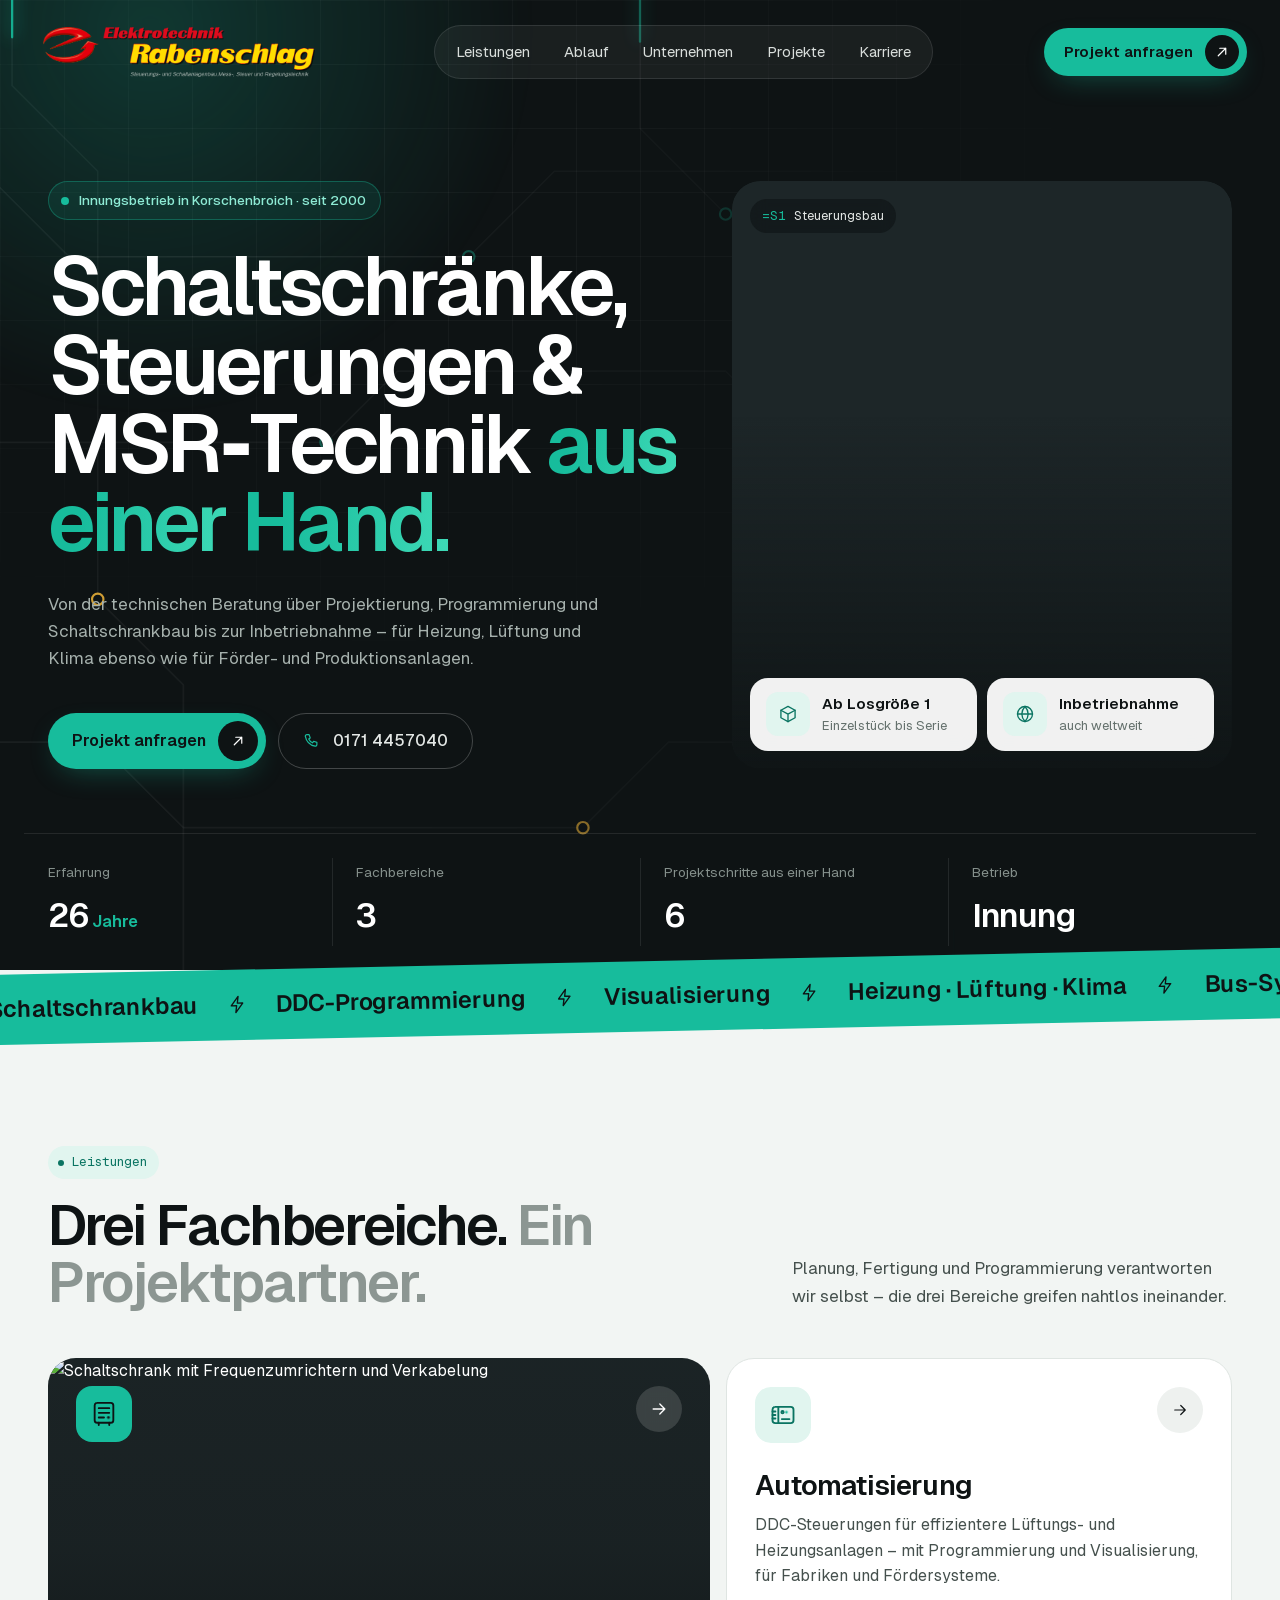
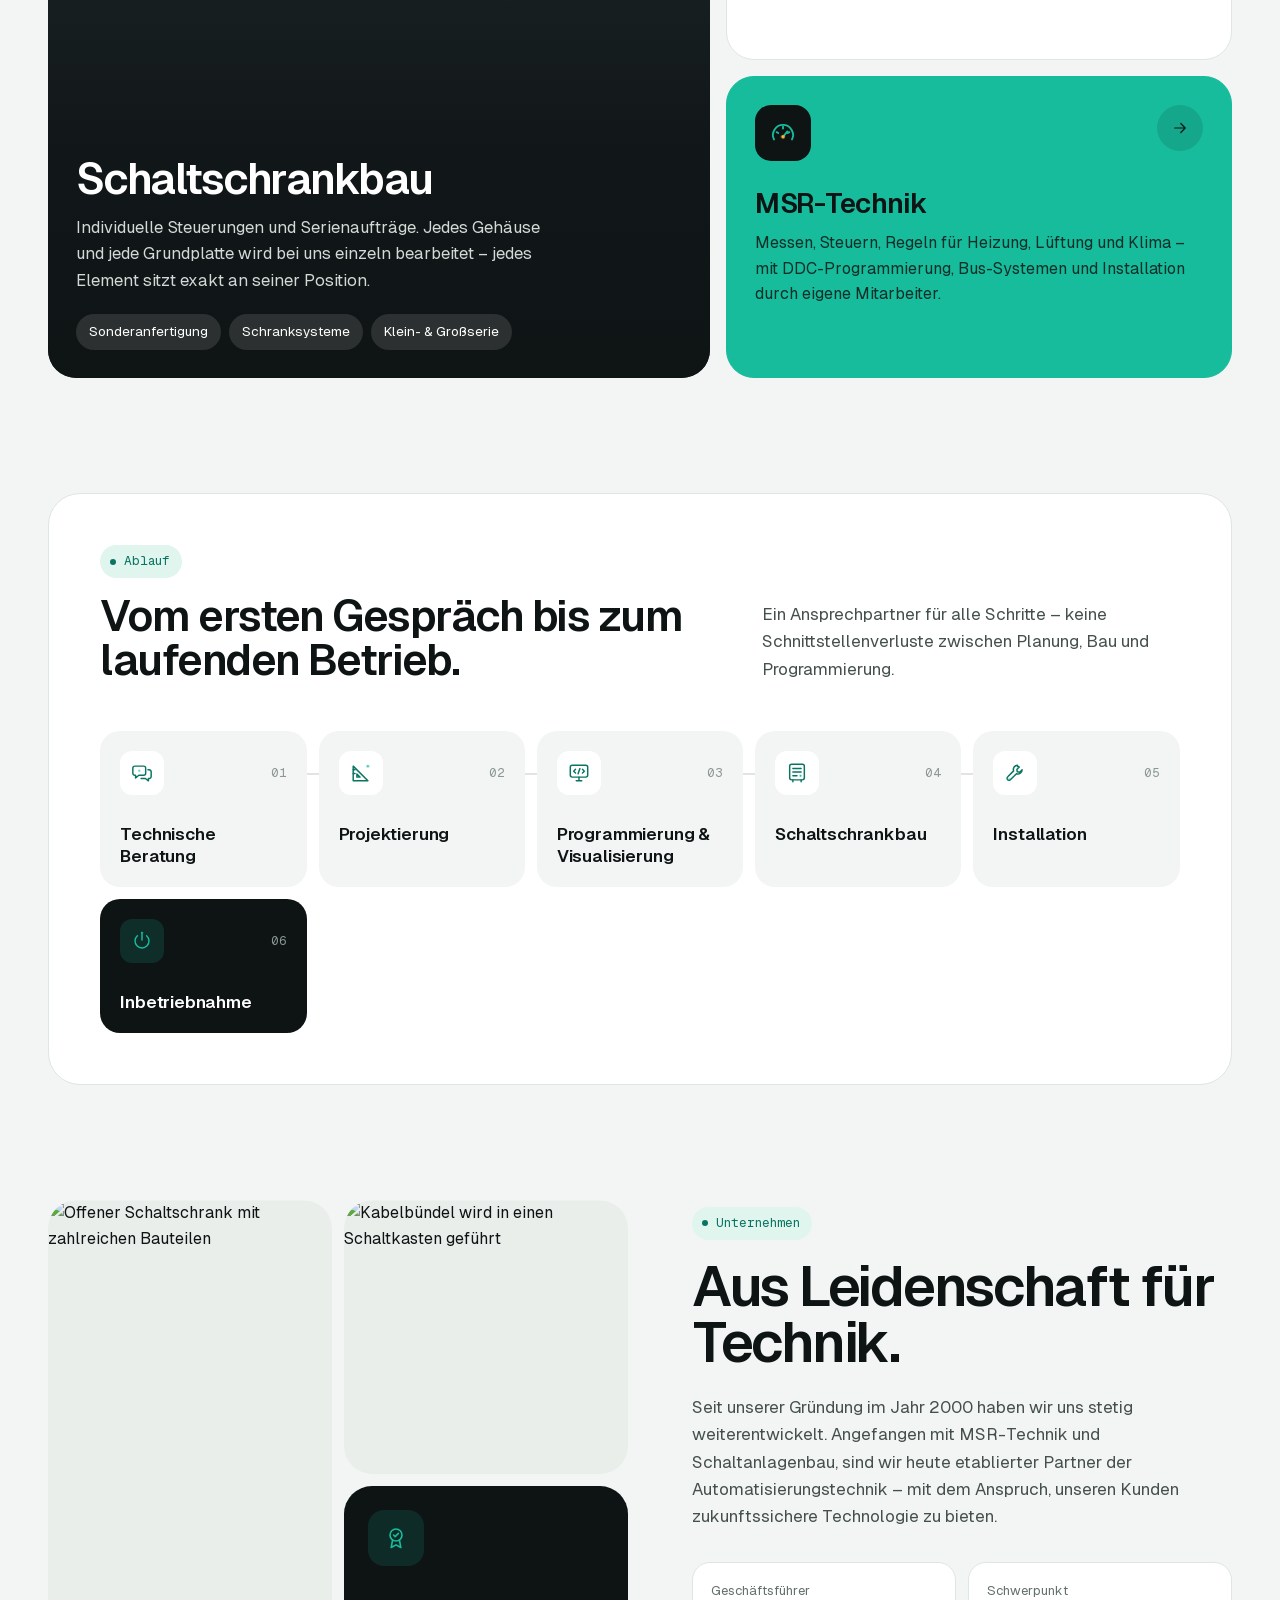
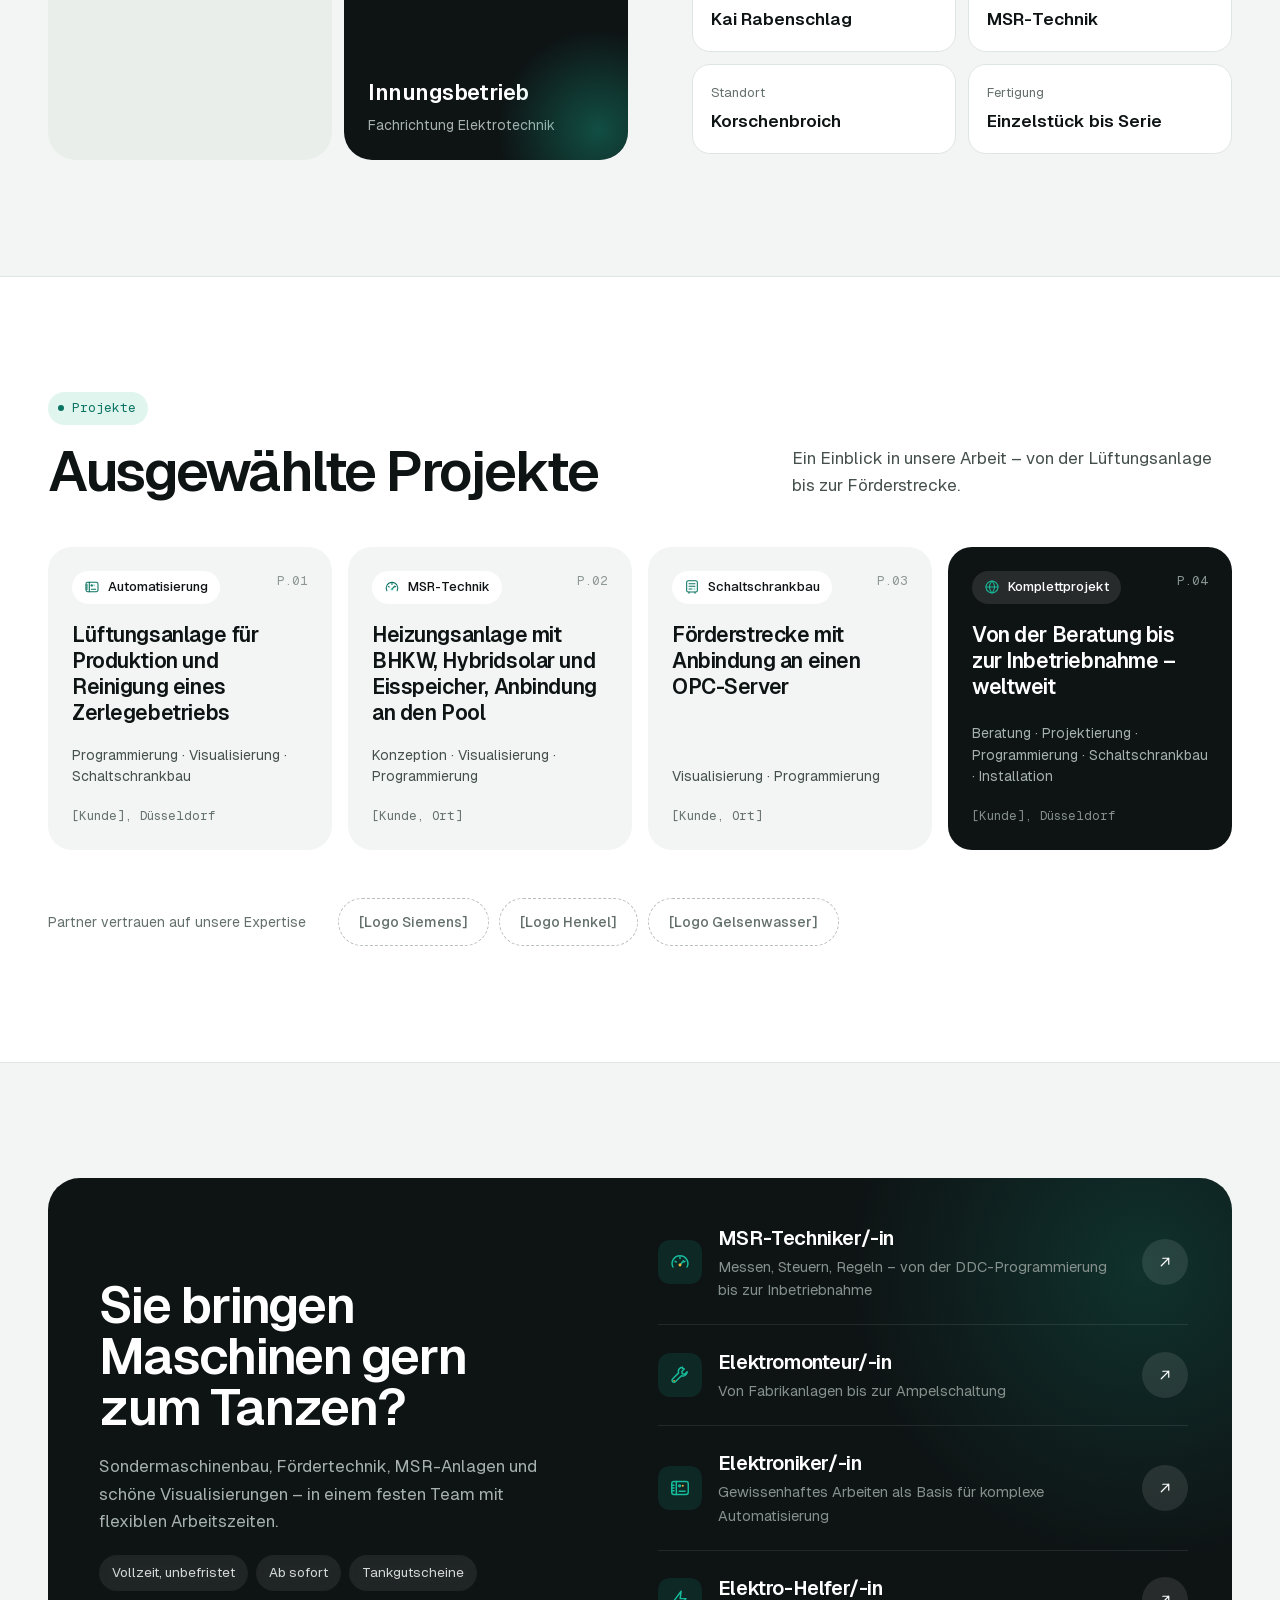
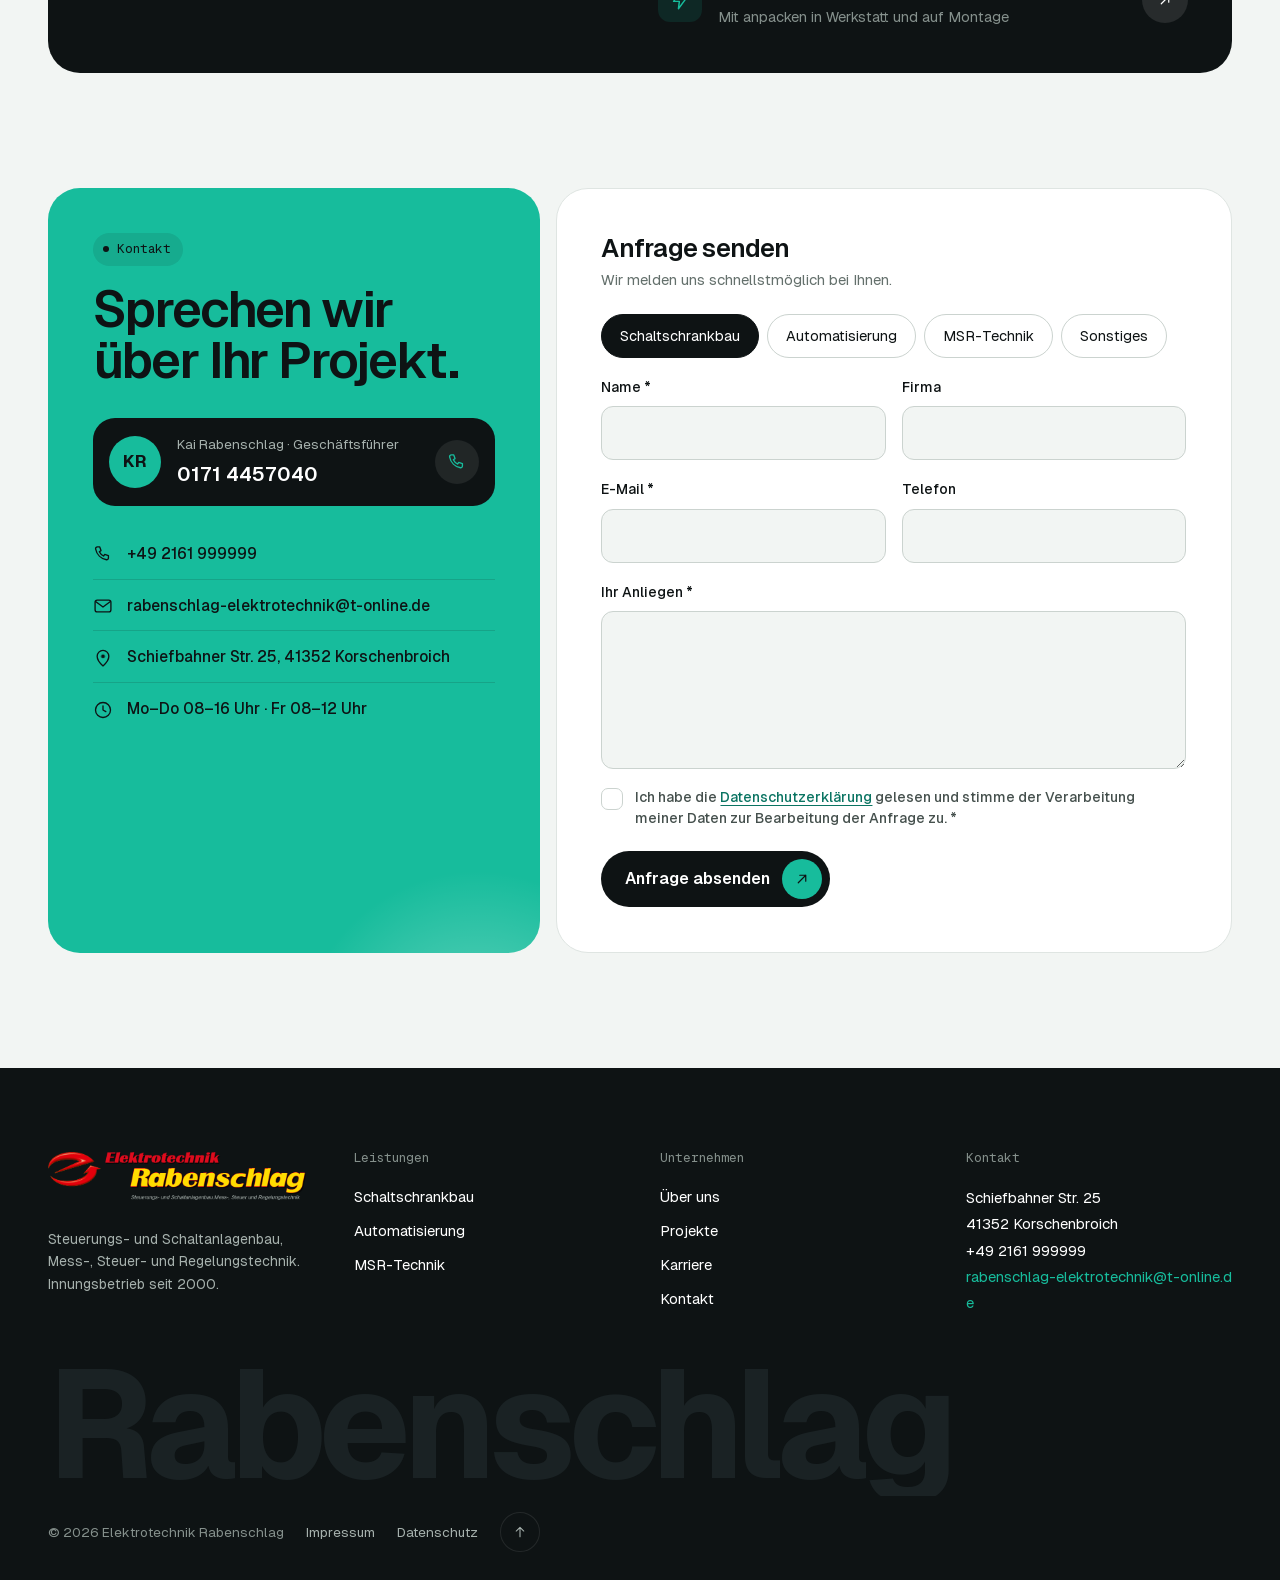
==== docs/index.html @ 2bba3bad "Relaunch 2026: neue Website mit PHP-Formularen, HTML-Mails und statischer Demo - Startseite, Leistun" ====
<!doctype html>
<html lang="de" class="no-js">
<head>
<meta charset="utf-8">
<meta name="viewport" content="width=device-width, initial-scale=1">
<title>Elektrotechnik Rabenschlag – Schaltschrankbau, Automatisierung &amp; MSR-Technik in Korschenbroich</title>
<meta name="description" content="Innungsbetrieb seit 2000: Schaltschrankbau ab Losgröße 1, Automatisierung mit DDC-Programmierung und Visualisierung sowie MSR-Technik für Heizung, Lüftung und Klima – von der Beratung bis zur Inbetriebnahme.">
<link rel="canonical" href="https://www.elektrotechnik-rabenschlag.de/">
<meta name="theme-color" content="#0E1314">
<meta property="og:type" content="website">
<meta property="og:locale" content="de_DE">
<meta property="og:site_name" content="Elektrotechnik Rabenschlag">
<meta property="og:title" content="Elektrotechnik Rabenschlag – Schaltschrankbau, Automatisierung &amp; MSR-Technik in Korschenbroich">
<meta property="og:description" content="Innungsbetrieb seit 2000: Schaltschrankbau ab Losgröße 1, Automatisierung mit DDC-Programmierung und Visualisierung sowie MSR-Technik für Heizung, Lüftung und Klima – von der Beratung bis zur Inbetriebnahme.">
<meta property="og:url" content="https://www.elektrotechnik-rabenschlag.de/">
<meta property="og:image" content="https://images.unsplash.com/photo-1652715564391-38cc4475b7f5?auto=format&amp;w=1200&amp;h=630&amp;fit=crop">
<link rel="icon" href="favicon.ico">
<link rel="preload" href="assets/fonts/Geist-Variable.woff2" as="font" type="font/woff2" crossorigin>
<link rel="preconnect" href="https://images.unsplash.com">
<link rel="stylesheet" href="assets/css/site.css?v=2">
<script>document.documentElement.classList.replace('no-js','js')</script>
<script src="assets/js/site.js?v=2" defer></script>
<script type="application/ld+json">{"@context":"https://schema.org","@type":"Electrician","name":"Elektrotechnik Rabenschlag","url":"https://www.elektrotechnik-rabenschlag.de","email":"rabenschlag-elektrotechnik@t-online.de","telephone":"+491714457040","foundingDate":"2000","founder":{"@type":"Person","name":"Kai Rabenschlag"},"address":{"@type":"PostalAddress","streetAddress":"Schiefbahner Str. 25","postalCode":"41352","addressLocality":"Korschenbroich","addressCountry":"DE"},"openingHoursSpecification":[{"@type":"OpeningHoursSpecification","dayOfWeek":["Monday","Tuesday","Wednesday","Thursday"],"opens":"08:00","closes":"16:00"},{"@type":"OpeningHoursSpecification","dayOfWeek":"Friday","opens":"08:00","closes":"12:00"}],"areaServed":"Weltweit","knowsAbout":["Schaltschrankbau","Automatisierungstechnik","MSR-Technik","DDC-Programmierung","Heizung, Lüftung, Klima"]}</script>
</head>
<body class="page-home">
<a class="skip" href="#main">Zum Inhalt springen</a>
<div class="progress" aria-hidden="true"></div>
<header class="site-header" id="top">
  <div class="site-header-inner">
    <a class="logo" href="index.html" aria-label="Elektrotechnik Rabenschlag – Startseite"><img src="assets/img/logo-light.png" width="746" height="137" alt="Elektrotechnik Rabenschlag"></a>
    <nav class="navpill" aria-label="Hauptnavigation">
      <span class="navpill-indicator" aria-hidden="true"></span>
            <a class="nl" href="index.html#leistungen">Leistungen</a>
            <a class="nl" href="index.html#ablauf">Ablauf</a>
            <a class="nl" href="index.html#unternehmen">Unternehmen</a>
            <a class="nl" href="index.html#projekte">Projekte</a>
            <a class="nl" href="karriere.html">Karriere</a>
          </nav>
    <div class="header-actions">
      <a class="btn btn-teal mag btn-sm hide-sm" href="index.html#kontakt"><span class="btn-label">Projekt anfragen</span><span class="btn-dot"><svg class="ico ico-arrow-ur" width="18" height="18" viewBox="0 0 24 24" fill="none" stroke="currentColor" stroke-width="1.6" stroke-linecap="round" stroke-linejoin="round" aria-hidden="true" focusable="false"><path pathLength="1" d="M7 17 17 7M9 7h8v8"/></svg></span></a>      <button class="burger" type="button" aria-label="Menü öffnen" aria-expanded="false" aria-controls="mnav"><span></span><span></span></button>
    </div>
  </div>
</header>

<div class="mnav" id="mnav" role="dialog" aria-modal="true" aria-label="Navigation" hidden>
  <div class="mnav-inner">
    <div class="mnav-label mono">Leistungen</div>
    <div class="mnav-tiles">
            <a class="mnav-tile" href="schaltschrankbau.html" style="--i:0"><svg class="ico ico-cabinet" width="24" height="24" viewBox="0 0 24 24" fill="none" stroke="currentColor" stroke-width="1.6" stroke-linecap="round" stroke-linejoin="round" aria-hidden="true" focusable="false"><rect pathLength="1" x="4" y="2.5" width="16" height="17" rx="2.2"/><path pathLength="1" d="M7.5 19.5v2M16.5 19.5v2"/><path pathLength="1" d="M7.5 7h9M7.5 11h9M7.5 15h4.5"/><circle pathLength="1" class="n blink" cx="15.8" cy="15" r="1.15"/></svg><span>Schaltschrankbau</span></a>
            <a class="mnav-tile" href="automatisierung.html" style="--i:1"><svg class="ico ico-plc" width="24" height="24" viewBox="0 0 24 24" fill="none" stroke="currentColor" stroke-width="1.6" stroke-linecap="round" stroke-linejoin="round" aria-hidden="true" focusable="false"><rect pathLength="1" x="3" y="5" width="18" height="14" rx="2.4"/><path pathLength="1" d="M8 5v14"/><path pathLength="1" d="M3 9h2.5M3 12h2.5M3 15h2.5"/><path pathLength="1" d="M11 15.5h6.5"/><circle pathLength="1" cx="11.6" cy="9.6" r="1"/><circle pathLength="1" class="n blink" cx="15" cy="9.6" r="1.1"/></svg><span>Automatisierung</span></a>
            <a class="mnav-tile" href="msr-technik.html" style="--i:2"><svg class="ico ico-gauge" width="24" height="24" viewBox="0 0 24 24" fill="none" stroke="currentColor" stroke-width="1.6" stroke-linecap="round" stroke-linejoin="round" aria-hidden="true" focusable="false"><path pathLength="1" d="M4.3 17.5a8.6 8.6 0 1 1 15.4 0"/><path pathLength="1" d="M6.6 11.3l1.3.7M12 6.6v1.5M17.4 11.3l-1.3.7"/><path pathLength="1" class="needle" d="M12 15.2l3.8-4.6"/><circle pathLength="1" class="n" cx="12" cy="15.2" r="1.6"/></svg><span>MSR-Technik</span></a>
          </div>
    <ul class="mnav-list">
            <li style="--i:3"><a href="index.html#ablauf"><span>Ablauf</span><svg class="ico ico-arrow-ur" width="20" height="20" viewBox="0 0 24 24" fill="none" stroke="currentColor" stroke-width="1.6" stroke-linecap="round" stroke-linejoin="round" aria-hidden="true" focusable="false"><path pathLength="1" d="M7 17 17 7M9 7h8v8"/></svg></a></li>
            <li style="--i:4"><a href="index.html#unternehmen"><span>Unternehmen</span><svg class="ico ico-arrow-ur" width="20" height="20" viewBox="0 0 24 24" fill="none" stroke="currentColor" stroke-width="1.6" stroke-linecap="round" stroke-linejoin="round" aria-hidden="true" focusable="false"><path pathLength="1" d="M7 17 17 7M9 7h8v8"/></svg></a></li>
            <li style="--i:5"><a href="index.html#projekte"><span>Projekte</span><svg class="ico ico-arrow-ur" width="20" height="20" viewBox="0 0 24 24" fill="none" stroke="currentColor" stroke-width="1.6" stroke-linecap="round" stroke-linejoin="round" aria-hidden="true" focusable="false"><path pathLength="1" d="M7 17 17 7M9 7h8v8"/></svg></a></li>
            <li style="--i:6"><a href="karriere.html"><span>Karriere <em class="badge">4 Stellen</em></span><svg class="ico ico-arrow-ur" width="20" height="20" viewBox="0 0 24 24" fill="none" stroke="currentColor" stroke-width="1.6" stroke-linecap="round" stroke-linejoin="round" aria-hidden="true" focusable="false"><path pathLength="1" d="M7 17 17 7M9 7h8v8"/></svg></a></li>
            <li style="--i:7"><a href="index.html#kontakt"><span>Kontakt</span><svg class="ico ico-arrow-ur" width="20" height="20" viewBox="0 0 24 24" fill="none" stroke="currentColor" stroke-width="1.6" stroke-linecap="round" stroke-linejoin="round" aria-hidden="true" focusable="false"><path pathLength="1" d="M7 17 17 7M9 7h8v8"/></svg></a></li>
          </ul>
    <a class="mnav-call" href="tel:+491714457040" style="--i:9">
      <span class="avatar">KR</span>
      <span class="grow"><small>Kai Rabenschlag direkt</small><strong>0171 4457040</strong></span>
      <svg class="ico ico-phone" width="22" height="22" viewBox="0 0 24 24" fill="none" stroke="currentColor" stroke-width="1.6" stroke-linecap="round" stroke-linejoin="round" aria-hidden="true" focusable="false"><path pathLength="1" d="M5.2 3.5h2.9l1.5 4.4-2 1.4a11.2 11.2 0 0 0 5.1 5.1l1.4-2 4.4 1.5v2.9a2.1 2.1 0 0 1-2.3 2.1A16.6 16.6 0 0 1 3.1 5.8a2.1 2.1 0 0 1 2.1-2.3z"/></svg>    </a>
    <div class="mnav-hours mono">Mo–Do 08–16 Uhr · Fr 08–12 Uhr</div>
  </div>
</div>
<main id="main">

<!-- ============ HERO ============ -->
<section class="hero">
  <svg class="circuit" viewBox="0 0 1280 680" preserveAspectRatio="xMidYMid slice" aria-hidden="true"><path class="trace" d="M-20 120 H180 L240 180 H520 L580 120 H900"/><path class="pulse" pathLength="1" style="--d:5s;--delay:-0s" d="M-20 120 H180 L240 180 H520 L580 120 H900"/><path class="trace" d="M-20 260 H120 L170 310 H420 L470 260 H700 L760 320 H1300"/><path class="pulse" pathLength="1" style="--d:6.3s;--delay:-1.7s" d="M-20 260 H120 L170 310 H420 L470 260 H700 L760 320 H1300"/><path class="trace" d="M200 -20 V60 L260 120 V420 L320 480 V700"/><path class="pulse" pathLength="1" style="--d:7.6s;--delay:-3.4s" d="M200 -20 V60 L260 120 V420 L320 480 V700"/><path class="trace" d="M640 -20 V90 L700 150 H980 L1040 90 H1300"/><path class="pulse" pathLength="1" style="--d:8.9s;--delay:-5.1s" d="M640 -20 V90 L700 150 H980 L1040 90 H1300"/><path class="trace" d="M860 700 V520 L920 460 V330 L980 270 H1300"/><path class="pulse" pathLength="1" style="--d:10.2s;--delay:-6.8s" d="M860 700 V520 L920 460 V330 L980 270 H1300"/><path class="trace" d="M-20 520 H260 L320 580 H600 L660 520 H820"/><path class="pulse" pathLength="1" style="--d:11.5s;--delay:-8.5s" d="M-20 520 H260 L320 580 H600 L660 520 H820"/><circle class="node node-volt" style="--delay:0s" cx="180" cy="120" r="4"/><circle class="node" style="--delay:0.45s" cx="520" cy="180" r="4"/><circle class="node" style="--delay:0.9s" cx="420" cy="310" r="4"/><circle class="node node-volt" style="--delay:1.35s" cx="260" cy="420" r="4"/><circle class="node" style="--delay:1.8s" cx="700" cy="150" r="4"/><circle class="node" style="--delay:2.25s" cx="920" cy="460" r="4"/><circle class="node node-volt" style="--delay:2.7s" cx="600" cy="580" r="4"/><circle class="node" style="--delay:3.15s" cx="980" cy="270" r="4"/></svg>  <div class="hero-inner">
    <div class="hero-grid">
      <div class="hero-copy">
        <span class="live-chip" data-reveal><span class="live-dot"></span>Innungsbetrieb in Korschenbroich · seit 2000</span>
        <h1 class="h1" data-split>Schaltschränke, Steuerungen &amp; MSR&#8209;Technik <span class="grad-text">aus einer Hand.</span></h1>
        <p class="lead" data-reveal style="--d:4">Von der technischen Beratung über Projektierung, Programmierung und Schaltschrankbau bis zur Inbetriebnahme – für Heizung, Lüftung und Klima ebenso wie für Förder- und Produktionsanlagen.</p>
        <div class="hero-ctas" data-reveal style="--d:6">
          <a class="btn btn-teal mag " href="#kontakt"><span class="btn-label">Projekt anfragen</span><span class="btn-dot"><svg class="ico ico-arrow-ur" width="18" height="18" viewBox="0 0 24 24" fill="none" stroke="currentColor" stroke-width="1.6" stroke-linecap="round" stroke-linejoin="round" aria-hidden="true" focusable="false"><path pathLength="1" d="M7 17 17 7M9 7h8v8"/></svg></span></a>          <a class="btn btn-line mag" href="tel:+491714457040"><svg class="ico ico-phone" width="18" height="18" viewBox="0 0 24 24" fill="none" stroke="currentColor" stroke-width="1.6" stroke-linecap="round" stroke-linejoin="round" aria-hidden="true" focusable="false"><path pathLength="1" d="M5.2 3.5h2.9l1.5 4.4-2 1.4a11.2 11.2 0 0 0 5.1 5.1l1.4-2 4.4 1.5v2.9a2.1 2.1 0 0 1-2.3 2.1A16.6 16.6 0 0 1 3.1 5.8a2.1 2.1 0 0 1 2.1-2.3z"/></svg><span class="btn-label">0171 4457040</span></a>
        </div>
      </div>

      <div class="hero-media" data-reveal="clip" style="--d:2">
        <img src="https://images.unsplash.com/photo-1652715564391-38cc4475b7f5?auto=format&amp;q=72&amp;w=1200" srcset="https://images.unsplash.com/photo-1652715564391-38cc4475b7f5?auto=format&amp;q=72&amp;w=480 480w, https://images.unsplash.com/photo-1652715564391-38cc4475b7f5?auto=format&amp;q=72&amp;w=800 800w, https://images.unsplash.com/photo-1652715564391-38cc4475b7f5?auto=format&amp;q=72&amp;w=1200 1200w, https://images.unsplash.com/photo-1652715564391-38cc4475b7f5?auto=format&amp;q=72&amp;w=1600 1600w, https://images.unsplash.com/photo-1652715564391-38cc4475b7f5?auto=format&amp;q=72&amp;w=2000 2000w" sizes="(max-width: 1000px) 100vw, 45vw" alt="Verdrahteter Steuerschrank mit Reihenklemmen und Steuerungsmodulen" style="object-position:center 40%" fetchpriority="high" decoding="async">        <span class="scanline" aria-hidden="true"></span>
        <div class="tag"><span class="mono">=S1</span>Steuerungsbau</div>
        <div class="hero-chips">
          <div class="float-chip"><span class="tile tile-sm"><svg class="ico ico-box" width="20" height="20" viewBox="0 0 24 24" fill="none" stroke="currentColor" stroke-width="1.6" stroke-linecap="round" stroke-linejoin="round" aria-hidden="true" focusable="false"><path pathLength="1" d="M12 2.8 20.5 7.5v9L12 21.2 3.5 16.5v-9z"/><path pathLength="1" d="M3.5 7.5 12 12.2l8.5-4.7M12 12.2v9"/></svg></span><span><strong>Ab Losgröße 1</strong><small>Einzelstück bis Serie</small></span></div>
          <div class="float-chip"><span class="tile tile-sm"><svg class="ico ico-globe" width="20" height="20" viewBox="0 0 24 24" fill="none" stroke="currentColor" stroke-width="1.6" stroke-linecap="round" stroke-linejoin="round" aria-hidden="true" focusable="false"><circle pathLength="1" cx="12" cy="12" r="9"/><path pathLength="1" d="M3 12h18"/><path pathLength="1" d="M12 3c2.5 2.7 3.8 5.7 3.8 9s-1.3 6.3-3.8 9c-2.5-2.7-3.8-5.7-3.8-9S9.5 5.7 12 3z"/></svg></span><span><strong>Inbetriebnahme</strong><small>auch weltweit</small></span></div>
        </div>
      </div>
    </div>

    <dl class="stats" data-stagger>
      <div><dt>Erfahrung</dt><dd><span data-count="26">0</span><small>Jahre</small></dd></div>
      <div><dt>Fachbereiche</dt><dd><span data-count="3">0</span></dd></div>
      <div><dt>Projektschritte aus einer Hand</dt><dd><span data-count="6">0</span></dd></div>
      <div><dt>Betrieb</dt><dd>Innung</dd></div>
    </dl>
  </div>
</section>

<div class="marquee" aria-hidden="true">
  <div class="marquee-track">
        <span>Schaltschrankbau <svg class="ico ico-bolt" width="20" height="20" viewBox="0 0 24 24" fill="none" stroke="currentColor" stroke-width="1.6" stroke-linecap="round" stroke-linejoin="round" aria-hidden="true" focusable="false"><path pathLength="1" d="M13.2 2.5 5 13.5h6.3l-1 8 8.2-11h-6.3z"/></svg> DDC-Programmierung <svg class="ico ico-bolt" width="20" height="20" viewBox="0 0 24 24" fill="none" stroke="currentColor" stroke-width="1.6" stroke-linecap="round" stroke-linejoin="round" aria-hidden="true" focusable="false"><path pathLength="1" d="M13.2 2.5 5 13.5h6.3l-1 8 8.2-11h-6.3z"/></svg> Visualisierung <svg class="ico ico-bolt" width="20" height="20" viewBox="0 0 24 24" fill="none" stroke="currentColor" stroke-width="1.6" stroke-linecap="round" stroke-linejoin="round" aria-hidden="true" focusable="false"><path pathLength="1" d="M13.2 2.5 5 13.5h6.3l-1 8 8.2-11h-6.3z"/></svg> Heizung · Lüftung · Klima <svg class="ico ico-bolt" width="20" height="20" viewBox="0 0 24 24" fill="none" stroke="currentColor" stroke-width="1.6" stroke-linecap="round" stroke-linejoin="round" aria-hidden="true" focusable="false"><path pathLength="1" d="M13.2 2.5 5 13.5h6.3l-1 8 8.2-11h-6.3z"/></svg> Bus-Systeme <svg class="ico ico-bolt" width="20" height="20" viewBox="0 0 24 24" fill="none" stroke="currentColor" stroke-width="1.6" stroke-linecap="round" stroke-linejoin="round" aria-hidden="true" focusable="false"><path pathLength="1" d="M13.2 2.5 5 13.5h6.3l-1 8 8.2-11h-6.3z"/></svg> Fördertechnik <svg class="ico ico-bolt" width="20" height="20" viewBox="0 0 24 24" fill="none" stroke="currentColor" stroke-width="1.6" stroke-linecap="round" stroke-linejoin="round" aria-hidden="true" focusable="false"><path pathLength="1" d="M13.2 2.5 5 13.5h6.3l-1 8 8.2-11h-6.3z"/></svg> Inbetriebnahme weltweit <svg class="ico ico-bolt" width="20" height="20" viewBox="0 0 24 24" fill="none" stroke="currentColor" stroke-width="1.6" stroke-linecap="round" stroke-linejoin="round" aria-hidden="true" focusable="false"><path pathLength="1" d="M13.2 2.5 5 13.5h6.3l-1 8 8.2-11h-6.3z"/></svg></span>
        <span>Schaltschrankbau <svg class="ico ico-bolt" width="20" height="20" viewBox="0 0 24 24" fill="none" stroke="currentColor" stroke-width="1.6" stroke-linecap="round" stroke-linejoin="round" aria-hidden="true" focusable="false"><path pathLength="1" d="M13.2 2.5 5 13.5h6.3l-1 8 8.2-11h-6.3z"/></svg> DDC-Programmierung <svg class="ico ico-bolt" width="20" height="20" viewBox="0 0 24 24" fill="none" stroke="currentColor" stroke-width="1.6" stroke-linecap="round" stroke-linejoin="round" aria-hidden="true" focusable="false"><path pathLength="1" d="M13.2 2.5 5 13.5h6.3l-1 8 8.2-11h-6.3z"/></svg> Visualisierung <svg class="ico ico-bolt" width="20" height="20" viewBox="0 0 24 24" fill="none" stroke="currentColor" stroke-width="1.6" stroke-linecap="round" stroke-linejoin="round" aria-hidden="true" focusable="false"><path pathLength="1" d="M13.2 2.5 5 13.5h6.3l-1 8 8.2-11h-6.3z"/></svg> Heizung · Lüftung · Klima <svg class="ico ico-bolt" width="20" height="20" viewBox="0 0 24 24" fill="none" stroke="currentColor" stroke-width="1.6" stroke-linecap="round" stroke-linejoin="round" aria-hidden="true" focusable="false"><path pathLength="1" d="M13.2 2.5 5 13.5h6.3l-1 8 8.2-11h-6.3z"/></svg> Bus-Systeme <svg class="ico ico-bolt" width="20" height="20" viewBox="0 0 24 24" fill="none" stroke="currentColor" stroke-width="1.6" stroke-linecap="round" stroke-linejoin="round" aria-hidden="true" focusable="false"><path pathLength="1" d="M13.2 2.5 5 13.5h6.3l-1 8 8.2-11h-6.3z"/></svg> Fördertechnik <svg class="ico ico-bolt" width="20" height="20" viewBox="0 0 24 24" fill="none" stroke="currentColor" stroke-width="1.6" stroke-linecap="round" stroke-linejoin="round" aria-hidden="true" focusable="false"><path pathLength="1" d="M13.2 2.5 5 13.5h6.3l-1 8 8.2-11h-6.3z"/></svg> Inbetriebnahme weltweit <svg class="ico ico-bolt" width="20" height="20" viewBox="0 0 24 24" fill="none" stroke="currentColor" stroke-width="1.6" stroke-linecap="round" stroke-linejoin="round" aria-hidden="true" focusable="false"><path pathLength="1" d="M13.2 2.5 5 13.5h6.3l-1 8 8.2-11h-6.3z"/></svg></span>
      </div>
</div>

<!-- ============ LEISTUNGEN ============ -->
<section class="section" id="leistungen">
  <div class="wrap">
    <div class="sec-head">
      <div>
        <span class="eyebrow" data-reveal><span class="eyebrow-dot"></span>Leistungen</span>        <h2 class="h2" data-split>Drei Fachbereiche. <span class="muted">Ein Projektpartner.</span></h2>
      </div>
      <p data-reveal style="--d:2">Planung, Fertigung und Programmierung verantworten wir selbst – die drei Bereiche greifen nahtlos ineinander.</p>
    </div>

    <div class="bento">
      <a class="card bento-big hov" href="schaltschrankbau.html" data-reveal="scale">
        <img src="https://images.unsplash.com/photo-1780034766295-43db0f2a0fb7?auto=format&amp;q=72&amp;w=1200" srcset="https://images.unsplash.com/photo-1780034766295-43db0f2a0fb7?auto=format&amp;q=72&amp;w=480 480w, https://images.unsplash.com/photo-1780034766295-43db0f2a0fb7?auto=format&amp;q=72&amp;w=800 800w, https://images.unsplash.com/photo-1780034766295-43db0f2a0fb7?auto=format&amp;q=72&amp;w=1200 1200w, https://images.unsplash.com/photo-1780034766295-43db0f2a0fb7?auto=format&amp;q=72&amp;w=1600 1600w, https://images.unsplash.com/photo-1780034766295-43db0f2a0fb7?auto=format&amp;q=72&amp;w=2000 2000w" sizes="(max-width: 1000px) 100vw, 55vw" alt="Schaltschrank mit Frequenzumrichtern und Verkabelung" style="object-position:center 40%" loading="lazy" decoding="async">        <div class="card-top">
          <span class="tile tile-teal"><svg class="ico ico-cabinet" width="28" height="28" viewBox="0 0 24 24" fill="none" stroke="currentColor" stroke-width="1.6" stroke-linecap="round" stroke-linejoin="round" aria-hidden="true" focusable="false"><rect pathLength="1" x="4" y="2.5" width="16" height="17" rx="2.2"/><path pathLength="1" d="M7.5 19.5v2M16.5 19.5v2"/><path pathLength="1" d="M7.5 7h9M7.5 11h9M7.5 15h4.5"/><circle pathLength="1" class="n blink" cx="15.8" cy="15" r="1.15"/></svg></span>
          <span class="go"><svg class="ico ico-arrow-r" width="20" height="20" viewBox="0 0 24 24" fill="none" stroke="currentColor" stroke-width="1.6" stroke-linecap="round" stroke-linejoin="round" aria-hidden="true" focusable="false"><path pathLength="1" d="M5 12h14M13 6l6 6-6 6"/></svg></span>
        </div>
        <div>
          <h3>Schaltschrankbau</h3>
          <p>Individuelle Steuerungen und Serienaufträge. Jedes Gehäuse und jede Grundplatte wird bei uns einzeln bearbeitet – jedes Element sitzt exakt an seiner Position.</p>
          <div class="pills"><span class="pill">Sonderanfertigung</span><span class="pill">Schranksysteme</span><span class="pill">Klein- &amp; Großserie</span></div>
        </div>
      </a>
      <div class="bento-col">
        <a class="card bento-card spot hov" href="automatisierung.html" data-reveal style="--d:1">
          <div class="card-top">
            <span class="tile"><svg class="ico ico-plc" width="28" height="28" viewBox="0 0 24 24" fill="none" stroke="currentColor" stroke-width="1.6" stroke-linecap="round" stroke-linejoin="round" aria-hidden="true" focusable="false"><rect pathLength="1" x="3" y="5" width="18" height="14" rx="2.4"/><path pathLength="1" d="M8 5v14"/><path pathLength="1" d="M3 9h2.5M3 12h2.5M3 15h2.5"/><path pathLength="1" d="M11 15.5h6.5"/><circle pathLength="1" cx="11.6" cy="9.6" r="1"/><circle pathLength="1" class="n blink" cx="15" cy="9.6" r="1.1"/></svg></span>
            <span class="go"><svg class="ico ico-arrow-r" width="18" height="18" viewBox="0 0 24 24" fill="none" stroke="currentColor" stroke-width="1.6" stroke-linecap="round" stroke-linejoin="round" aria-hidden="true" focusable="false"><path pathLength="1" d="M5 12h14M13 6l6 6-6 6"/></svg></span>
          </div>
          <h3>Automatisierung</h3>
          <p>DDC-Steuerungen für effizientere Lüftungs- und Heizungsanlagen – mit Programmierung und Visualisierung, für Fabriken und Fördersysteme.</p>
        </a>
        <a class="card bento-card bento-teal spot hov" href="msr-technik.html" data-reveal style="--d:2">
          <div class="card-top">
            <span class="tile tile-ink"><svg class="ico ico-gauge" width="28" height="28" viewBox="0 0 24 24" fill="none" stroke="currentColor" stroke-width="1.6" stroke-linecap="round" stroke-linejoin="round" aria-hidden="true" focusable="false"><path pathLength="1" d="M4.3 17.5a8.6 8.6 0 1 1 15.4 0"/><path pathLength="1" d="M6.6 11.3l1.3.7M12 6.6v1.5M17.4 11.3l-1.3.7"/><path pathLength="1" class="needle" d="M12 15.2l3.8-4.6"/><circle pathLength="1" class="n" cx="12" cy="15.2" r="1.6"/></svg></span>
            <span class="go"><svg class="ico ico-arrow-r" width="18" height="18" viewBox="0 0 24 24" fill="none" stroke="currentColor" stroke-width="1.6" stroke-linecap="round" stroke-linejoin="round" aria-hidden="true" focusable="false"><path pathLength="1" d="M5 12h14M13 6l6 6-6 6"/></svg></span>
          </div>
          <h3>MSR-Technik</h3>
          <p>Messen, Steuern, Regeln für Heizung, Lüftung und Klima – mit DDC-Programmierung, Bus-Systemen und Installation durch eigene Mitarbeiter.</p>
        </a>
      </div>
    </div>
  </div>
</section>

<!-- ============ ABLAUF ============ -->
<section class="section section-tight" id="ablauf">
  <div class="panel">
    <div class="sec-head">
      <div>
        <span class="eyebrow" data-reveal><span class="eyebrow-dot"></span>Ablauf</span>        <h2 class="h2-sm" style="margin-top:16px" data-split>Vom ersten Gespräch bis zum laufenden Betrieb.</h2>
      </div>
      <p data-reveal style="--d:2">Ein Ansprechpartner für alle Schritte – keine Schnittstellenverluste zwischen Planung, Bau und Programmierung.</p>
    </div>
    <div class="steps-wrap" data-steps>
    <span class="steps-line" aria-hidden="true"></span>
    <ol class="steps">
            <li class="step" data-reveal style="--d:0">
        <div class="step-top"><span class="tile tile-sm tile-white"><svg class="ico ico-chat" width="22" height="22" viewBox="0 0 24 24" fill="none" stroke="currentColor" stroke-width="1.6" stroke-linecap="round" stroke-linejoin="round" aria-hidden="true" focusable="false"><path pathLength="1" d="M4.2 4.5h9.6a2.2 2.2 0 0 1 2.2 2.2v5.6a2.2 2.2 0 0 1-2.2 2.2H8.6L5 17.4v-2.9h-.8A2.2 2.2 0 0 1 2 12.3V6.7a2.2 2.2 0 0 1 2.2-2.2z"/><path pathLength="1" d="M18.5 8.5h1.3A2.2 2.2 0 0 1 22 10.7v5.1a2.2 2.2 0 0 1-2.2 2.2H19v2.6l-3.3-2.6H11"/><circle pathLength="1" class="n" cx="9" cy="9.5" r="1"/></svg></span><span class="step-num">01</span></div>
        <span class="step-title">Technische Beratung</span>
      </li>
            <li class="step" data-reveal style="--d:1">
        <div class="step-top"><span class="tile tile-sm tile-white"><svg class="ico ico-plan" width="22" height="22" viewBox="0 0 24 24" fill="none" stroke="currentColor" stroke-width="1.6" stroke-linecap="round" stroke-linejoin="round" aria-hidden="true" focusable="false"><path pathLength="1" d="M3.5 20.5V4.5l16 16z"/><path pathLength="1" d="M7.5 16.5v-3.4l3.4 3.4z"/><path pathLength="1" d="M3.5 8.5h2M3.5 12.5h2"/><circle pathLength="1" class="n" cx="19.5" cy="4.5" r="1.3"/></svg></span><span class="step-num">02</span></div>
        <span class="step-title">Projektierung</span>
      </li>
            <li class="step" data-reveal style="--d:2">
        <div class="step-top"><span class="tile tile-sm tile-white"><svg class="ico ico-code" width="22" height="22" viewBox="0 0 24 24" fill="none" stroke="currentColor" stroke-width="1.6" stroke-linecap="round" stroke-linejoin="round" aria-hidden="true" focusable="false"><rect pathLength="1" x="2.5" y="3.5" width="19" height="13" rx="2.2"/><path pathLength="1" d="M9 20.5h6M12 16.5v4"/><path pathLength="1" d="M8.2 8l-2 2 2 2M15.8 8l2 2-2 2"/><path pathLength="1" d="M13 7.2l-2 5.6"/></svg></span><span class="step-num">03</span></div>
        <span class="step-title">Programmierung &amp; Visualisierung</span>
      </li>
            <li class="step" data-reveal style="--d:3">
        <div class="step-top"><span class="tile tile-sm tile-white"><svg class="ico ico-cabinet" width="22" height="22" viewBox="0 0 24 24" fill="none" stroke="currentColor" stroke-width="1.6" stroke-linecap="round" stroke-linejoin="round" aria-hidden="true" focusable="false"><rect pathLength="1" x="4" y="2.5" width="16" height="17" rx="2.2"/><path pathLength="1" d="M7.5 19.5v2M16.5 19.5v2"/><path pathLength="1" d="M7.5 7h9M7.5 11h9M7.5 15h4.5"/><circle pathLength="1" class="n blink" cx="15.8" cy="15" r="1.15"/></svg></span><span class="step-num">04</span></div>
        <span class="step-title">Schaltschrankbau</span>
      </li>
            <li class="step" data-reveal style="--d:4">
        <div class="step-top"><span class="tile tile-sm tile-white"><svg class="ico ico-wrench" width="22" height="22" viewBox="0 0 24 24" fill="none" stroke="currentColor" stroke-width="1.6" stroke-linecap="round" stroke-linejoin="round" aria-hidden="true" focusable="false"><path pathLength="1" d="M14.8 3.5a4.6 4.6 0 0 0-4.3 6.2l-6.4 6.4a2.2 2.2 0 1 0 3.1 3.1l6.4-6.4a4.6 4.6 0 0 0 6.2-4.3l-2.7 2.7-2.6-.5-.5-2.6 2.7-2.7a4.6 4.6 0 0 0-1.9-.4z"/><circle pathLength="1" class="n" cx="5.6" cy="18.4" r=".9"/></svg></span><span class="step-num">05</span></div>
        <span class="step-title">Installation</span>
      </li>
            <li class="step" data-reveal style="--d:5">
        <div class="step-top"><span class="tile tile-sm tile-white"><svg class="ico ico-power" width="22" height="22" viewBox="0 0 24 24" fill="none" stroke="currentColor" stroke-width="1.6" stroke-linecap="round" stroke-linejoin="round" aria-hidden="true" focusable="false"><path pathLength="1" d="M12 3v8"/><path pathLength="1" d="M7 6.2a7.6 7.6 0 1 0 10 0"/><circle pathLength="1" class="n" cx="12" cy="3" r="1.1"/></svg></span><span class="step-num">06</span></div>
        <span class="step-title">Inbetriebnahme</span>
      </li>
          </ol>
    </div>
  </div>
</section>

<!-- ============ UNTERNEHMEN ============ -->
<section class="section section-tight" id="unternehmen">
  <div class="wrap about">
    <div class="about-media">
      <div class="media media-tall" data-reveal="clip"><img src="https://images.unsplash.com/photo-1780034766462-e8af5f2c9e22?auto=format&amp;q=72&amp;w=1200" srcset="https://images.unsplash.com/photo-1780034766462-e8af5f2c9e22?auto=format&amp;q=72&amp;w=480 480w, https://images.unsplash.com/photo-1780034766462-e8af5f2c9e22?auto=format&amp;q=72&amp;w=800 800w, https://images.unsplash.com/photo-1780034766462-e8af5f2c9e22?auto=format&amp;q=72&amp;w=1200 1200w, https://images.unsplash.com/photo-1780034766462-e8af5f2c9e22?auto=format&amp;q=72&amp;w=1600 1600w, https://images.unsplash.com/photo-1780034766462-e8af5f2c9e22?auto=format&amp;q=72&amp;w=2000 2000w" sizes="(max-width: 1000px) 50vw, 25vw" alt="Offener Schaltschrank mit zahlreichen Bauteilen" style="object-position:center" loading="lazy" decoding="async"></div>
      <div class="media media-sq" data-reveal="clip" style="--d:1"><img src="https://images.unsplash.com/photo-1635335874521-7987db781153?auto=format&amp;q=72&amp;w=1200" srcset="https://images.unsplash.com/photo-1635335874521-7987db781153?auto=format&amp;q=72&amp;w=480 480w, https://images.unsplash.com/photo-1635335874521-7987db781153?auto=format&amp;q=72&amp;w=800 800w, https://images.unsplash.com/photo-1635335874521-7987db781153?auto=format&amp;q=72&amp;w=1200 1200w, https://images.unsplash.com/photo-1635335874521-7987db781153?auto=format&amp;q=72&amp;w=1600 1600w, https://images.unsplash.com/photo-1635335874521-7987db781153?auto=format&amp;q=72&amp;w=2000 2000w" sizes="(max-width: 1000px) 50vw, 25vw" alt="Kabelbündel wird in einen Schaltkasten geführt" style="object-position:center" loading="lazy" decoding="async"></div>
      <div class="innung" data-reveal style="--d:2">
        <span class="tile tile-glass"><svg class="ico ico-award" width="24" height="24" viewBox="0 0 24 24" fill="none" stroke="currentColor" stroke-width="1.6" stroke-linecap="round" stroke-linejoin="round" aria-hidden="true" focusable="false"><circle pathLength="1" cx="12" cy="9" r="6"/><path pathLength="1" d="M8.6 13.9 7.2 21.5l4.8-2.6 4.8 2.6-1.4-7.6"/><path pathLength="1" d="m9.6 9 1.6 1.6 3.2-3.2"/></svg></span>
        <span><strong>Innungsbetrieb</strong><small>Fachrichtung Elektrotechnik</small></span>
      </div>
    </div>
    <div class="about-copy">
      <span class="eyebrow" data-reveal><span class="eyebrow-dot"></span>Unternehmen</span>      <h2 class="h2" data-split>Aus Leidenschaft für Technik.</h2>
      <p class="lead" data-reveal style="--d:2">Seit unserer Gründung im Jahr 2000 haben wir uns stetig weiterentwickelt. Angefangen mit MSR-Technik und Schaltanlagenbau, sind wir heute etablierter Partner der Automatisierungstechnik – mit dem Anspruch, unseren Kunden zukunftssichere Technologie zu bieten.</p>
      <div class="facts" data-stagger>
        <div class="fact"><small>Geschäftsführer</small><strong>Kai Rabenschlag</strong></div>
        <div class="fact"><small>Schwerpunkt</small><strong>MSR-Technik</strong></div>
        <div class="fact"><small>Standort</small><strong>Korschenbroich</strong></div>
        <div class="fact"><small>Fertigung</small><strong>Einzelstück bis Serie</strong></div>
      </div>
    </div>
  </div>
</section>

<!-- ============ PROJEKTE ============ -->
<section class="section band" id="projekte">
  <div class="wrap">
    <div class="sec-head">
      <div>
        <span class="eyebrow" data-reveal><span class="eyebrow-dot"></span>Projekte</span>        <h2 class="h2" data-split>Ausgewählte Projekte</h2>
      </div>
      <p data-reveal style="--d:2">Ein Einblick in unsere Arbeit – von der Lüftungsanlage bis zur Förderstrecke.</p>
    </div>
    <div class="projects">
            <article class="card project spot" data-reveal style="--d:0">
        <div class="card-top"><span class="cat"><svg class="ico ico-plc" width="16" height="16" viewBox="0 0 24 24" fill="none" stroke="currentColor" stroke-width="1.6" stroke-linecap="round" stroke-linejoin="round" aria-hidden="true" focusable="false"><rect pathLength="1" x="3" y="5" width="18" height="14" rx="2.4"/><path pathLength="1" d="M8 5v14"/><path pathLength="1" d="M3 9h2.5M3 12h2.5M3 15h2.5"/><path pathLength="1" d="M11 15.5h6.5"/><circle pathLength="1" cx="11.6" cy="9.6" r="1"/><circle pathLength="1" class="n blink" cx="15" cy="9.6" r="1.1"/></svg>Automatisierung</span><span class="pnum">P.01</span></div>
        <h3>Lüftungsanlage für Produktion und Reinigung eines Zerlegebetriebs</h3>
        <p>Programmierung · Visualisierung · Schaltschrankbau</p>
        <span class="client">[Kunde], Düsseldorf</span>
      </article>
            <article class="card project spot" data-reveal style="--d:1">
        <div class="card-top"><span class="cat"><svg class="ico ico-gauge" width="16" height="16" viewBox="0 0 24 24" fill="none" stroke="currentColor" stroke-width="1.6" stroke-linecap="round" stroke-linejoin="round" aria-hidden="true" focusable="false"><path pathLength="1" d="M4.3 17.5a8.6 8.6 0 1 1 15.4 0"/><path pathLength="1" d="M6.6 11.3l1.3.7M12 6.6v1.5M17.4 11.3l-1.3.7"/><path pathLength="1" class="needle" d="M12 15.2l3.8-4.6"/><circle pathLength="1" class="n" cx="12" cy="15.2" r="1.6"/></svg>MSR-Technik</span><span class="pnum">P.02</span></div>
        <h3>Heizungsanlage mit BHKW, Hybridsolar und Eisspeicher, Anbindung an den Pool</h3>
        <p>Konzeption · Visualisierung · Programmierung</p>
        <span class="client">[Kunde, Ort]</span>
      </article>
            <article class="card project spot" data-reveal style="--d:2">
        <div class="card-top"><span class="cat"><svg class="ico ico-cabinet" width="16" height="16" viewBox="0 0 24 24" fill="none" stroke="currentColor" stroke-width="1.6" stroke-linecap="round" stroke-linejoin="round" aria-hidden="true" focusable="false"><rect pathLength="1" x="4" y="2.5" width="16" height="17" rx="2.2"/><path pathLength="1" d="M7.5 19.5v2M16.5 19.5v2"/><path pathLength="1" d="M7.5 7h9M7.5 11h9M7.5 15h4.5"/><circle pathLength="1" class="n blink" cx="15.8" cy="15" r="1.15"/></svg>Schaltschrankbau</span><span class="pnum">P.03</span></div>
        <h3>Förderstrecke mit Anbindung an einen OPC-Server</h3>
        <p>Visualisierung · Programmierung</p>
        <span class="client">[Kunde, Ort]</span>
      </article>
            <article class="card project spot project-dark" data-reveal style="--d:3">
        <div class="card-top"><span class="cat"><svg class="ico ico-globe" width="16" height="16" viewBox="0 0 24 24" fill="none" stroke="currentColor" stroke-width="1.6" stroke-linecap="round" stroke-linejoin="round" aria-hidden="true" focusable="false"><circle pathLength="1" cx="12" cy="12" r="9"/><path pathLength="1" d="M3 12h18"/><path pathLength="1" d="M12 3c2.5 2.7 3.8 5.7 3.8 9s-1.3 6.3-3.8 9c-2.5-2.7-3.8-5.7-3.8-9S9.5 5.7 12 3z"/></svg>Komplettprojekt</span><span class="pnum">P.04</span></div>
        <h3>Von der Beratung bis zur Inbetriebnahme – weltweit</h3>
        <p>Beratung · Projektierung · Programmierung · Schaltschrankbau · Installation</p>
        <span class="client">[Kunde], Düsseldorf</span>
      </article>
          </div>
    <div class="partners" data-reveal>
      <span>Partner vertrauen auf unsere Expertise</span>
      <div><span class="ph-chip">[Logo Siemens]</span><span class="ph-chip">[Logo Henkel]</span><span class="ph-chip">[Logo Gelsenwasser]</span></div>
    </div>
  </div>
</section>

<!-- ============ KARRIERE ============ -->
<section class="section" style="padding-bottom:0">
  <div class="career" data-reveal="scale">
    <div class="career-copy">
      <span class="eyebrow eyebrow-dark" data-reveal><span class="eyebrow-dot"></span>Karriere</span>      <h2 class="h2" data-split>Sie bringen Maschinen gern zum Tanzen?</h2>
      <p data-reveal style="--d:2">Sondermaschinenbau, Fördertechnik, MSR-Anlagen und schöne Visualisierungen – in einem festen Team mit flexiblen Arbeitszeiten.</p>
      <div class="pills" data-reveal style="--d:3"><span class="pill pill-light">Vollzeit, unbefristet</span><span class="pill pill-light">Ab sofort</span><span class="pill pill-light">Tankgutscheine</span></div>
    </div>
    <div class="career-jobs" data-stagger="left">
            <a class="job hov" href="karriere.html?stelle=msr-techniker#bewerbung">
        <span class="job-main"><span class="tile tile-sm"><svg class="ico ico-gauge" width="22" height="22" viewBox="0 0 24 24" fill="none" stroke="currentColor" stroke-width="1.6" stroke-linecap="round" stroke-linejoin="round" aria-hidden="true" focusable="false"><path pathLength="1" d="M4.3 17.5a8.6 8.6 0 1 1 15.4 0"/><path pathLength="1" d="M6.6 11.3l1.3.7M12 6.6v1.5M17.4 11.3l-1.3.7"/><path pathLength="1" class="needle" d="M12 15.2l3.8-4.6"/><circle pathLength="1" class="n" cx="12" cy="15.2" r="1.6"/></svg></span><span><strong>MSR-Techniker/-in</strong><small>Messen, Steuern, Regeln – von der DDC-Programmierung bis zur Inbetriebnahme</small></span></span>
        <span class="go"><svg class="ico ico-arrow-ur" width="18" height="18" viewBox="0 0 24 24" fill="none" stroke="currentColor" stroke-width="1.6" stroke-linecap="round" stroke-linejoin="round" aria-hidden="true" focusable="false"><path pathLength="1" d="M7 17 17 7M9 7h8v8"/></svg></span>
      </a>
            <a class="job hov" href="karriere.html?stelle=elektromonteur#bewerbung">
        <span class="job-main"><span class="tile tile-sm"><svg class="ico ico-wrench" width="22" height="22" viewBox="0 0 24 24" fill="none" stroke="currentColor" stroke-width="1.6" stroke-linecap="round" stroke-linejoin="round" aria-hidden="true" focusable="false"><path pathLength="1" d="M14.8 3.5a4.6 4.6 0 0 0-4.3 6.2l-6.4 6.4a2.2 2.2 0 1 0 3.1 3.1l6.4-6.4a4.6 4.6 0 0 0 6.2-4.3l-2.7 2.7-2.6-.5-.5-2.6 2.7-2.7a4.6 4.6 0 0 0-1.9-.4z"/><circle pathLength="1" class="n" cx="5.6" cy="18.4" r=".9"/></svg></span><span><strong>Elektromonteur/-in</strong><small>Von Fabrikanlagen bis zur Ampelschaltung</small></span></span>
        <span class="go"><svg class="ico ico-arrow-ur" width="18" height="18" viewBox="0 0 24 24" fill="none" stroke="currentColor" stroke-width="1.6" stroke-linecap="round" stroke-linejoin="round" aria-hidden="true" focusable="false"><path pathLength="1" d="M7 17 17 7M9 7h8v8"/></svg></span>
      </a>
            <a class="job hov" href="karriere.html?stelle=elektroniker#bewerbung">
        <span class="job-main"><span class="tile tile-sm"><svg class="ico ico-plc" width="22" height="22" viewBox="0 0 24 24" fill="none" stroke="currentColor" stroke-width="1.6" stroke-linecap="round" stroke-linejoin="round" aria-hidden="true" focusable="false"><rect pathLength="1" x="3" y="5" width="18" height="14" rx="2.4"/><path pathLength="1" d="M8 5v14"/><path pathLength="1" d="M3 9h2.5M3 12h2.5M3 15h2.5"/><path pathLength="1" d="M11 15.5h6.5"/><circle pathLength="1" cx="11.6" cy="9.6" r="1"/><circle pathLength="1" class="n blink" cx="15" cy="9.6" r="1.1"/></svg></span><span><strong>Elektroniker/-in</strong><small>Gewissenhaftes Arbeiten als Basis für komplexe Automatisierung</small></span></span>
        <span class="go"><svg class="ico ico-arrow-ur" width="18" height="18" viewBox="0 0 24 24" fill="none" stroke="currentColor" stroke-width="1.6" stroke-linecap="round" stroke-linejoin="round" aria-hidden="true" focusable="false"><path pathLength="1" d="M7 17 17 7M9 7h8v8"/></svg></span>
      </a>
            <a class="job hov" href="karriere.html?stelle=elektro-helfer#bewerbung">
        <span class="job-main"><span class="tile tile-sm"><svg class="ico ico-bolt" width="22" height="22" viewBox="0 0 24 24" fill="none" stroke="currentColor" stroke-width="1.6" stroke-linecap="round" stroke-linejoin="round" aria-hidden="true" focusable="false"><path pathLength="1" d="M13.2 2.5 5 13.5h6.3l-1 8 8.2-11h-6.3z"/></svg></span><span><strong>Elektro-Helfer/-in</strong><small>Mit anpacken in Werkstatt und auf Montage</small></span></span>
        <span class="go"><svg class="ico ico-arrow-ur" width="18" height="18" viewBox="0 0 24 24" fill="none" stroke="currentColor" stroke-width="1.6" stroke-linecap="round" stroke-linejoin="round" aria-hidden="true" focusable="false"><path pathLength="1" d="M7 17 17 7M9 7h8v8"/></svg></span>
      </a>
          </div>
  </div>
</section>

<section class="section" id="kontakt">
  <div class="wrap contact">
    <div class="contact-card" data-reveal>
      <span class="eyebrow eyebrow-ink"><span class="eyebrow-dot"></span>Kontakt</span>
      <h2 class="h2">Sprechen wir über Ihr Projekt.</h2>
      <a class="person" href="tel:+491714457040">
        <span class="avatar">KR</span>
        <span><small>Kai Rabenschlag · Geschäftsführer</small><strong>0171 4457040</strong></span>
        <span class="person-go"><svg class="ico ico-phone" width="20" height="20" viewBox="0 0 24 24" fill="none" stroke="currentColor" stroke-width="1.6" stroke-linecap="round" stroke-linejoin="round" aria-hidden="true" focusable="false"><path pathLength="1" d="M5.2 3.5h2.9l1.5 4.4-2 1.4a11.2 11.2 0 0 0 5.1 5.1l1.4-2 4.4 1.5v2.9a2.1 2.1 0 0 1-2.3 2.1A16.6 16.6 0 0 1 3.1 5.8a2.1 2.1 0 0 1 2.1-2.3z"/></svg></span>
      </a>
      <ul class="contact-list">
        <li><svg class="ico ico-phone" width="20" height="20" viewBox="0 0 24 24" fill="none" stroke="currentColor" stroke-width="1.6" stroke-linecap="round" stroke-linejoin="round" aria-hidden="true" focusable="false"><path pathLength="1" d="M5.2 3.5h2.9l1.5 4.4-2 1.4a11.2 11.2 0 0 0 5.1 5.1l1.4-2 4.4 1.5v2.9a2.1 2.1 0 0 1-2.3 2.1A16.6 16.6 0 0 1 3.1 5.8a2.1 2.1 0 0 1 2.1-2.3z"/></svg><a href="tel:+492161999999">+49 2161 999999</a></li>
        <li><svg class="ico ico-mail" width="20" height="20" viewBox="0 0 24 24" fill="none" stroke="currentColor" stroke-width="1.6" stroke-linecap="round" stroke-linejoin="round" aria-hidden="true" focusable="false"><rect pathLength="1" x="2.5" y="5" width="19" height="14" rx="2.6"/><path pathLength="1" d="m3.5 6.8 8.5 6.4 8.5-6.4"/></svg><a href="mailto:rabenschlag-elektrotechnik@t-online.de">rabenschlag-elektrotechnik@t-online.de</a></li>
        <li><svg class="ico ico-pin" width="20" height="20" viewBox="0 0 24 24" fill="none" stroke="currentColor" stroke-width="1.6" stroke-linecap="round" stroke-linejoin="round" aria-hidden="true" focusable="false"><path pathLength="1" d="M12 21.5s-7-6.1-7-11.6a7 7 0 0 1 14 0c0 5.5-7 11.6-7 11.6z"/><circle pathLength="1" class="n" cx="12" cy="9.9" r="2.3"/></svg><span>Schiefbahner Str. 25, 41352 Korschenbroich</span></li>
        <li><svg class="ico ico-clock" width="20" height="20" viewBox="0 0 24 24" fill="none" stroke="currentColor" stroke-width="1.6" stroke-linecap="round" stroke-linejoin="round" aria-hidden="true" focusable="false"><circle pathLength="1" cx="12" cy="12" r="9"/><path pathLength="1" class="hand" d="M12 7v5l3.4 2"/></svg><span>Mo–Do 08–16 Uhr · Fr 08–12 Uhr</span></li>
      </ul>
    </div>

    <form class="form card-form" action="api/anfrage.php" method="post" novalidate data-form="anfrage" data-demo data-reveal style="--d:1">
      <div class="form-head">
        <h3 class="h3">Anfrage senden</h3>
        <p>Wir melden uns schnellstmöglich bei Ihnen.</p>
      </div>
      <input type="hidden" name="_t" value="1791982564.adadcfd7ce4e04778a0f7b17fb54baaefb4930328675affe26aec5833ebb0f51"><div class="hp" aria-hidden="true"><label>Website<input type="text" name="website" tabindex="-1" autocomplete="off"></label></div>      <fieldset class="chips span-2">
        <legend class="sr-only">Fachbereich</legend>
                <label class="chip"><input type="radio" name="bereich" value="schaltschrankbau" checked><span>Schaltschrankbau</span></label>
                <label class="chip"><input type="radio" name="bereich" value="automatisierung"><span>Automatisierung</span></label>
                <label class="chip"><input type="radio" name="bereich" value="msr-technik"><span>MSR-Technik</span></label>
                <label class="chip"><input type="radio" name="bereich" value="sonstiges"><span>Sonstiges</span></label>
              </fieldset>
      <div class="field"><label for="a-name">Name *</label><input class="fld" id="a-name" name="name" type="text" autocomplete="name" required maxlength="120"><span class="err" aria-live="polite"></span></div>
      <div class="field"><label for="a-firma">Firma</label><input class="fld" id="a-firma" name="firma" type="text" autocomplete="organization" maxlength="160"><span class="err"></span></div>
      <div class="field"><label for="a-email">E-Mail *</label><input class="fld" id="a-email" name="email" type="email" autocomplete="email" required maxlength="200"><span class="err" aria-live="polite"></span></div>
      <div class="field"><label for="a-tel">Telefon</label><input class="fld" id="a-tel" name="telefon" type="tel" autocomplete="tel" maxlength="60"><span class="err"></span></div>
      <div class="field span-2"><label for="a-msg">Ihr Anliegen *</label><textarea class="fld" id="a-msg" name="nachricht" rows="5" required minlength="10" maxlength="5000"></textarea><span class="err" aria-live="polite"></span></div>
      <div class="field span-2">
        <label class="check"><input type="checkbox" name="datenschutz" value="1" required><span class="check-box"><svg class="ico ico-check nd" width="14" height="14" viewBox="0 0 24 24" fill="none" stroke="currentColor" stroke-width="1.6" stroke-linecap="round" stroke-linejoin="round" aria-hidden="true" focusable="false"><path pathLength="1" d="M5 12.5l4.5 4.5L19 7.5"/></svg></span><span>Ich habe die <a href="datenschutz.html" target="_blank">Datenschutzerklärung</a> gelesen und stimme der Verarbeitung meiner Daten zur Bearbeitung der Anfrage zu. *</span></label>
        <span class="err" aria-live="polite"></span>
      </div>
      <div class="span-2 form-foot">
        <button class="btn btn-dark mag" type="submit"><span class="btn-label">Anfrage absenden</span><span class="btn-dot"><svg class="ico ico-arrow-ur" width="18" height="18" viewBox="0 0 24 24" fill="none" stroke="currentColor" stroke-width="1.6" stroke-linecap="round" stroke-linejoin="round" aria-hidden="true" focusable="false"><path pathLength="1" d="M7 17 17 7M9 7h8v8"/></svg></span></button>
        <p class="form-status" role="status" aria-live="polite"></p>
      </div>
      <div class="form-success" hidden>
        <div class="success-mark"><svg viewBox="0 0 52 52" aria-hidden="true"><circle cx="26" cy="26" r="24"/><path d="M15 27l7 7 15-16"/></svg></div>
        <h3 class="h3">Vielen Dank!</h3>
        <p>Ihre Anfrage ist bei uns eingegangen. Eine Bestätigung haben wir an Ihre E-Mail-Adresse gesendet.</p>
      </div>
    </form>
  </div>
</section>

</main>
<footer class="site-footer">
  <div class="wrap footer-grid">
    <div data-reveal>
      <span class="logo logo-footer"><img src="assets/img/logo-light.png" width="746" height="137" alt="Elektrotechnik Rabenschlag" loading="lazy"></span>
      <p class="footer-claim">Steuerungs- und Schaltanlagenbau, Mess-, Steuer- und Regelungstechnik. Innungsbetrieb seit 2000.</p>
    </div>
    <nav aria-label="Leistungen" data-reveal style="--d:1">
      <div class="footer-h">Leistungen</div>
      <ul>
        <li><a href="schaltschrankbau.html">Schaltschrankbau</a></li><li><a href="automatisierung.html">Automatisierung</a></li><li><a href="msr-technik.html">MSR-Technik</a></li>      </ul>
    </nav>
    <nav aria-label="Unternehmen" data-reveal style="--d:2">
      <div class="footer-h">Unternehmen</div>
      <ul>
        <li><a href="index.html#unternehmen">Über uns</a></li>
        <li><a href="index.html#projekte">Projekte</a></li>
        <li><a href="karriere.html">Karriere</a></li>
        <li><a href="index.html#kontakt">Kontakt</a></li>
      </ul>
    </nav>
    <div data-reveal style="--d:3">
      <div class="footer-h">Kontakt</div>
      <address>
        Schiefbahner Str. 25<br>41352 Korschenbroich<br>
        <a href="tel:+492161999999">+49 2161 999999</a><br>
        <a class="footer-mail" href="mailto:rabenschlag-elektrotechnik@t-online.de">rabenschlag-elektrotechnik@t-online.de</a>
      </address>
    </div>
  </div>
  <div class="wrap footer-bottom">
    <span class="footer-word" aria-hidden="true" data-reveal><span style="--i:0">R</span><span style="--i:1">a</span><span style="--i:2">b</span><span style="--i:3">e</span><span style="--i:4">n</span><span style="--i:5">s</span><span style="--i:6">c</span><span style="--i:7">h</span><span style="--i:8">l</span><span style="--i:9">a</span><span style="--i:10">g</span></span>
    <div class="footer-legal">
      <span>© 2026 Elektrotechnik Rabenschlag</span>
      <a href="impressum.html">Impressum</a>
      <a href="datenschutz.html">Datenschutz</a>
      <a href="#top" class="totop" aria-label="Nach oben"><svg class="ico ico-arrow-ur" width="16" height="16" viewBox="0 0 24 24" fill="none" stroke="currentColor" stroke-width="1.6" stroke-linecap="round" stroke-linejoin="round" aria-hidden="true" focusable="false"><path pathLength="1" d="M7 17 17 7M9 7h8v8"/></svg></a>
    </div>
  </div>
</footer>

<div class="dock" aria-label="Schnellkontakt">
  <a class="dock-call" href="tel:+491714457040"><svg class="ico ico-phone" width="20" height="20" viewBox="0 0 24 24" fill="none" stroke="currentColor" stroke-width="1.6" stroke-linecap="round" stroke-linejoin="round" aria-hidden="true" focusable="false"><path pathLength="1" d="M5.2 3.5h2.9l1.5 4.4-2 1.4a11.2 11.2 0 0 0 5.1 5.1l1.4-2 4.4 1.5v2.9a2.1 2.1 0 0 1-2.3 2.1A16.6 16.6 0 0 1 3.1 5.8a2.1 2.1 0 0 1 2.1-2.3z"/></svg>Anrufen</a>
  <a class="dock-mail" href="mailto:rabenschlag-elektrotechnik@t-online.de"><svg class="ico ico-mail" width="20" height="20" viewBox="0 0 24 24" fill="none" stroke="currentColor" stroke-width="1.6" stroke-linecap="round" stroke-linejoin="round" aria-hidden="true" focusable="false"><rect pathLength="1" x="2.5" y="5" width="19" height="14" rx="2.6"/><path pathLength="1" d="m3.5 6.8 8.5 6.4 8.5-6.4"/></svg>E-Mail</a>
</div>
</body>
</html>
---- docs/assets/css/site.css ----
/* ==========================================================================
   Elektrotechnik Rabenschlag – Relaunch 2026
   Tokens · Basis · Komponenten · Seiten · Animationen
   ========================================================================== */

@font-face { font-family: "Geist"; src: url("../fonts/Geist-Variable.woff2") format("woff2"); font-weight: 100 900; font-display: swap; }
@font-face { font-family: "Geist Mono"; src: url("../fonts/GeistMono-Variable.woff2") format("woff2"); font-weight: 100 900; font-display: swap; }

:root {
  /* Marke: Teal (Bestand #17BC9C) – überarbeitet in eine abgestufte Skala */
  --teal: #17BC9C;
  --teal-hi: #3DD9B6;
  --teal-glow: rgba(23, 188, 156, .45);
  --teal-deep: #0A7462;      /* Text/Links auf Hell (Kontrast 5.4:1) */
  --teal-deeper: #075A4C;
  --teal-tint: #E1F5EF;
  --teal-on-dark: #8EEBD5;

  /* Akzent aus dem Logo (Gelb) – nur für „Strom“-Details */
  --volt: #F4B83A;

  /* Graphit, leicht ins Grün-Blaue gezogen */
  --ink: #0E1314;
  --ink-2: #151C1E;
  --ink-3: #1D2628;
  --ink-line: rgba(255, 255, 255, .09);

  --paper: #F2F5F3;
  --paper-2: #E9EEEB;
  --card: #FFFFFF;
  --line: #DFE5E2;
  --field: #CBD3CF;

  --text: #0E1314;
  --text-2: #45504D;
  --text-3: #64706C;
  --on-dark: #A6B1AD;
  --on-dark-2: #85908C;

  --font: "Geist", system-ui, -apple-system, "Segoe UI", sans-serif;
  --mono: "Geist Mono", ui-monospace, SFMono-Regular, Menlo, monospace;

  --r-sm: 12px; --r-md: 20px; --r-lg: 28px; --r-xl: 32px;
  --gutter: clamp(16px, 4vw, 48px);
  --max: 1280px;
  --ease: cubic-bezier(.22, 1, .36, 1);
  --ease-io: cubic-bezier(.65, 0, .35, 1);
  --shadow: 0 24px 60px -28px rgba(14, 19, 20, .35);
}

/* ---------- Basis ---------- */
*, *::before, *::after { box-sizing: border-box; }
html { scroll-behavior: smooth; scroll-padding-top: 96px; -webkit-text-size-adjust: 100%; }
body { margin: 0; background: var(--paper); color: var(--text); font-family: var(--font); font-size: 16px; line-height: 1.6; -webkit-font-smoothing: antialiased; text-rendering: optimizeLegibility; overflow-x: hidden; }
img { display: block; max-width: 100%; }
a { color: var(--teal-deep); text-underline-offset: 3px; }
a:hover { color: var(--teal-deeper); }
h1, h2, h3, p { margin: 0; }
input, select, textarea, button { font: inherit; color: inherit; }
button { cursor: pointer; }
:focus-visible { outline: 2px solid var(--teal); outline-offset: 3px; border-radius: 6px; }
::selection { background: var(--teal); color: var(--ink); }
.mono { font-family: var(--mono); }
.sr-only { position: absolute; width: 1px; height: 1px; padding: 0; margin: -1px; overflow: hidden; clip: rect(0 0 0 0); white-space: nowrap; border: 0; }
.skip { position: fixed; left: 16px; top: -80px; z-index: 100; background: var(--teal); color: var(--ink); padding: 12px 18px; border-radius: 999px; font-weight: 600; text-decoration: none; transition: top .2s; }
.skip:focus { top: 16px; }
.wrap { max-width: var(--max); margin: 0 auto; }
.section { padding: clamp(72px, 9vw, 128px) var(--gutter); }
.section-tight { padding-top: 0; }

/* Scroll-Fortschritt */
.progress { position: fixed; inset: 0 0 auto 0; height: 2px; z-index: 60; transform-origin: 0 50%; transform: scaleX(var(--sp, 0)); background: linear-gradient(90deg, var(--teal), var(--teal-hi) 80%, var(--volt)); pointer-events: none; }

/* ---------- Typo ---------- */
.h1 { font-size: clamp(44px, 6.4vw, 96px); line-height: .96; font-weight: 600; letter-spacing: -.048em; }
.h2 { font-size: clamp(36px, 4.4vw, 62px); line-height: 1; font-weight: 600; letter-spacing: -.04em; }
.h2-sm { font-size: clamp(30px, 3.4vw, 46px); line-height: 1.02; font-weight: 600; letter-spacing: -.035em; }
.h3 { font-size: clamp(22px, 2vw, 28px); line-height: 1.1; font-weight: 600; letter-spacing: -.03em; }
.lead { font-size: clamp(17px, 1.3vw, 19px); line-height: 1.6; color: var(--text-2); }
.muted { color: #8C9692; }
.accent { color: var(--teal); }
.grad-text { background: linear-gradient(100deg, var(--teal) 10%, var(--teal-hi) 50%, var(--teal) 90%); background-size: 200% 100%; -webkit-background-clip: text; background-clip: text; color: transparent; animation: shimmer 6s linear infinite; }

.eyebrow { display: inline-flex; align-items: center; gap: 8px; font-family: var(--mono); font-size: 13px; color: var(--teal-deep); padding: 6px 12px 6px 10px; border-radius: 999px; background: var(--teal-tint); }
.eyebrow-dot { width: 6px; height: 6px; border-radius: 99px; background: currentColor; box-shadow: 0 0 0 0 currentColor; animation: ping 2.4s var(--ease) infinite; }
.eyebrow-dark { color: var(--teal-on-dark); background: rgba(23, 188, 156, .12); }
.eyebrow-ink { color: var(--ink); background: rgba(14, 19, 20, .1); }

.sec-head { display: flex; flex-wrap: wrap; gap: 24px 64px; align-items: end; justify-content: space-between; margin-bottom: clamp(32px, 4vw, 48px); }
.sec-head > div { flex: 1 1 520px; min-width: 0; }
.sec-head .h2 { margin-top: 18px; }
.sec-head > p { flex: 1 1 340px; max-width: 440px; font-size: 17px; color: var(--text-2); }

/* ---------- Buttons ---------- */
.btn { --bh: 56px; position: relative; display: inline-flex; align-items: center; gap: 12px; height: var(--bh); padding: 0 8px 0 24px; border-radius: 999px; border: 0; font-weight: 600; font-size: 16px; text-decoration: none; white-space: nowrap; isolation: isolate; overflow: hidden; transition: color .3s var(--ease), background-color .3s, transform .35s var(--ease), box-shadow .3s; }
.btn::before { content: ""; position: absolute; inset: 0; z-index: -1; border-radius: inherit; transform: translateY(101%); transition: transform .45s var(--ease); }
.btn:hover::before { transform: translateY(0); }
.btn-dot { width: 40px; height: 40px; flex-shrink: 0; border-radius: 999px; display: inline-flex; align-items: center; justify-content: center; transition: transform .45s var(--ease), background-color .3s, color .3s; }
.btn:hover .btn-dot { transform: rotate(45deg); }
.btn-teal { background: var(--teal); color: var(--ink); box-shadow: 0 10px 30px -12px var(--teal-glow); }
.btn-teal::before { background: var(--teal-hi); }
.btn-teal:hover { color: var(--ink); box-shadow: 0 16px 40px -12px var(--teal-glow); }
.btn-teal .btn-dot { background: var(--ink); color: #fff; }
.btn-dark { background: var(--ink); color: #fff; }
.btn-dark::before { background: #000; }
.btn-dark:hover { color: #fff; }
.btn-dark .btn-dot { background: var(--teal); color: var(--ink); }
.btn-line { padding: 0 24px; border: 1px solid rgba(255,255,255,.22); color: #E4E8E6; background: transparent; font-weight: 500; }
.btn-line::before { background: rgba(255,255,255,.08); }
.btn-line:hover { color: #fff; border-color: rgba(255,255,255,.5); }
.btn-line .ico { color: var(--teal); }
.btn-outline-ink { padding: 0 24px; border: 1.5px solid var(--ink); color: var(--ink); background: transparent; }
.btn-outline-ink::before { background: var(--ink); }
.btn-outline-ink:hover { color: #fff; }
.btn-sm { --bh: 48px; font-size: 15px; padding-left: 20px; }
.btn-sm .btn-dot { width: 34px; height: 34px; }
.btn.is-loading { pointer-events: none; }
.btn.is-loading .btn-dot .ico { opacity: 0; }
.btn.is-loading .btn-dot::after { content: ""; position: absolute; width: 18px; height: 18px; border-radius: 99px; border: 2px solid currentColor; border-right-color: transparent; animation: spin .7s linear infinite; }
.btn-dot { position: relative; }

/* ---------- Icons ---------- */
.ico { flex-shrink: 0; overflow: visible; }
.ico .n { fill: var(--node, currentColor); stroke: none; }
.ico .n-stroke { stroke: var(--node, currentColor); }
.ico .needle { transform-origin: 12px 15.2px; transition: transform .8s var(--ease); }
.ico .spin { transform-origin: 12px 12px; }
.ico .hand { transform-origin: 12px 12px; }
.ico .blink { animation: blink 2.6s steps(1) infinite; }
.tile { width: 56px; height: 56px; border-radius: 16px; display: inline-flex; align-items: center; justify-content: center; flex-shrink: 0; background: var(--teal-tint); color: var(--teal-deep); --node: var(--teal); transition: transform .5s var(--ease); }
.tile-sm { width: 44px; height: 44px; border-radius: 12px; }
.tile-teal { background: var(--teal); color: var(--ink); --node: var(--ink); }
.tile-ink { background: var(--ink); color: var(--teal); --node: var(--volt); }
.tile-white { background: #fff; color: var(--teal-deep); }
.tile-glass { background: rgba(23,188,156,.14); color: var(--teal); --node: var(--volt); }

/* Hover-Mikroanimationen der Icons */
.hov:hover .ico .spin, .tile:hover .ico .spin { animation: spin 3s linear infinite; }
.hov:hover .ico .needle { transform: rotate(-70deg); }
.hov:hover .tile { transform: rotate(-6deg) scale(1.06); }

/* Zeichen-Animation (pathLength=1) – wird beim Einblenden ausgelöst */
.js [data-reveal] .ico:not(.nd) path, .js [data-reveal] .ico:not(.nd) circle:not(.n), .js [data-reveal] .ico:not(.nd) rect { stroke-dasharray: 1; stroke-dashoffset: 1; }
.js [data-reveal].in .ico:not(.nd) path, .js [data-reveal].in .ico:not(.nd) circle:not(.n), .js [data-reveal].in .ico:not(.nd) rect { animation: draw 1.4s var(--ease) forwards; animation-delay: calc(var(--d, 0) * 90ms + 150ms); }
.js [data-reveal] .ico:not(.nd) .n { transform-box: fill-box; transform-origin: center; transform: scale(0); }
.js [data-reveal].in .ico:not(.nd) .n { animation: pop .6s var(--ease) forwards; animation-delay: calc(var(--d, 0) * 90ms + 700ms); }
.js [data-reveal].in .ico .n.blink { animation: pop .6s var(--ease) forwards, blink 2.6s steps(1) 1.6s infinite; animation-delay: calc(var(--d, 0) * 90ms + 700ms), 1.6s; }

/* ---------- Header ---------- */
.site-header { position: fixed; inset: 0 0 auto 0; z-index: 50; padding: 14px clamp(12px, 2vw, 24px); transition: padding .4s var(--ease); }
.site-header-inner { max-width: 1360px; margin: 0 auto; display: flex; align-items: center; justify-content: space-between; gap: 16px; padding: 8px; border-radius: 999px; border: 1px solid transparent; transition: background-color .4s, border-color .4s, box-shadow .4s, backdrop-filter .4s; }
.is-scrolled .site-header { padding-top: 10px; }
.is-scrolled .site-header-inner { background: rgba(14, 19, 20, .72); border-color: rgba(255,255,255,.08); backdrop-filter: blur(16px) saturate(1.4); -webkit-backdrop-filter: blur(16px) saturate(1.4); box-shadow: 0 20px 50px -24px rgba(0,0,0,.6); }
.is-hidden-header .site-header { transform: translateY(-120%); }
.site-header { transition: transform .45s var(--ease), padding .4s var(--ease); }
.logo { display: inline-flex; align-items: center; padding: 4px 8px 4px 10px; flex-shrink: 0; transition: transform .5s var(--ease), filter .5s; }
.logo:hover { transform: translateY(-1px) scale(1.03); filter: drop-shadow(0 0 14px rgba(244,184,58,.35)); }
.logo img { height: 50px; width: auto; }
.navpill { position: relative; display: flex; align-items: center; gap: 2px; padding: 5px; border-radius: 999px; background: rgba(255,255,255,.05); border: 1px solid rgba(255,255,255,.1); font-size: 15px; }
.navpill-indicator { position: absolute; top: 5px; left: 0; height: calc(100% - 10px); width: 0; border-radius: 999px; background: rgba(255,255,255,.1); opacity: 0; transition: transform .45s var(--ease), width .45s var(--ease), opacity .3s; pointer-events: none; }
.nl { position: relative; z-index: 1; color: #D9DEDB; text-decoration: none; padding: 9px 16px; border-radius: 999px; transition: color .2s, background-color .3s; }
.nl:hover { color: #fff; }
.nl.on { background: #fff; color: var(--ink); }
.header-actions { display: flex; align-items: center; gap: 10px; }
.burger { display: none; width: 48px; height: 48px; border-radius: 999px; border: 0; background: rgba(255,255,255,.08); position: relative; z-index: 70; transition: background-color .3s; }
.burger span { position: absolute; left: 14px; height: 1.75px; border-radius: 2px; background: #fff; transition: transform .5s var(--ease), width .4s var(--ease), top .4s var(--ease), background-color .3s; }
.burger span:nth-child(1) { top: 19px; width: 20px; }
.burger span:nth-child(2) { top: 27px; width: 13px; }
.burger[aria-expanded="true"] { background: #fff; }
.burger[aria-expanded="true"] span { background: var(--ink); top: 23px; width: 20px; }
.burger[aria-expanded="true"] span:nth-child(1) { transform: rotate(45deg); }
.burger[aria-expanded="true"] span:nth-child(2) { transform: rotate(-45deg); }

/* ---------- Mobilmenü ---------- */
.mnav { position: fixed; inset: 0; z-index: 45; background: var(--ink); color: #fff; padding: 92px 16px 16px; overflow-y: auto; clip-path: circle(0 at calc(100% - 44px) 44px); transition: clip-path .7s var(--ease-io), visibility 0s .7s; visibility: hidden; }
.mnav[hidden] { display: block; }
.mnav.open { clip-path: circle(150% at calc(100% - 44px) 44px); visibility: visible; transition: clip-path .8s var(--ease-io); }
.mnav-inner { max-width: 560px; margin: 0 auto; min-height: 100%; display: flex; flex-direction: column; }
.mnav-label { font-size: 12px; color: var(--on-dark-2); margin-bottom: 10px; }
.mnav-tiles { display: grid; grid-template-columns: repeat(3, minmax(0, 1fr)); gap: 8px; }
.mnav-tile { border-radius: 18px; background: rgba(255,255,255,.06); padding: 14px 12px; color: #fff; text-decoration: none; display: flex; flex-direction: column; gap: 18px; min-height: 104px; font-size: 13.5px; font-weight: 600; line-height: 1.2; hyphens: auto; }
.mnav-tile .ico { color: var(--teal); --node: var(--volt); }
.mnav-tile.on, .mnav-tile:hover { background: var(--teal); color: var(--ink); }
.mnav-tile.on .ico, .mnav-tile:hover .ico { color: var(--ink); --node: var(--ink); }
.mnav-list { list-style: none; margin: 24px 0 0; padding: 0; }
.mnav-list a { display: flex; align-items: center; justify-content: space-between; padding: 16px 4px; border-bottom: 1px solid var(--ink-line); color: #fff; text-decoration: none; font-size: 28px; font-weight: 600; letter-spacing: -.03em; }
.mnav-list a .ico { color: var(--on-dark-2); transition: transform .4s var(--ease), color .3s; }
.mnav-list a:hover .ico { transform: rotate(45deg); color: var(--teal); }
.badge { font-style: normal; font-size: 12px; font-weight: 600; letter-spacing: 0; padding: 4px 9px; border-radius: 999px; background: rgba(23,188,156,.16); color: var(--teal-on-dark); vertical-align: middle; }
.mnav-call { margin-top: auto; display: flex; align-items: center; gap: 14px; padding: 12px; border-radius: 22px; background: var(--teal); color: var(--ink); text-decoration: none; }
.mnav-call .grow { flex: 1; }
.mnav-call small { display: block; font-size: 12.5px; font-weight: 500; }
.mnav-call strong { display: block; font-size: 19px; letter-spacing: -.01em; }
.mnav-hours { padding: 12px 6px 4px; font-size: 11.5px; color: var(--on-dark-2); text-align: center; }
.mnav-tile, .mnav-list li, .mnav-call { opacity: 0; transform: translateY(24px); }
.mnav.open .mnav-tile, .mnav.open .mnav-list li, .mnav.open .mnav-call { opacity: 1; transform: none; transition: opacity .5s, transform .7s var(--ease); transition-delay: calc(var(--i) * 55ms + 250ms); }
.menu-open { overflow: hidden; }
.avatar { width: 48px; height: 48px; flex-shrink: 0; border-radius: 999px; background: var(--ink); color: var(--teal); display: inline-flex; align-items: center; justify-content: center; font-weight: 700; }

/* ---------- Hero ---------- */
.hero { position: relative; background: var(--ink); color: #fff; padding: 104px clamp(12px, 2vw, 24px) 0; overflow: hidden; isolation: isolate; }
.hero-inner { max-width: 1360px; margin: 0 auto; position: relative; }
.hero::before { content: ""; position: absolute; inset: 0; z-index: -2; background-image: linear-gradient(rgba(255,255,255,.035) 1px, transparent 1px), linear-gradient(90deg, rgba(255,255,255,.035) 1px, transparent 1px); background-size: 64px 64px; mask-image: radial-gradient(ellipse 80% 70% at 30% 20%, #000 20%, transparent 75%); -webkit-mask-image: radial-gradient(ellipse 80% 70% at 30% 20%, #000 20%, transparent 75%); }
.hero::after { content: ""; position: absolute; z-index: -1; width: 900px; height: 900px; left: -300px; top: -420px; border-radius: 50%; background: radial-gradient(circle, rgba(23,188,156,.22), transparent 60%); filter: blur(10px); animation: drift 18s ease-in-out infinite alternate; pointer-events: none; }
.circuit { position: absolute; inset: 0; width: 100%; height: 100%; z-index: -1; opacity: .9; mask-image: linear-gradient(90deg, #000 0%, rgba(0,0,0,.6) 45%, transparent 75%); -webkit-mask-image: linear-gradient(90deg, #000 0%, rgba(0,0,0,.6) 45%, transparent 75%); }
.circuit .trace { fill: none; stroke: rgba(255,255,255,.06); stroke-width: 1.2; }
.circuit .pulse { fill: none; stroke: var(--teal); stroke-width: 1.6; stroke-linecap: round; stroke-dasharray: .06 .94; stroke-dashoffset: 1; filter: drop-shadow(0 0 6px var(--teal)); animation: current var(--d) linear infinite; animation-delay: var(--delay); }
.circuit .node { fill: var(--ink); stroke: rgba(23,188,156,.6); stroke-width: 1.5; transform-box: fill-box; transform-origin: center; animation: nodepulse 3.2s ease-in-out infinite; animation-delay: var(--delay); }
.circuit .node-volt { stroke: var(--volt); }

.hero-grid { display: flex; flex-wrap: wrap; gap: clamp(32px, 4vw, 64px); align-items: stretch; padding: clamp(40px, 6vw, 88px) clamp(4px, 2vw, 24px) clamp(40px, 5vw, 64px); }
.hero-copy { flex: 1.15 1 540px; min-width: 0; display: flex; flex-direction: column; justify-content: center; }
.hero-copy .h1 { margin-top: 28px; }
.hero-copy .lead { margin-top: 28px; max-width: 560px; color: var(--on-dark); }
.hero-ctas { margin-top: 40px; display: flex; flex-wrap: wrap; gap: 12px; }
.live-chip { align-self: flex-start; display: inline-flex; align-items: center; gap: 10px; padding: 8px 14px 8px 12px; border-radius: 999px; background: rgba(23,188,156,.1); border: 1px solid rgba(23,188,156,.35); color: var(--teal-on-dark); font-size: 13.5px; font-weight: 500; }
.live-dot { width: 8px; height: 8px; border-radius: 99px; background: var(--teal); animation: livepulse 2.4s infinite; }

.hero-media { flex: 1 1 420px; min-width: 0; position: relative; min-height: 580px; border-radius: var(--r-lg); overflow: hidden; background: var(--ink-3); }
.hero-media img { position: absolute; inset: -8% 0; width: 100%; height: 116%; object-fit: cover; will-change: transform; }
.hero-media::after { content: ""; position: absolute; inset: auto 0 0 0; height: 60%; background: linear-gradient(to top, rgba(14,19,20,.9), transparent); pointer-events: none; }
.tag { position: absolute; z-index: 2; top: 18px; left: 18px; display: inline-flex; align-items: center; gap: 8px; padding: 7px 12px; border-radius: 999px; background: rgba(14,19,20,.6); backdrop-filter: blur(8px); -webkit-backdrop-filter: blur(8px); font-size: 12.5px; color: #E4E8E6; }
.tag .mono { color: var(--teal); }
.scanline { position: absolute; z-index: 1; left: 0; right: 0; height: 120px; top: -120px; background: linear-gradient(to bottom, transparent, rgba(23,188,156,.18), transparent); animation: scan 6s var(--ease-io) infinite; pointer-events: none; mix-blend-mode: screen; }
.hero-chips { position: absolute; z-index: 2; left: 18px; right: 18px; bottom: 18px; display: flex; flex-wrap: wrap; gap: 10px; }
.float-chip { flex: 1 1 180px; display: flex; align-items: center; gap: 12px; padding: 14px 16px; border-radius: 18px; background: rgba(255,255,255,.94); backdrop-filter: blur(10px); color: var(--text); animation: bob 6s ease-in-out infinite; }
.float-chip:nth-child(2) { animation-delay: -3s; }
.float-chip strong { display: block; font-size: 15px; font-weight: 600; }
.float-chip small { display: block; font-size: 13px; color: var(--text-3); }

.stats { margin: 0; display: grid; grid-template-columns: repeat(auto-fit, minmax(200px, 1fr)); border-top: 1px solid var(--ink-line); }
.stats > div { padding: 28px clamp(4px, 2vw, 24px); position: relative; }
.stats > div + div::before { content: ""; position: absolute; left: 0; top: 24px; bottom: 24px; width: 1px; background: var(--ink-line); }
.stats dt { font-size: 13.5px; color: var(--on-dark-2); }
.stats dd { margin: 6px 0 0; font-size: clamp(28px, 2.6vw, 38px); font-weight: 600; letter-spacing: -.03em; font-variant-numeric: tabular-nums; }
.stats dd small { font-size: .5em; color: var(--teal); margin-left: 4px; letter-spacing: 0; }

/* Lauftext-Band */
.marquee { background: var(--teal); color: var(--ink); overflow: hidden; padding: 16px 0; transform: rotate(-1.2deg) scale(1.02); margin: -8px 0 0; position: relative; z-index: 2; }
.marquee-track { display: flex; width: max-content; animation: marquee 38s linear infinite; }
.marquee:hover .marquee-track { animation-play-state: paused; }
.marquee span { display: inline-flex; align-items: center; gap: 28px; padding-right: 28px; font-size: clamp(18px, 1.8vw, 24px); font-weight: 600; letter-spacing: -.02em; white-space: nowrap; }
.marquee .ico { color: var(--ink); --node: var(--ink); }

/* ---------- Karten / Bento ---------- */
.card { position: relative; transition: transform .5s var(--ease), box-shadow .5s var(--ease); }
.card:hover { transform: translateY(-4px); box-shadow: var(--shadow); }
.spot { --mx: 50%; --my: 50%; }
.spot::after { content: ""; position: absolute; inset: 0; border-radius: inherit; pointer-events: none; opacity: 0; background: radial-gradient(420px circle at var(--mx) var(--my), rgba(23,188,156,.16), transparent 45%); transition: opacity .4s; z-index: 0; }
.spot:hover::after { opacity: 1; }
.go { width: 46px; height: 46px; border-radius: 999px; display: inline-flex; align-items: center; justify-content: center; flex-shrink: 0; background: #EEF1EF; color: var(--ink); transition: transform .5s var(--ease), background-color .3s, color .3s; }
.card:hover .go, .hov:hover .go { transform: rotate(-45deg); background: var(--teal); color: var(--ink); }

.bento { display: flex; flex-wrap: wrap; gap: 16px; }
.bento-big { flex: 1.35 1 520px; min-width: 0; min-height: 620px; overflow: hidden; border-radius: var(--r-lg); background: var(--ink-3); color: #fff; text-decoration: none; display: flex; flex-direction: column; justify-content: space-between; padding: 28px; }
.bento-big:hover { color: #fff; }
.bento-big img { position: absolute; inset: 0; width: 100%; height: 100%; object-fit: cover; transition: transform 1.2s var(--ease); }
.bento-big:hover img { transform: scale(1.05); }
.bento-big::before { content: ""; position: absolute; inset: 0; z-index: 0; background: linear-gradient(to top, rgba(14,19,20,.96) 0%, rgba(14,19,20,.78) 38%, rgba(14,19,20,.25) 70%, rgba(14,19,20,.15) 100%); }
.bento-big > *:not(img) { position: relative; z-index: 1; }
.bento-big .go { background: rgba(255,255,255,.14); color: #fff; backdrop-filter: blur(6px); }
.bento-big h3 { font-size: clamp(32px, 3.4vw, 48px); line-height: 1; font-weight: 600; letter-spacing: -.035em; }
.bento-big p { margin-top: 14px; max-width: 480px; font-size: 16.5px; color: #D3D9D6; }
.bento-col { flex: 1 1 400px; min-width: 0; display: flex; flex-direction: column; gap: 16px; }
.bento-card { flex: 1; overflow: hidden; border-radius: var(--r-lg); background: var(--card); border: 1px solid var(--line); color: var(--text); text-decoration: none; padding: 28px; display: flex; flex-direction: column; }
.bento-card:hover { color: var(--text); }
.bento-card > * { position: relative; z-index: 1; }
.bento-card h3 { margin-top: 28px; font-size: 28px; line-height: 1.05; font-weight: 600; letter-spacing: -.03em; }
.bento-card p { margin-top: 12px; color: var(--text-2); }
.bento-teal { background: var(--teal); border-color: var(--teal); color: var(--ink); }
.bento-teal:hover { color: var(--ink); }
.bento-teal p { color: #0F2E28; }
.bento-teal .go { background: rgba(14,19,20,.12); }
.bento-teal.spot::after { background: radial-gradient(420px circle at var(--mx) var(--my), rgba(255,255,255,.3), transparent 45%); }
.card-top { display: flex; justify-content: space-between; align-items: flex-start; }
.pills { margin-top: 20px; display: flex; flex-wrap: wrap; gap: 8px; }
.pill { padding: 7px 13px; border-radius: 999px; background: rgba(255,255,255,.12); font-size: 13.5px; backdrop-filter: blur(6px); }
.pill-light { background: rgba(255,255,255,.08); color: #D3D9D6; }

/* ---------- Ablauf ---------- */
.panel { max-width: var(--max); margin: 0 auto; border-radius: var(--r-xl); background: var(--card); border: 1px solid var(--line); padding: clamp(28px, 4vw, 56px); position: relative; overflow: hidden; }
.steps { list-style: none; margin: 0; padding: 0; display: grid; grid-template-columns: repeat(auto-fit, minmax(170px, 1fr)); gap: 12px; position: relative; }
.steps-wrap { position: relative; }
.steps-line { position: absolute; left: 42px; right: 42px; top: 42px; height: 2px; background: var(--line); border-radius: 2px; z-index: 0; overflow: hidden; }
.steps-line::after { content: ""; position: absolute; inset: 0; background: linear-gradient(90deg, var(--teal), var(--teal-hi)); transform-origin: 0 50%; transform: scaleX(var(--p, 0)); transition: transform .2s linear; }
.step { position: relative; z-index: 1; border-radius: var(--r-md); background: var(--paper); padding: 20px; display: flex; flex-direction: column; gap: 28px; transition: background-color .5s, color .5s, transform .5s var(--ease); }
.step-top { display: flex; justify-content: space-between; align-items: center; }
.step-num { font-family: var(--mono); font-size: 12.5px; color: #8C9692; }
.step-title { font-size: 17px; font-weight: 600; letter-spacing: -.01em; line-height: 1.3; }
.step .tile { transition: background-color .5s, color .5s, box-shadow .5s, transform .5s var(--ease); }
.step.on .tile { background: var(--teal); color: var(--ink); --node: var(--ink); box-shadow: 0 0 0 6px rgba(23,188,156,.15); }
.step:last-child { background: var(--ink); color: #fff; }
.step:last-child .tile { background: rgba(23,188,156,.16); color: var(--teal); }
.step:last-child.on .tile { background: var(--teal); color: var(--ink); box-shadow: 0 0 0 6px rgba(23,188,156,.25), 0 0 30px var(--teal-glow); }
.step:hover { transform: translateY(-3px); }
@media (max-width: 1180px) { .steps-line { display: none; } }

/* ---------- Unternehmen ---------- */
.about { display: flex; flex-wrap: wrap; gap: clamp(32px, 5vw, 72px); align-items: center; }
.about-media { flex: 1 1 480px; min-width: 0; display: grid; grid-template-columns: repeat(2, minmax(0, 1fr)); gap: 12px; }
.about-copy { flex: 1 1 440px; min-width: 0; }
.about-copy .h2 { margin-top: 18px; }
.about-copy .lead { margin-top: 24px; }
.media { position: relative; overflow: hidden; border-radius: var(--r-lg); background: var(--paper-2); }
.media img { position: absolute; inset: 0; width: 100%; height: 100%; object-fit: cover; }
.media-tall { grid-row: span 2; min-height: 560px; }
.media-sq { height: 274px; }
.innung { height: 274px; border-radius: var(--r-lg); background: var(--ink); color: #fff; padding: 24px; display: flex; flex-direction: column; justify-content: space-between; position: relative; overflow: hidden; }
.innung::after { content: ""; position: absolute; width: 220px; height: 220px; right: -80px; bottom: -80px; border-radius: 50%; background: radial-gradient(circle, rgba(23,188,156,.35), transparent 65%); animation: breathe 5s ease-in-out infinite; }
.innung strong { display: block; font-size: 22px; font-weight: 600; letter-spacing: -.02em; }
.innung small { display: block; margin-top: 4px; font-size: 14px; color: var(--on-dark); }
.facts { margin-top: 32px; display: grid; grid-template-columns: repeat(2, minmax(0, 1fr)); gap: 12px; }
.fact { border-radius: 18px; background: var(--card); border: 1px solid var(--line); padding: 18px; transition: border-color .3s, transform .4s var(--ease); }
.fact:hover { border-color: var(--teal); transform: translateY(-2px); }
.fact small { display: block; font-size: 13px; color: var(--text-3); }
.fact strong { display: block; margin-top: 4px; font-size: 17px; font-weight: 600; }

/* ---------- Projekte ---------- */
.band { background: var(--card); border-block: 1px solid var(--line); }
.projects { display: grid; grid-template-columns: repeat(auto-fit, minmax(270px, 1fr)); gap: 16px; }
.project { border-radius: 24px; background: var(--paper); padding: 24px; display: flex; flex-direction: column; gap: 18px; min-height: 290px; overflow: hidden; }
.project > * { position: relative; z-index: 1; }
.project h3 { font-size: 21px; line-height: 1.25; font-weight: 600; letter-spacing: -.02em; }
.project p { margin-top: auto; font-size: 14px; line-height: 1.55; color: var(--text-2); }
.project .client { font-family: var(--mono); font-size: 12.5px; color: var(--text-3); }
.project .cat { padding: 6px 12px; border-radius: 999px; background: #fff; font-size: 13px; font-weight: 500; display: inline-flex; align-items: center; gap: 8px; }
.project .cat .ico { color: var(--teal-deep); --node: var(--teal); }
.project .pnum { font-family: var(--mono); font-size: 12.5px; color: #8C9692; }
.project-dark { background: var(--ink); color: #fff; }
.project-dark p { color: var(--on-dark); }
.project-dark .client { color: var(--on-dark-2); }
.project-dark .cat { background: rgba(255,255,255,.1); }
.project-dark .cat .ico { color: var(--teal); }
.partners { margin-top: 48px; display: flex; flex-wrap: wrap; align-items: center; gap: 16px 32px; }
.partners > span { font-size: 14px; color: var(--text-3); }
.partners div { display: flex; flex-wrap: wrap; gap: 10px; }
.ph-chip { padding: 12px 20px; border-radius: 999px; border: 1px dashed #B9C0BC; font-size: 14px; font-weight: 500; color: var(--text-3); }

/* ---------- Karriere-Teaser ---------- */
.career { max-width: var(--max); margin: 0 auto; border-radius: var(--r-xl); background: var(--ink); color: #fff; overflow: hidden; display: flex; flex-wrap: wrap; position: relative; isolation: isolate; }
.career::before { content: ""; position: absolute; z-index: -1; width: 700px; height: 700px; right: -260px; top: -260px; border-radius: 50%; background: radial-gradient(circle, rgba(23,188,156,.18), transparent 60%); animation: drift 16s ease-in-out infinite alternate-reverse; }
.career-copy { flex: 1 1 440px; min-width: 0; padding: clamp(28px, 4vw, 56px); }
.career-copy .h2 { margin-top: 18px; font-size: clamp(34px, 4vw, 56px); }
.career-copy p { margin-top: 20px; max-width: 460px; font-size: 17px; color: var(--on-dark); }
.career-jobs { flex: 1.1 1 480px; min-width: 0; padding: clamp(16px, 2vw, 24px); display: flex; flex-direction: column; gap: 4px; justify-content: center; }
.job { display: flex; justify-content: space-between; align-items: center; gap: 16px; padding: 20px; border-radius: 20px; color: #fff; text-decoration: none; position: relative; transition: background-color .3s, padding .4s var(--ease); }
.job + .job::before { content: ""; position: absolute; left: 20px; right: 20px; top: -2px; height: 1px; background: var(--ink-line); }
.job:hover { background: rgba(255,255,255,.06); color: #fff; padding-left: 28px; }
.job .tile { background: rgba(23,188,156,.12); color: var(--teal); --node: var(--volt); }
.job-main { display: flex; align-items: center; gap: 16px; }
.job strong { display: block; font-size: 20px; font-weight: 600; letter-spacing: -.02em; }
.job small { display: block; margin-top: 2px; font-size: 14.5px; color: var(--on-dark-2); }
.job .go { background: rgba(255,255,255,.1); color: #fff; }
.job:hover .go { transform: rotate(-45deg); background: var(--teal); color: var(--ink); }

/* ---------- Kontakt ---------- */
.contact { display: flex; flex-wrap: wrap; gap: 16px; }
.contact-card { flex: 1 1 380px; min-width: 0; border-radius: var(--r-xl); background: var(--teal); color: var(--ink); padding: clamp(28px, 3.5vw, 48px); display: flex; flex-direction: column; position: relative; overflow: hidden; isolation: isolate; }
.contact-card::after { content: ""; position: absolute; z-index: -1; inset: auto -30% -40% auto; width: 420px; height: 420px; border-radius: 50%; background: radial-gradient(circle, rgba(255,255,255,.35), transparent 60%); animation: breathe 6s ease-in-out infinite; }
.contact-card .eyebrow { align-self: flex-start; }
.contact-card .h2 { margin-top: 18px; font-size: clamp(34px, 4vw, 56px); }
.person { margin-top: 32px; display: flex; align-items: center; gap: 16px; padding: 16px; border-radius: 22px; background: var(--ink); color: #fff; text-decoration: none; transition: transform .4s var(--ease); }
.person:hover { color: #fff; transform: scale(1.015); }
.person .avatar { width: 52px; height: 52px; background: var(--teal); color: var(--ink); font-size: 17px; }
.person small { display: block; font-size: 13.5px; color: var(--on-dark); }
.person strong { display: block; margin-top: 2px; font-size: 20px; font-weight: 600; }
.person-go { margin-left: auto; width: 44px; height: 44px; border-radius: 999px; background: rgba(255,255,255,.08); color: var(--teal); display: inline-flex; align-items: center; justify-content: center; }
.person:hover .person-go { animation: ring .9s ease-in-out; }
.contact-list { list-style: none; margin: 24px 0 0; padding: 0; display: grid; gap: 2px; font-size: 15.5px; font-weight: 500; }
.contact-list li { display: flex; gap: 14px; align-items: center; padding: 12px 0; border-bottom: 1px solid rgba(14,19,20,.14); }
.contact-list li:last-child { border: 0; }
.contact-list a { color: var(--ink); text-decoration: none; word-break: break-all; background: linear-gradient(currentColor, currentColor) 0 100% / 0 1.5px no-repeat; transition: background-size .4s var(--ease); }
.contact-list a:hover { background-size: 100% 1.5px; }

/* ---------- Formulare ---------- */
.card-form { flex: 1.4 1 520px; min-width: 0; border-radius: var(--r-xl); background: var(--card); border: 1px solid var(--line); padding: clamp(28px, 3.5vw, 48px); position: relative; }
.form { display: grid; grid-template-columns: repeat(2, minmax(0, 1fr)); gap: 18px 16px; align-content: start; }
.form > * { min-width: 0; }
.span-2, .form-head, .form-success { grid-column: 1 / -1; }
.form-head { margin-bottom: 4px; }
.form-head p { margin-top: 6px; font-size: 15px; color: var(--text-3); }
.field { display: flex; flex-direction: column; gap: 8px; }
.field > label { font-size: 14px; font-weight: 500; }
.fld { width: 100%; height: 54px; padding: 0 16px; border: 1px solid var(--field); border-radius: var(--r-sm); background: var(--paper); color: var(--text); transition: border-color .2s, background-color .2s, box-shadow .3s; }
.fld:hover { border-color: #A9B4AF; }
.fld:focus { outline: none; border-color: var(--teal); background: #fff; box-shadow: 0 0 0 4px rgba(23,188,156,.16); }
textarea.fld { height: auto; padding: 14px 16px; resize: vertical; min-height: 140px; }
select.fld { appearance: none; -webkit-appearance: none; padding-right: 44px; background-image: url("data:image/svg+xml,%3Csvg xmlns='http://www.w3.org/2000/svg' width='18' height='18' fill='none' stroke='%230A7462' stroke-width='1.8' stroke-linecap='round' stroke-linejoin='round' viewBox='0 0 24 24'%3E%3Cpath d='m6 9 6 6 6-6'/%3E%3C/svg%3E"); background-repeat: no-repeat; background-position: right 16px center; }
.field.invalid .fld, .field.invalid .drop { border-color: #C2410C; background-color: #FFF7F3; }
.err { font-size: 13px; color: #B3370A; min-height: 0; }
.err:empty { display: none; }
.hp { position: absolute !important; left: -9999px; width: 1px; height: 1px; overflow: hidden; }

.chips { border: 0; margin: 0; padding: 0; display: flex; flex-wrap: wrap; gap: 8px; }
.chip input { position: absolute; opacity: 0; pointer-events: none; }
.chip span { display: inline-flex; align-items: center; height: 44px; padding: 0 18px; border-radius: 999px; border: 1px solid var(--field); background: #fff; font-size: 14.5px; cursor: pointer; transition: background-color .3s, color .3s, border-color .3s, transform .3s var(--ease); }
.chip span:hover { border-color: var(--ink); }
.chip input:checked + span { background: var(--ink); border-color: var(--ink); color: #fff; animation: chipin .4s var(--ease); }
.chip input:focus-visible + span { outline: 2px solid var(--teal); outline-offset: 3px; }

.check { display: flex; gap: 12px; align-items: flex-start; font-size: 14px; line-height: 1.5; color: var(--text-2); cursor: pointer; }
.check input { position: absolute; opacity: 0; }
.check-box { width: 22px; height: 22px; flex-shrink: 0; margin-top: 1px; border-radius: 7px; border: 1.5px solid var(--field); background: #fff; display: inline-flex; align-items: center; justify-content: center; color: var(--ink); transition: background-color .25s, border-color .25s; }
.check-box .ico { stroke-width: 3; stroke-dasharray: 1; stroke-dashoffset: 1; transition: stroke-dashoffset .35s var(--ease); }
.check-box .ico path { stroke-dasharray: 1; stroke-dashoffset: inherit; }
.check input:checked + .check-box { background: var(--teal); border-color: var(--teal); }
.check input:checked + .check-box .ico { stroke-dashoffset: 0; }
.check input:focus-visible + .check-box { outline: 2px solid var(--teal); outline-offset: 3px; }
.field.invalid .check-box { border-color: #C2410C; }

.form-foot { display: flex; flex-wrap: wrap; align-items: center; gap: 16px; margin-top: 4px; }
.form-status { font-size: 14px; color: #B3370A; }
.form-status.ok { color: var(--teal-deep); }

.drop { position: relative; display: flex; align-items: center; gap: 14px; padding: 18px; border-radius: 16px; border: 1.5px dashed #BAC3BF; background: var(--paper); cursor: pointer; font-size: 14px; transition: border-color .25s, background-color .25s, transform .3s var(--ease); }
.drop:hover, .drop.drag { border-color: var(--teal); background: #EEFAF6; }
.drop.drag { transform: scale(1.015); }
.drop.drag .tile { animation: bounce .8s var(--ease) infinite; }
.drop input { position: absolute; inset: 0; opacity: 0; cursor: pointer; }
.drop strong { display: block; font-weight: 600; }
.drop small { display: block; margin-top: 2px; font-size: 12.5px; color: var(--text-3); }
.files { list-style: none; margin: 8px 0 0; padding: 0; display: grid; gap: 6px; }
.files li { display: flex; align-items: center; gap: 10px; padding: 8px 10px 8px 12px; border-radius: 12px; background: var(--teal-tint); font-size: 13.5px; animation: slidein .4s var(--ease); }
.files li .ico { color: var(--teal-deep); }
.files li span { flex: 1; min-width: 0; overflow: hidden; text-overflow: ellipsis; white-space: nowrap; font-weight: 500; }
.files li small { color: var(--text-3); font-family: var(--mono); font-size: 12px; }
.files button { border: 0; background: transparent; width: 30px; height: 30px; border-radius: 99px; display: inline-flex; align-items: center; justify-content: center; color: var(--text-2); }
.files button:hover { background: rgba(14,19,20,.08); }

.form-success { text-align: center; padding: 40px 12px; }
.form-success[hidden] { display: none; }
.form.sent > *:not(.form-success) { display: none; }
.form.sent .form-success { animation: fadeup .7s var(--ease); }
.success-mark { width: 88px; height: 88px; margin: 0 auto 24px; }
.success-mark svg { width: 100%; height: 100%; fill: none; stroke-width: 3; stroke-linecap: round; stroke-linejoin: round; }
.success-mark circle { stroke: var(--teal); stroke-dasharray: 160; stroke-dashoffset: 160; animation: stroke .8s var(--ease) forwards; fill: var(--teal-tint); }
.success-mark path { stroke: var(--teal-deep); stroke-dasharray: 40; stroke-dashoffset: 40; animation: stroke .5s var(--ease) .6s forwards; }
.form-success p { margin: 10px auto 0; max-width: 420px; color: var(--text-2); }

/* ---------- Footer ---------- */
.site-footer { background: var(--ink); color: #D3D9D6; padding: 0 clamp(12px, 2vw, 24px); position: relative; overflow: hidden; }
.footer-grid { padding: 80px clamp(4px, 2vw, 24px) 0; display: grid; grid-template-columns: repeat(auto-fit, minmax(200px, 1fr)); gap: 40px; }
.logo-footer { padding-left: 0; }
.logo-footer img { height: 48px; }
.footer-claim { margin-top: 20px; font-size: 14px; line-height: 1.6; color: var(--on-dark); max-width: 300px; }
.footer-h { font-size: 13px; color: var(--on-dark-2); margin-bottom: 16px; font-family: var(--mono); }
.site-footer ul { list-style: none; margin: 0; padding: 0; display: grid; gap: 10px; font-size: 15px; }
.site-footer nav a, .site-footer address a { color: #fff; text-decoration: none; background: linear-gradient(var(--teal), var(--teal)) 0 100% / 0 1px no-repeat; transition: background-size .4s var(--ease), color .3s; }
.site-footer nav a:hover, .site-footer address a:hover { background-size: 100% 1px; color: var(--teal-on-dark); }
.site-footer address { font-style: normal; font-size: 15px; line-height: 1.75; color: #fff; }
.site-footer .footer-mail { color: var(--teal); word-break: break-all; }
.footer-bottom { padding: 48px clamp(4px, 2vw, 24px) 28px; display: flex; flex-wrap: wrap; justify-content: space-between; align-items: end; gap: 16px; }
.footer-word { display: flex; font-size: clamp(56px, 12vw, 176px); line-height: .8; font-weight: 700; letter-spacing: -.06em; color: #1A2224; overflow: hidden; padding-bottom: .06em; }
.footer-word span { display: inline-block; transition: color .3s; }
.footer-word span:hover { color: var(--teal); transition: color 0s; }
.js .footer-word span { transform: translateY(105%); }
.js .footer-word.in span { transform: none; transition: transform 1s var(--ease), color .6s; transition-delay: calc(var(--i) * 45ms), 0s; }
.footer-legal { display: flex; align-items: center; gap: 22px; font-size: 13.5px; color: var(--on-dark-2); }
.footer-legal a { color: var(--on-dark); text-decoration: none; }
.footer-legal a:hover { color: #fff; }
.totop { width: 40px; height: 40px; border-radius: 99px; border: 1px solid var(--ink-line); display: inline-flex; align-items: center; justify-content: center; transform: rotate(-45deg); transition: background-color .3s, color .3s, transform .4s var(--ease); }
.totop:hover { background: var(--teal); color: var(--ink) !important; transform: rotate(-45deg) translate(2px, -2px); }

/* Mobile Kontakt-Dock */
.dock { display: none; position: fixed; z-index: 40; left: 12px; right: 12px; bottom: max(12px, env(safe-area-inset-bottom)); gap: 8px; padding: 6px; border-radius: 999px; background: rgba(14,19,20,.86); backdrop-filter: blur(14px); -webkit-backdrop-filter: blur(14px); box-shadow: 0 18px 40px -16px rgba(0,0,0,.5); transform: translateY(140%); transition: transform .6s var(--ease); }
.dock.show { transform: none; }
.dock a { flex: 1; display: inline-flex; align-items: center; justify-content: center; gap: 8px; height: 50px; border-radius: 999px; font-weight: 600; text-decoration: none; font-size: 15px; }
.dock-call { background: var(--teal); color: var(--ink); }
.dock-mail { color: #fff; background: rgba(255,255,255,.08); }
.dock-call:hover { color: var(--ink); }
.dock-mail:hover { color: #fff; }

/* ---------- Unterseiten ---------- */
.crumbs { list-style: none; margin: 0; padding: 0; display: flex; flex-wrap: wrap; gap: 8px; font-size: 14px; color: #8C9692; }
.crumbs a { color: var(--on-dark); text-decoration: none; }
.crumbs a:hover { color: #fff; }
.crumbs li:last-child { color: #fff; }
.hero-sub .hero-copy .tile { margin-top: 36px; width: 68px; height: 68px; border-radius: 20px; }
.hero-sub .h1 { margin-top: 24px; font-size: clamp(42px, 5.4vw, 84px); hyphens: auto; overflow-wrap: break-word; line-height: .94; letter-spacing: -.05em; }
.hero-sub .claim { margin-top: 16px; font-size: clamp(22px, 2.2vw, 30px); line-height: 1.2; font-weight: 500; letter-spacing: -.02em; color: var(--teal); }
.hero-sub .lead { margin-top: 24px; }
.hero-sub .hero-media { min-height: 540px; }
.hero-sub .hero-grid { padding-bottom: clamp(48px, 6vw, 88px); }

.offer { display: grid; grid-template-columns: repeat(auto-fit, minmax(280px, 1fr)); gap: 16px; }
.offer-card { border-radius: var(--r-lg); background: var(--card); border: 1px solid var(--line); padding: 32px; overflow: hidden; }
.offer-card > * { position: relative; z-index: 1; }
.offer-card h3 { margin-top: 28px; font-size: 26px; font-weight: 600; letter-spacing: -.03em; line-height: 1.1; }
.offer-card p { margin-top: 12px; font-size: 16.5px; color: var(--text-2); }
.offer-card.dark { background: var(--ink); border-color: var(--ink); color: #fff; }
.offer-card.dark p { color: var(--on-dark); }
.areas { list-style: none; margin: 0; padding: 0; display: grid; grid-template-columns: repeat(auto-fit, minmax(170px, 1fr)); gap: 12px; }
.area { border-radius: var(--r-md); background: var(--paper); padding: 20px; display: flex; flex-direction: column; gap: 24px; font-size: 17px; font-weight: 600; transition: background-color .4s, transform .4s var(--ease); }
.area:hover { background: var(--teal-tint); transform: translateY(-3px); }
.area:hover .tile { background: var(--teal); color: var(--ink); --node: var(--ink); }
.gallery { display: grid; grid-template-columns: repeat(auto-fit, minmax(230px, 1fr)); gap: 12px; }
.gallery figure { margin: 0; height: 440px; }
.gallery figure img { transition: transform 1.2s var(--ease); }
.gallery figure:hover img { transform: scale(1.06); }
.gallery figcaption { position: absolute; left: 12px; bottom: 12px; z-index: 1; padding: 6px 12px; border-radius: 999px; background: rgba(14,19,20,.6); backdrop-filter: blur(8px); color: #fff; font-size: 12.5px; opacity: 0; transform: translateY(8px); transition: opacity .4s, transform .5s var(--ease); }
.gallery figure:hover figcaption { opacity: 1; transform: none; }
.cta { max-width: var(--max); margin: 0 auto; border-radius: var(--r-xl); background: var(--teal); color: var(--ink); padding: clamp(32px, 5vw, 64px); display: flex; flex-wrap: wrap; justify-content: space-between; align-items: center; gap: 32px; position: relative; overflow: hidden; isolation: isolate; }
.cta::before { content: ""; position: absolute; z-index: -1; inset: 0; background-image: radial-gradient(rgba(14,19,20,.12) 1.2px, transparent 1.2px); background-size: 22px 22px; mask-image: linear-gradient(90deg, transparent, #000 70%); -webkit-mask-image: linear-gradient(90deg, transparent, #000 70%); }
.cta > div:first-child { flex: 1 1 520px; min-width: 0; }
.cta p { margin-top: 16px; font-size: 18px; max-width: 540px; color: #0F2E28; }
.cta .btns { display: flex; flex-wrap: wrap; gap: 12px; }

/* Karriere */
.positions { display: grid; gap: 10px; }
.position { display: flex; align-items: center; justify-content: space-between; gap: 16px; padding: 20px 20px 20px 22px; border-radius: 20px; background: var(--card); border: 1px solid var(--line); color: var(--text); text-decoration: none; transition: border-color .3s, transform .4s var(--ease), box-shadow .4s; }
.position:hover { color: var(--text); border-color: var(--teal); transform: translateX(6px); box-shadow: var(--shadow); }
.position strong { display: block; font-size: 20px; font-weight: 600; letter-spacing: -.02em; }
.position small { display: block; margin-top: 2px; font-size: 14px; color: var(--text-3); }
.position .job-main { gap: 18px; }
.split { display: flex; flex-wrap: wrap; gap: 16px; }
.split > :first-child { flex: 1.3 1 540px; min-width: 0; }
.split > :last-child { flex: 1 1 380px; min-width: 0; }
.photo-slot { min-height: 520px; }
.photo-slot .tag { top: auto; bottom: 18px; }
.lists { display: grid; grid-template-columns: repeat(auto-fit, minmax(300px, 1fr)); gap: 16px; }
.list-card { border-radius: var(--r-lg); background: var(--card); border: 1px solid var(--line); padding: 32px; }
.list-card h3 { margin: 10px 0 22px; font-size: 26px; font-weight: 600; letter-spacing: -.03em; }
.list-card ul { list-style: none; margin: 0; padding: 0; display: grid; gap: 14px; color: var(--text-2); }
.list-card li { display: flex; gap: 12px; align-items: flex-start; }
.list-card .tick { width: 24px; height: 24px; border-radius: 99px; background: var(--teal-tint); color: var(--teal-deep); display: inline-flex; align-items: center; justify-content: center; flex-shrink: 0; }
.list-card.dark { background: var(--ink); border-color: var(--ink); color: #fff; }
.list-card.dark ul { color: #D3D9D6; }
.list-card.dark li > .ico { color: var(--teal); --node: var(--volt); }

/* Rechtstexte */
.legal { max-width: 860px; margin: 0 auto; }
.legal-body { border-radius: var(--r-xl); background: var(--card); border: 1px solid var(--line); padding: clamp(28px, 5vw, 64px); }
.legal-body h2 { margin: 48px 0 14px; font-size: clamp(24px, 2.4vw, 32px); font-weight: 600; letter-spacing: -.03em; line-height: 1.15; }
.legal-body h2:first-child { margin-top: 0; }
.legal-body h3 { margin: 32px 0 10px; font-size: 20px; font-weight: 600; letter-spacing: -.02em; }
.legal-body h4 { margin: 24px 0 8px; font-size: 17px; font-weight: 600; }
.legal-body p, .legal-body li { color: var(--text-2); font-size: 16px; }
.legal-body p + p { margin-top: 12px; }
.legal-body ul { padding-left: 20px; }
.legal-body .toc { display: flex; flex-wrap: wrap; gap: 8px; margin-bottom: 32px; }
.legal-body .toc a { font-size: 13.5px; padding: 7px 13px; border-radius: 999px; background: var(--paper); text-decoration: none; color: var(--text); }
.legal-body .toc a:hover { background: var(--teal-tint); color: var(--teal-deep); }
.credits { font-size: 14px; }
.hero-legal .hero-grid { padding-bottom: clamp(40px, 5vw, 64px); }

/* Status-Seiten */
.status { min-height: 100vh; display: grid; place-items: center; text-align: center; padding: 120px 16px 80px; }
.status .h1 { font-size: clamp(40px, 6vw, 80px); margin-top: 28px; }
.status .lead { margin: 20px auto 0; max-width: 560px; color: var(--on-dark); }
.status .hero-ctas { justify-content: center; }
.status .success-mark { width: 112px; height: 112px; }
.status .success-mark circle { fill: rgba(23,188,156,.12); }
.status .success-mark path { stroke: var(--teal); }

/* ---------- Reveal-Animationen ---------- */
.js [data-reveal] { opacity: 0; transform: translateY(28px); transition: opacity .9s var(--ease), transform 1s var(--ease); transition-delay: calc(var(--d, 0) * 90ms); }
.js [data-reveal].in { opacity: 1; transform: none; }
.js [data-reveal="scale"] { transform: scale(.94); }
.js [data-reveal="left"] { transform: translateX(-36px); }
.js [data-reveal="clip"] { opacity: 1; transform: none; clip-path: inset(100% 0 0 0 round var(--r-lg)); transition: clip-path 1.3s var(--ease-io); transition-delay: calc(var(--d, 0) * 120ms); }
.js [data-reveal="clip"].in { clip-path: inset(0 0 0 0 round var(--r-lg)); }
.js [data-reveal="clip"] img { transform: scale(1.18); transition: transform 1.8s var(--ease); }
.js [data-reveal="clip"].in img { transform: scale(1); }
.js .footer-word[data-reveal] { opacity: 1; transform: none; }

/* Wort-für-Wort-Einblendung der Headlines */
.split-words .w { display: inline-block; overflow: hidden; vertical-align: top; padding-bottom: .08em; margin-bottom: -.08em; }
.split-words .w > span { display: inline-block; transform: translateY(105%) rotate(4deg); transform-origin: 0 100%; transition: transform 1.1s var(--ease); transition-delay: calc(var(--i) * 60ms + 120ms); }
.split-words.in .w > span { transform: none; }

/* Magnet-Buttons */
.mag { transform: translate(var(--tx, 0), var(--ty, 0)); }

/* ---------- Keyframes ---------- */
@keyframes draw { to { stroke-dashoffset: 0; } }
@keyframes pop { 0% { transform: scale(0); } 70% { transform: scale(1.5); } 100% { transform: scale(1); } }
@keyframes blink { 0%, 100% { opacity: 1; } 50% { opacity: .25; } }
@keyframes spin { to { transform: rotate(360deg); } }
@keyframes ping { 0% { box-shadow: 0 0 0 0 currentColor; } 80%, 100% { box-shadow: 0 0 0 6px transparent; } }
@keyframes livepulse { 0% { box-shadow: 0 0 0 0 rgba(23,188,156,.55); } 70% { box-shadow: 0 0 0 9px rgba(23,188,156,0); } 100% { box-shadow: 0 0 0 0 rgba(23,188,156,0); } }
@keyframes current { to { stroke-dashoffset: 0; } }
@keyframes nodepulse { 0%, 100% { transform: scale(1); fill: var(--ink); } 50% { transform: scale(1.35); fill: rgba(23,188,156,.5); } }
@keyframes drift { from { transform: translate(0, 0); } to { transform: translate(140px, 90px); } }
@keyframes breathe { 0%, 100% { transform: scale(1); opacity: .8; } 50% { transform: scale(1.15); opacity: 1; } }
@keyframes bob { 0%, 100% { transform: translateY(0); } 50% { transform: translateY(-6px); } }
@keyframes scan { 0% { top: -120px; } 60%, 100% { top: 110%; } }
@keyframes marquee { to { transform: translateX(-50%); } }
@keyframes shimmer { to { background-position: -200% 0; } }
@keyframes ring { 0%, 100% { transform: rotate(0); } 20% { transform: rotate(-14deg); } 40% { transform: rotate(12deg); } 60% { transform: rotate(-8deg); } 80% { transform: rotate(5deg); } }
@keyframes chipin { 0% { transform: scale(.94); } 100% { transform: scale(1); } }
@keyframes bounce { 0%, 100% { transform: translateY(0); } 50% { transform: translateY(-5px); } }
@keyframes slidein { from { opacity: 0; transform: translateY(-6px); } }
@keyframes fadeup { from { opacity: 0; transform: translateY(16px); } }
@keyframes stroke { to { stroke-dashoffset: 0; } }

/* ---------- Responsive ---------- */
@media (max-width: 1000px) {
  .navpill, .hide-sm { display: none !important; }
  .burger { display: inline-flex; }
  .dock { display: flex; }
  body { padding-bottom: 84px; }
  .hero-media { min-height: 460px; }
  .bento-big { min-height: 520px; }
}
@media (max-width: 640px) {
  .logo { padding: 4px 4px 4px 6px; }
  .logo img { height: 34px; }
  .form { grid-template-columns: 1fr; }
  .facts { grid-template-columns: 1fr 1fr; }
  .stats { grid-template-columns: 1fr 1fr; }
  .stats > div:nth-child(3)::before { display: none; }
  .stats > div:nth-child(n+3) { border-top: 1px solid var(--ink-line); }
  .media-tall { min-height: 420px; }
  .media-sq, .innung { height: 204px; }
  .gallery figure { height: 360px; }
  .job strong, .position strong { font-size: 17px; }
  .job .tile, .position .tile { display: none; }
  .hero-media { min-height: 420px; }
  .footer-legal { flex-wrap: wrap; gap: 14px 18px; }
  .mnav-list a { font-size: 24px; }
}

/* Reduzierte Bewegung respektieren */
@media (prefers-reduced-motion: reduce) {
  *, *::before, *::after { animation-duration: .001ms !important; animation-iteration-count: 1 !important; transition-duration: .001ms !important; transition-delay: 0s !important; scroll-behavior: auto !important; }
  .circuit .pulse, .scanline, .marquee-track { animation: none !important; }
  .marquee-track { transform: none; }
  .js [data-reveal], .js [data-reveal="clip"], .split-words .w > span, .js .footer-word span { opacity: 1 !important; transform: none !important; clip-path: none !important; }
  .js [data-reveal] .ico:not(.nd) * { stroke-dashoffset: 0 !important; transform: none !important; }
}

/* Verlaufstext innerhalb animierter Headlines: Verlauf pro Wort setzen */
.split-words .grad-text { background: none; color: var(--teal); animation: none; -webkit-background-clip: border-box; background-clip: border-box; }
.split-words .grad-text .w > span { background: linear-gradient(100deg, var(--teal) 10%, var(--teal-hi) 50%, var(--teal) 90%); background-size: 200% 100%; -webkit-background-clip: text; background-clip: text; color: transparent; animation: shimmer 6s linear infinite; }
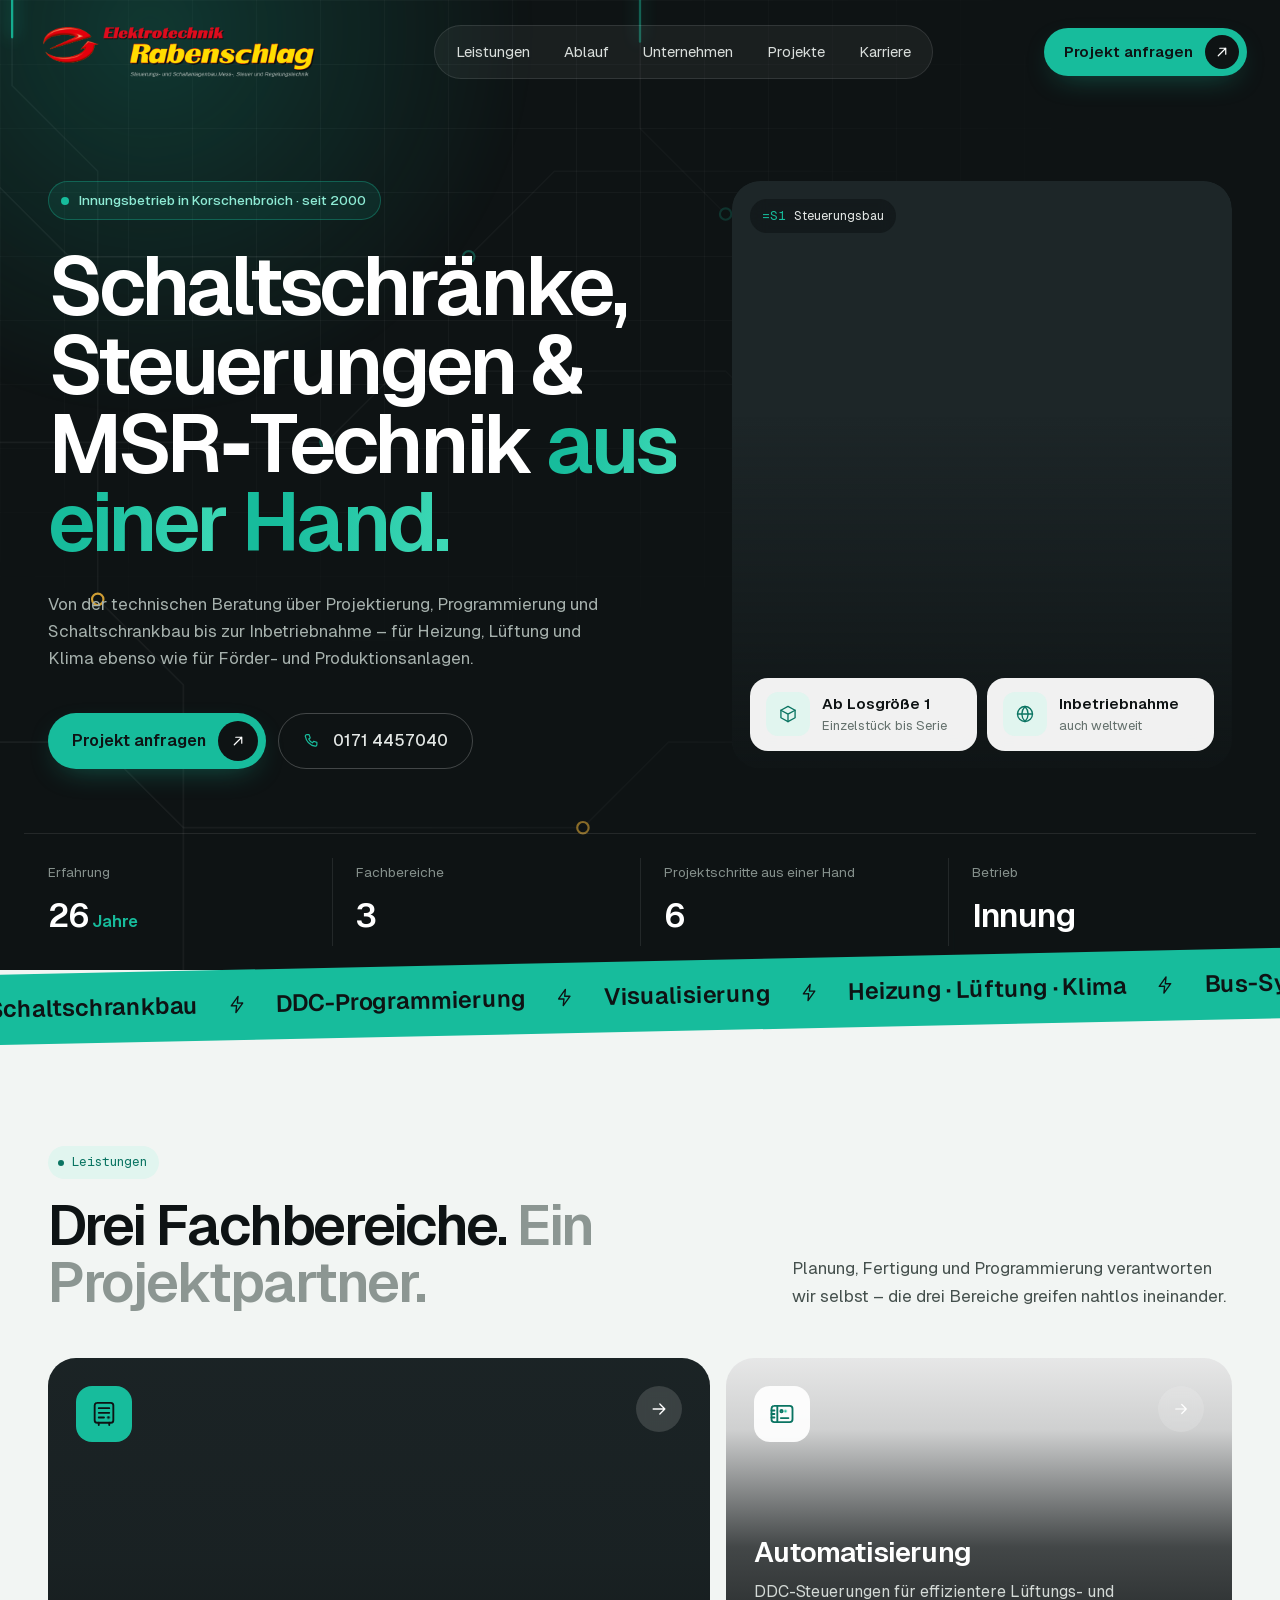
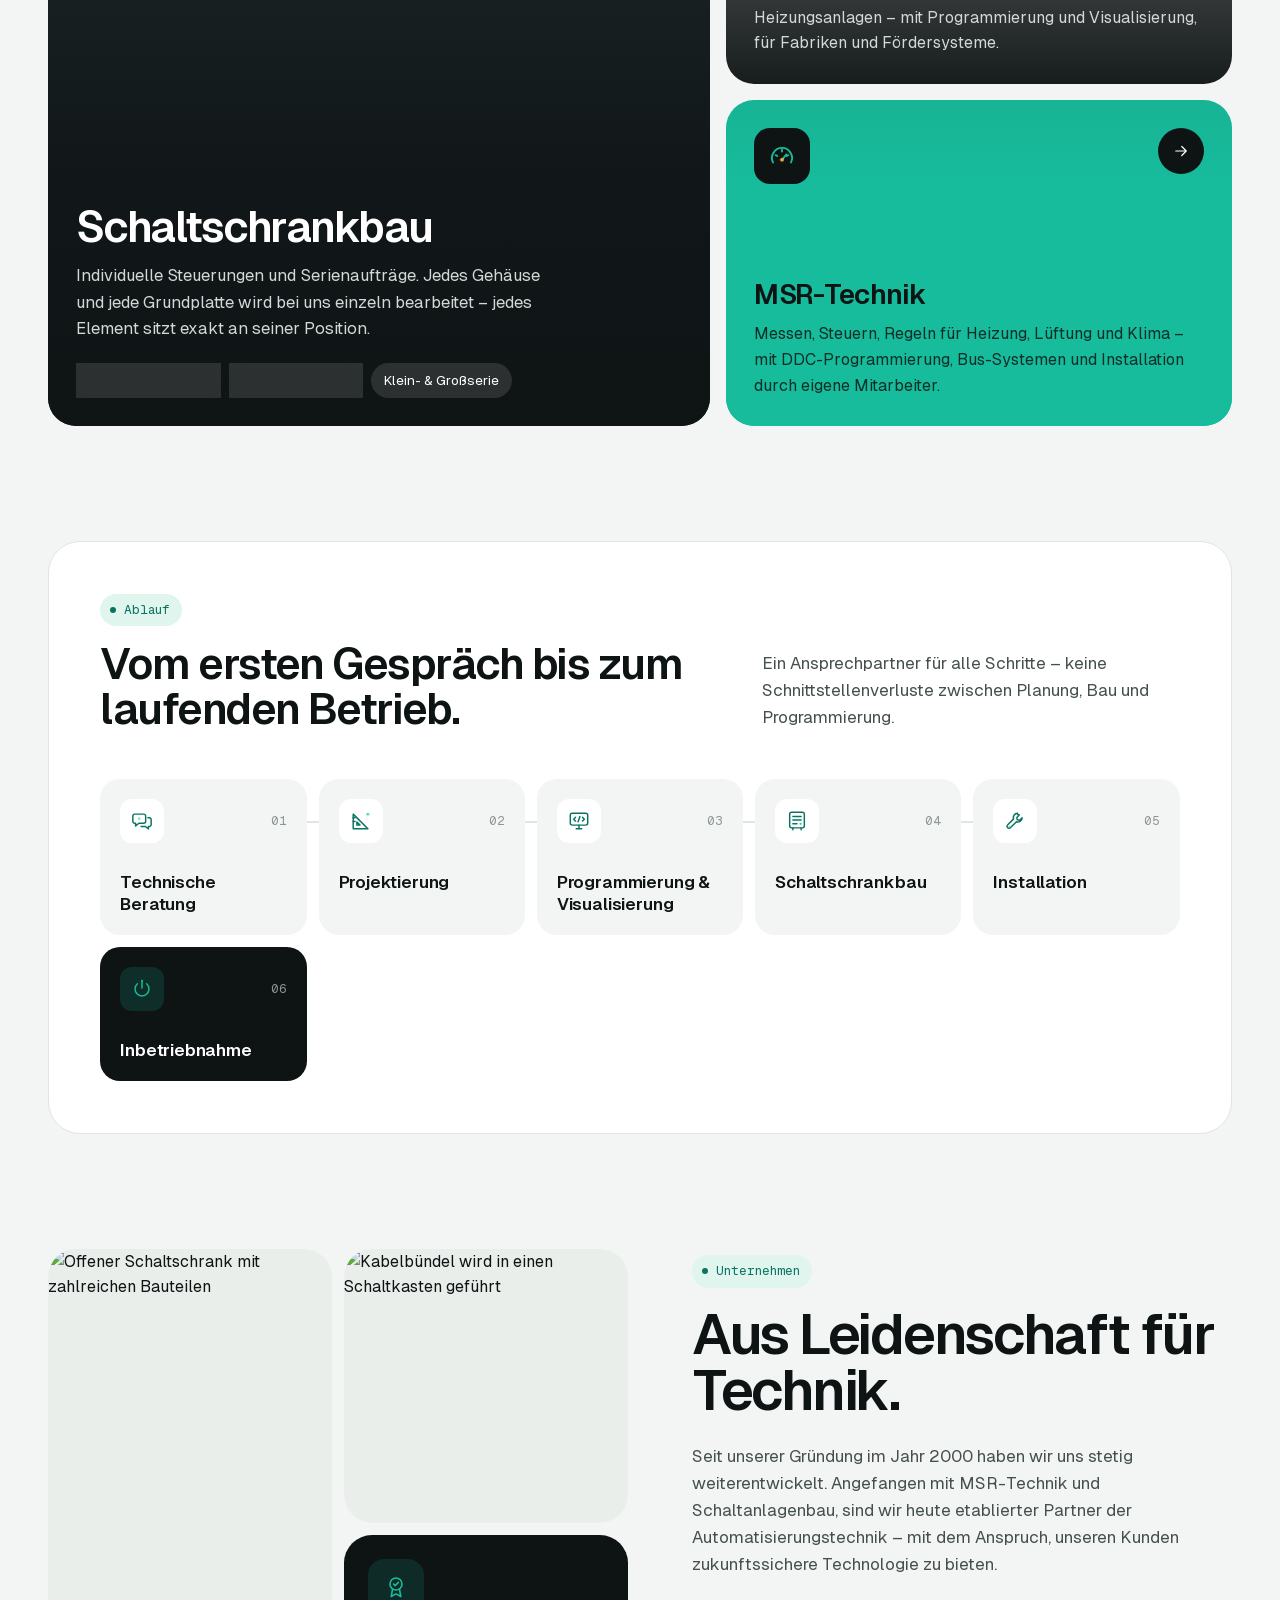
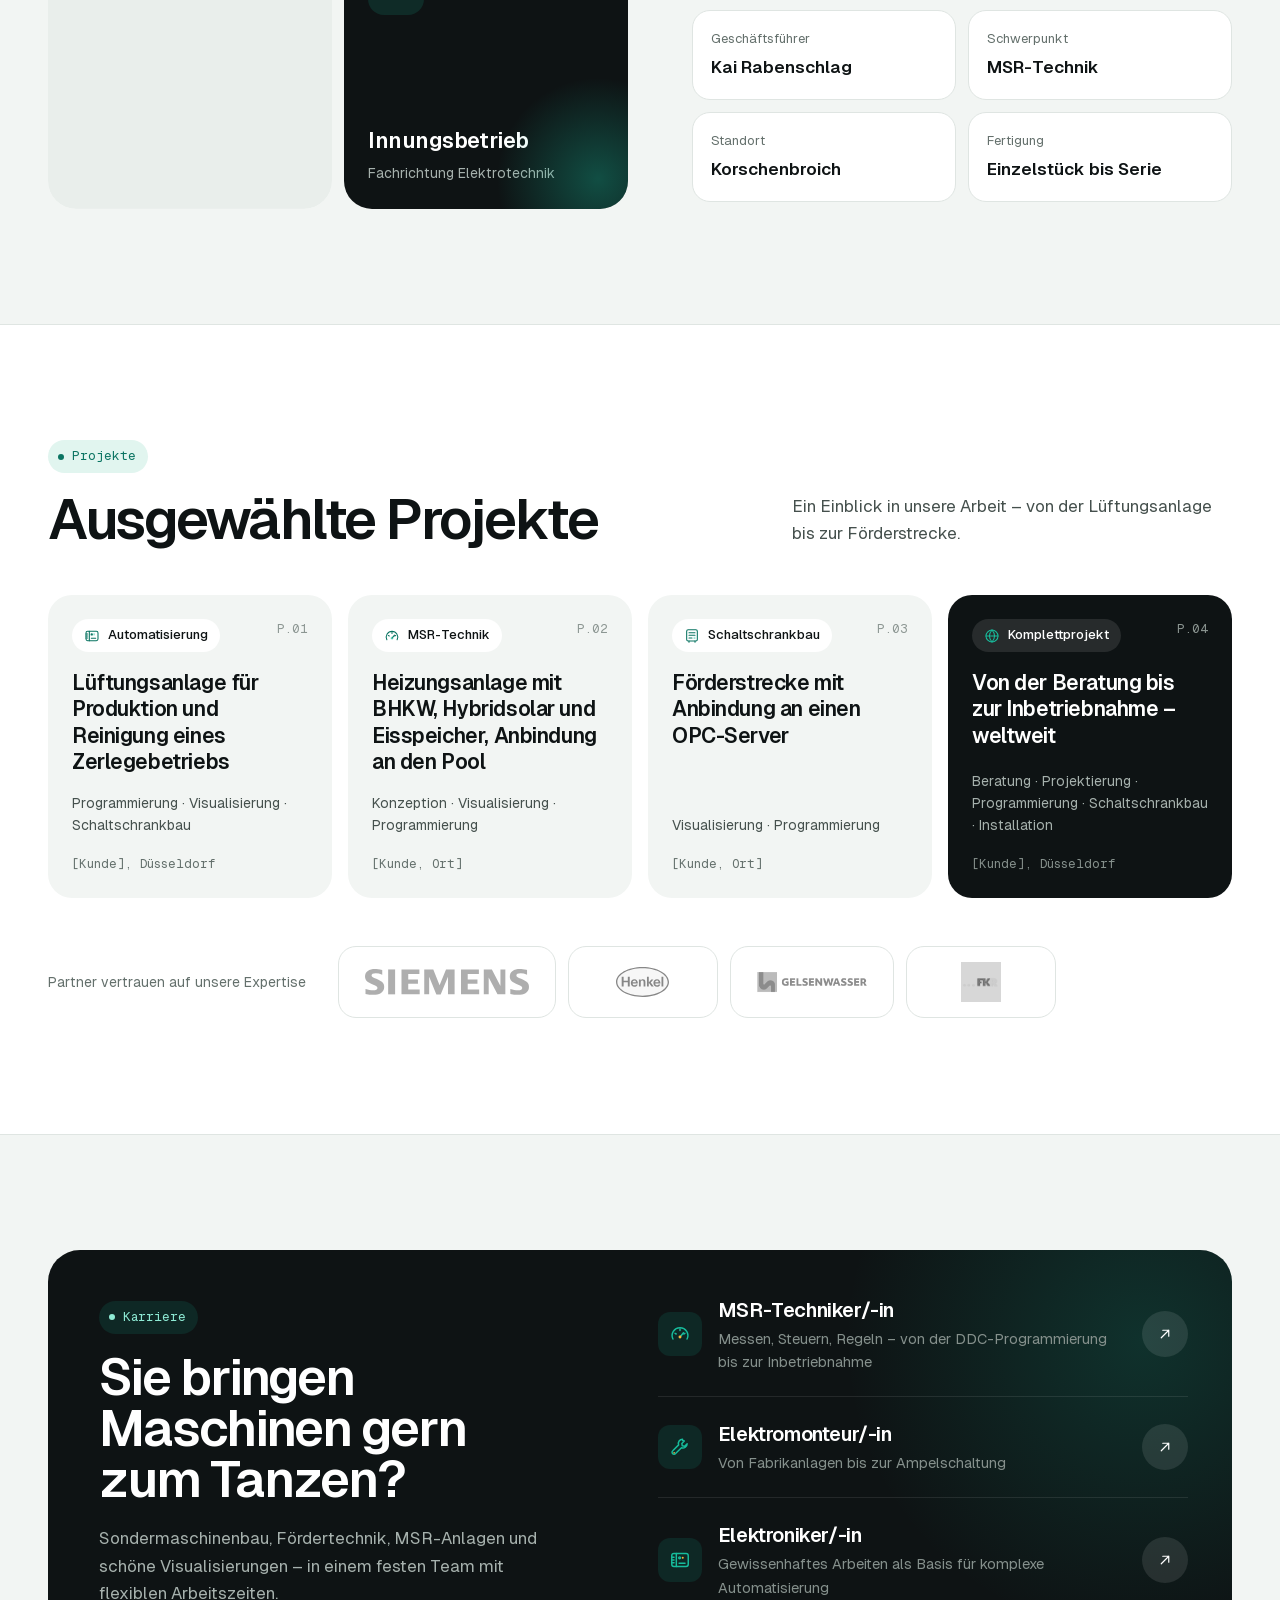
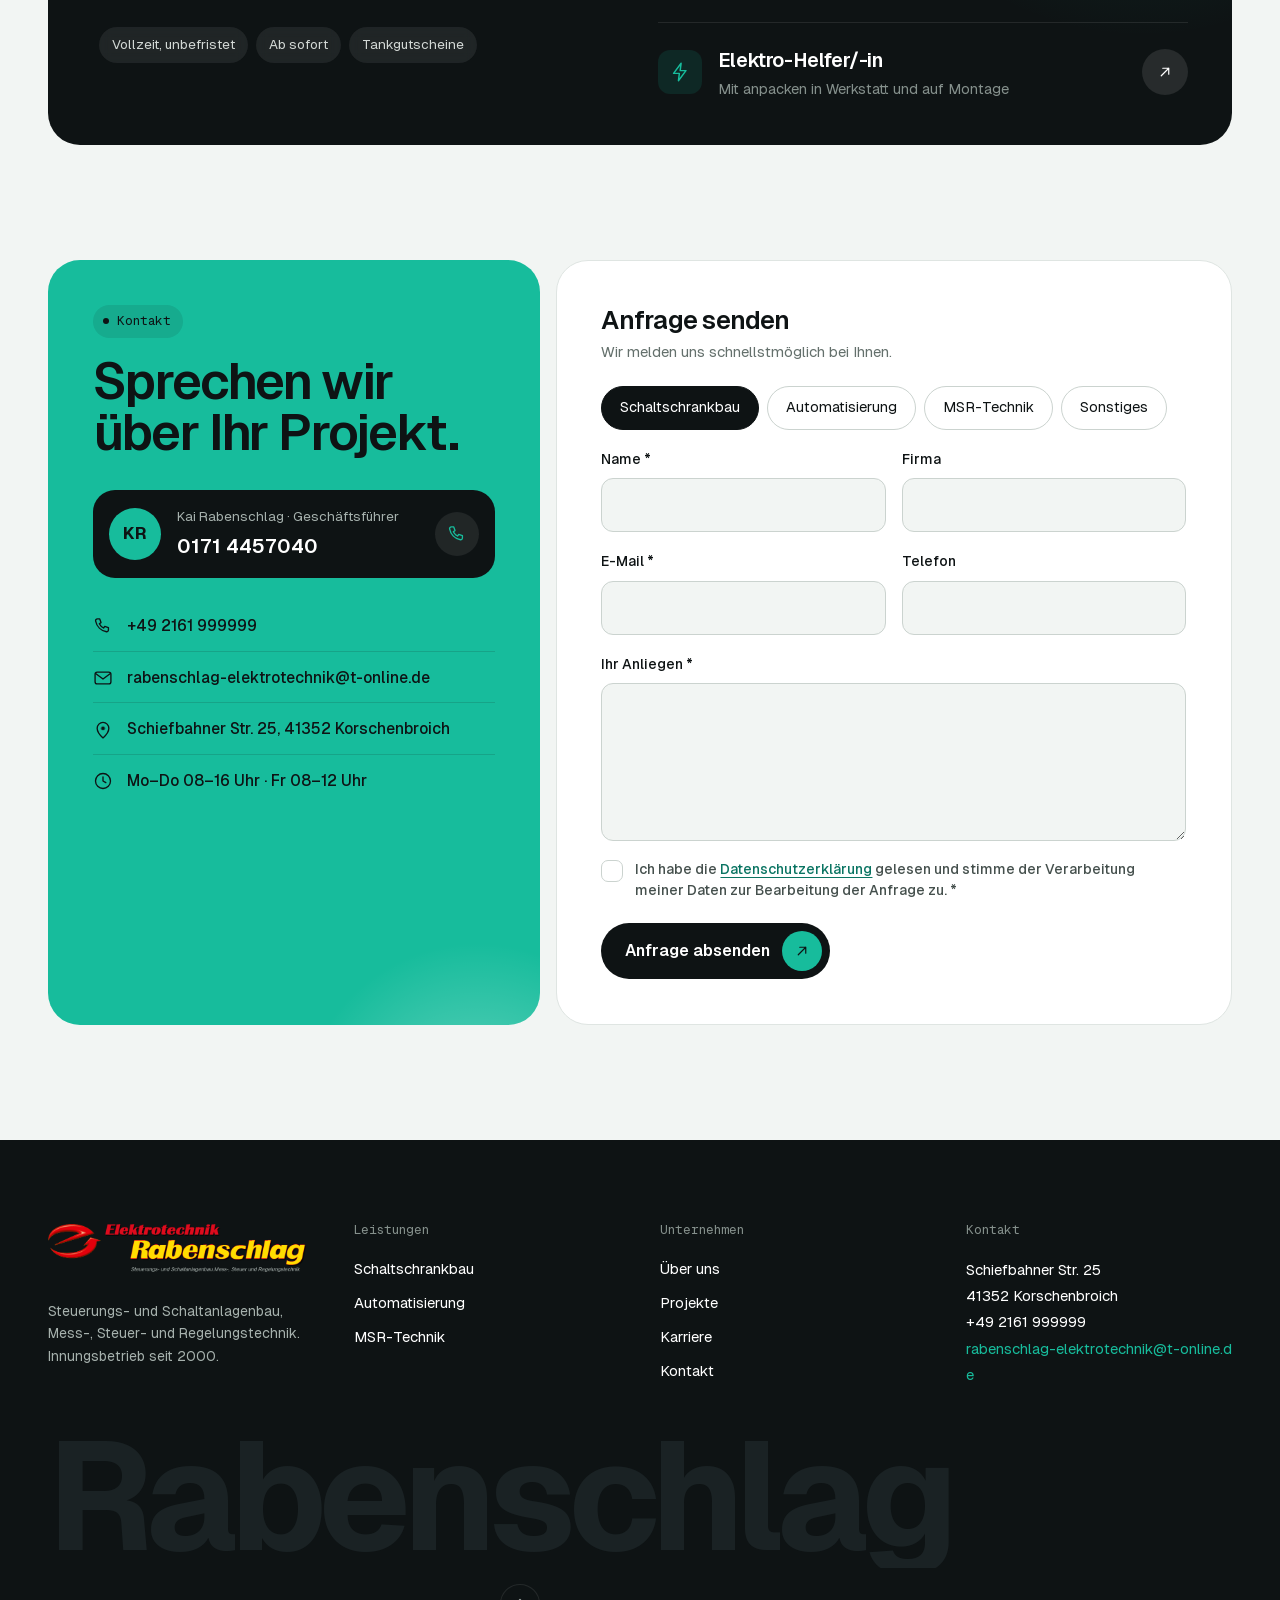
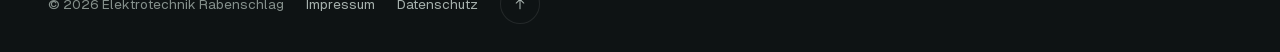
==== commit e7563d00: "Partnerlogos einbinden, Fotos für Automatisierung und MSR-Technik - Logo-Leiste mit Siemens, Henkel," ====
--- a/docs/index.html
+++ b/docs/index.html
@@ -17,7 +17,7 @@
 <link rel="icon" href="favicon.ico">
 <link rel="preload" href="assets/fonts/Geist-Variable.woff2" as="font" type="font/woff2" crossorigin>
 <link rel="preconnect" href="https://images.unsplash.com">
-<link rel="stylesheet" href="assets/css/site.css?v=2">
+<link rel="stylesheet" href="assets/css/site.css?v=3">
 <script>document.documentElement.classList.replace('no-js','js')</script>
 <script src="assets/js/site.js?v=2" defer></script>
 <script type="application/ld+json">{"@context":"https://schema.org","@type":"Electrician","name":"Elektrotechnik Rabenschlag","url":"https://www.elektrotechnik-rabenschlag.de","email":"rabenschlag-elektrotechnik@t-online.de","telephone":"+491714457040","foundingDate":"2000","founder":{"@type":"Person","name":"Kai Rabenschlag"},"address":{"@type":"PostalAddress","streetAddress":"Schiefbahner Str. 25","postalCode":"41352","addressLocality":"Korschenbroich","addressCountry":"DE"},"openingHoursSpecification":[{"@type":"OpeningHoursSpecification","dayOfWeek":["Monday","Tuesday","Wednesday","Thursday"],"opens":"08:00","closes":"16:00"},{"@type":"OpeningHoursSpecification","dayOfWeek":"Friday","opens":"08:00","closes":"12:00"}],"areaServed":"Weltweit","knowsAbout":["Schaltschrankbau","Automatisierungstechnik","MSR-Technik","DDC-Programmierung","Heizung, Lüftung, Klima"]}</script>
@@ -128,16 +128,16 @@
         </div>
       </a>
       <div class="bento-col">
-        <a class="card bento-card spot hov" href="automatisierung.html" data-reveal style="--d:1">
-          <div class="card-top">
+        <a class="card bento-card bento-photo spot hov" href="automatisierung.html" data-reveal style="--d:1">
+          <img src="https://images.unsplash.com/photo-1716191299980-a6e8827ba10b?auto=format&amp;q=72&amp;w=1200" srcset="https://images.unsplash.com/photo-1716191299980-a6e8827ba10b?auto=format&amp;q=72&amp;w=480 480w, https://images.unsplash.com/photo-1716191299980-a6e8827ba10b?auto=format&amp;q=72&amp;w=800 800w, https://images.unsplash.com/photo-1716191299980-a6e8827ba10b?auto=format&amp;q=72&amp;w=1200 1200w, https://images.unsplash.com/photo-1716191299980-a6e8827ba10b?auto=format&amp;q=72&amp;w=1600 1600w, https://images.unsplash.com/photo-1716191299980-a6e8827ba10b?auto=format&amp;q=72&amp;w=2000 2000w" sizes="(max-width: 1000px) 100vw, 40vw" alt="Industrieroboter in einer automatisierten Fertigung" style="object-position:center" loading="lazy" decoding="async">          <div class="card-top">
             <span class="tile"><svg class="ico ico-plc" width="28" height="28" viewBox="0 0 24 24" fill="none" stroke="currentColor" stroke-width="1.6" stroke-linecap="round" stroke-linejoin="round" aria-hidden="true" focusable="false"><rect pathLength="1" x="3" y="5" width="18" height="14" rx="2.4"/><path pathLength="1" d="M8 5v14"/><path pathLength="1" d="M3 9h2.5M3 12h2.5M3 15h2.5"/><path pathLength="1" d="M11 15.5h6.5"/><circle pathLength="1" cx="11.6" cy="9.6" r="1"/><circle pathLength="1" class="n blink" cx="15" cy="9.6" r="1.1"/></svg></span>
             <span class="go"><svg class="ico ico-arrow-r" width="18" height="18" viewBox="0 0 24 24" fill="none" stroke="currentColor" stroke-width="1.6" stroke-linecap="round" stroke-linejoin="round" aria-hidden="true" focusable="false"><path pathLength="1" d="M5 12h14M13 6l6 6-6 6"/></svg></span>
           </div>
           <h3>Automatisierung</h3>
           <p>DDC-Steuerungen für effizientere Lüftungs- und Heizungsanlagen – mit Programmierung und Visualisierung, für Fabriken und Fördersysteme.</p>
         </a>
-        <a class="card bento-card bento-teal spot hov" href="msr-technik.html" data-reveal style="--d:2">
-          <div class="card-top">
+        <a class="card bento-card bento-teal bento-photo spot hov" href="msr-technik.html" data-reveal style="--d:2">
+          <img src="https://images.unsplash.com/photo-1698479603408-1a66a6d9e80f?auto=format&amp;q=72&amp;w=1200" srcset="https://images.unsplash.com/photo-1698479603408-1a66a6d9e80f?auto=format&amp;q=72&amp;w=480 480w, https://images.unsplash.com/photo-1698479603408-1a66a6d9e80f?auto=format&amp;q=72&amp;w=800 800w, https://images.unsplash.com/photo-1698479603408-1a66a6d9e80f?auto=format&amp;q=72&amp;w=1200 1200w, https://images.unsplash.com/photo-1698479603408-1a66a6d9e80f?auto=format&amp;q=72&amp;w=1600 1600w, https://images.unsplash.com/photo-1698479603408-1a66a6d9e80f?auto=format&amp;q=72&amp;w=2000 2000w" sizes="(max-width: 1000px) 100vw, 40vw" alt="Klima- und Lüftungsgeräte einer Gebäudetechnik-Anlage" style="object-position:center" loading="lazy" decoding="async">          <div class="card-top">
             <span class="tile tile-ink"><svg class="ico ico-gauge" width="28" height="28" viewBox="0 0 24 24" fill="none" stroke="currentColor" stroke-width="1.6" stroke-linecap="round" stroke-linejoin="round" aria-hidden="true" focusable="false"><path pathLength="1" d="M4.3 17.5a8.6 8.6 0 1 1 15.4 0"/><path pathLength="1" d="M6.6 11.3l1.3.7M12 6.6v1.5M17.4 11.3l-1.3.7"/><path pathLength="1" class="needle" d="M12 15.2l3.8-4.6"/><circle pathLength="1" class="n" cx="12" cy="15.2" r="1.6"/></svg></span>
             <span class="go"><svg class="ico ico-arrow-r" width="18" height="18" viewBox="0 0 24 24" fill="none" stroke="currentColor" stroke-width="1.6" stroke-linecap="round" stroke-linejoin="round" aria-hidden="true" focusable="false"><path pathLength="1" d="M5 12h14M13 6l6 6-6 6"/></svg></span>
           </div>
@@ -249,9 +249,14 @@
         <span class="client">[Kunde], Düsseldorf</span>
       </article>
           </div>
-    <div class="partners" data-reveal>
-      <span>Partner vertrauen auf unsere Expertise</span>
-      <div><span class="ph-chip">[Logo Siemens]</span><span class="ph-chip">[Logo Henkel]</span><span class="ph-chip">[Logo Gelsenwasser]</span></div>
+    <div class="partners">
+      <span data-reveal>Partner vertrauen auf unsere Expertise</span>
+      <ul class="logos" data-stagger>
+        <li><img src="assets/img/partner/siemens.svg" alt="Siemens" width="160" height="25" loading="lazy"></li>
+        <li><img src="assets/img/partner/henkel.svg" alt="Henkel" width="58" height="43" loading="lazy" class="logo-h"></li>
+        <li><img src="assets/img/partner/gelsenwasser.png" alt="Gelsenwasser" width="170" height="40" loading="lazy"></li>
+        <li><img src="assets/img/partner/fkr.png" alt="FKR Krefeld" width="40" height="40" loading="lazy" class="logo-h"></li>
+      </ul>
     </div>
   </div>
 </section>
@@ -308,7 +313,7 @@
         <h3 class="h3">Anfrage senden</h3>
         <p>Wir melden uns schnellstmöglich bei Ihnen.</p>
       </div>
-      <input type="hidden" name="_t" value="1791982564.adadcfd7ce4e04778a0f7b17fb54baaefb4930328675affe26aec5833ebb0f51"><div class="hp" aria-hidden="true"><label>Website<input type="text" name="website" tabindex="-1" autocomplete="off"></label></div>      <fieldset class="chips span-2">
+      <input type="hidden" name="_t" value="1791983247.3ad475e23629bb4e918998778731653815999a2992d0719f55707c671e95a266"><div class="hp" aria-hidden="true"><label>Website<input type="text" name="website" tabindex="-1" autocomplete="off"></label></div>      <fieldset class="chips span-2">
         <legend class="sr-only">Fachbereich</legend>
                 <label class="chip"><input type="radio" name="bereich" value="schaltschrankbau" checked><span>Schaltschrankbau</span></label>
                 <label class="chip"><input type="radio" name="bereich" value="automatisierung"><span>Automatisierung</span></label>
--- a/docs/assets/css/site.css
+++ b/docs/assets/css/site.css
@@ -254,9 +254,10 @@
 .bento { display: flex; flex-wrap: wrap; gap: 16px; }
 .bento-big { flex: 1.35 1 520px; min-width: 0; min-height: 620px; overflow: hidden; border-radius: var(--r-lg); background: var(--ink-3); color: #fff; text-decoration: none; display: flex; flex-direction: column; justify-content: space-between; padding: 28px; }
 .bento-big:hover { color: #fff; }
-.bento-big img { position: absolute; inset: 0; width: 100%; height: 100%; object-fit: cover; transition: transform 1.2s var(--ease); }
+.bento-big { isolation: isolate; }
+.bento-big img { position: absolute; inset: 0; width: 100%; height: 100%; object-fit: cover; z-index: -2; transition: transform 1.2s var(--ease); }
 .bento-big:hover img { transform: scale(1.05); }
-.bento-big::before { content: ""; position: absolute; inset: 0; z-index: 0; background: linear-gradient(to top, rgba(14,19,20,.96) 0%, rgba(14,19,20,.78) 38%, rgba(14,19,20,.25) 70%, rgba(14,19,20,.15) 100%); }
+.bento-big::before { content: ""; position: absolute; inset: 0; z-index: -1; background: linear-gradient(to top, rgba(14,19,20,.96) 0%, rgba(14,19,20,.78) 38%, rgba(14,19,20,.25) 70%, rgba(14,19,20,.15) 100%); }
 .bento-big > *:not(img) { position: relative; z-index: 1; }
 .bento-big .go { background: rgba(255,255,255,.14); color: #fff; backdrop-filter: blur(6px); }
 .bento-big h3 { font-size: clamp(32px, 3.4vw, 48px); line-height: 1; font-weight: 600; letter-spacing: -.035em; }
@@ -632,3 +633,28 @@
 /* Verlaufstext innerhalb animierter Headlines: Verlauf pro Wort setzen */
 .split-words .grad-text { background: none; color: var(--teal); animation: none; -webkit-background-clip: border-box; background-clip: border-box; }
 .split-words .grad-text .w > span { background: linear-gradient(100deg, var(--teal) 10%, var(--teal-hi) 50%, var(--teal) 90%); background-size: 200% 100%; -webkit-background-clip: text; background-clip: text; color: transparent; animation: shimmer 6s linear infinite; }
+
+/* Bento-Karten mit Foto (Automatisierung, MSR-Technik) */
+.bento-photo { min-height: 300px; border: 0; color: #fff; isolation: isolate; }
+.bento-photo:hover { color: #fff; }
+.bento-photo img { position: absolute; inset: 0; width: 100%; height: 100%; object-fit: cover; z-index: -2; transition: transform 1.2s var(--ease); }
+.bento-photo:hover img { transform: scale(1.06); }
+.bento-photo::before { content: ""; position: absolute; inset: 0; z-index: -1; background: linear-gradient(to top, rgba(14,19,20,.96) 0%, rgba(14,19,20,.78) 42%, rgba(14,19,20,.2) 78%, rgba(14,19,20,.1) 100%); transition: opacity .5s; }
+.bento-photo h3 { margin-top: auto; padding-top: 96px; }
+.bento-photo p { color: #D3D9D6; }
+.bento-photo .go { background: rgba(255,255,255,.14); color: #fff; backdrop-filter: blur(6px); -webkit-backdrop-filter: blur(6px); }
+.bento-photo .tile:not(.tile-ink) { background: rgba(255,255,255,.92); }
+.bento-teal.bento-photo, .bento-teal.bento-photo:hover { color: var(--ink); }
+.bento-teal.bento-photo::before { background: linear-gradient(to top, var(--teal) 0%, rgba(23,188,156,.94) 44%, rgba(23,188,156,.35) 74%, rgba(14,19,20,.05) 100%); }
+.bento-teal.bento-photo p { color: #0F2E28; }
+.bento-teal.bento-photo .go { background: var(--ink); color: #fff; }
+
+/* Partnerlogos */
+.logos { list-style: none; margin: 0; padding: 0; display: flex; flex-wrap: wrap; gap: 12px; }
+.logos li { height: 72px; min-width: 150px; padding: 0 26px; border-radius: 18px; border: 1px solid var(--line); background: #fff; display: flex; align-items: center; justify-content: center; transition: border-color .3s, transform .4s var(--ease), box-shadow .4s; }
+.logos img { height: 26px; width: auto; filter: grayscale(1) contrast(.9); opacity: .6; transition: filter .4s, opacity .4s, transform .4s var(--ease); }
+.logos img.logo-h { height: 40px; }
+.logos li:hover { border-color: var(--teal); transform: translateY(-3px); box-shadow: var(--shadow); }
+.logos li:hover img { filter: none; opacity: 1; transform: scale(1.05); }
+@media (hover: none) { .logos img { filter: none; opacity: 1; } }
+@media (max-width: 640px) { .logos li { flex: 1 1 calc(50% - 6px); min-width: 0; padding: 0 14px; } }
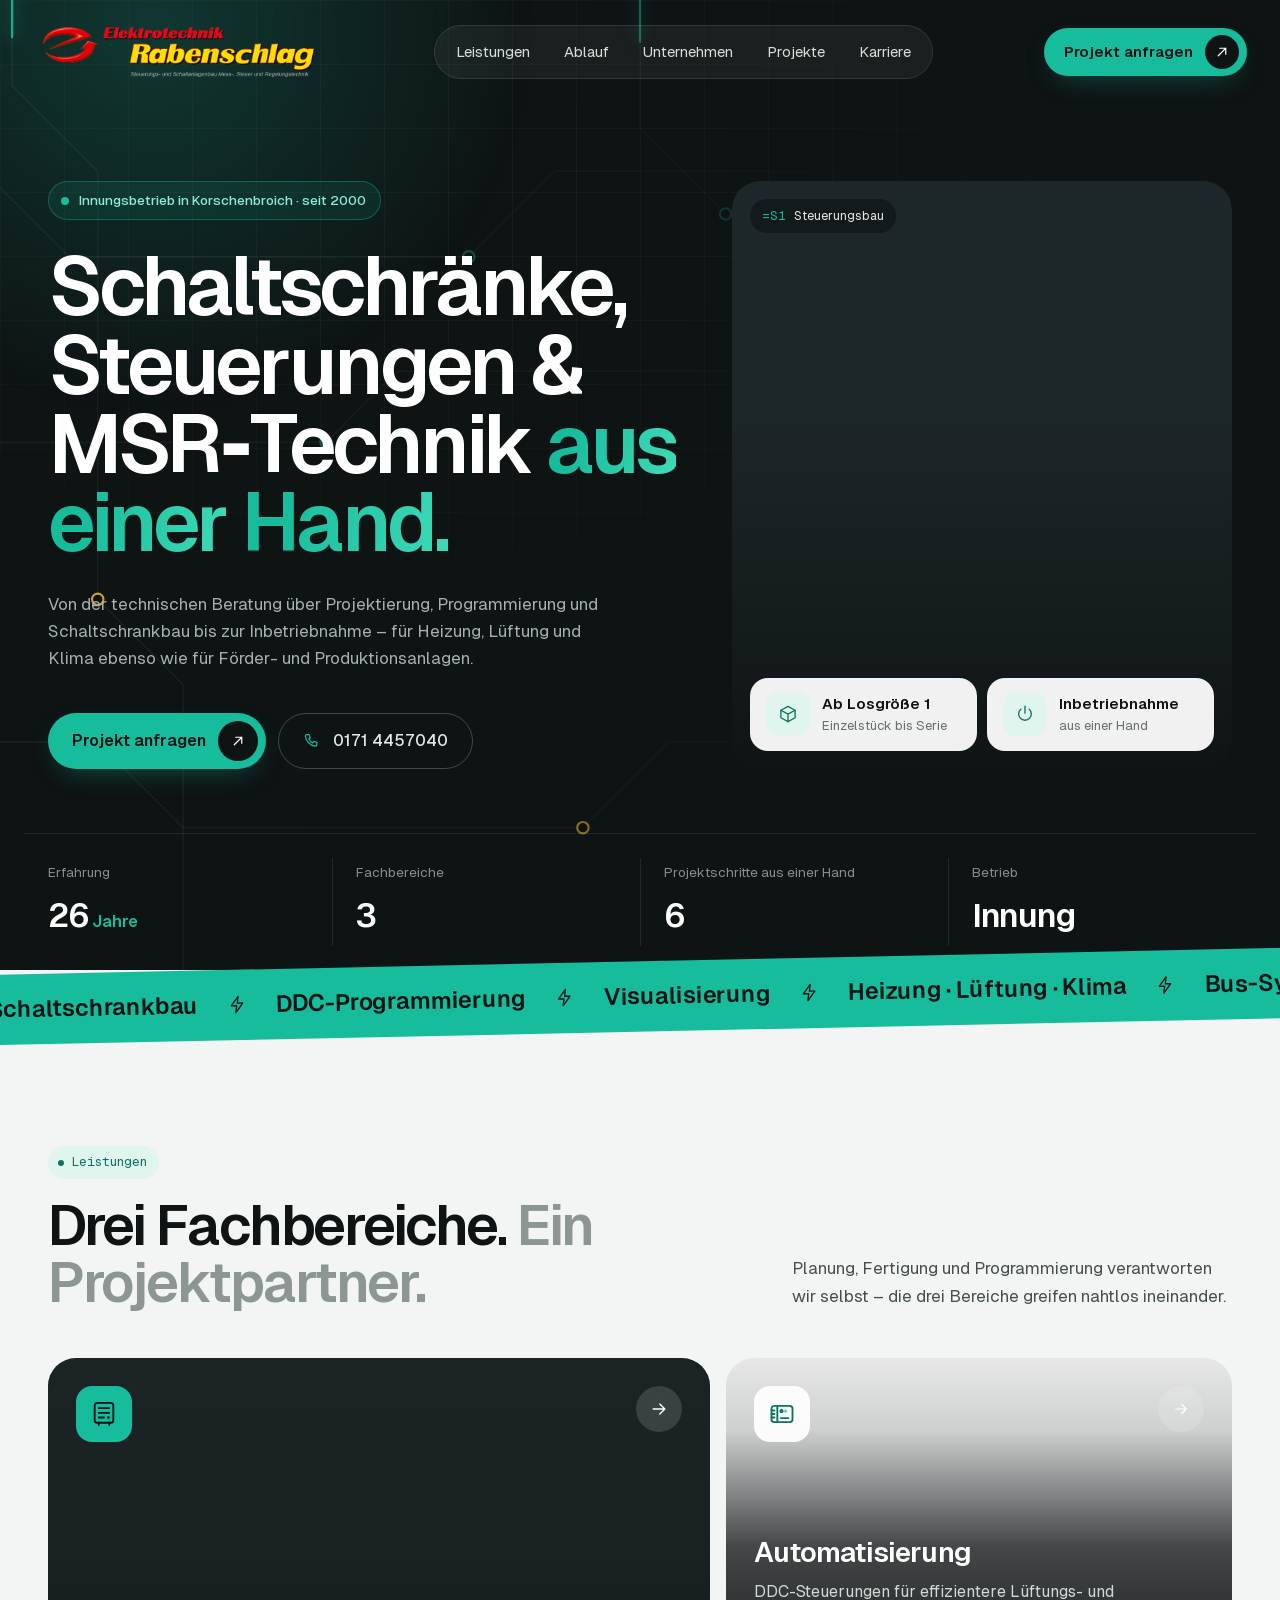
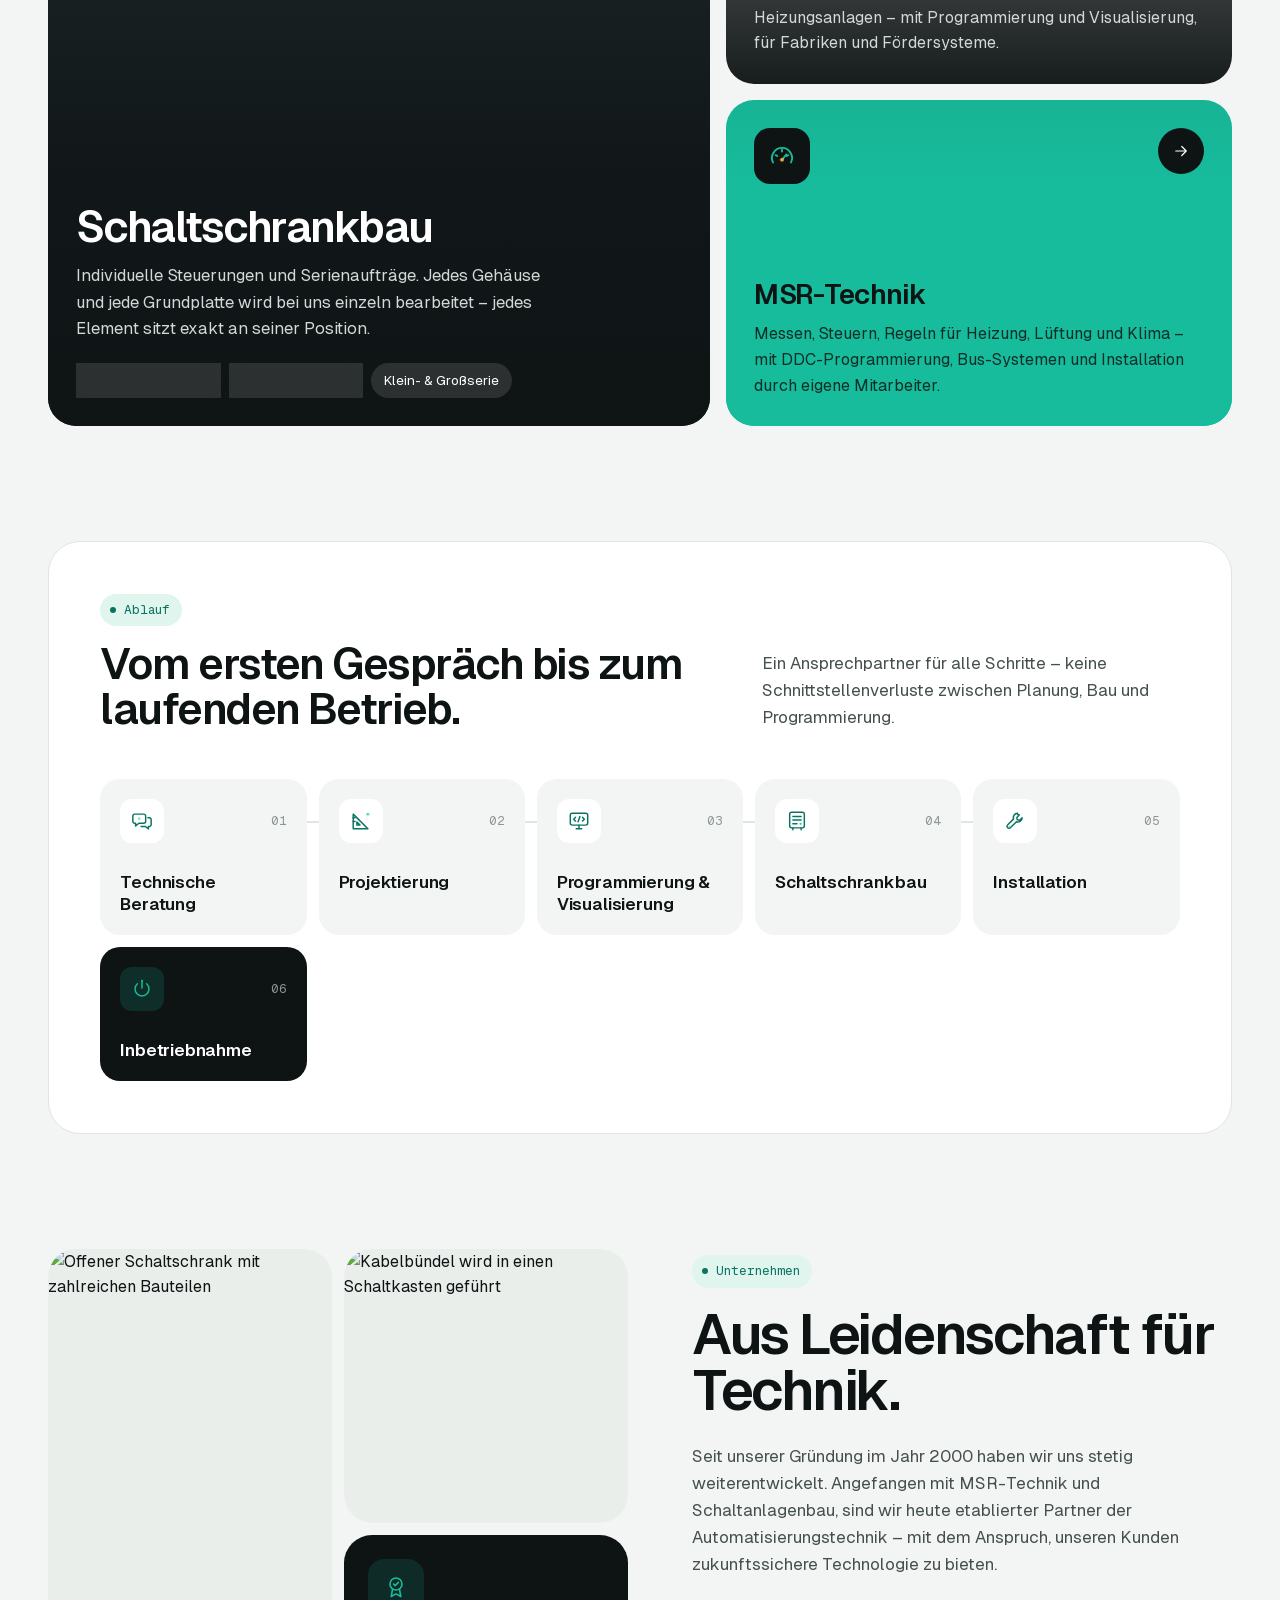
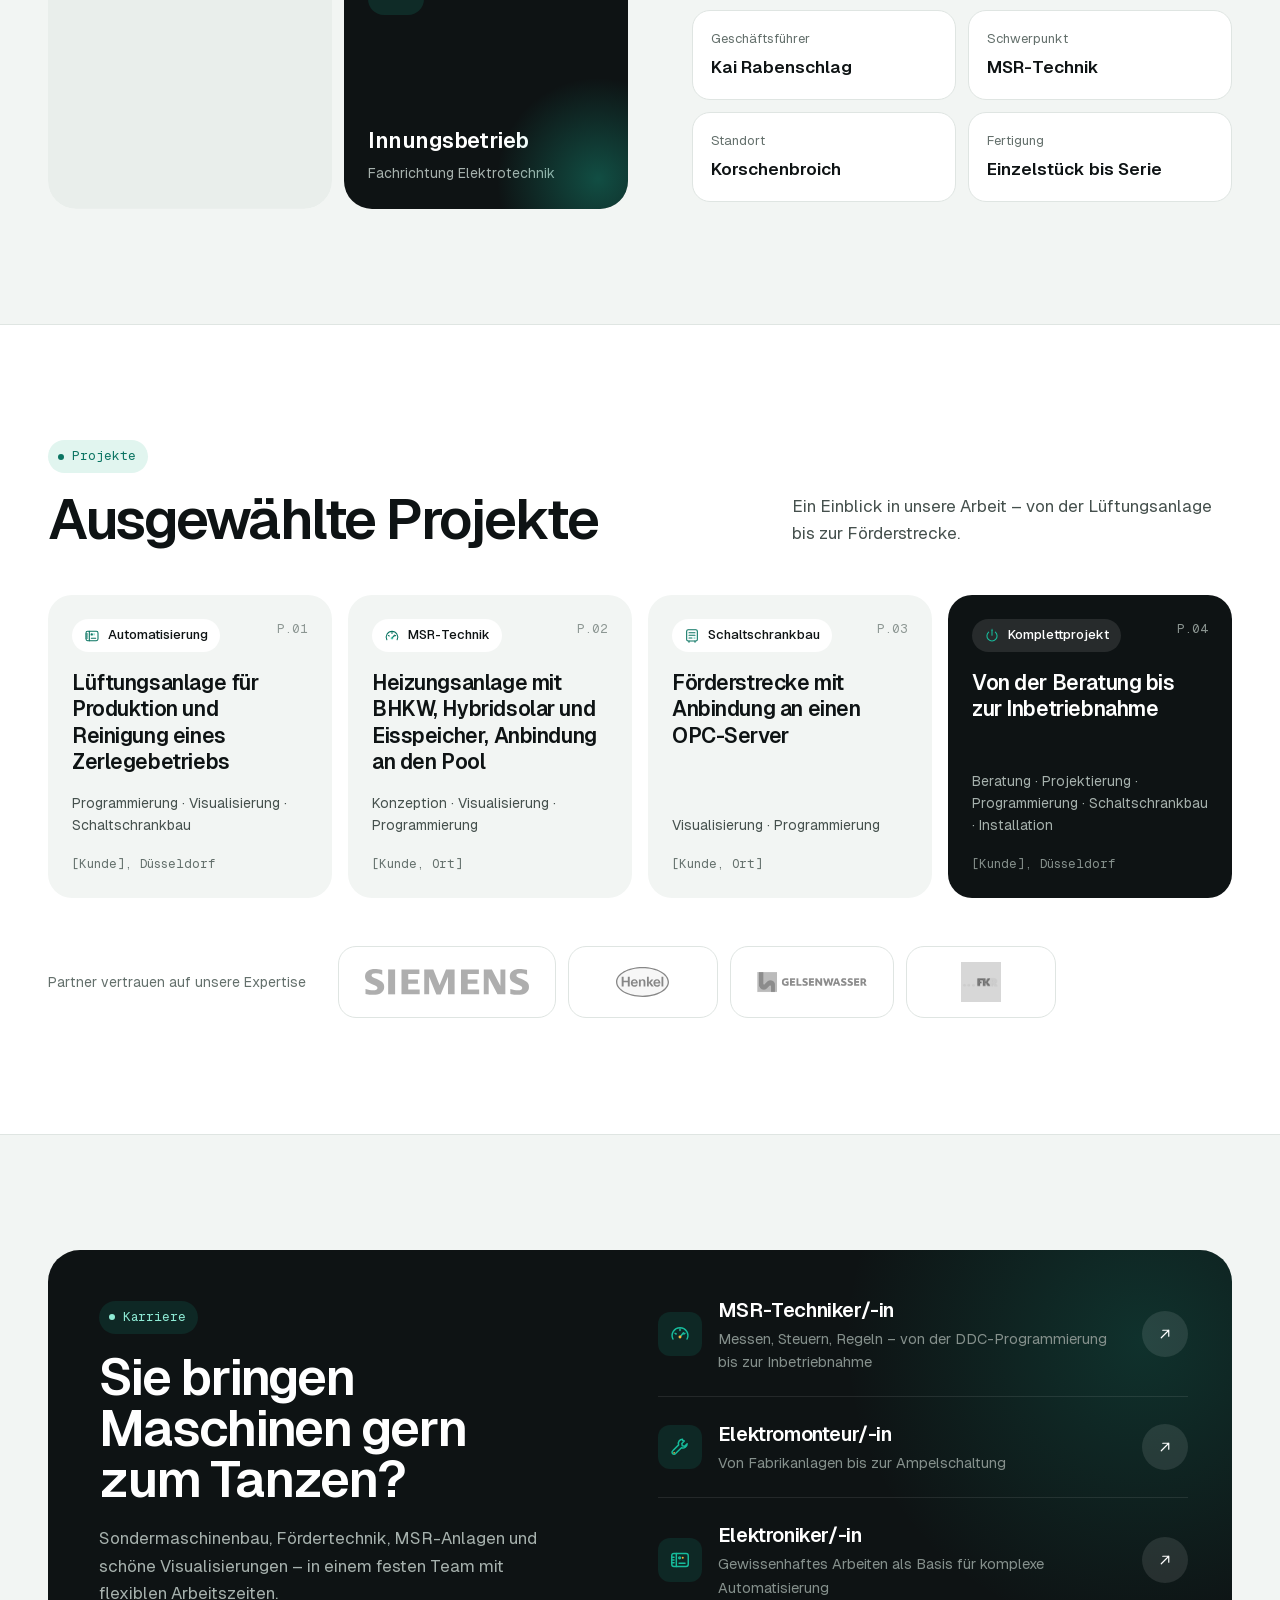
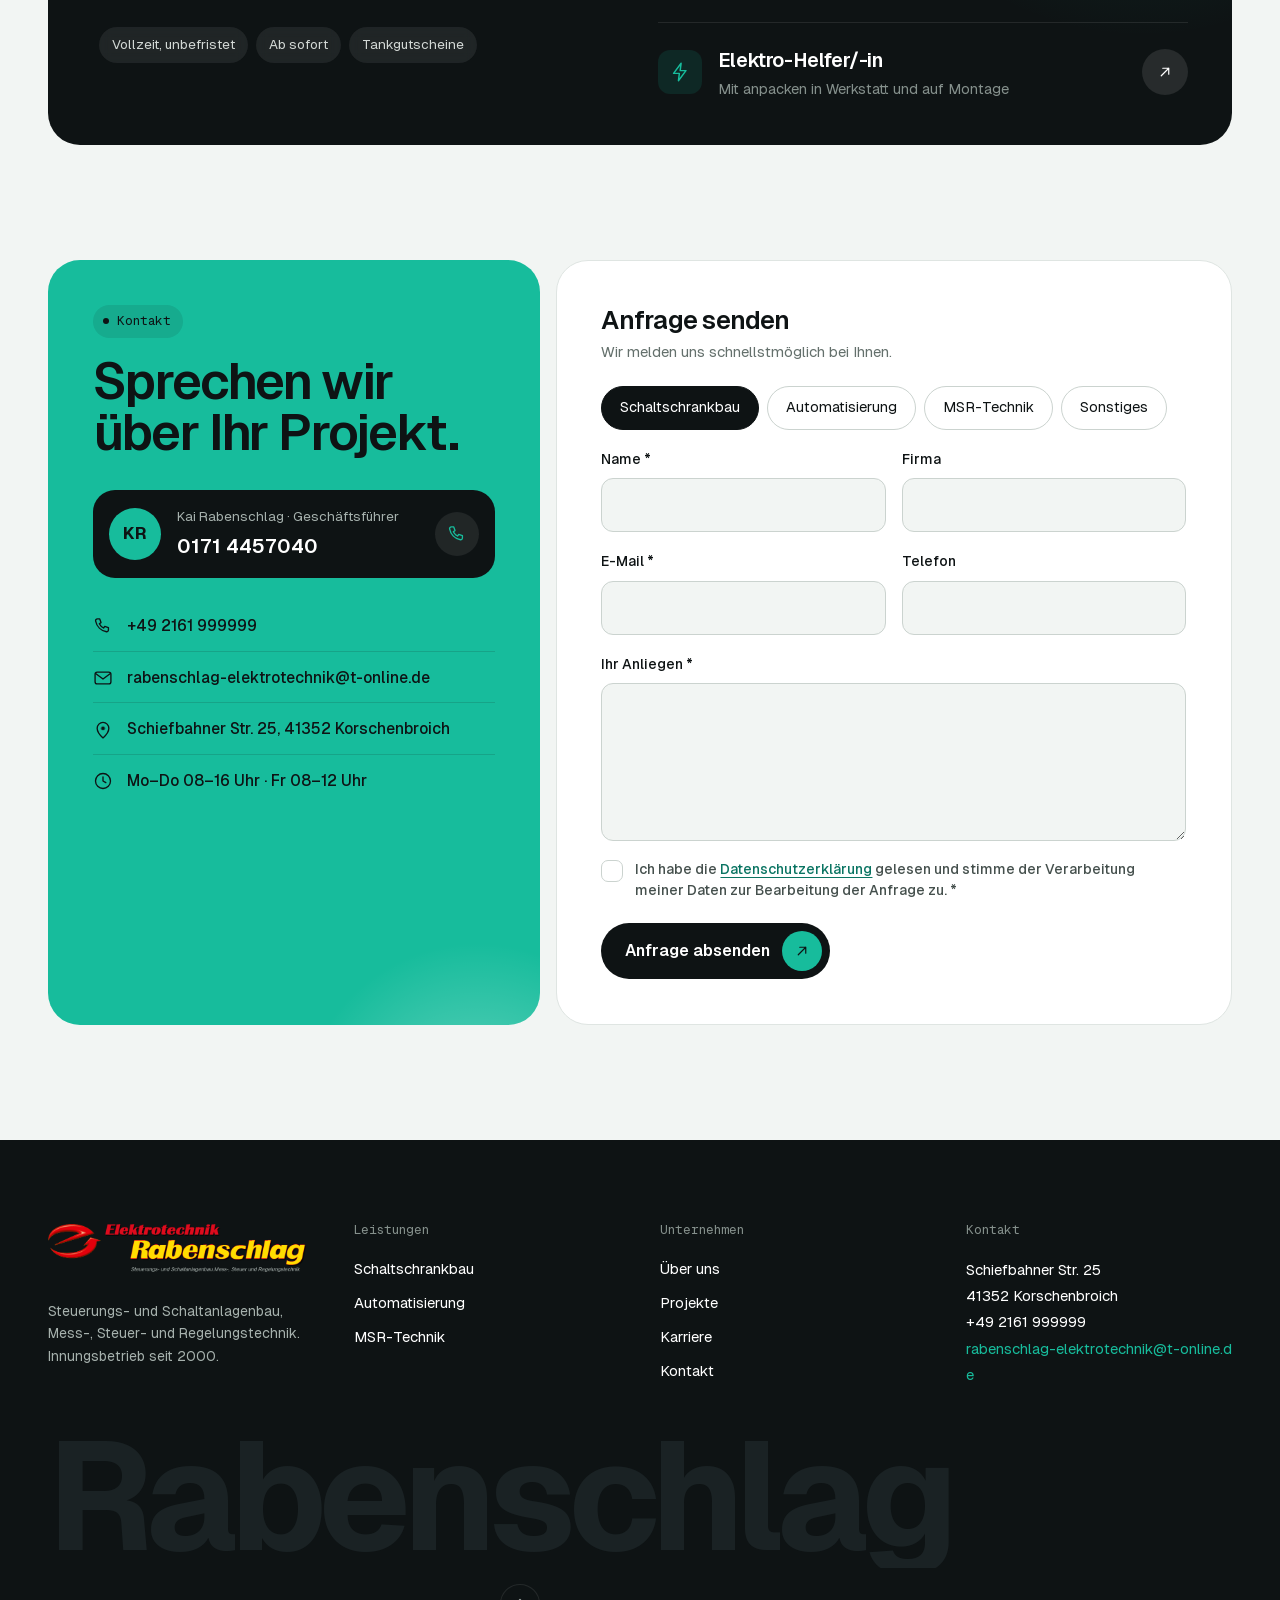
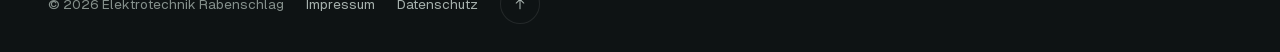
==== commit a94f7bf6: "„Inbetriebnahme weltweit“ entfernt Hero-Chip, Laufband, Projektkarten und Schema.org-Angabe angepass" ====
--- a/docs/index.html
+++ b/docs/index.html
@@ -20,7 +20,7 @@
 <link rel="stylesheet" href="assets/css/site.css?v=3">
 <script>document.documentElement.classList.replace('no-js','js')</script>
 <script src="assets/js/site.js?v=2" defer></script>
-<script type="application/ld+json">{"@context":"https://schema.org","@type":"Electrician","name":"Elektrotechnik Rabenschlag","url":"https://www.elektrotechnik-rabenschlag.de","email":"rabenschlag-elektrotechnik@t-online.de","telephone":"+491714457040","foundingDate":"2000","founder":{"@type":"Person","name":"Kai Rabenschlag"},"address":{"@type":"PostalAddress","streetAddress":"Schiefbahner Str. 25","postalCode":"41352","addressLocality":"Korschenbroich","addressCountry":"DE"},"openingHoursSpecification":[{"@type":"OpeningHoursSpecification","dayOfWeek":["Monday","Tuesday","Wednesday","Thursday"],"opens":"08:00","closes":"16:00"},{"@type":"OpeningHoursSpecification","dayOfWeek":"Friday","opens":"08:00","closes":"12:00"}],"areaServed":"Weltweit","knowsAbout":["Schaltschrankbau","Automatisierungstechnik","MSR-Technik","DDC-Programmierung","Heizung, Lüftung, Klima"]}</script>
+<script type="application/ld+json">{"@context":"https://schema.org","@type":"Electrician","name":"Elektrotechnik Rabenschlag","url":"https://www.elektrotechnik-rabenschlag.de","email":"rabenschlag-elektrotechnik@t-online.de","telephone":"+491714457040","foundingDate":"2000","founder":{"@type":"Person","name":"Kai Rabenschlag"},"address":{"@type":"PostalAddress","streetAddress":"Schiefbahner Str. 25","postalCode":"41352","addressLocality":"Korschenbroich","addressCountry":"DE"},"openingHoursSpecification":[{"@type":"OpeningHoursSpecification","dayOfWeek":["Monday","Tuesday","Wednesday","Thursday"],"opens":"08:00","closes":"16:00"},{"@type":"OpeningHoursSpecification","dayOfWeek":"Friday","opens":"08:00","closes":"12:00"}],"knowsAbout":["Schaltschrankbau","Automatisierungstechnik","MSR-Technik","DDC-Programmierung","Heizung, Lüftung, Klima"]}</script>
 </head>
 <body class="page-home">
 <a class="skip" href="#main">Zum Inhalt springen</a>
@@ -84,7 +84,7 @@
         <div class="tag"><span class="mono">=S1</span>Steuerungsbau</div>
         <div class="hero-chips">
           <div class="float-chip"><span class="tile tile-sm"><svg class="ico ico-box" width="20" height="20" viewBox="0 0 24 24" fill="none" stroke="currentColor" stroke-width="1.6" stroke-linecap="round" stroke-linejoin="round" aria-hidden="true" focusable="false"><path pathLength="1" d="M12 2.8 20.5 7.5v9L12 21.2 3.5 16.5v-9z"/><path pathLength="1" d="M3.5 7.5 12 12.2l8.5-4.7M12 12.2v9"/></svg></span><span><strong>Ab Losgröße 1</strong><small>Einzelstück bis Serie</small></span></div>
-          <div class="float-chip"><span class="tile tile-sm"><svg class="ico ico-globe" width="20" height="20" viewBox="0 0 24 24" fill="none" stroke="currentColor" stroke-width="1.6" stroke-linecap="round" stroke-linejoin="round" aria-hidden="true" focusable="false"><circle pathLength="1" cx="12" cy="12" r="9"/><path pathLength="1" d="M3 12h18"/><path pathLength="1" d="M12 3c2.5 2.7 3.8 5.7 3.8 9s-1.3 6.3-3.8 9c-2.5-2.7-3.8-5.7-3.8-9S9.5 5.7 12 3z"/></svg></span><span><strong>Inbetriebnahme</strong><small>auch weltweit</small></span></div>
+          <div class="float-chip"><span class="tile tile-sm"><svg class="ico ico-power" width="20" height="20" viewBox="0 0 24 24" fill="none" stroke="currentColor" stroke-width="1.6" stroke-linecap="round" stroke-linejoin="round" aria-hidden="true" focusable="false"><path pathLength="1" d="M12 3v8"/><path pathLength="1" d="M7 6.2a7.6 7.6 0 1 0 10 0"/><circle pathLength="1" class="n" cx="12" cy="3" r="1.1"/></svg></span><span><strong>Inbetriebnahme</strong><small>aus einer Hand</small></span></div>
         </div>
       </div>
     </div>
@@ -100,8 +100,8 @@
 
 <div class="marquee" aria-hidden="true">
   <div class="marquee-track">
-        <span>Schaltschrankbau <svg class="ico ico-bolt" width="20" height="20" viewBox="0 0 24 24" fill="none" stroke="currentColor" stroke-width="1.6" stroke-linecap="round" stroke-linejoin="round" aria-hidden="true" focusable="false"><path pathLength="1" d="M13.2 2.5 5 13.5h6.3l-1 8 8.2-11h-6.3z"/></svg> DDC-Programmierung <svg class="ico ico-bolt" width="20" height="20" viewBox="0 0 24 24" fill="none" stroke="currentColor" stroke-width="1.6" stroke-linecap="round" stroke-linejoin="round" aria-hidden="true" focusable="false"><path pathLength="1" d="M13.2 2.5 5 13.5h6.3l-1 8 8.2-11h-6.3z"/></svg> Visualisierung <svg class="ico ico-bolt" width="20" height="20" viewBox="0 0 24 24" fill="none" stroke="currentColor" stroke-width="1.6" stroke-linecap="round" stroke-linejoin="round" aria-hidden="true" focusable="false"><path pathLength="1" d="M13.2 2.5 5 13.5h6.3l-1 8 8.2-11h-6.3z"/></svg> Heizung · Lüftung · Klima <svg class="ico ico-bolt" width="20" height="20" viewBox="0 0 24 24" fill="none" stroke="currentColor" stroke-width="1.6" stroke-linecap="round" stroke-linejoin="round" aria-hidden="true" focusable="false"><path pathLength="1" d="M13.2 2.5 5 13.5h6.3l-1 8 8.2-11h-6.3z"/></svg> Bus-Systeme <svg class="ico ico-bolt" width="20" height="20" viewBox="0 0 24 24" fill="none" stroke="currentColor" stroke-width="1.6" stroke-linecap="round" stroke-linejoin="round" aria-hidden="true" focusable="false"><path pathLength="1" d="M13.2 2.5 5 13.5h6.3l-1 8 8.2-11h-6.3z"/></svg> Fördertechnik <svg class="ico ico-bolt" width="20" height="20" viewBox="0 0 24 24" fill="none" stroke="currentColor" stroke-width="1.6" stroke-linecap="round" stroke-linejoin="round" aria-hidden="true" focusable="false"><path pathLength="1" d="M13.2 2.5 5 13.5h6.3l-1 8 8.2-11h-6.3z"/></svg> Inbetriebnahme weltweit <svg class="ico ico-bolt" width="20" height="20" viewBox="0 0 24 24" fill="none" stroke="currentColor" stroke-width="1.6" stroke-linecap="round" stroke-linejoin="round" aria-hidden="true" focusable="false"><path pathLength="1" d="M13.2 2.5 5 13.5h6.3l-1 8 8.2-11h-6.3z"/></svg></span>
-        <span>Schaltschrankbau <svg class="ico ico-bolt" width="20" height="20" viewBox="0 0 24 24" fill="none" stroke="currentColor" stroke-width="1.6" stroke-linecap="round" stroke-linejoin="round" aria-hidden="true" focusable="false"><path pathLength="1" d="M13.2 2.5 5 13.5h6.3l-1 8 8.2-11h-6.3z"/></svg> DDC-Programmierung <svg class="ico ico-bolt" width="20" height="20" viewBox="0 0 24 24" fill="none" stroke="currentColor" stroke-width="1.6" stroke-linecap="round" stroke-linejoin="round" aria-hidden="true" focusable="false"><path pathLength="1" d="M13.2 2.5 5 13.5h6.3l-1 8 8.2-11h-6.3z"/></svg> Visualisierung <svg class="ico ico-bolt" width="20" height="20" viewBox="0 0 24 24" fill="none" stroke="currentColor" stroke-width="1.6" stroke-linecap="round" stroke-linejoin="round" aria-hidden="true" focusable="false"><path pathLength="1" d="M13.2 2.5 5 13.5h6.3l-1 8 8.2-11h-6.3z"/></svg> Heizung · Lüftung · Klima <svg class="ico ico-bolt" width="20" height="20" viewBox="0 0 24 24" fill="none" stroke="currentColor" stroke-width="1.6" stroke-linecap="round" stroke-linejoin="round" aria-hidden="true" focusable="false"><path pathLength="1" d="M13.2 2.5 5 13.5h6.3l-1 8 8.2-11h-6.3z"/></svg> Bus-Systeme <svg class="ico ico-bolt" width="20" height="20" viewBox="0 0 24 24" fill="none" stroke="currentColor" stroke-width="1.6" stroke-linecap="round" stroke-linejoin="round" aria-hidden="true" focusable="false"><path pathLength="1" d="M13.2 2.5 5 13.5h6.3l-1 8 8.2-11h-6.3z"/></svg> Fördertechnik <svg class="ico ico-bolt" width="20" height="20" viewBox="0 0 24 24" fill="none" stroke="currentColor" stroke-width="1.6" stroke-linecap="round" stroke-linejoin="round" aria-hidden="true" focusable="false"><path pathLength="1" d="M13.2 2.5 5 13.5h6.3l-1 8 8.2-11h-6.3z"/></svg> Inbetriebnahme weltweit <svg class="ico ico-bolt" width="20" height="20" viewBox="0 0 24 24" fill="none" stroke="currentColor" stroke-width="1.6" stroke-linecap="round" stroke-linejoin="round" aria-hidden="true" focusable="false"><path pathLength="1" d="M13.2 2.5 5 13.5h6.3l-1 8 8.2-11h-6.3z"/></svg></span>
+        <span>Schaltschrankbau <svg class="ico ico-bolt" width="20" height="20" viewBox="0 0 24 24" fill="none" stroke="currentColor" stroke-width="1.6" stroke-linecap="round" stroke-linejoin="round" aria-hidden="true" focusable="false"><path pathLength="1" d="M13.2 2.5 5 13.5h6.3l-1 8 8.2-11h-6.3z"/></svg> DDC-Programmierung <svg class="ico ico-bolt" width="20" height="20" viewBox="0 0 24 24" fill="none" stroke="currentColor" stroke-width="1.6" stroke-linecap="round" stroke-linejoin="round" aria-hidden="true" focusable="false"><path pathLength="1" d="M13.2 2.5 5 13.5h6.3l-1 8 8.2-11h-6.3z"/></svg> Visualisierung <svg class="ico ico-bolt" width="20" height="20" viewBox="0 0 24 24" fill="none" stroke="currentColor" stroke-width="1.6" stroke-linecap="round" stroke-linejoin="round" aria-hidden="true" focusable="false"><path pathLength="1" d="M13.2 2.5 5 13.5h6.3l-1 8 8.2-11h-6.3z"/></svg> Heizung · Lüftung · Klima <svg class="ico ico-bolt" width="20" height="20" viewBox="0 0 24 24" fill="none" stroke="currentColor" stroke-width="1.6" stroke-linecap="round" stroke-linejoin="round" aria-hidden="true" focusable="false"><path pathLength="1" d="M13.2 2.5 5 13.5h6.3l-1 8 8.2-11h-6.3z"/></svg> Bus-Systeme <svg class="ico ico-bolt" width="20" height="20" viewBox="0 0 24 24" fill="none" stroke="currentColor" stroke-width="1.6" stroke-linecap="round" stroke-linejoin="round" aria-hidden="true" focusable="false"><path pathLength="1" d="M13.2 2.5 5 13.5h6.3l-1 8 8.2-11h-6.3z"/></svg> Fördertechnik <svg class="ico ico-bolt" width="20" height="20" viewBox="0 0 24 24" fill="none" stroke="currentColor" stroke-width="1.6" stroke-linecap="round" stroke-linejoin="round" aria-hidden="true" focusable="false"><path pathLength="1" d="M13.2 2.5 5 13.5h6.3l-1 8 8.2-11h-6.3z"/></svg> Inbetriebnahme <svg class="ico ico-bolt" width="20" height="20" viewBox="0 0 24 24" fill="none" stroke="currentColor" stroke-width="1.6" stroke-linecap="round" stroke-linejoin="round" aria-hidden="true" focusable="false"><path pathLength="1" d="M13.2 2.5 5 13.5h6.3l-1 8 8.2-11h-6.3z"/></svg></span>
+        <span>Schaltschrankbau <svg class="ico ico-bolt" width="20" height="20" viewBox="0 0 24 24" fill="none" stroke="currentColor" stroke-width="1.6" stroke-linecap="round" stroke-linejoin="round" aria-hidden="true" focusable="false"><path pathLength="1" d="M13.2 2.5 5 13.5h6.3l-1 8 8.2-11h-6.3z"/></svg> DDC-Programmierung <svg class="ico ico-bolt" width="20" height="20" viewBox="0 0 24 24" fill="none" stroke="currentColor" stroke-width="1.6" stroke-linecap="round" stroke-linejoin="round" aria-hidden="true" focusable="false"><path pathLength="1" d="M13.2 2.5 5 13.5h6.3l-1 8 8.2-11h-6.3z"/></svg> Visualisierung <svg class="ico ico-bolt" width="20" height="20" viewBox="0 0 24 24" fill="none" stroke="currentColor" stroke-width="1.6" stroke-linecap="round" stroke-linejoin="round" aria-hidden="true" focusable="false"><path pathLength="1" d="M13.2 2.5 5 13.5h6.3l-1 8 8.2-11h-6.3z"/></svg> Heizung · Lüftung · Klima <svg class="ico ico-bolt" width="20" height="20" viewBox="0 0 24 24" fill="none" stroke="currentColor" stroke-width="1.6" stroke-linecap="round" stroke-linejoin="round" aria-hidden="true" focusable="false"><path pathLength="1" d="M13.2 2.5 5 13.5h6.3l-1 8 8.2-11h-6.3z"/></svg> Bus-Systeme <svg class="ico ico-bolt" width="20" height="20" viewBox="0 0 24 24" fill="none" stroke="currentColor" stroke-width="1.6" stroke-linecap="round" stroke-linejoin="round" aria-hidden="true" focusable="false"><path pathLength="1" d="M13.2 2.5 5 13.5h6.3l-1 8 8.2-11h-6.3z"/></svg> Fördertechnik <svg class="ico ico-bolt" width="20" height="20" viewBox="0 0 24 24" fill="none" stroke="currentColor" stroke-width="1.6" stroke-linecap="round" stroke-linejoin="round" aria-hidden="true" focusable="false"><path pathLength="1" d="M13.2 2.5 5 13.5h6.3l-1 8 8.2-11h-6.3z"/></svg> Inbetriebnahme <svg class="ico ico-bolt" width="20" height="20" viewBox="0 0 24 24" fill="none" stroke="currentColor" stroke-width="1.6" stroke-linecap="round" stroke-linejoin="round" aria-hidden="true" focusable="false"><path pathLength="1" d="M13.2 2.5 5 13.5h6.3l-1 8 8.2-11h-6.3z"/></svg></span>
       </div>
 </div>
 
@@ -243,8 +243,8 @@
         <span class="client">[Kunde, Ort]</span>
       </article>
             <article class="card project spot project-dark" data-reveal style="--d:3">
-        <div class="card-top"><span class="cat"><svg class="ico ico-globe" width="16" height="16" viewBox="0 0 24 24" fill="none" stroke="currentColor" stroke-width="1.6" stroke-linecap="round" stroke-linejoin="round" aria-hidden="true" focusable="false"><circle pathLength="1" cx="12" cy="12" r="9"/><path pathLength="1" d="M3 12h18"/><path pathLength="1" d="M12 3c2.5 2.7 3.8 5.7 3.8 9s-1.3 6.3-3.8 9c-2.5-2.7-3.8-5.7-3.8-9S9.5 5.7 12 3z"/></svg>Komplettprojekt</span><span class="pnum">P.04</span></div>
-        <h3>Von der Beratung bis zur Inbetriebnahme – weltweit</h3>
+        <div class="card-top"><span class="cat"><svg class="ico ico-power" width="16" height="16" viewBox="0 0 24 24" fill="none" stroke="currentColor" stroke-width="1.6" stroke-linecap="round" stroke-linejoin="round" aria-hidden="true" focusable="false"><path pathLength="1" d="M12 3v8"/><path pathLength="1" d="M7 6.2a7.6 7.6 0 1 0 10 0"/><circle pathLength="1" class="n" cx="12" cy="3" r="1.1"/></svg>Komplettprojekt</span><span class="pnum">P.04</span></div>
+        <h3>Von der Beratung bis zur Inbetriebnahme</h3>
         <p>Beratung · Projektierung · Programmierung · Schaltschrankbau · Installation</p>
         <span class="client">[Kunde], Düsseldorf</span>
       </article>
@@ -313,7 +313,7 @@
         <h3 class="h3">Anfrage senden</h3>
         <p>Wir melden uns schnellstmöglich bei Ihnen.</p>
       </div>
-      <input type="hidden" name="_t" value="1791983247.3ad475e23629bb4e918998778731653815999a2992d0719f55707c671e95a266"><div class="hp" aria-hidden="true"><label>Website<input type="text" name="website" tabindex="-1" autocomplete="off"></label></div>      <fieldset class="chips span-2">
+      <input type="hidden" name="_t" value="1791983396.888d18b7d37b304d11dd3fbd9f3846da841adc63f5df5fbe12c7a70d1f870b7a"><div class="hp" aria-hidden="true"><label>Website<input type="text" name="website" tabindex="-1" autocomplete="off"></label></div>      <fieldset class="chips span-2">
         <legend class="sr-only">Fachbereich</legend>
                 <label class="chip"><input type="radio" name="bereich" value="schaltschrankbau" checked><span>Schaltschrankbau</span></label>
                 <label class="chip"><input type="radio" name="bereich" value="automatisierung"><span>Automatisierung</span></label>
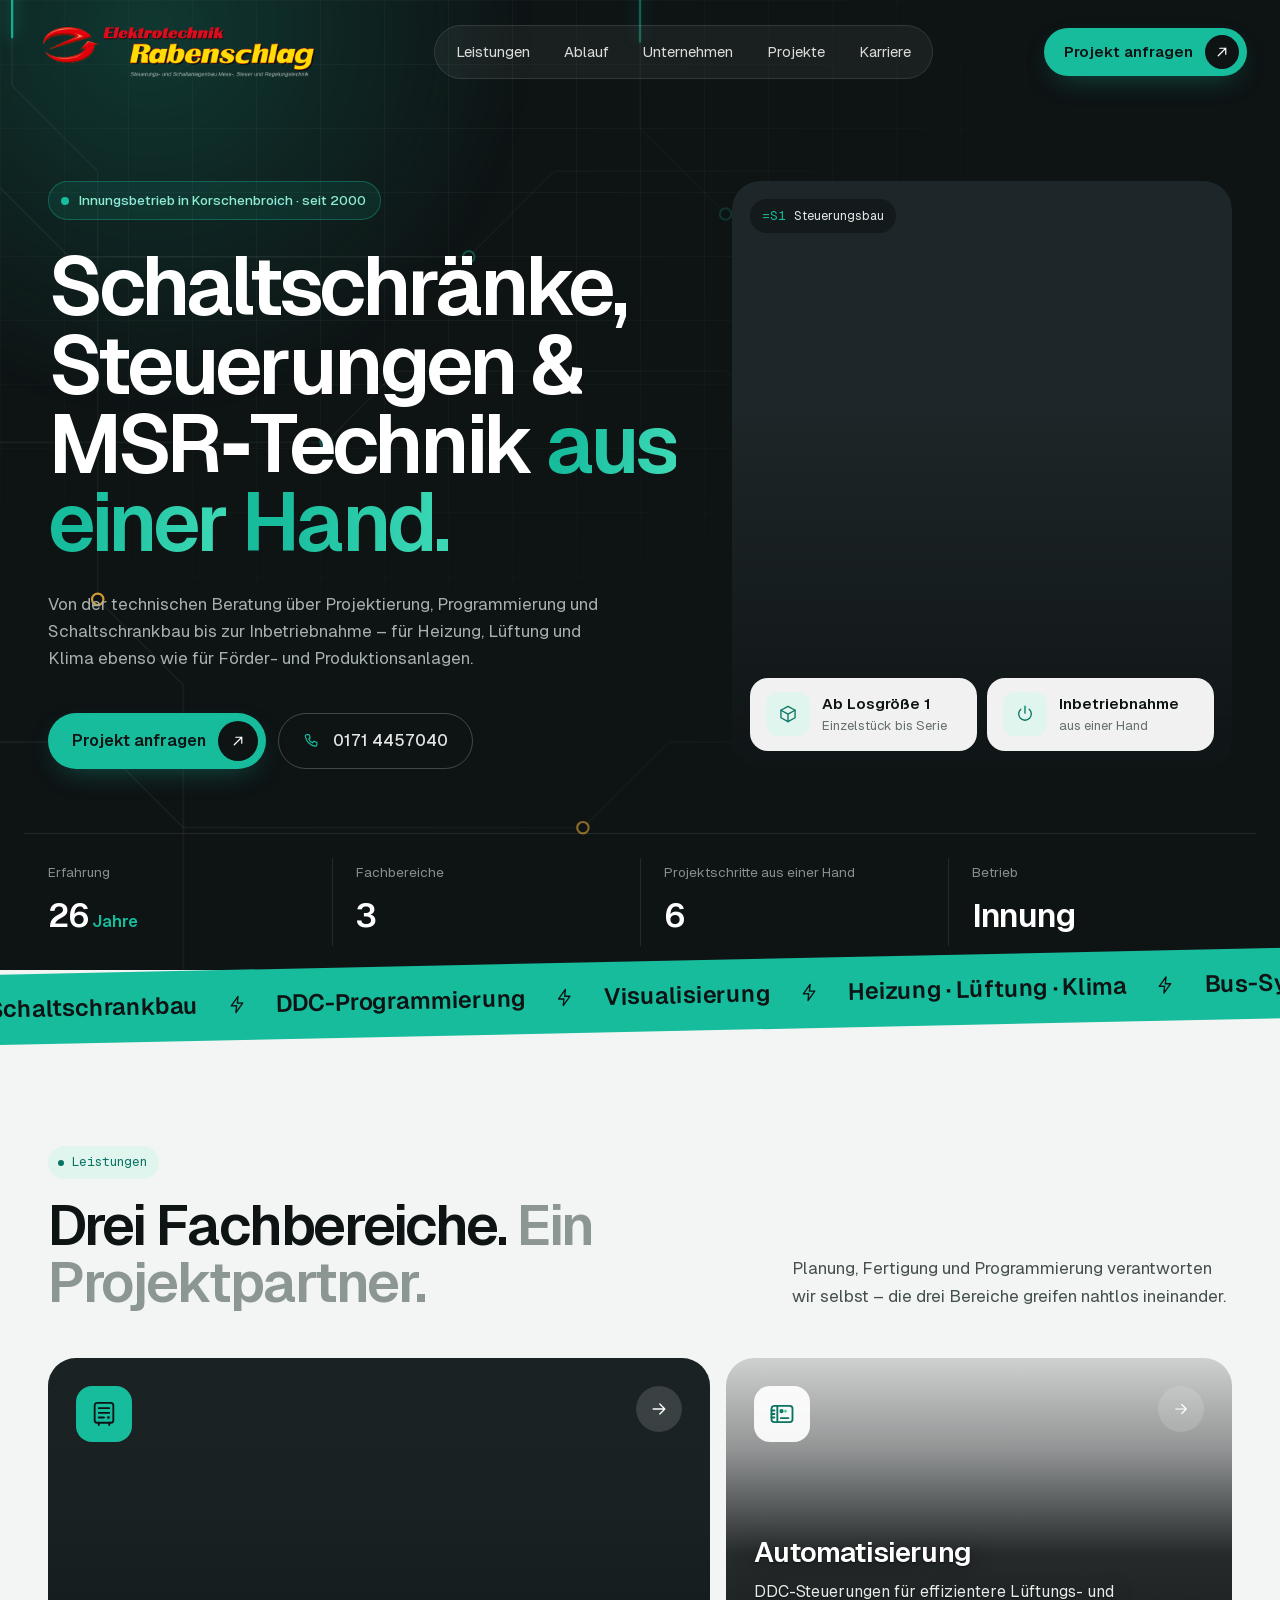
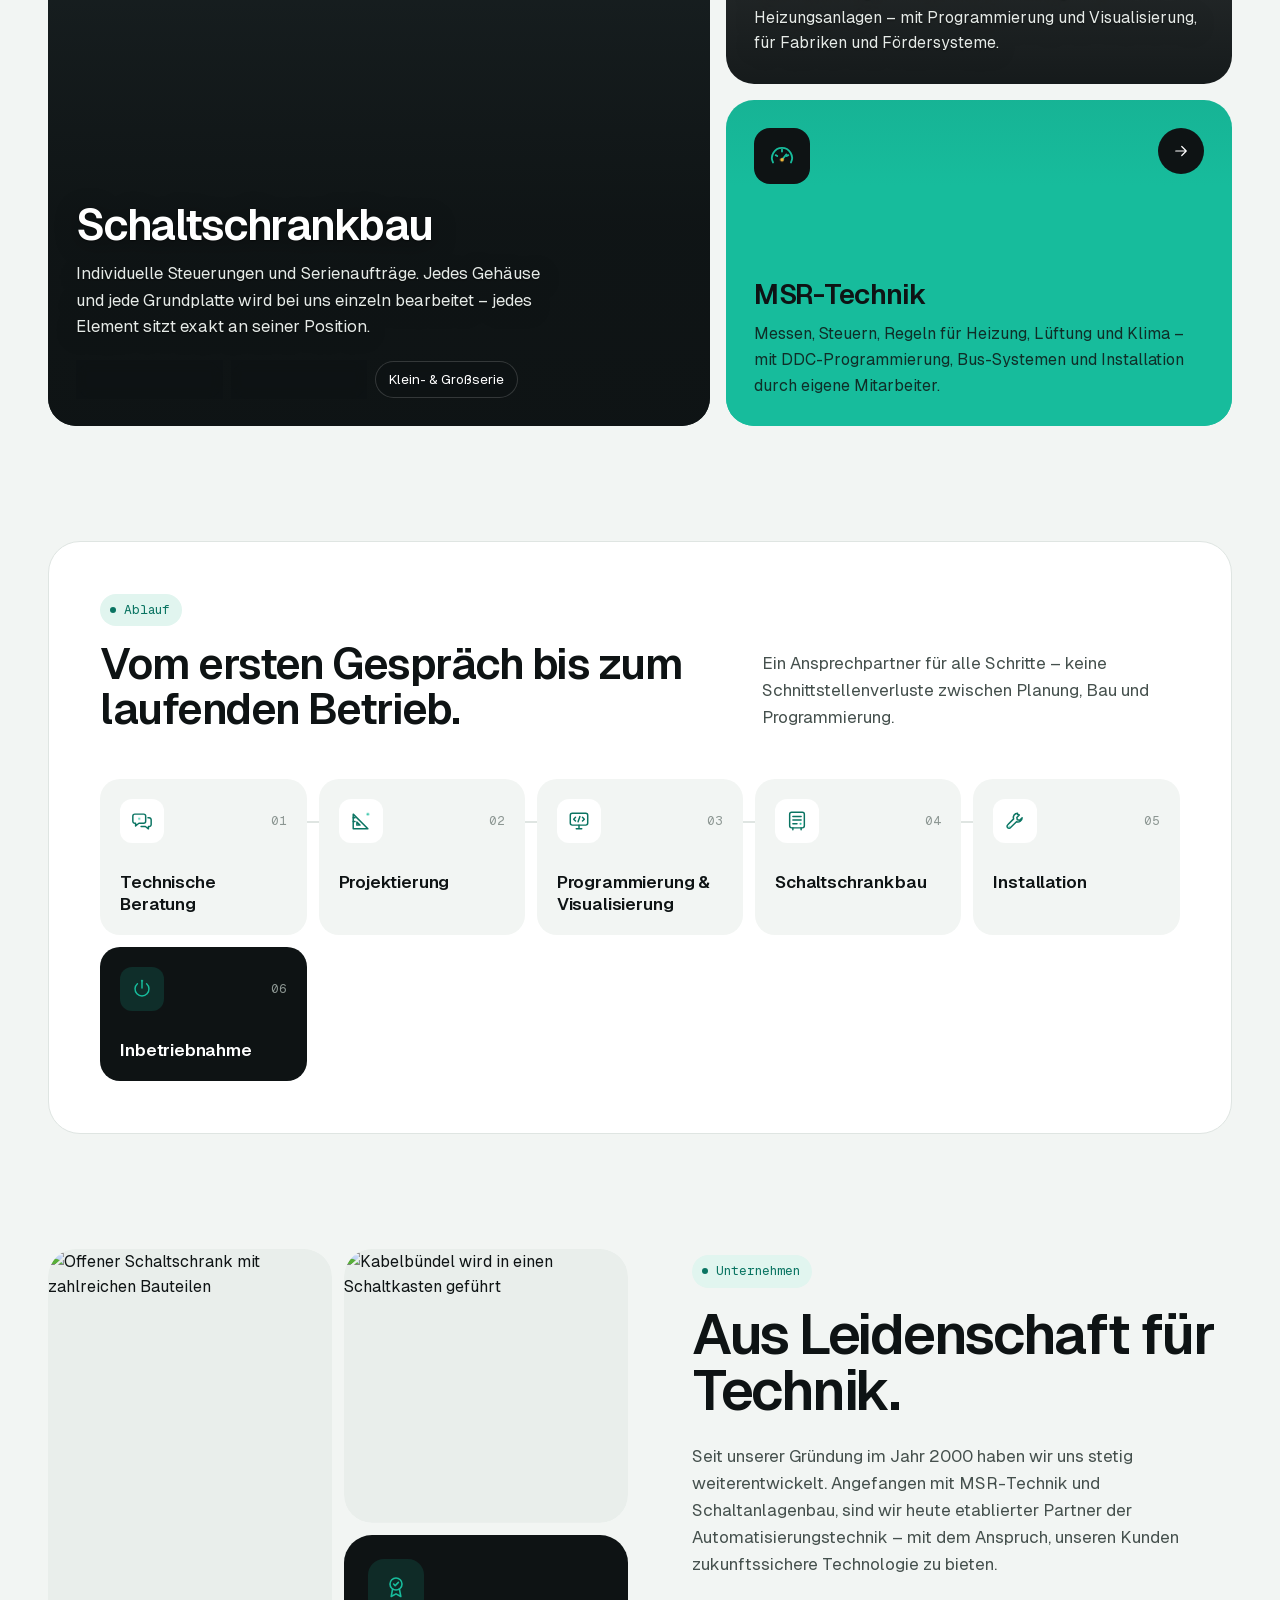
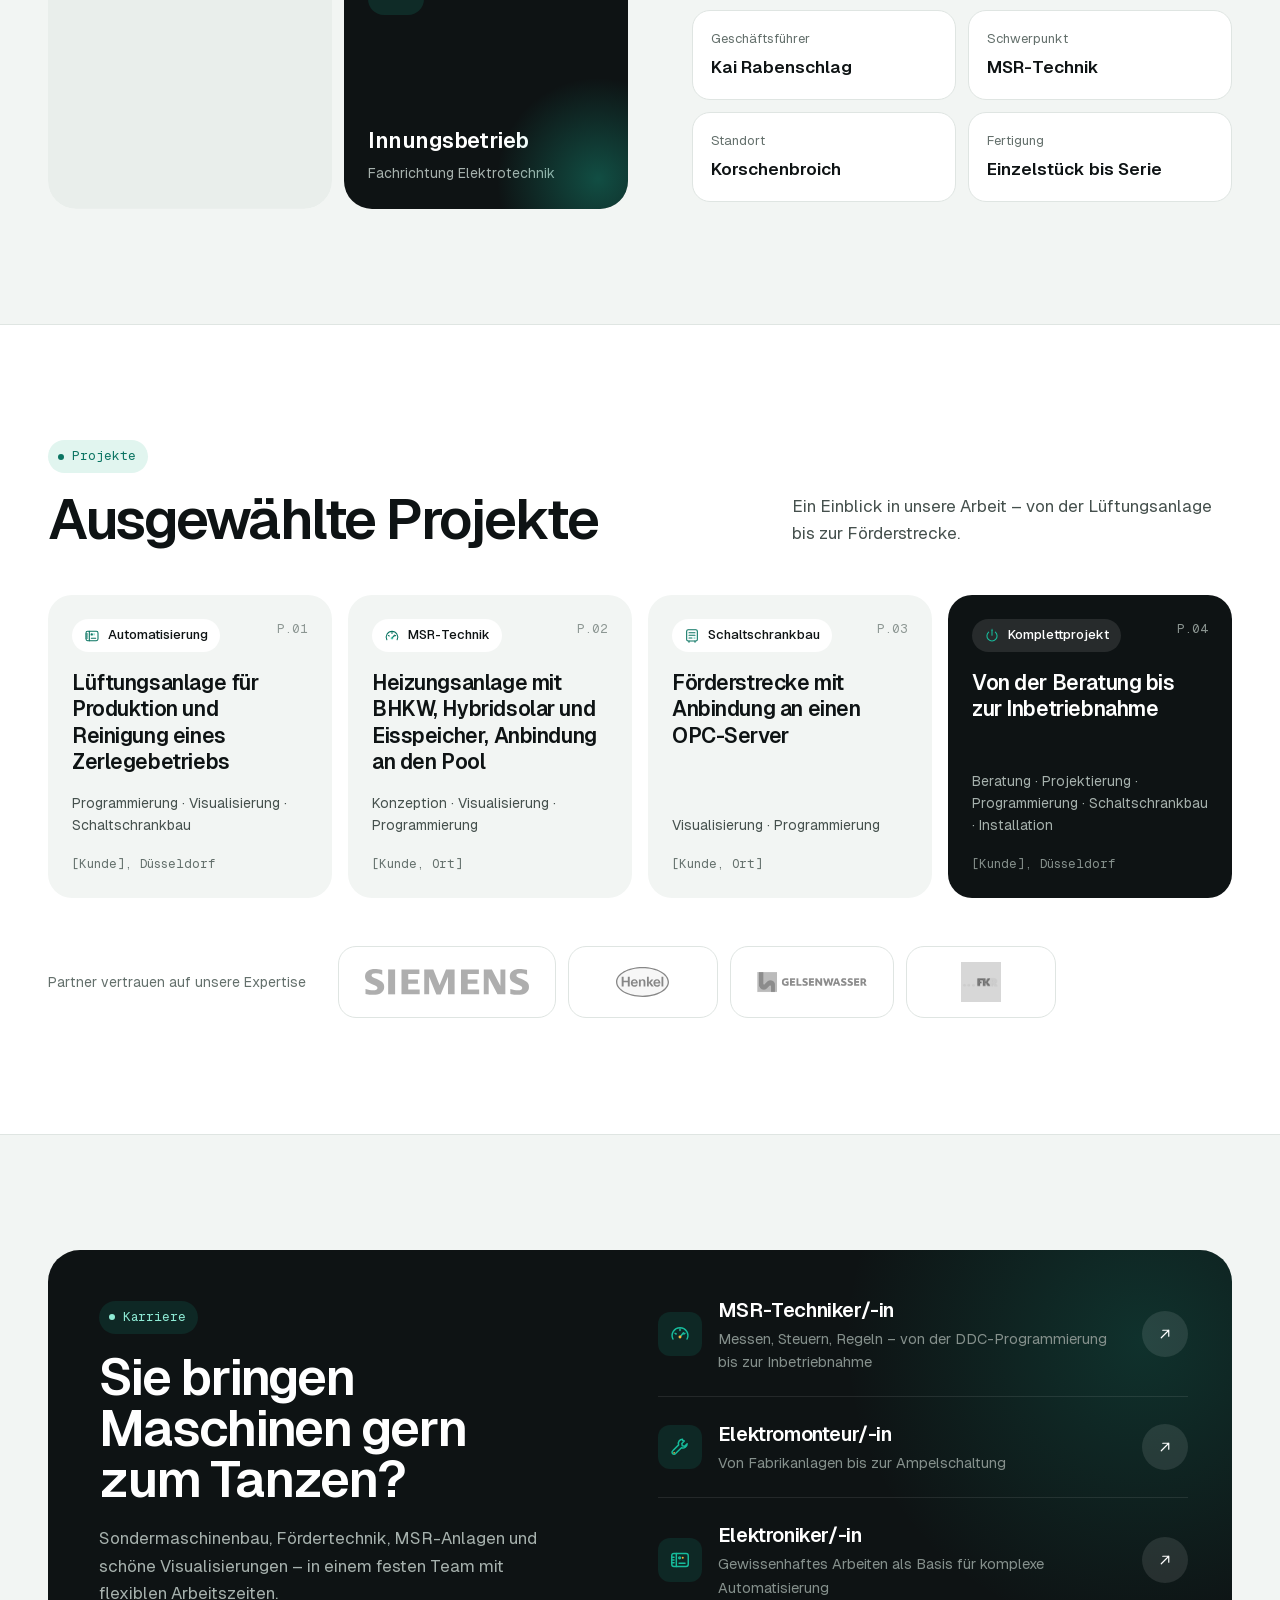
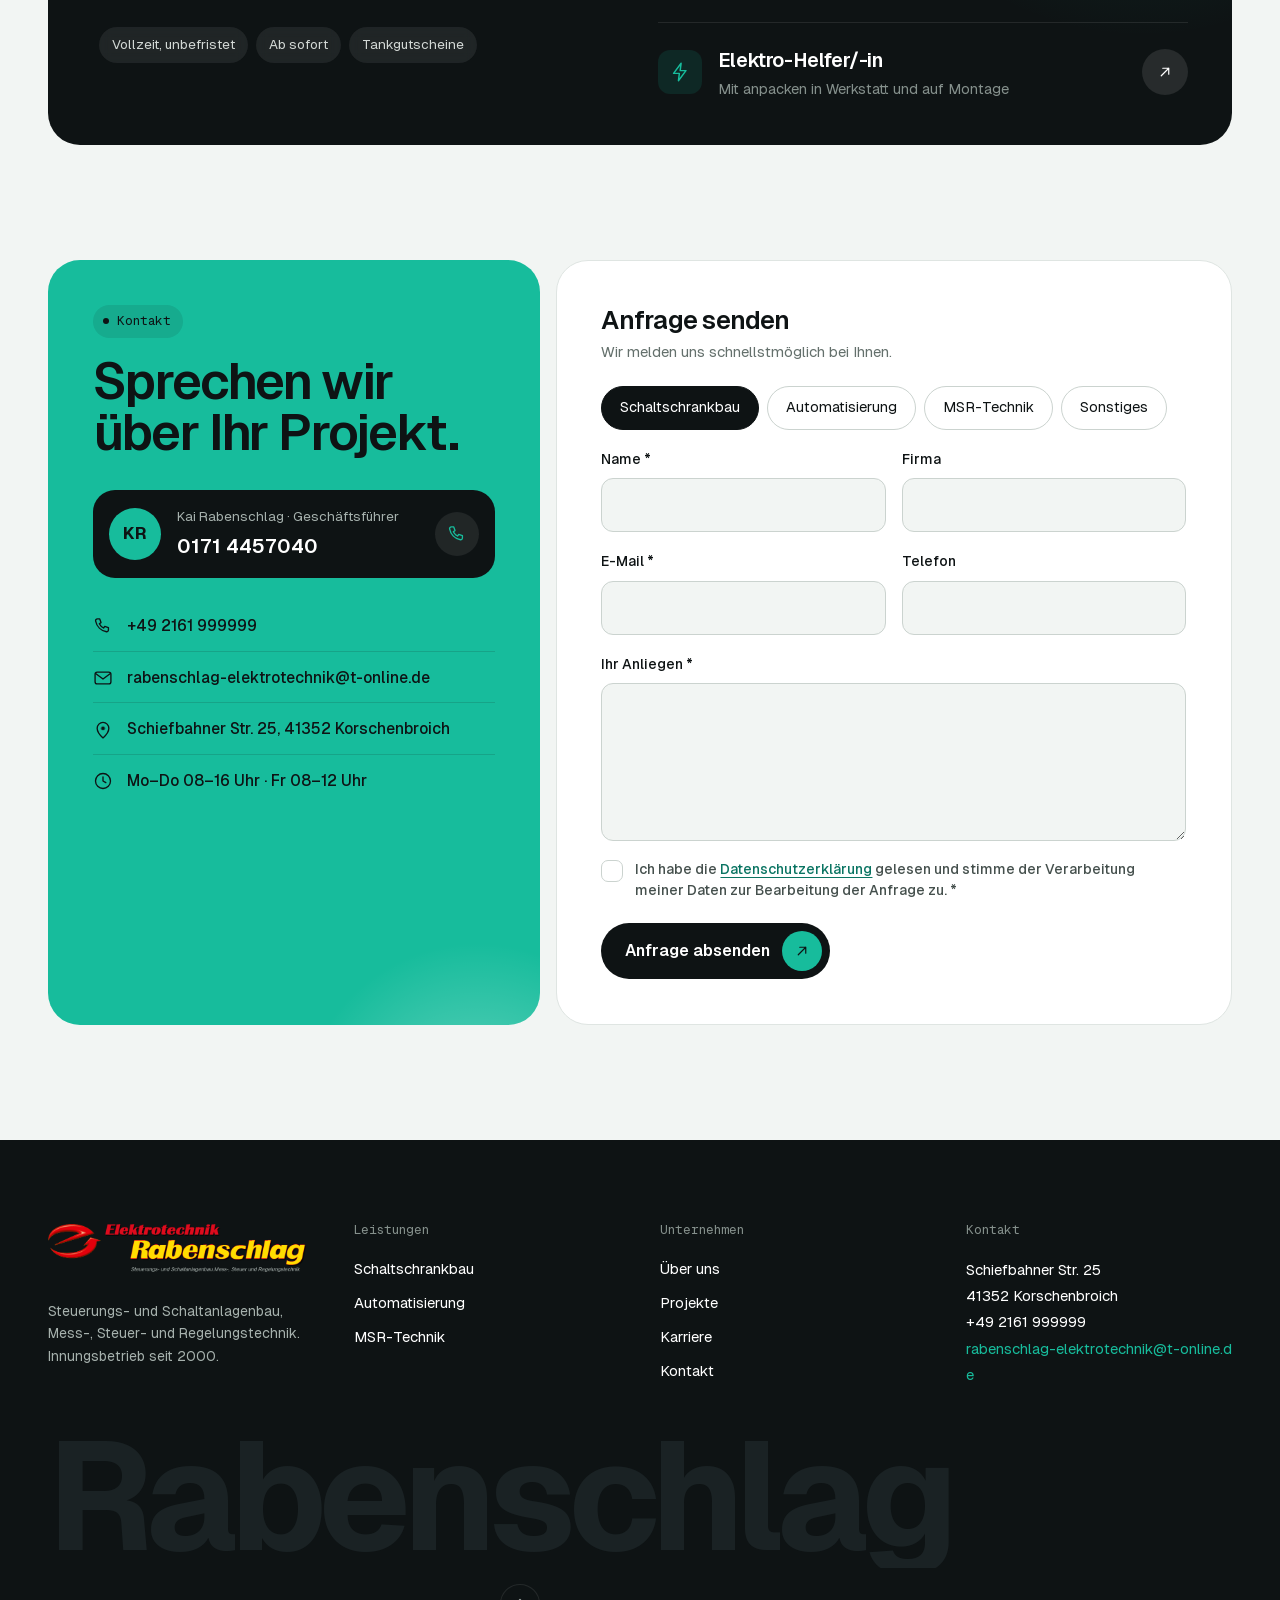
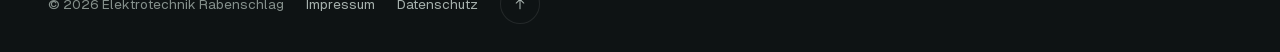
==== commit 253dc2d5: "Leistungskarten: bessere Lesbarkeit der Schrift auf Fotos Kräftigerer Verlauf, Textschatten und dunk" ====
--- a/docs/index.html
+++ b/docs/index.html
@@ -17,7 +17,7 @@
 <link rel="icon" href="favicon.ico">
 <link rel="preload" href="assets/fonts/Geist-Variable.woff2" as="font" type="font/woff2" crossorigin>
 <link rel="preconnect" href="https://images.unsplash.com">
-<link rel="stylesheet" href="assets/css/site.css?v=3">
+<link rel="stylesheet" href="assets/css/site.css?v=4">
 <script>document.documentElement.classList.replace('no-js','js')</script>
 <script src="assets/js/site.js?v=2" defer></script>
 <script type="application/ld+json">{"@context":"https://schema.org","@type":"Electrician","name":"Elektrotechnik Rabenschlag","url":"https://www.elektrotechnik-rabenschlag.de","email":"rabenschlag-elektrotechnik@t-online.de","telephone":"+491714457040","foundingDate":"2000","founder":{"@type":"Person","name":"Kai Rabenschlag"},"address":{"@type":"PostalAddress","streetAddress":"Schiefbahner Str. 25","postalCode":"41352","addressLocality":"Korschenbroich","addressCountry":"DE"},"openingHoursSpecification":[{"@type":"OpeningHoursSpecification","dayOfWeek":["Monday","Tuesday","Wednesday","Thursday"],"opens":"08:00","closes":"16:00"},{"@type":"OpeningHoursSpecification","dayOfWeek":"Friday","opens":"08:00","closes":"12:00"}],"knowsAbout":["Schaltschrankbau","Automatisierungstechnik","MSR-Technik","DDC-Programmierung","Heizung, Lüftung, Klima"]}</script>
@@ -313,7 +313,7 @@
         <h3 class="h3">Anfrage senden</h3>
         <p>Wir melden uns schnellstmöglich bei Ihnen.</p>
       </div>
-      <input type="hidden" name="_t" value="1791983396.888d18b7d37b304d11dd3fbd9f3846da841adc63f5df5fbe12c7a70d1f870b7a"><div class="hp" aria-hidden="true"><label>Website<input type="text" name="website" tabindex="-1" autocomplete="off"></label></div>      <fieldset class="chips span-2">
+      <input type="hidden" name="_t" value="1791983485.d523da1d9d2326c4a844668ad6fb516a5bcaa9533502c12e64019c190633da07"><div class="hp" aria-hidden="true"><label>Website<input type="text" name="website" tabindex="-1" autocomplete="off"></label></div>      <fieldset class="chips span-2">
         <legend class="sr-only">Fachbereich</legend>
                 <label class="chip"><input type="radio" name="bereich" value="schaltschrankbau" checked><span>Schaltschrankbau</span></label>
                 <label class="chip"><input type="radio" name="bereich" value="automatisierung"><span>Automatisierung</span></label>
--- a/docs/assets/css/site.css
+++ b/docs/assets/css/site.css
@@ -658,3 +658,10 @@
 .logos li:hover img { filter: none; opacity: 1; transform: scale(1.05); }
 @media (hover: none) { .logos img { filter: none; opacity: 1; } }
 @media (max-width: 640px) { .logos li { flex: 1 1 calc(50% - 6px); min-width: 0; padding: 0 14px; } }
+
+/* Lesbarkeit der Bild-Karten (Leistungen) – kräftiger Verlauf, Textschatten, dunkle Pills */
+.bento-big::before { background: linear-gradient(to top, rgba(14,19,20,.97) 0%, rgba(14,19,20,.92) 30%, rgba(14,19,20,.6) 55%, rgba(14,19,20,.25) 78%, rgba(14,19,20,.2) 100%); }
+.bento-big h3, .bento-big p, .bento-photo:not(.bento-teal) h3, .bento-photo:not(.bento-teal) p { text-shadow: 0 1px 2px rgba(0,0,0,.55), 0 4px 24px rgba(0,0,0,.45); }
+.bento-big p, .bento-photo:not(.bento-teal) p { color: #E6EBE8; }
+.bento-big .pill { background: rgba(14,19,20,.62); border: 1px solid rgba(255,255,255,.16); color: #fff; }
+.bento-photo:not(.bento-teal)::before { background: linear-gradient(to top, rgba(14,19,20,.97) 0%, rgba(14,19,20,.9) 40%, rgba(14,19,20,.45) 72%, rgba(14,19,20,.2) 100%); }
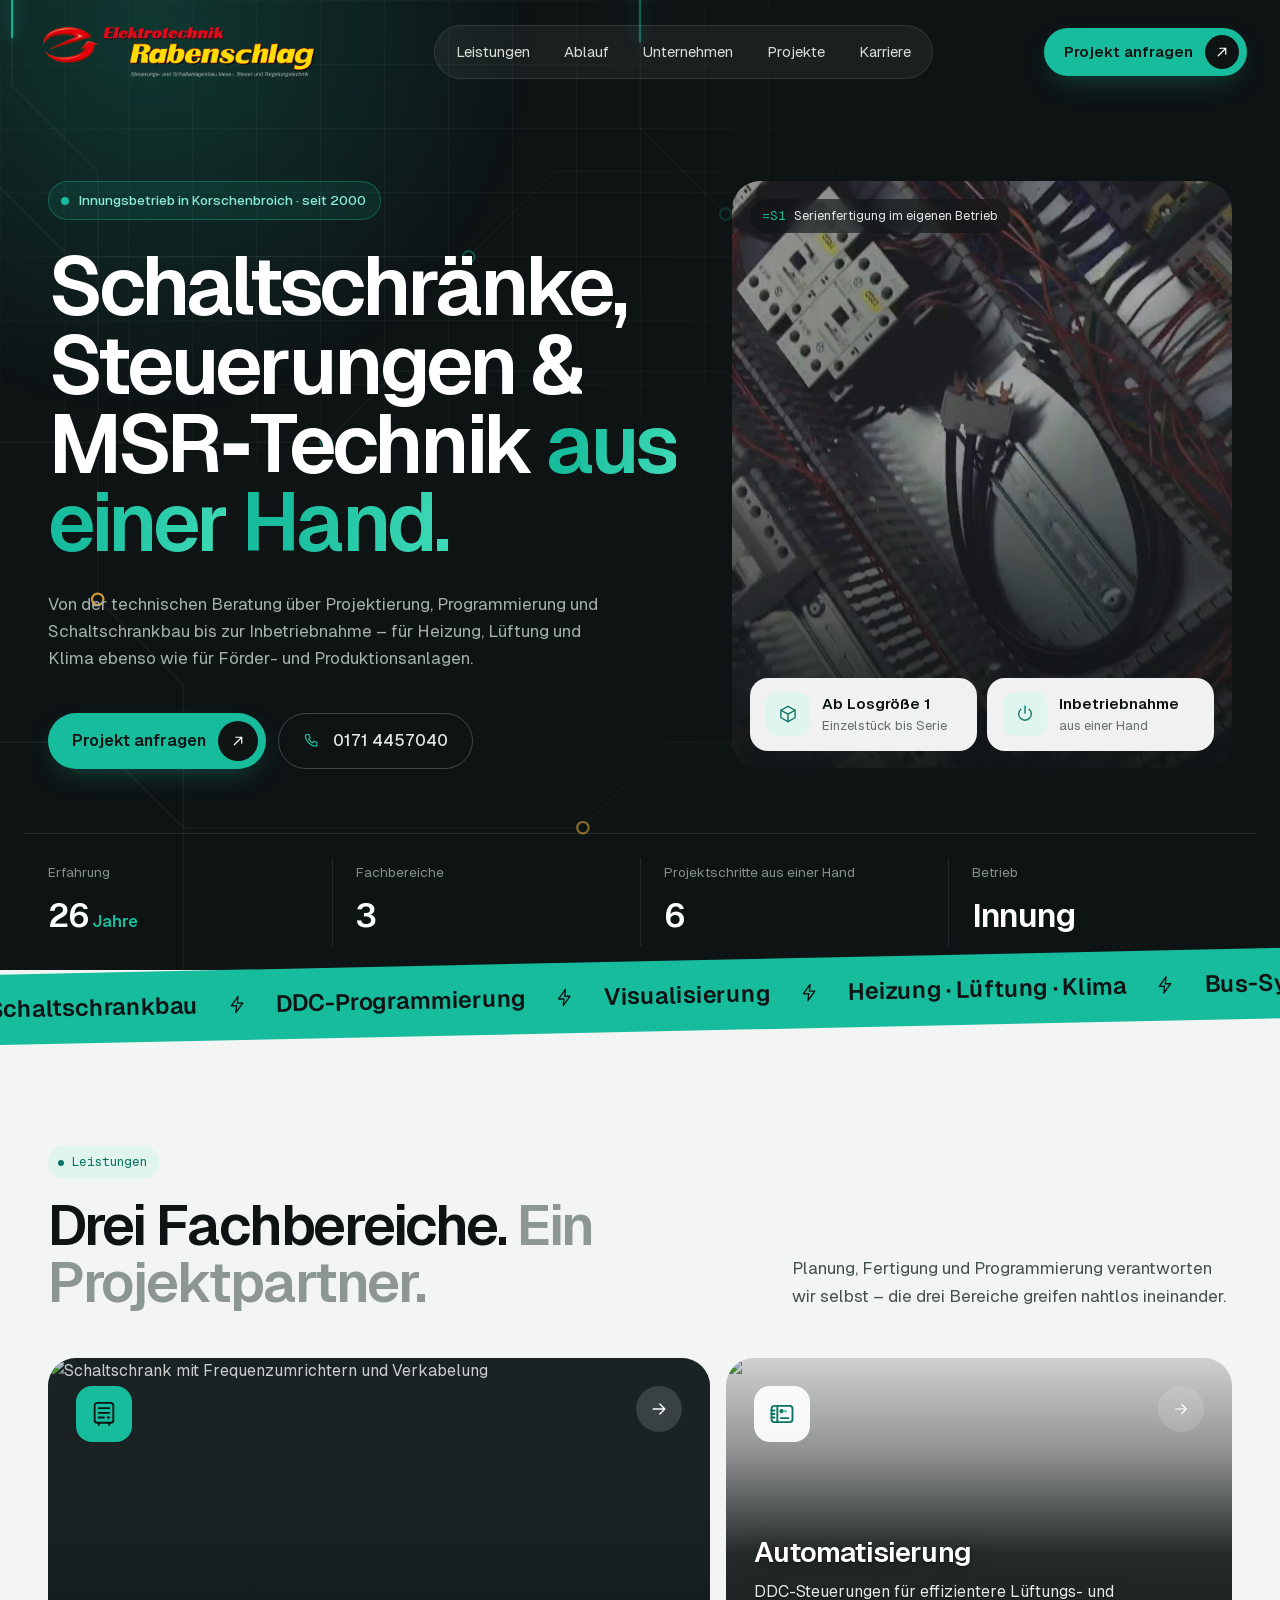
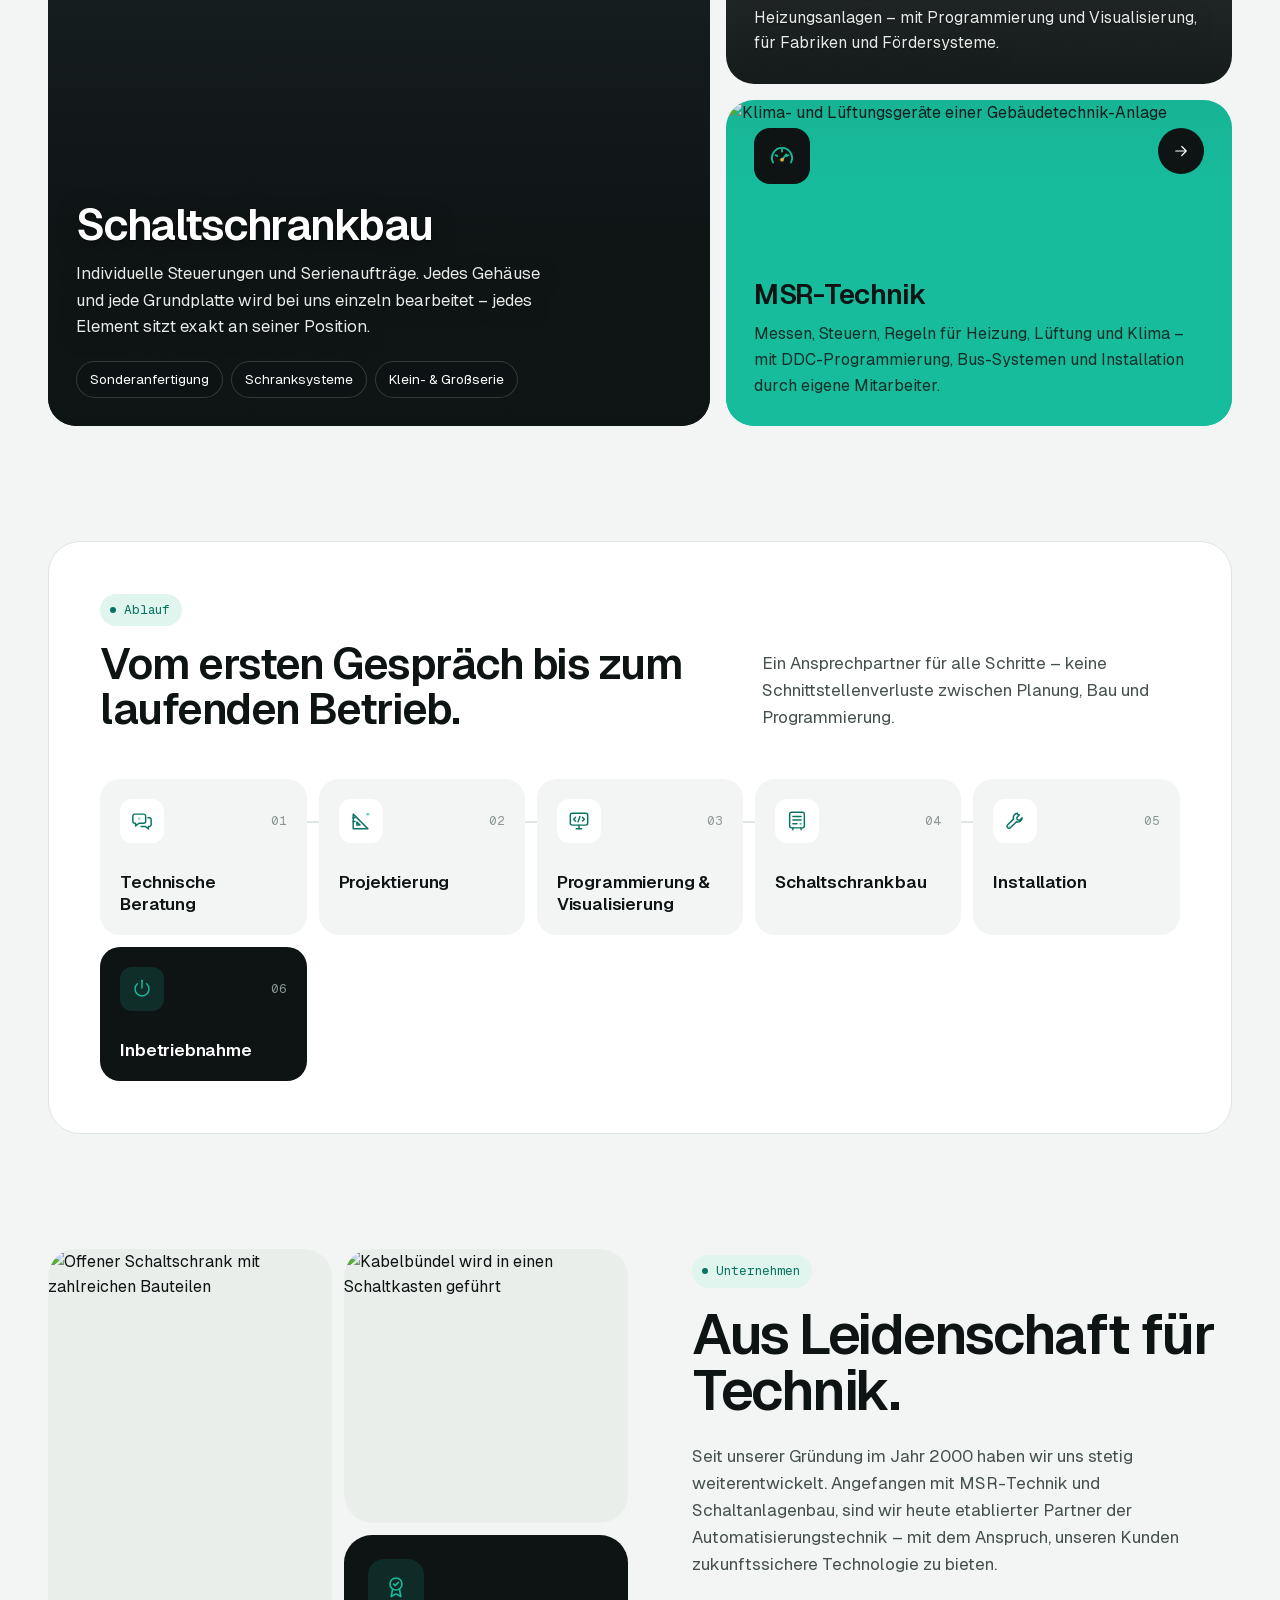
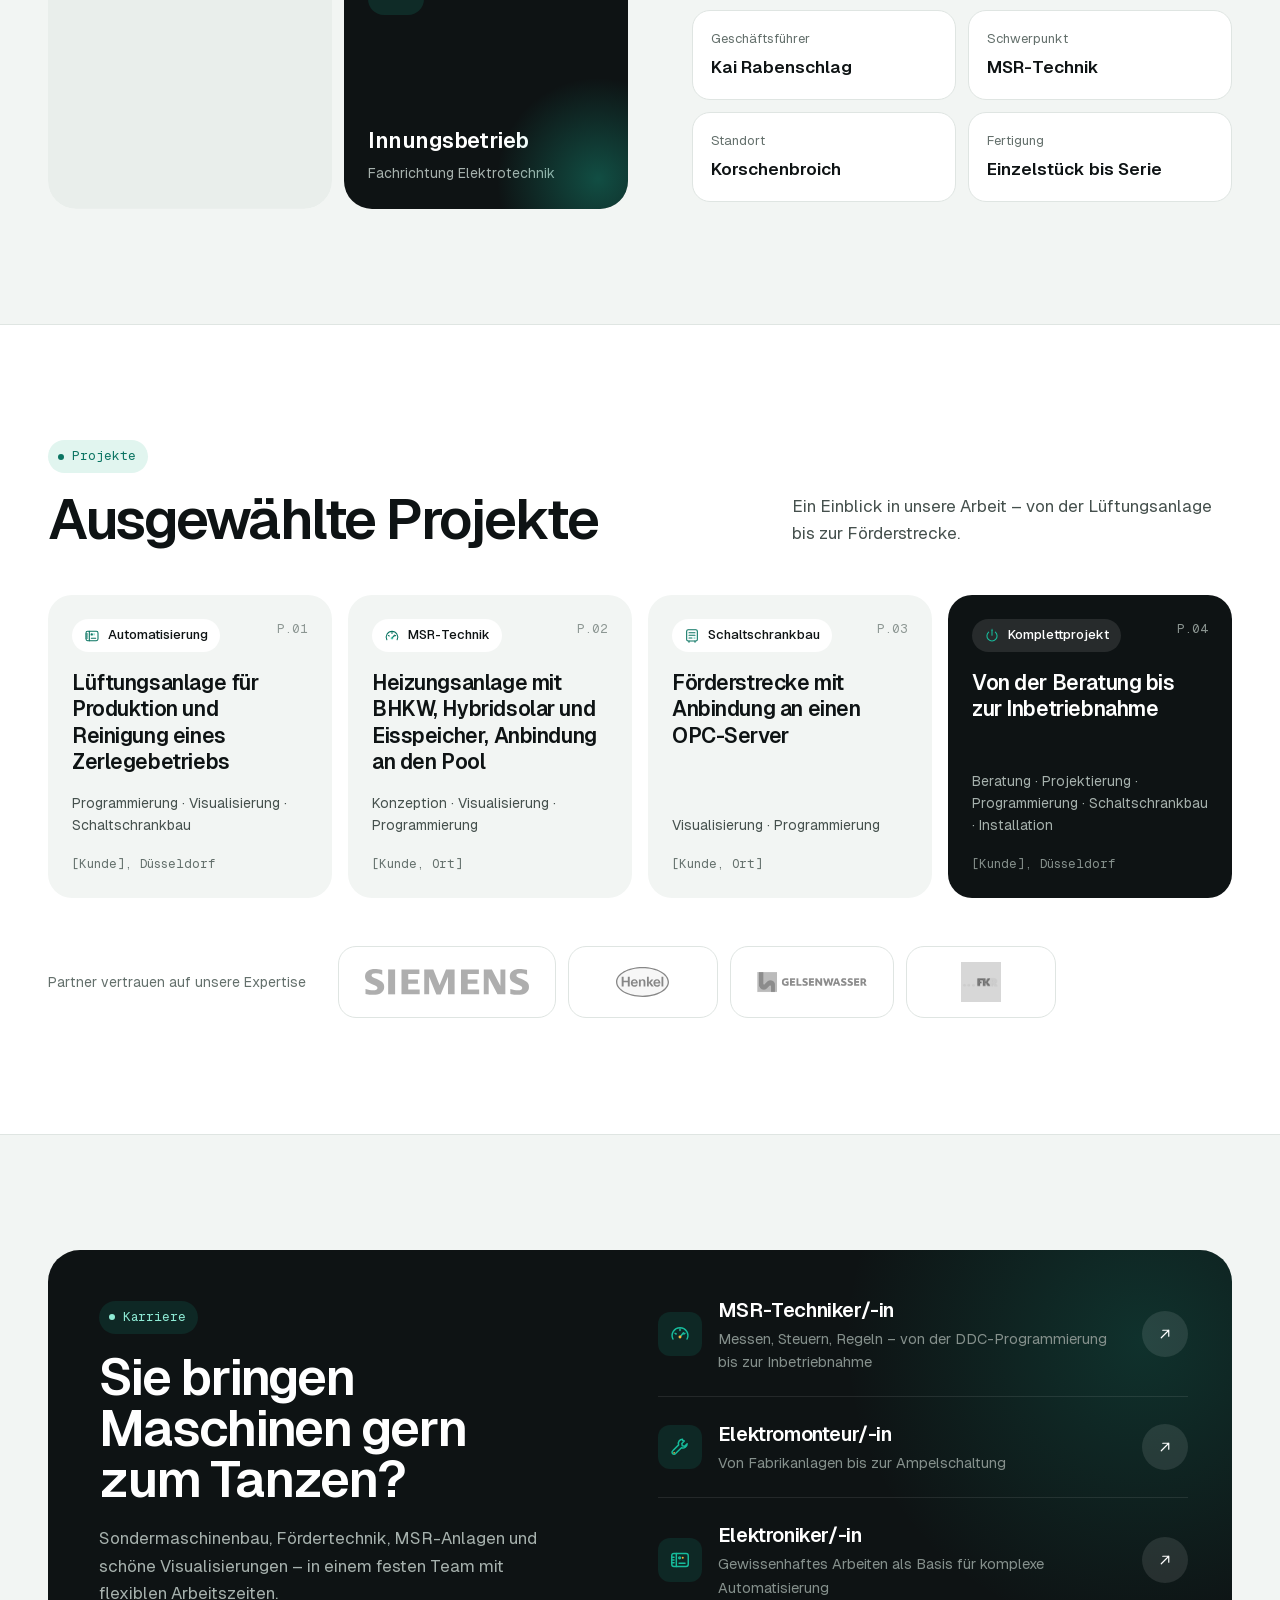
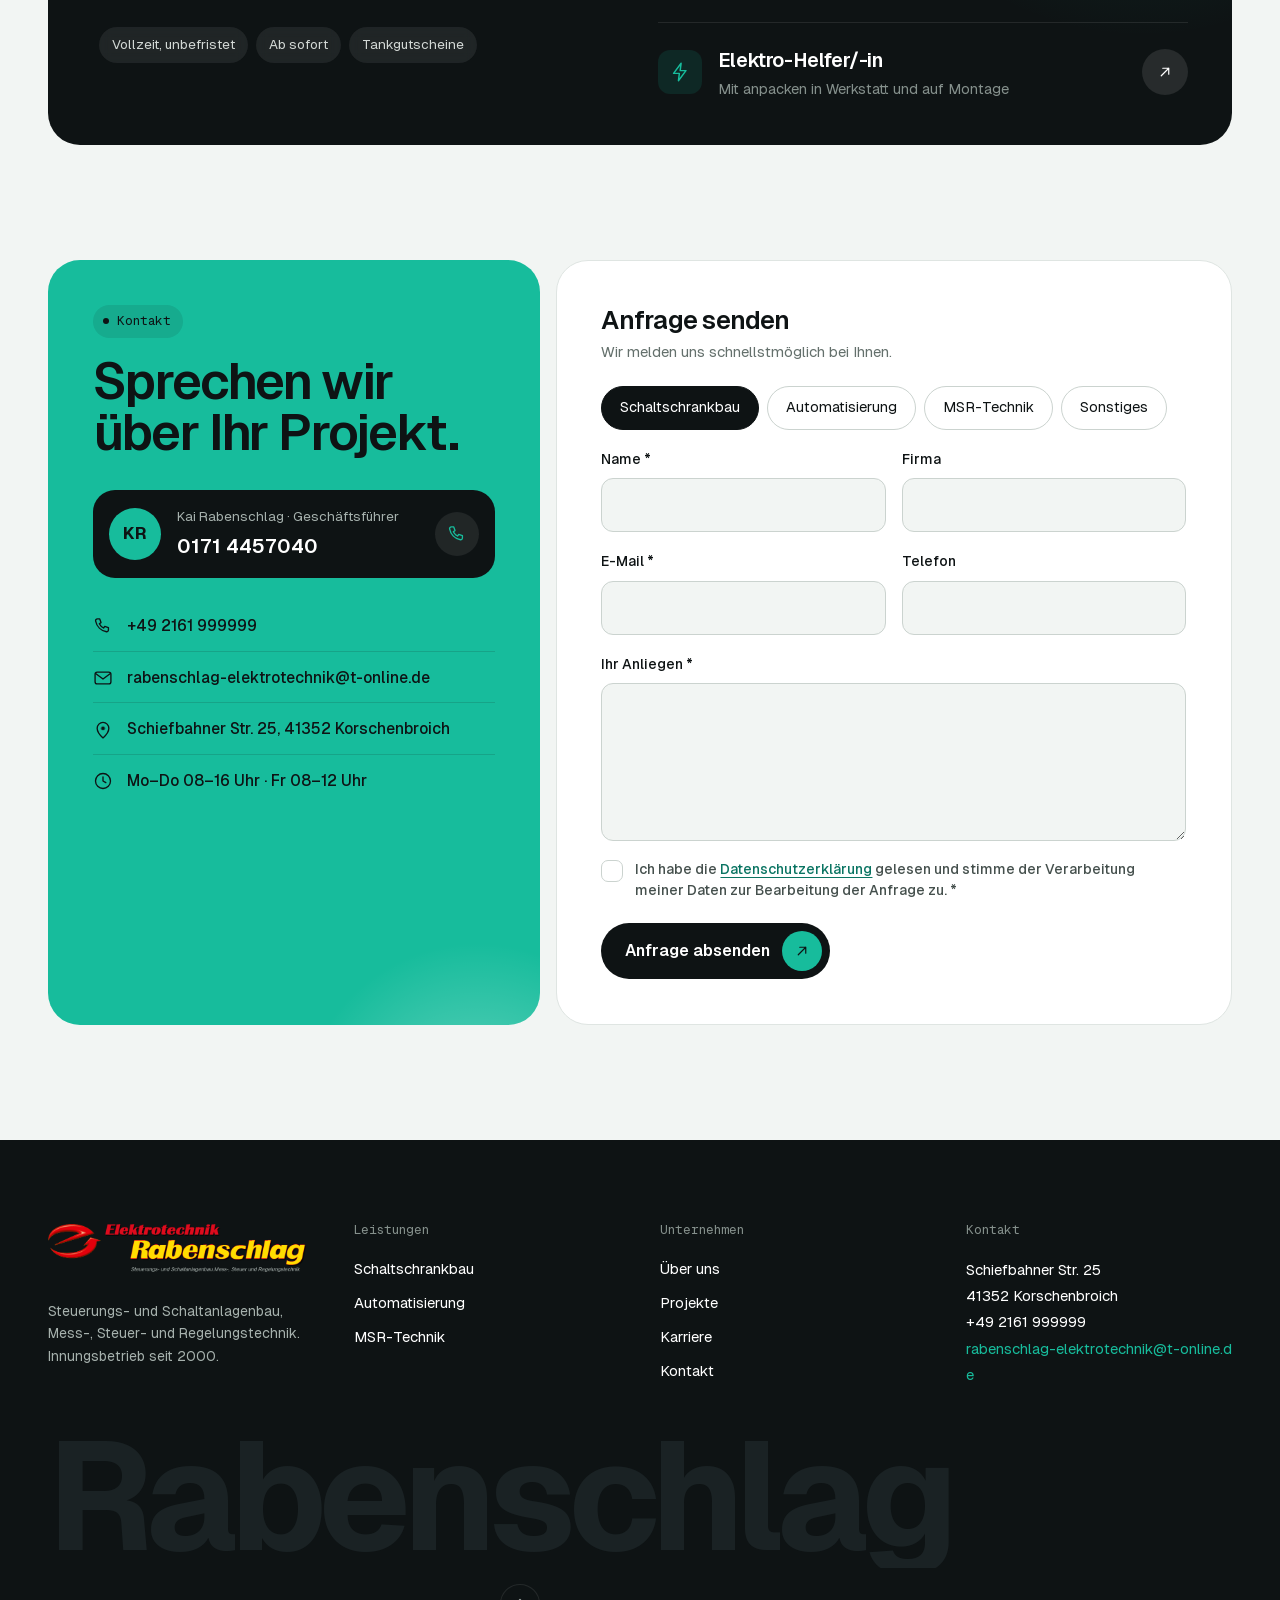
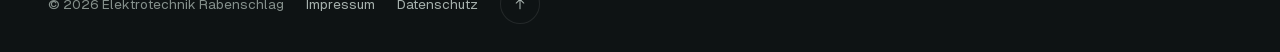
==== commit 8fa36918: "Hero: Video „Serienfertigung“ aus der Werkstatt statt Foto Stummes Loop-Video von der bisherigen Web" ====
--- a/docs/index.html
+++ b/docs/index.html
@@ -17,9 +17,9 @@
 <link rel="icon" href="favicon.ico">
 <link rel="preload" href="assets/fonts/Geist-Variable.woff2" as="font" type="font/woff2" crossorigin>
 <link rel="preconnect" href="https://images.unsplash.com">
-<link rel="stylesheet" href="assets/css/site.css?v=4">
+<link rel="stylesheet" href="assets/css/site.css?v=5">
 <script>document.documentElement.classList.replace('no-js','js')</script>
-<script src="assets/js/site.js?v=2" defer></script>
+<script src="assets/js/site.js?v=3" defer></script>
 <script type="application/ld+json">{"@context":"https://schema.org","@type":"Electrician","name":"Elektrotechnik Rabenschlag","url":"https://www.elektrotechnik-rabenschlag.de","email":"rabenschlag-elektrotechnik@t-online.de","telephone":"+491714457040","foundingDate":"2000","founder":{"@type":"Person","name":"Kai Rabenschlag"},"address":{"@type":"PostalAddress","streetAddress":"Schiefbahner Str. 25","postalCode":"41352","addressLocality":"Korschenbroich","addressCountry":"DE"},"openingHoursSpecification":[{"@type":"OpeningHoursSpecification","dayOfWeek":["Monday","Tuesday","Wednesday","Thursday"],"opens":"08:00","closes":"16:00"},{"@type":"OpeningHoursSpecification","dayOfWeek":"Friday","opens":"08:00","closes":"12:00"}],"knowsAbout":["Schaltschrankbau","Automatisierungstechnik","MSR-Technik","DDC-Programmierung","Heizung, Lüftung, Klima"]}</script>
 </head>
 <body class="page-home">
@@ -80,8 +80,11 @@
       </div>
 
       <div class="hero-media" data-reveal="clip" style="--d:2">
-        <img src="https://images.unsplash.com/photo-1652715564391-38cc4475b7f5?auto=format&amp;q=72&amp;w=1200" srcset="https://images.unsplash.com/photo-1652715564391-38cc4475b7f5?auto=format&amp;q=72&amp;w=480 480w, https://images.unsplash.com/photo-1652715564391-38cc4475b7f5?auto=format&amp;q=72&amp;w=800 800w, https://images.unsplash.com/photo-1652715564391-38cc4475b7f5?auto=format&amp;q=72&amp;w=1200 1200w, https://images.unsplash.com/photo-1652715564391-38cc4475b7f5?auto=format&amp;q=72&amp;w=1600 1600w, https://images.unsplash.com/photo-1652715564391-38cc4475b7f5?auto=format&amp;q=72&amp;w=2000 2000w" sizes="(max-width: 1000px) 100vw, 45vw" alt="Verdrahteter Steuerschrank mit Reihenklemmen und Steuerungsmodulen" style="object-position:center 40%" fetchpriority="high" decoding="async">        <span class="scanline" aria-hidden="true"></span>
-        <div class="tag"><span class="mono">=S1</span>Steuerungsbau</div>
+        <video class="hero-video" autoplay muted loop playsinline preload="auto" poster="assets/video/serienfertigung-poster.jpg" aria-label="Video: Verdrahtung eines Schaltschranks in unserer Fertigung">
+          <source src="assets/video/serienfertigung.mp4" type="video/mp4">
+        </video>
+        <span class="scanline" aria-hidden="true"></span>
+        <div class="tag"><span class="mono">=S1</span>Serienfertigung im eigenen Betrieb</div>
         <div class="hero-chips">
           <div class="float-chip"><span class="tile tile-sm"><svg class="ico ico-box" width="20" height="20" viewBox="0 0 24 24" fill="none" stroke="currentColor" stroke-width="1.6" stroke-linecap="round" stroke-linejoin="round" aria-hidden="true" focusable="false"><path pathLength="1" d="M12 2.8 20.5 7.5v9L12 21.2 3.5 16.5v-9z"/><path pathLength="1" d="M3.5 7.5 12 12.2l8.5-4.7M12 12.2v9"/></svg></span><span><strong>Ab Losgröße 1</strong><small>Einzelstück bis Serie</small></span></div>
           <div class="float-chip"><span class="tile tile-sm"><svg class="ico ico-power" width="20" height="20" viewBox="0 0 24 24" fill="none" stroke="currentColor" stroke-width="1.6" stroke-linecap="round" stroke-linejoin="round" aria-hidden="true" focusable="false"><path pathLength="1" d="M12 3v8"/><path pathLength="1" d="M7 6.2a7.6 7.6 0 1 0 10 0"/><circle pathLength="1" class="n" cx="12" cy="3" r="1.1"/></svg></span><span><strong>Inbetriebnahme</strong><small>aus einer Hand</small></span></div>
@@ -313,7 +316,7 @@
         <h3 class="h3">Anfrage senden</h3>
         <p>Wir melden uns schnellstmöglich bei Ihnen.</p>
       </div>
-      <input type="hidden" name="_t" value="1791983485.d523da1d9d2326c4a844668ad6fb516a5bcaa9533502c12e64019c190633da07"><div class="hp" aria-hidden="true"><label>Website<input type="text" name="website" tabindex="-1" autocomplete="off"></label></div>      <fieldset class="chips span-2">
+      <input type="hidden" name="_t" value="1791984542.a4d7a3d80b267a8713053847f26d6172dbd3589cbf892c4446cd9214a7281487"><div class="hp" aria-hidden="true"><label>Website<input type="text" name="website" tabindex="-1" autocomplete="off"></label></div>      <fieldset class="chips span-2">
         <legend class="sr-only">Fachbereich</legend>
                 <label class="chip"><input type="radio" name="bereich" value="schaltschrankbau" checked><span>Schaltschrankbau</span></label>
                 <label class="chip"><input type="radio" name="bereich" value="automatisierung"><span>Automatisierung</span></label>
--- a/docs/assets/css/site.css
+++ b/docs/assets/css/site.css
@@ -665,3 +665,6 @@
 .bento-big p, .bento-photo:not(.bento-teal) p { color: #E6EBE8; }
 .bento-big .pill { background: rgba(14,19,20,.62); border: 1px solid rgba(255,255,255,.16); color: #fff; }
 .bento-photo:not(.bento-teal)::before { background: linear-gradient(to top, rgba(14,19,20,.97) 0%, rgba(14,19,20,.9) 40%, rgba(14,19,20,.45) 72%, rgba(14,19,20,.2) 100%); }
+
+/* Hero-Video (Serienfertigung aus der eigenen Werkstatt) */
+.hero-video { position: absolute; inset: 0; width: 100%; height: 100%; object-fit: cover; }
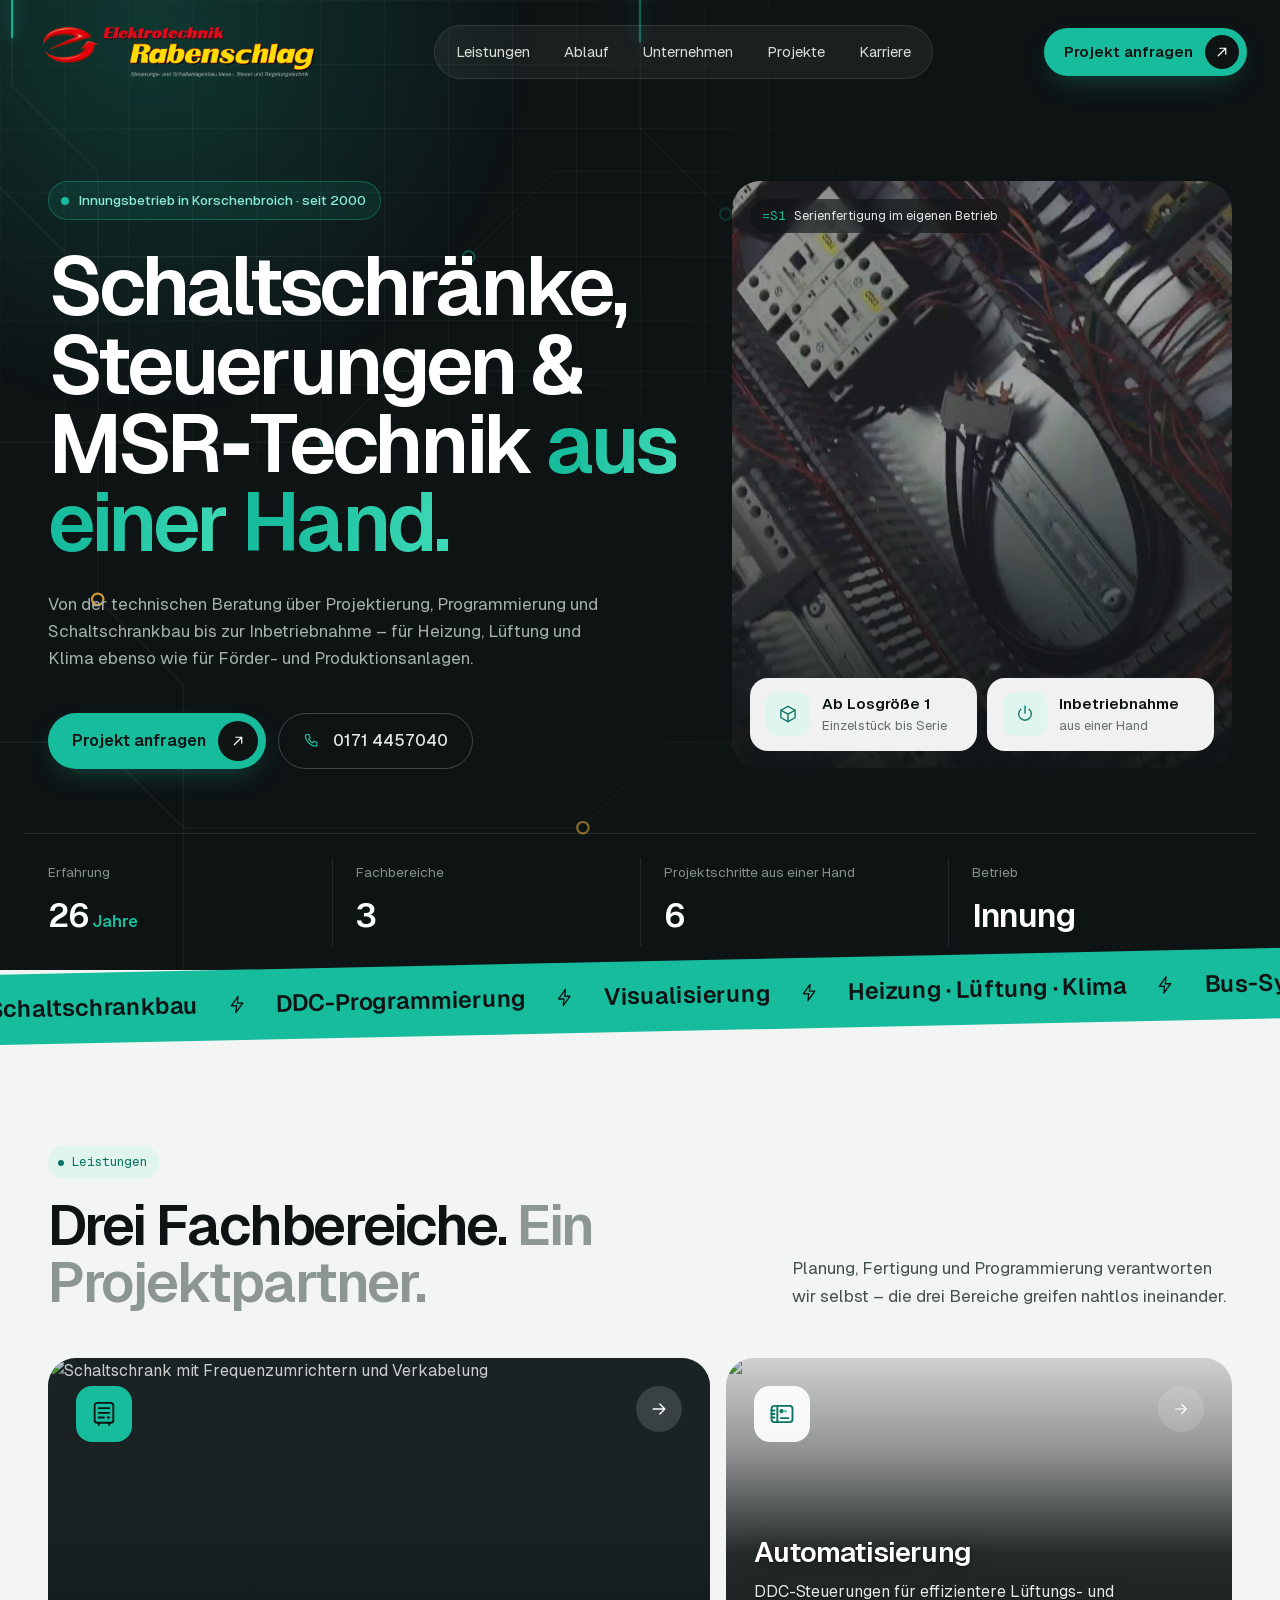
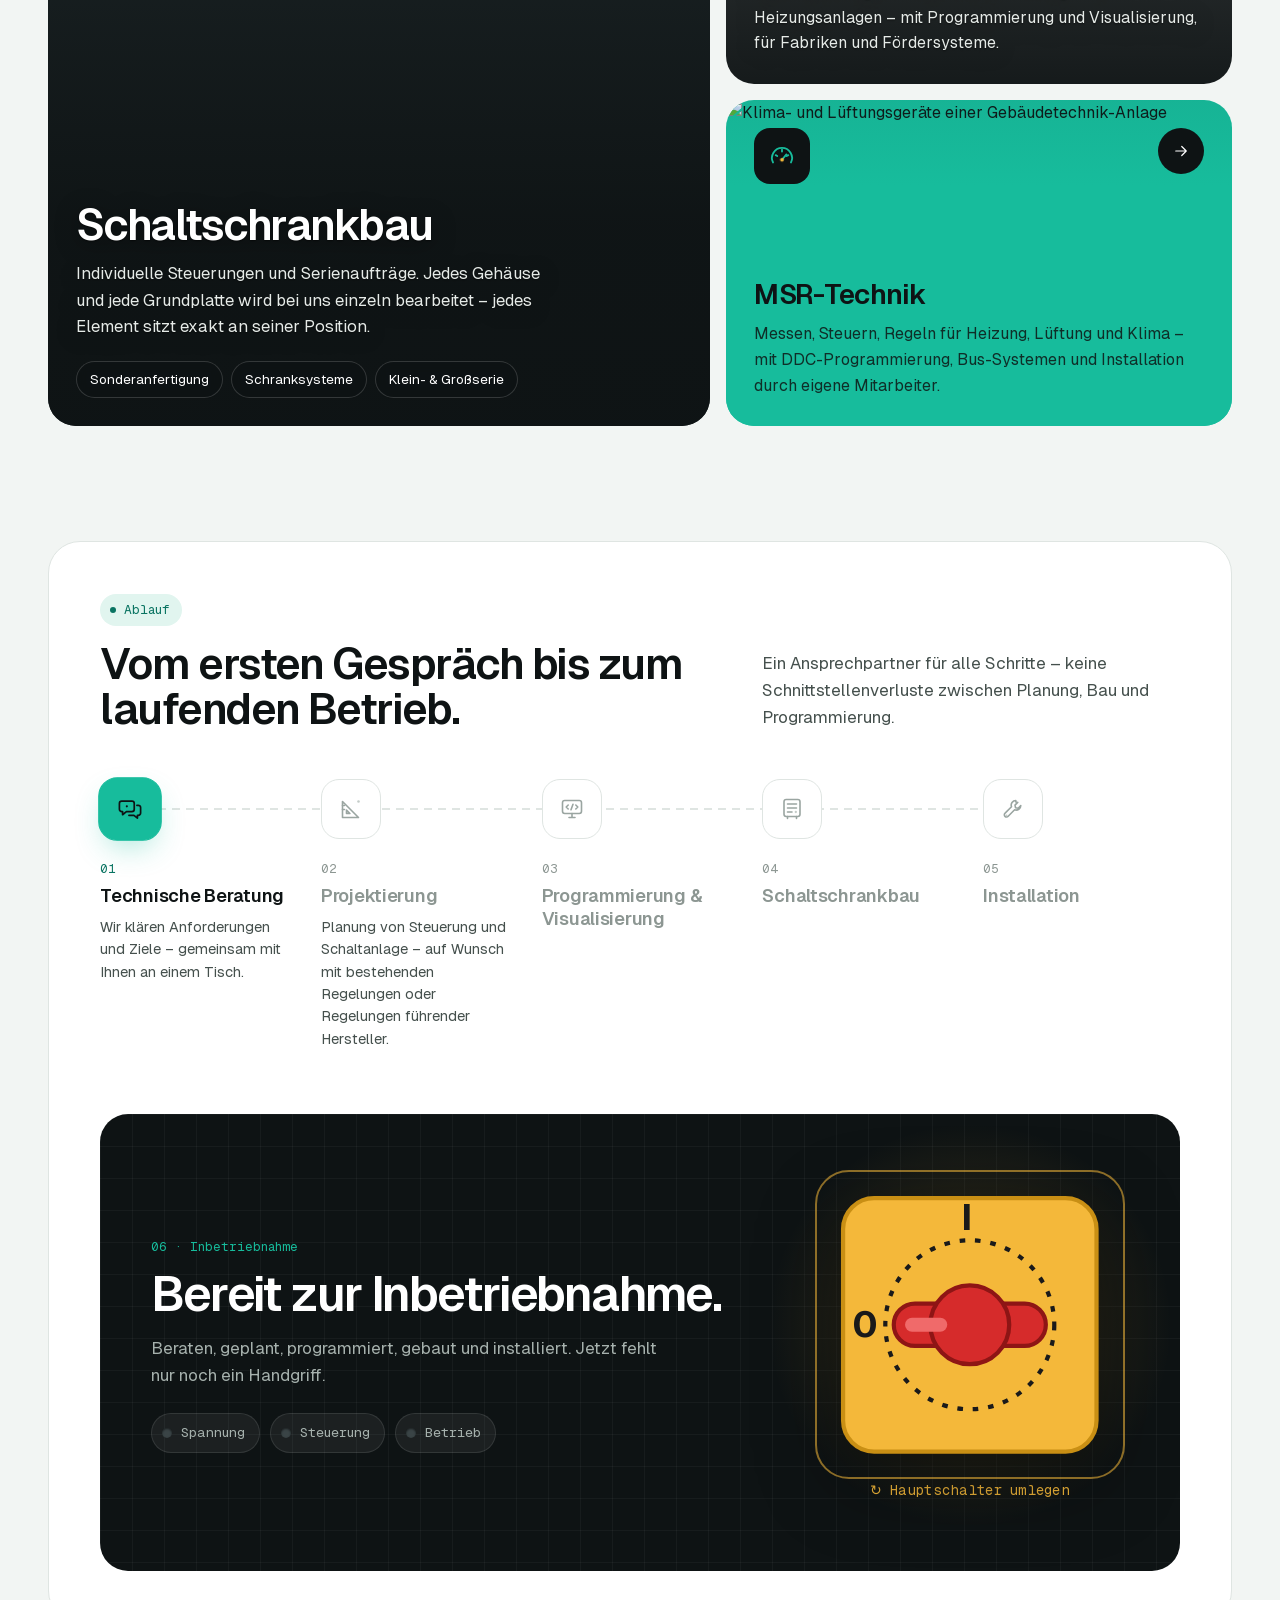
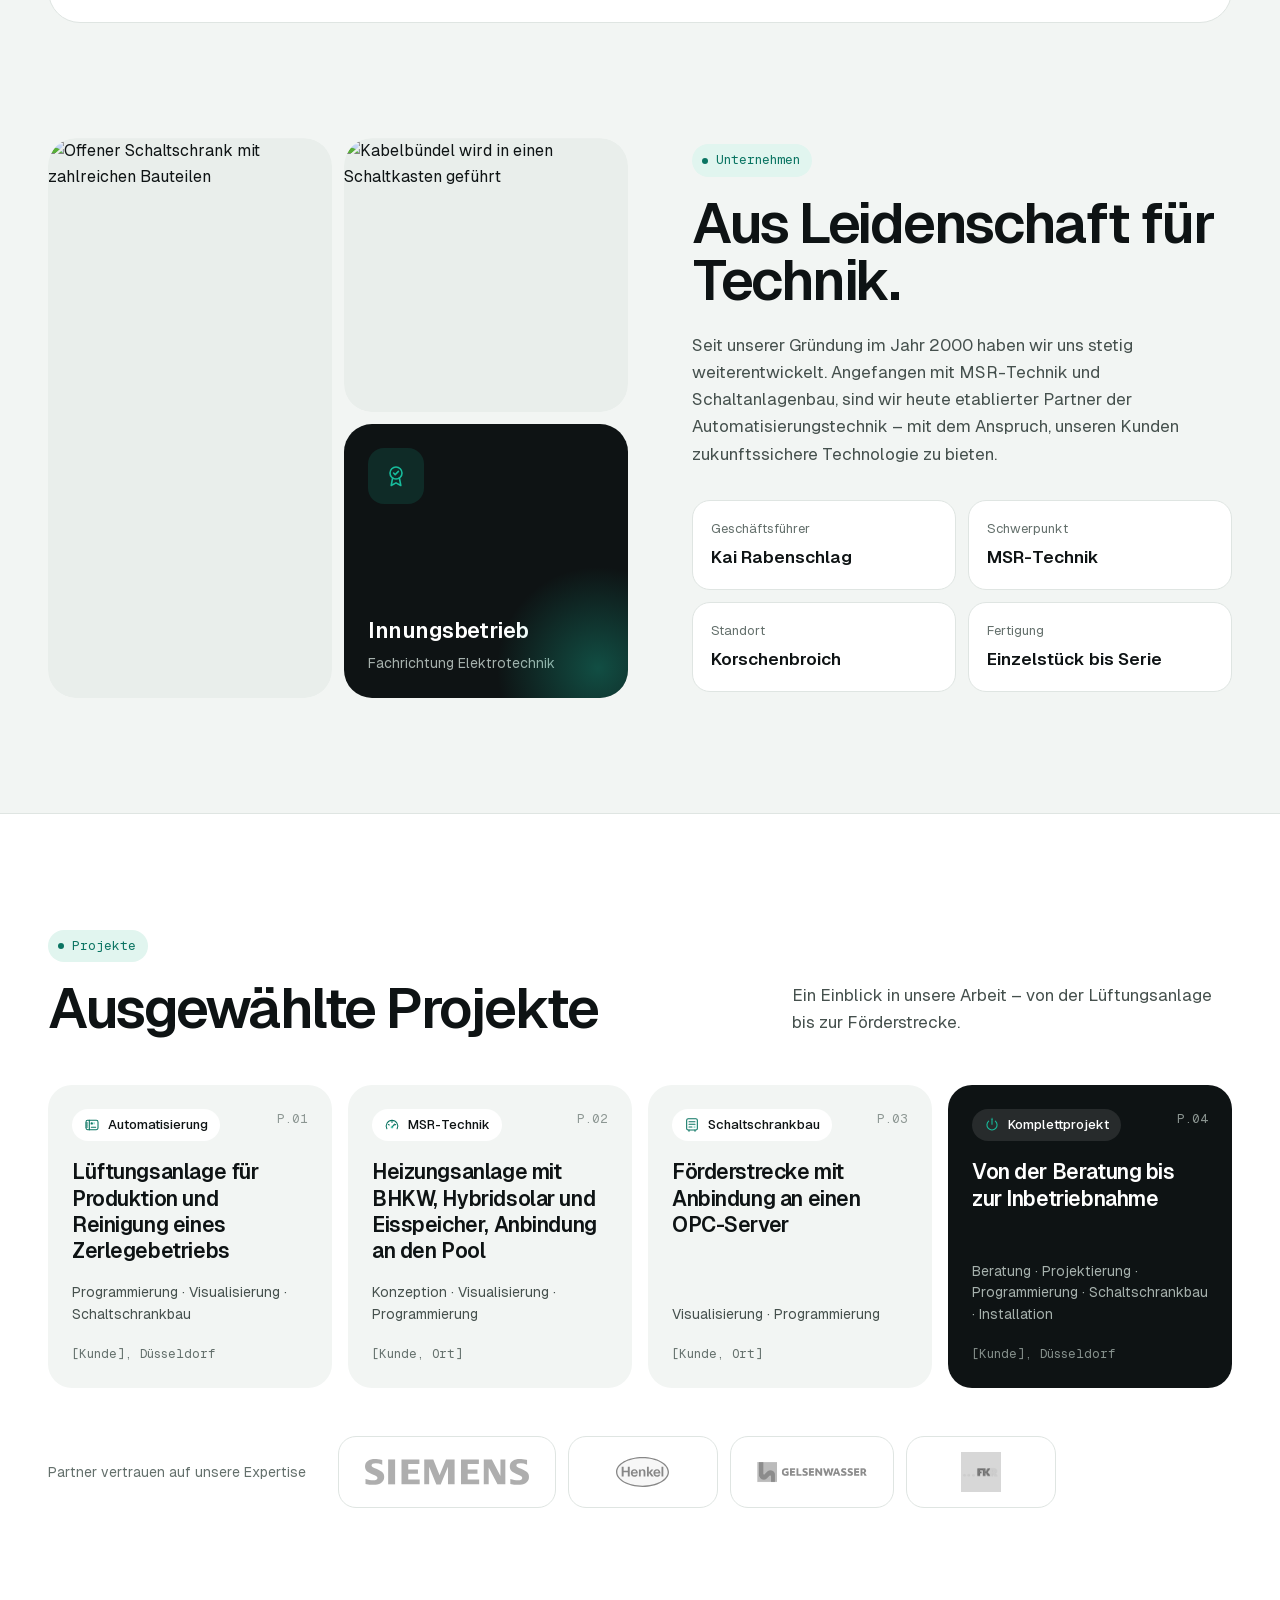
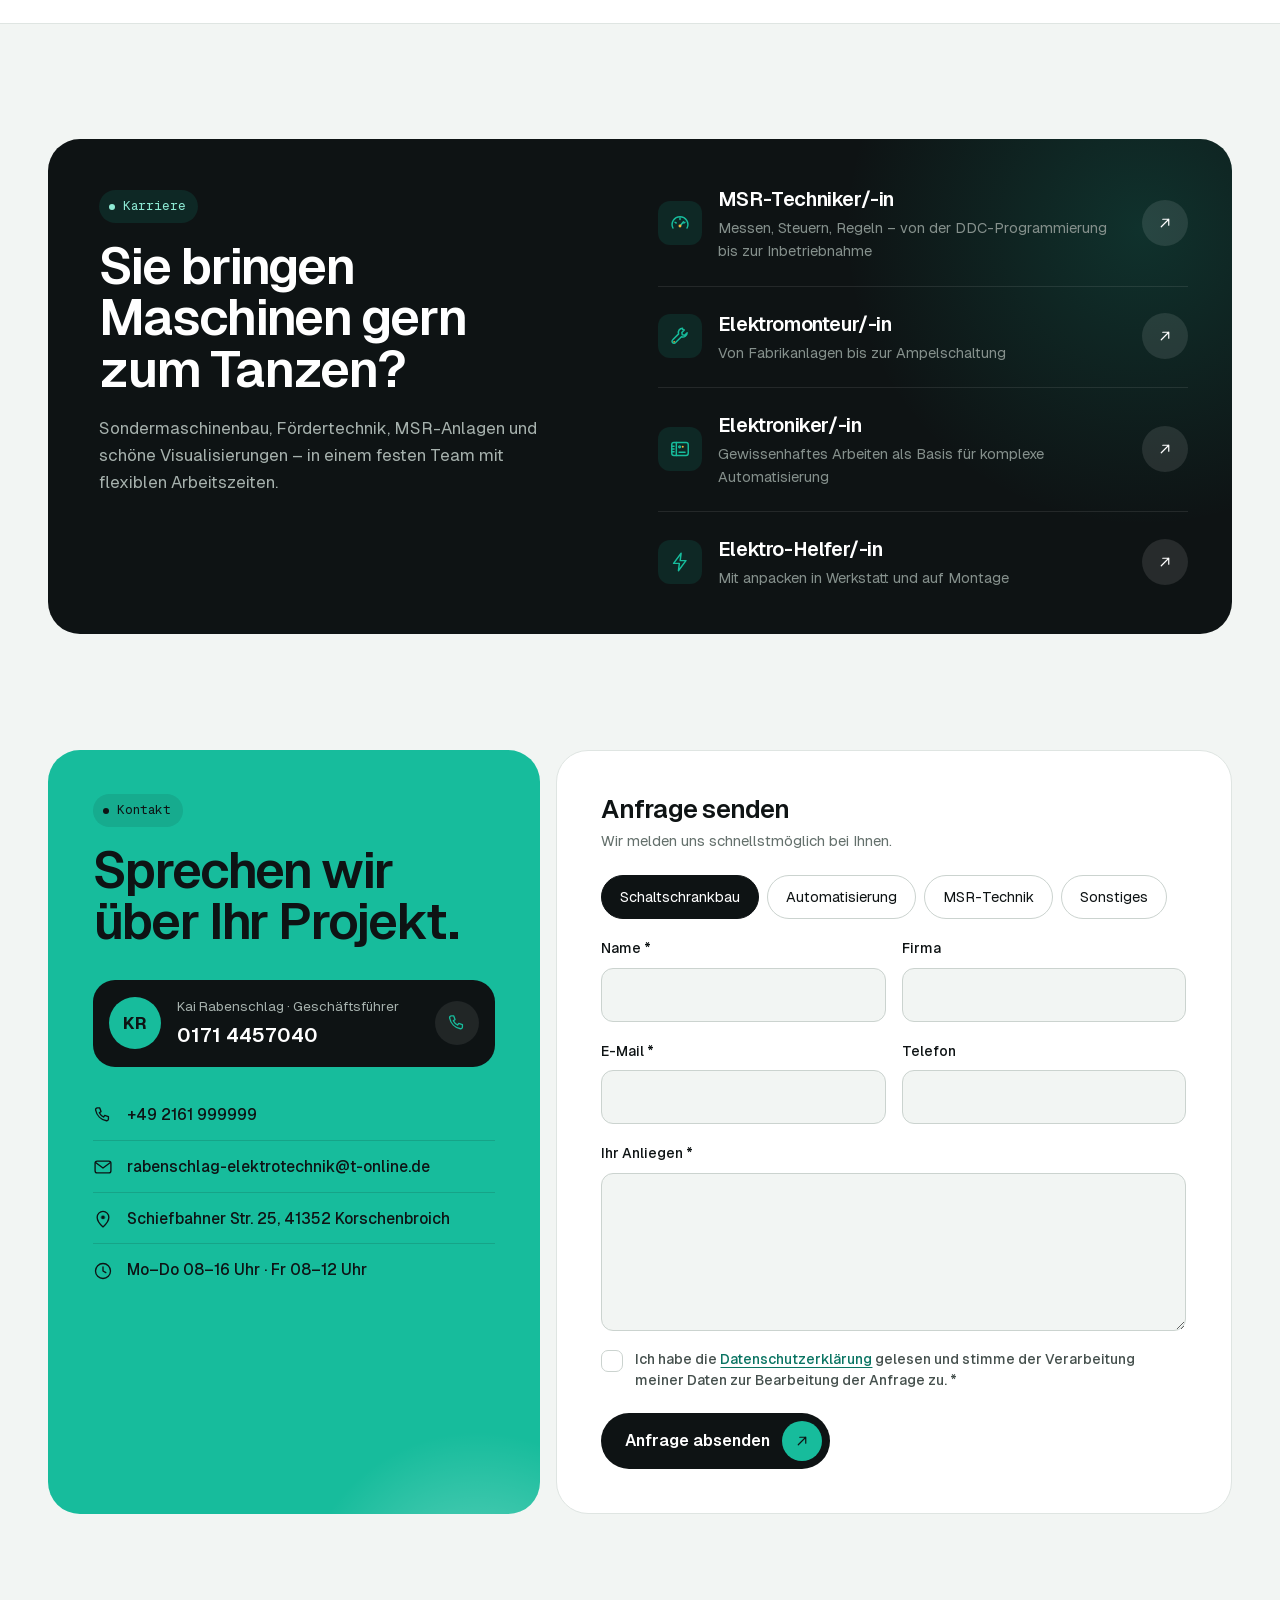
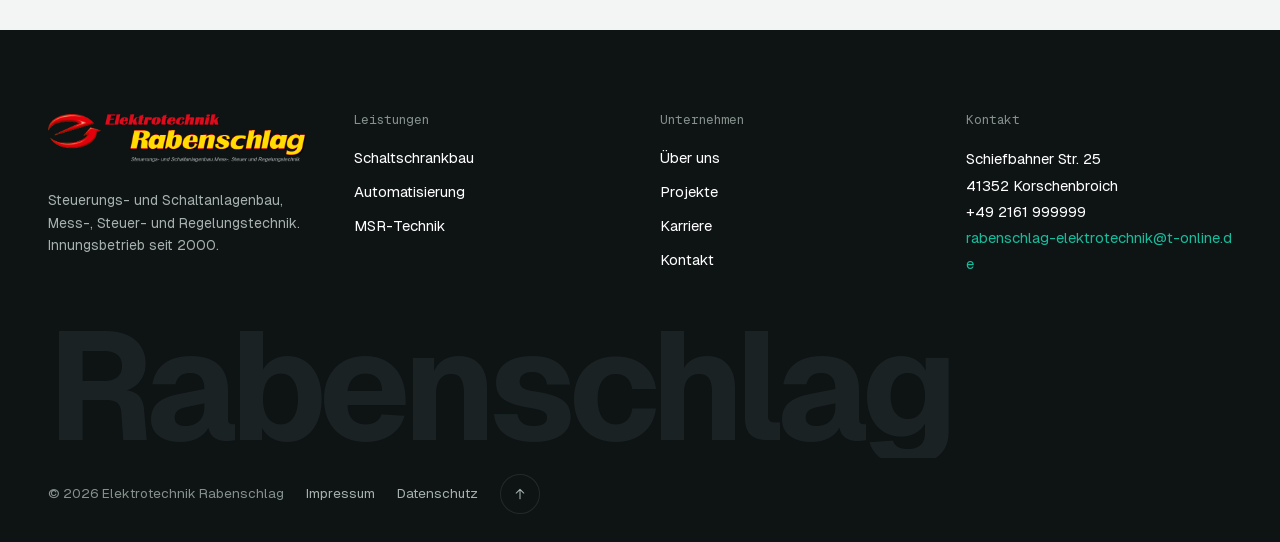
==== commit 7d202baa: "Ablauf als geführter Prozess mit Hauptschalter - Leiterbahn mit Stromimpuls verbindet die Schritte 0" ====
--- a/docs/index.html
+++ b/docs/index.html
@@ -17,9 +17,9 @@
 <link rel="icon" href="favicon.ico">
 <link rel="preload" href="assets/fonts/Geist-Variable.woff2" as="font" type="font/woff2" crossorigin>
 <link rel="preconnect" href="https://images.unsplash.com">
-<link rel="stylesheet" href="assets/css/site.css?v=5">
+<link rel="stylesheet" href="assets/css/site.css?v=7">
 <script>document.documentElement.classList.replace('no-js','js')</script>
-<script src="assets/js/site.js?v=3" defer></script>
+<script src="assets/js/site.js?v=5" defer></script>
 <script type="application/ld+json">{"@context":"https://schema.org","@type":"Electrician","name":"Elektrotechnik Rabenschlag","url":"https://www.elektrotechnik-rabenschlag.de","email":"rabenschlag-elektrotechnik@t-online.de","telephone":"+491714457040","foundingDate":"2000","founder":{"@type":"Person","name":"Kai Rabenschlag"},"address":{"@type":"PostalAddress","streetAddress":"Schiefbahner Str. 25","postalCode":"41352","addressLocality":"Korschenbroich","addressCountry":"DE"},"openingHoursSpecification":[{"@type":"OpeningHoursSpecification","dayOfWeek":["Monday","Tuesday","Wednesday","Thursday"],"opens":"08:00","closes":"16:00"},{"@type":"OpeningHoursSpecification","dayOfWeek":"Friday","opens":"08:00","closes":"12:00"}],"knowsAbout":["Schaltschrankbau","Automatisierungstechnik","MSR-Technik","DDC-Programmierung","Heizung, Lüftung, Klima"]}</script>
 </head>
 <body class="page-home">
@@ -154,41 +154,79 @@
 
 <!-- ============ ABLAUF ============ -->
 <section class="section section-tight" id="ablauf">
-  <div class="panel">
+  <div class="panel proc-panel">
     <div class="sec-head">
       <div>
         <span class="eyebrow" data-reveal><span class="eyebrow-dot"></span>Ablauf</span>        <h2 class="h2-sm" style="margin-top:16px" data-split>Vom ersten Gespräch bis zum laufenden Betrieb.</h2>
       </div>
       <p data-reveal style="--d:2">Ein Ansprechpartner für alle Schritte – keine Schnittstellenverluste zwischen Planung, Bau und Programmierung.</p>
     </div>
-    <div class="steps-wrap" data-steps>
-    <span class="steps-line" aria-hidden="true"></span>
-    <ol class="steps">
-            <li class="step" data-reveal style="--d:0">
-        <div class="step-top"><span class="tile tile-sm tile-white"><svg class="ico ico-chat" width="22" height="22" viewBox="0 0 24 24" fill="none" stroke="currentColor" stroke-width="1.6" stroke-linecap="round" stroke-linejoin="round" aria-hidden="true" focusable="false"><path pathLength="1" d="M4.2 4.5h9.6a2.2 2.2 0 0 1 2.2 2.2v5.6a2.2 2.2 0 0 1-2.2 2.2H8.6L5 17.4v-2.9h-.8A2.2 2.2 0 0 1 2 12.3V6.7a2.2 2.2 0 0 1 2.2-2.2z"/><path pathLength="1" d="M18.5 8.5h1.3A2.2 2.2 0 0 1 22 10.7v5.1a2.2 2.2 0 0 1-2.2 2.2H19v2.6l-3.3-2.6H11"/><circle pathLength="1" class="n" cx="9" cy="9.5" r="1"/></svg></span><span class="step-num">01</span></div>
-        <span class="step-title">Technische Beratung</span>
-      </li>
-            <li class="step" data-reveal style="--d:1">
-        <div class="step-top"><span class="tile tile-sm tile-white"><svg class="ico ico-plan" width="22" height="22" viewBox="0 0 24 24" fill="none" stroke="currentColor" stroke-width="1.6" stroke-linecap="round" stroke-linejoin="round" aria-hidden="true" focusable="false"><path pathLength="1" d="M3.5 20.5V4.5l16 16z"/><path pathLength="1" d="M7.5 16.5v-3.4l3.4 3.4z"/><path pathLength="1" d="M3.5 8.5h2M3.5 12.5h2"/><circle pathLength="1" class="n" cx="19.5" cy="4.5" r="1.3"/></svg></span><span class="step-num">02</span></div>
-        <span class="step-title">Projektierung</span>
-      </li>
-            <li class="step" data-reveal style="--d:2">
-        <div class="step-top"><span class="tile tile-sm tile-white"><svg class="ico ico-code" width="22" height="22" viewBox="0 0 24 24" fill="none" stroke="currentColor" stroke-width="1.6" stroke-linecap="round" stroke-linejoin="round" aria-hidden="true" focusable="false"><rect pathLength="1" x="2.5" y="3.5" width="19" height="13" rx="2.2"/><path pathLength="1" d="M9 20.5h6M12 16.5v4"/><path pathLength="1" d="M8.2 8l-2 2 2 2M15.8 8l2 2-2 2"/><path pathLength="1" d="M13 7.2l-2 5.6"/></svg></span><span class="step-num">03</span></div>
-        <span class="step-title">Programmierung &amp; Visualisierung</span>
-      </li>
-            <li class="step" data-reveal style="--d:3">
-        <div class="step-top"><span class="tile tile-sm tile-white"><svg class="ico ico-cabinet" width="22" height="22" viewBox="0 0 24 24" fill="none" stroke="currentColor" stroke-width="1.6" stroke-linecap="round" stroke-linejoin="round" aria-hidden="true" focusable="false"><rect pathLength="1" x="4" y="2.5" width="16" height="17" rx="2.2"/><path pathLength="1" d="M7.5 19.5v2M16.5 19.5v2"/><path pathLength="1" d="M7.5 7h9M7.5 11h9M7.5 15h4.5"/><circle pathLength="1" class="n blink" cx="15.8" cy="15" r="1.15"/></svg></span><span class="step-num">04</span></div>
-        <span class="step-title">Schaltschrankbau</span>
-      </li>
-            <li class="step" data-reveal style="--d:4">
-        <div class="step-top"><span class="tile tile-sm tile-white"><svg class="ico ico-wrench" width="22" height="22" viewBox="0 0 24 24" fill="none" stroke="currentColor" stroke-width="1.6" stroke-linecap="round" stroke-linejoin="round" aria-hidden="true" focusable="false"><path pathLength="1" d="M14.8 3.5a4.6 4.6 0 0 0-4.3 6.2l-6.4 6.4a2.2 2.2 0 1 0 3.1 3.1l6.4-6.4a4.6 4.6 0 0 0 6.2-4.3l-2.7 2.7-2.6-.5-.5-2.6 2.7-2.7a4.6 4.6 0 0 0-1.9-.4z"/><circle pathLength="1" class="n" cx="5.6" cy="18.4" r=".9"/></svg></span><span class="step-num">05</span></div>
-        <span class="step-title">Installation</span>
-      </li>
-            <li class="step" data-reveal style="--d:5">
-        <div class="step-top"><span class="tile tile-sm tile-white"><svg class="ico ico-power" width="22" height="22" viewBox="0 0 24 24" fill="none" stroke="currentColor" stroke-width="1.6" stroke-linecap="round" stroke-linejoin="round" aria-hidden="true" focusable="false"><path pathLength="1" d="M12 3v8"/><path pathLength="1" d="M7 6.2a7.6 7.6 0 1 0 10 0"/><circle pathLength="1" class="n" cx="12" cy="3" r="1.1"/></svg></span><span class="step-num">06</span></div>
-        <span class="step-title">Inbetriebnahme</span>
-      </li>
-          </ol>
+
+    <div class="proc" data-proc>
+      <div class="proc-line" aria-hidden="true"><span class="proc-fill"><span class="proc-head"></span></span></div>
+      <ol class="proc-steps">
+                <li class="proc-step" style="--i:0">
+          <span class="proc-tile"><svg class="ico ico-chat nd" width="24" height="24" viewBox="0 0 24 24" fill="none" stroke="currentColor" stroke-width="1.6" stroke-linecap="round" stroke-linejoin="round" aria-hidden="true" focusable="false"><path pathLength="1" d="M4.2 4.5h9.6a2.2 2.2 0 0 1 2.2 2.2v5.6a2.2 2.2 0 0 1-2.2 2.2H8.6L5 17.4v-2.9h-.8A2.2 2.2 0 0 1 2 12.3V6.7a2.2 2.2 0 0 1 2.2-2.2z"/><path pathLength="1" d="M18.5 8.5h1.3A2.2 2.2 0 0 1 22 10.7v5.1a2.2 2.2 0 0 1-2.2 2.2H19v2.6l-3.3-2.6H11"/><circle pathLength="1" class="n" cx="9" cy="9.5" r="1"/></svg><span class="proc-ping" aria-hidden="true"></span></span>
+          <span class="proc-num">01</span>
+          <h3 class="proc-title">Technische Beratung</h3>
+          <p class="proc-text">Wir klären Anforderungen und Ziele – gemeinsam mit Ihnen an einem Tisch.</p>
+        </li>
+                <li class="proc-step" style="--i:1">
+          <span class="proc-tile"><svg class="ico ico-plan nd" width="24" height="24" viewBox="0 0 24 24" fill="none" stroke="currentColor" stroke-width="1.6" stroke-linecap="round" stroke-linejoin="round" aria-hidden="true" focusable="false"><path pathLength="1" d="M3.5 20.5V4.5l16 16z"/><path pathLength="1" d="M7.5 16.5v-3.4l3.4 3.4z"/><path pathLength="1" d="M3.5 8.5h2M3.5 12.5h2"/><circle pathLength="1" class="n" cx="19.5" cy="4.5" r="1.3"/></svg><span class="proc-ping" aria-hidden="true"></span></span>
+          <span class="proc-num">02</span>
+          <h3 class="proc-title">Projektierung</h3>
+          <p class="proc-text">Planung von Steuerung und Schaltanlage – auf Wunsch mit bestehenden Regelungen oder Regelungen führender Hersteller.</p>
+        </li>
+                <li class="proc-step" style="--i:2">
+          <span class="proc-tile"><svg class="ico ico-code nd" width="24" height="24" viewBox="0 0 24 24" fill="none" stroke="currentColor" stroke-width="1.6" stroke-linecap="round" stroke-linejoin="round" aria-hidden="true" focusable="false"><rect pathLength="1" x="2.5" y="3.5" width="19" height="13" rx="2.2"/><path pathLength="1" d="M9 20.5h6M12 16.5v4"/><path pathLength="1" d="M8.2 8l-2 2 2 2M15.8 8l2 2-2 2"/><path pathLength="1" d="M13 7.2l-2 5.6"/></svg><span class="proc-ping" aria-hidden="true"></span></span>
+          <span class="proc-num">03</span>
+          <h3 class="proc-title">Programmierung &amp; Visualisierung</h3>
+          <p class="proc-text">DDC- und SPS-Programmierung mit Visualisierungen, die Ihre Prozesse bedienbar machen.</p>
+        </li>
+                <li class="proc-step" style="--i:3">
+          <span class="proc-tile"><svg class="ico ico-cabinet nd" width="24" height="24" viewBox="0 0 24 24" fill="none" stroke="currentColor" stroke-width="1.6" stroke-linecap="round" stroke-linejoin="round" aria-hidden="true" focusable="false"><rect pathLength="1" x="4" y="2.5" width="16" height="17" rx="2.2"/><path pathLength="1" d="M7.5 19.5v2M16.5 19.5v2"/><path pathLength="1" d="M7.5 7h9M7.5 11h9M7.5 15h4.5"/><circle pathLength="1" class="n blink" cx="15.8" cy="15" r="1.15"/></svg><span class="proc-ping" aria-hidden="true"></span></span>
+          <span class="proc-num">04</span>
+          <h3 class="proc-title">Schaltschrankbau</h3>
+          <p class="proc-text">Fertigung im eigenen Betrieb – vom Einzelstück ab Losgröße 1 bis zur Serie.</p>
+        </li>
+                <li class="proc-step" style="--i:4">
+          <span class="proc-tile"><svg class="ico ico-wrench nd" width="24" height="24" viewBox="0 0 24 24" fill="none" stroke="currentColor" stroke-width="1.6" stroke-linecap="round" stroke-linejoin="round" aria-hidden="true" focusable="false"><path pathLength="1" d="M14.8 3.5a4.6 4.6 0 0 0-4.3 6.2l-6.4 6.4a2.2 2.2 0 1 0 3.1 3.1l6.4-6.4a4.6 4.6 0 0 0 6.2-4.3l-2.7 2.7-2.6-.5-.5-2.6 2.7-2.7a4.6 4.6 0 0 0-1.9-.4z"/><circle pathLength="1" class="n" cx="5.6" cy="18.4" r=".9"/></svg><span class="proc-ping" aria-hidden="true"></span></span>
+          <span class="proc-num">05</span>
+          <h3 class="proc-title">Installation</h3>
+          <p class="proc-text">Die Verbindung zwischen Feldgeräten und Schaltschränken stellen unsere eigenen Mitarbeiter her.</p>
+        </li>
+              </ol>
+    </div>
+
+    <div class="power" data-power>
+      <span class="power-light" aria-hidden="true"></span>
+      <div class="power-copy">
+        <span class="proc-num power-num">06 · Inbetriebnahme</span>
+        <h3 class="power-title"><span class="t-off">Bereit zur Inbetriebnahme.</span><span class="t-on">Ihre Anlage läuft.</span></h3>
+        <p class="power-text"><span class="t-off">Beraten, geplant, programmiert, gebaut und installiert. Jetzt fehlt nur noch ein Handgriff.</span><span class="t-on">Wir nehmen Ihre Anlage in Betrieb und übergeben sie – vom ersten Gespräch bis zum laufenden Betrieb aus einer Hand.</span></p>
+        <ul class="leds" aria-hidden="true">
+          <li><span></span>Spannung</li>
+          <li><span></span>Steuerung</li>
+          <li><span></span>Betrieb</li>
+        </ul>
+        <div class="power-cta"><a class="btn btn-teal mag " href="#kontakt"><span class="btn-label">Projekt starten</span><span class="btn-dot"><svg class="ico ico-arrow-ur" width="18" height="18" viewBox="0 0 24 24" fill="none" stroke="currentColor" stroke-width="1.6" stroke-linecap="round" stroke-linejoin="round" aria-hidden="true" focusable="false"><path pathLength="1" d="M7 17 17 7M9 7h8v8"/></svg></span></a></div>
+      </div>
+      <div class="power-switch">
+        <button class="mainswitch" type="button" aria-pressed="false" aria-label="Hauptschalter einschalten">
+          <svg viewBox="0 0 200 200" aria-hidden="true">
+            <rect class="ms-plate" x="10" y="10" width="180" height="180" rx="22"/>
+            <circle class="ms-ring" cx="100" cy="100" r="60"/>
+            <text class="ms-lbl ms-0" x="16" y="109">0</text>
+            <text class="ms-lbl ms-1" x="94" y="33">I</text>
+            <g class="ms-handle">
+              <rect x="46" y="85" width="108" height="30" rx="15"/>
+              <circle cx="100" cy="100" r="28"/>
+              <rect class="ms-grip" x="54" y="95" width="30" height="10" rx="5"/>
+            </g>
+          </svg>
+        </button>
+        <span class="power-hint mono"><span class="t-off">Hauptschalter umlegen</span><span class="t-on">Eingeschaltet</span></span>
+      </div>
     </div>
   </div>
 </section>
@@ -316,7 +354,7 @@
         <h3 class="h3">Anfrage senden</h3>
         <p>Wir melden uns schnellstmöglich bei Ihnen.</p>
       </div>
-      <input type="hidden" name="_t" value="1791984542.a4d7a3d80b267a8713053847f26d6172dbd3589cbf892c4446cd9214a7281487"><div class="hp" aria-hidden="true"><label>Website<input type="text" name="website" tabindex="-1" autocomplete="off"></label></div>      <fieldset class="chips span-2">
+      <input type="hidden" name="_t" value="1791987350.cc4f36214d4c7e1359e9988435a3ccc0e1002b4503cd2a5c1aec4ddc6ce7e059"><div class="hp" aria-hidden="true"><label>Website<input type="text" name="website" tabindex="-1" autocomplete="off"></label></div>      <fieldset class="chips span-2">
         <legend class="sr-only">Fachbereich</legend>
                 <label class="chip"><input type="radio" name="bereich" value="schaltschrankbau" checked><span>Schaltschrankbau</span></label>
                 <label class="chip"><input type="radio" name="bereich" value="automatisierung"><span>Automatisierung</span></label>
--- a/docs/assets/css/site.css
+++ b/docs/assets/css/site.css
@@ -278,23 +278,101 @@
 .pill { padding: 7px 13px; border-radius: 999px; background: rgba(255,255,255,.12); font-size: 13.5px; backdrop-filter: blur(6px); }
 .pill-light { background: rgba(255,255,255,.08); color: #D3D9D6; }
 
-/* ---------- Ablauf ---------- */
+/* ---------- Ablauf: geführter Prozess + Hauptschalter ---------- */
 .panel { max-width: var(--max); margin: 0 auto; border-radius: var(--r-xl); background: var(--card); border: 1px solid var(--line); padding: clamp(28px, 4vw, 56px); position: relative; overflow: hidden; }
-.steps { list-style: none; margin: 0; padding: 0; display: grid; grid-template-columns: repeat(auto-fit, minmax(170px, 1fr)); gap: 12px; position: relative; }
-.steps-wrap { position: relative; }
-.steps-line { position: absolute; left: 42px; right: 42px; top: 42px; height: 2px; background: var(--line); border-radius: 2px; z-index: 0; overflow: hidden; }
-.steps-line::after { content: ""; position: absolute; inset: 0; background: linear-gradient(90deg, var(--teal), var(--teal-hi)); transform-origin: 0 50%; transform: scaleX(var(--p, 0)); transition: transform .2s linear; }
-.step { position: relative; z-index: 1; border-radius: var(--r-md); background: var(--paper); padding: 20px; display: flex; flex-direction: column; gap: 28px; transition: background-color .5s, color .5s, transform .5s var(--ease); }
-.step-top { display: flex; justify-content: space-between; align-items: center; }
-.step-num { font-family: var(--mono); font-size: 12.5px; color: #8C9692; }
-.step-title { font-size: 17px; font-weight: 600; letter-spacing: -.01em; line-height: 1.3; }
-.step .tile { transition: background-color .5s, color .5s, box-shadow .5s, transform .5s var(--ease); }
-.step.on .tile { background: var(--teal); color: var(--ink); --node: var(--ink); box-shadow: 0 0 0 6px rgba(23,188,156,.15); }
-.step:last-child { background: var(--ink); color: #fff; }
-.step:last-child .tile { background: rgba(23,188,156,.16); color: var(--teal); }
-.step:last-child.on .tile { background: var(--teal); color: var(--ink); box-shadow: 0 0 0 6px rgba(23,188,156,.25), 0 0 30px var(--teal-glow); }
-.step:hover { transform: translateY(-3px); }
-@media (max-width: 1180px) { .steps-line { display: none; } }
+
+.proc { --tile: 60px; --gap: 24px; position: relative; margin-top: 8px; }
+.proc-steps { list-style: none; margin: 0; padding: 0; display: grid; grid-template-columns: repeat(5, minmax(0, 1fr)); gap: var(--gap); position: relative; z-index: 1; }
+.proc-line { position: absolute; z-index: 0; top: calc(var(--tile) / 2 - 1px); left: calc(var(--tile) / 2); right: calc((100% - 4 * var(--gap)) / 5 - var(--tile) / 2); height: 2px; border-radius: 2px; background: repeating-linear-gradient(90deg, var(--line) 0 8px, transparent 8px 14px); }
+.proc-fill { position: absolute; left: 0; top: 0; height: 100%; width: calc(var(--p, 0) * 100%); border-radius: inherit; background: linear-gradient(90deg, var(--teal), var(--teal-hi)); box-shadow: 0 0 12px var(--teal-glow); }
+.proc-head { position: absolute; right: -7px; top: 50%; width: 14px; height: 14px; margin-top: -7px; border-radius: 50%; background: #fff; border: 3px solid var(--teal); box-shadow: 0 0 0 6px rgba(23,188,156,.18), 0 0 22px var(--teal); opacity: calc(var(--p, 0) * 20); }
+
+.proc-step { display: flex; flex-direction: column; align-items: flex-start; }
+.proc-tile { position: relative; width: var(--tile); height: var(--tile); border-radius: 18px; display: inline-flex; align-items: center; justify-content: center; background: #fff; border: 1.5px solid var(--line); color: #9AA5A1; --node: #C4CCC8; transition: background-color .6s, border-color .6s, color .6s, transform .7s var(--ease), box-shadow .6s; }
+.proc-tile .ico path, .proc-tile .ico circle:not(.n), .proc-tile .ico rect { stroke-dasharray: 1; stroke-dashoffset: 0; }
+.proc-step.on .proc-tile { background: var(--teal); border-color: var(--teal); color: var(--ink); --node: var(--ink); transform: scale(1.06); box-shadow: 0 12px 30px -10px var(--teal-glow); }
+.proc-step.on .proc-tile .ico path, .proc-step.on .proc-tile .ico circle:not(.n), .proc-step.on .proc-tile .ico rect { animation: draw 1.1s var(--ease) both; }
+.proc-ping { position: absolute; inset: -2px; border-radius: inherit; border: 2px solid var(--teal); opacity: 0; pointer-events: none; }
+.proc-step.on .proc-ping { animation: tileping 1.1s var(--ease) 1; }
+.proc-num { margin-top: 20px; font-family: var(--mono); font-size: 12.5px; color: #8C9692; transition: color .5s; }
+.proc-step.on .proc-num { color: var(--teal-deep); }
+.proc-title { margin-top: 6px; font-size: 18px; line-height: 1.25; font-weight: 600; letter-spacing: -.015em; color: #8C9692; transition: color .5s; }
+.proc-step.on .proc-title { color: var(--text); }
+.proc-text { margin-top: 8px; font-size: 14.5px; line-height: 1.55; color: var(--text-2); opacity: 0; transform: translateY(10px); transition: opacity .7s var(--ease) .15s, transform .8s var(--ease) .15s; }
+.proc-step.on .proc-text { opacity: 1; transform: none; }
+
+/* Strom fließt, sobald eingeschaltet */
+.powered .proc-fill { background: repeating-linear-gradient(90deg, var(--teal) 0 18px, var(--teal-hi) 18px 26px, var(--volt) 26px 30px, var(--teal) 30px 48px); background-size: 48px 100%; animation: flow .6s linear infinite; }
+.powered .proc-head { background: var(--volt); border-color: var(--volt); box-shadow: 0 0 0 6px rgba(244,184,58,.2), 0 0 26px var(--volt); }
+.powered .proc-tile { animation: glowpulse 2.4s ease-in-out infinite; animation-delay: calc(var(--i) * 160ms); }
+
+/* Hauptschalter-Feld */
+.power { position: relative; isolation: isolate; overflow: hidden; margin-top: clamp(40px, 5vw, 64px); border-radius: var(--r-lg); background: var(--ink); color: #fff; padding: clamp(28px, 4vw, 56px); display: flex; flex-wrap: wrap; align-items: center; justify-content: space-between; gap: 32px 48px; transition: color .8s var(--ease) .25s, box-shadow .8s; }
+.power::before { content: ""; position: absolute; inset: 0; z-index: -2; background-image: linear-gradient(rgba(255,255,255,.04) 1px, transparent 1px), linear-gradient(90deg, rgba(255,255,255,.04) 1px, transparent 1px); background-size: 32px 32px; transition: opacity .8s; }
+.power-light { position: absolute; inset: 0; z-index: -1; background: radial-gradient(circle at var(--sx, 80%) var(--sy, 50%), #FFFFFF 0%, #F0FBF7 30%, #D6F3EA 62%, #B5EBDB 100%); clip-path: circle(0 at var(--sx, 80%) var(--sy, 50%)); transition: clip-path 1.4s var(--ease-io) .15s; }
+.power.on .power-light { clip-path: circle(150% at var(--sx, 80%) var(--sy, 50%)); }
+.power.on { color: var(--ink); box-shadow: 0 30px 80px -30px var(--teal-glow), 0 0 0 1px rgba(23,188,156,.35); }
+.power.on::before { opacity: .0; }
+
+.power-copy { flex: 1 1 420px; min-width: 0; position: relative; }
+.power-num { margin-top: 0; color: var(--teal); }
+.power.on .power-num { color: var(--teal-deep); }
+.power-title { margin-top: 12px; font-size: clamp(32px, 3.8vw, 54px); line-height: 1; font-weight: 600; letter-spacing: -.04em; }
+.power-text { margin-top: 16px; max-width: 520px; font-size: 17px; line-height: 1.6; color: var(--on-dark); transition: color .8s .25s; }
+.power.on .power-text { color: var(--text-2); }
+.t-on { display: none; }
+.power.on .t-off { display: none; }
+.power.on .t-on { display: inline; animation: fadeup .8s var(--ease) both .35s; }
+.leds { list-style: none; margin: 24px 0 0; padding: 0; display: flex; flex-wrap: wrap; gap: 10px; }
+.leds li { display: inline-flex; align-items: center; gap: 9px; padding: 8px 14px 8px 10px; border-radius: 999px; background: rgba(255,255,255,.06); border: 1px solid rgba(255,255,255,.1); font-size: 13.5px; font-family: var(--mono); color: var(--on-dark); transition: background-color .6s, border-color .6s, color .6s; }
+.leds span { width: 10px; height: 10px; border-radius: 50%; background: #3A4446; box-shadow: inset 0 1px 2px rgba(0,0,0,.5); transition: background-color .3s, box-shadow .3s; }
+.power.on .leds li { background: #fff; border-color: rgba(23,188,156,.35); color: var(--ink); }
+.power.on .leds li span { background: var(--teal); box-shadow: 0 0 0 3px rgba(23,188,156,.2), 0 0 12px var(--teal); }
+.power.on .leds li:nth-child(1), .power.on .leds li:nth-child(1) span { transition-delay: .5s; }
+.power.on .leds li:nth-child(2), .power.on .leds li:nth-child(2) span { transition-delay: .8s; }
+.power.on .leds li:nth-child(3), .power.on .leds li:nth-child(3) span { transition-delay: 1.1s; }
+.power-cta { margin-top: 28px; display: none; }
+.power.on .power-cta { display: block; animation: fadeup .8s var(--ease) both 1.2s; }
+
+.power-switch { display: flex; flex-direction: column; align-items: center; gap: 14px; margin-inline: auto; }
+.mainswitch { width: clamp(170px, 18vw, 220px); aspect-ratio: 1; padding: 0; border: 0; background: none; border-radius: 26px; cursor: pointer; position: relative; filter: drop-shadow(0 22px 40px rgba(0,0,0,.45)); transition: transform .4s var(--ease), filter .6s; }
+.mainswitch:hover { transform: translateY(-3px) scale(1.02); }
+.mainswitch:active { transform: scale(.98); }
+.mainswitch::before { content: ""; position: absolute; inset: -14px; border-radius: 34px; border: 2px solid rgba(244,184,58,.55); animation: hintring 2.2s var(--ease) infinite; pointer-events: none; }
+.power.on .mainswitch::before { display: none; }
+.power.on .mainswitch { filter: drop-shadow(0 20px 40px rgba(10,116,98,.35)); }
+.mainswitch svg { width: 100%; height: 100%; display: block; overflow: visible; }
+.ms-plate { fill: #F4B83A; stroke: #C98F14; stroke-width: 3; }
+.ms-ring { fill: none; stroke: #1A1A1A; stroke-width: 3; stroke-dasharray: 4 7; }
+.ms-lbl { font: 700 26px/1 var(--font); fill: #1A1A1A; }
+.ms-handle { transform-origin: 100px 100px; transform: rotate(0deg); transition: transform .55s cubic-bezier(.5, -.4, .3, 1.5); }
+.ms-handle rect:first-child, .ms-handle circle { fill: #D62B2B; stroke: #8E1515; stroke-width: 3; }
+.ms-grip { fill: #F06A6A; stroke: none; }
+.mainswitch:hover .ms-handle { transform: rotate(8deg); }
+.power.on .ms-handle, .power.on .mainswitch:hover .ms-handle { transform: rotate(90deg); }
+.power-hint { font-size: 13px; color: var(--volt); display: inline-flex; align-items: center; gap: 8px; }
+.power-hint .t-off::before { content: "↻ "; }
+.power.on .power-hint { color: var(--teal-deep); }
+.power-spark { position: absolute; width: 4px; height: 26px; border-radius: 4px; background: var(--volt); pointer-events: none; z-index: 2; animation: spark .8s var(--ease) forwards; }
+
+@keyframes tileping { 0% { opacity: .9; transform: scale(1); } 100% { opacity: 0; transform: scale(1.6); } }
+@keyframes flow { to { background-position: 48px 0; } }
+@keyframes glowpulse { 0%, 100% { box-shadow: 0 12px 30px -10px var(--teal-glow); } 50% { box-shadow: 0 0 0 6px rgba(23,188,156,.18), 0 12px 34px -6px var(--teal-glow); } }
+@keyframes hintring { 0% { opacity: .9; transform: scale(.96); } 100% { opacity: 0; transform: scale(1.12); } }
+@keyframes spark { 0% { opacity: 1; transform: rotate(var(--a)) translateY(-70px) scaleY(.3); } 60% { opacity: 1; } 100% { opacity: 0; transform: rotate(var(--a)) translateY(-150px) scaleY(1); } }
+
+@media (max-width: 900px) {
+  .proc-steps { grid-template-columns: 1fr; gap: 28px; }
+  .proc-step { display: grid; grid-template-columns: var(--tile) 1fr; column-gap: 18px; align-items: start; }
+  .proc-tile { grid-row: span 3; }
+  .proc-num { margin-top: 2px; }
+  .proc-line { top: calc(var(--tile) / 2); bottom: calc(var(--tile) / 2); left: calc(var(--tile) / 2 - 1px); right: auto; width: 2px; height: auto; background: repeating-linear-gradient(180deg, var(--line) 0 8px, transparent 8px 14px); }
+  .proc-fill { width: 100%; height: calc(var(--p, 0) * 100%); }
+  .proc-head { right: auto; left: 50%; top: auto; bottom: -7px; margin: 0 0 0 -7px; }
+  .powered .proc-fill { background: repeating-linear-gradient(180deg, var(--teal) 0 18px, var(--teal-hi) 18px 26px, var(--volt) 26px 30px, var(--teal) 30px 48px); background-size: 100% 48px; animation: flowv .6s linear infinite; }
+  .power-switch { order: -1; }
+}
+@keyframes flowv { to { background-position: 0 48px; } }
 
 /* ---------- Unternehmen ---------- */
 .about { display: flex; flex-wrap: wrap; gap: clamp(32px, 5vw, 72px); align-items: center; }
@@ -668,3 +746,12 @@
 
 /* Hero-Video (Serienfertigung aus der eigenen Werkstatt) */
 .hero-video { position: absolute; inset: 0; width: 100%; height: 100%; object-fit: cover; }
+
+/* Hauptschalter stärker in Szene setzen */
+.power { min-height: 440px; }
+.mainswitch { width: clamp(210px, 22vw, 290px); }
+.power-switch { position: relative; padding: 18px; }
+.power-switch::before { content: ""; position: absolute; z-index: -1; left: 50%; top: 45%; width: 460px; height: 460px; margin: -230px 0 0 -230px; border-radius: 50%; background: radial-gradient(circle, rgba(244,184,58,.22), transparent 62%); animation: breathe 3.6s ease-in-out infinite; transition: opacity .8s; pointer-events: none; }
+.power.on .power-switch::before { background: radial-gradient(circle, rgba(23,188,156,.28), transparent 62%); }
+.power-hint { font-size: 14px; letter-spacing: .02em; }
+@media (max-width: 640px) { .mainswitch { width: 220px; } .power { min-height: 0; } }
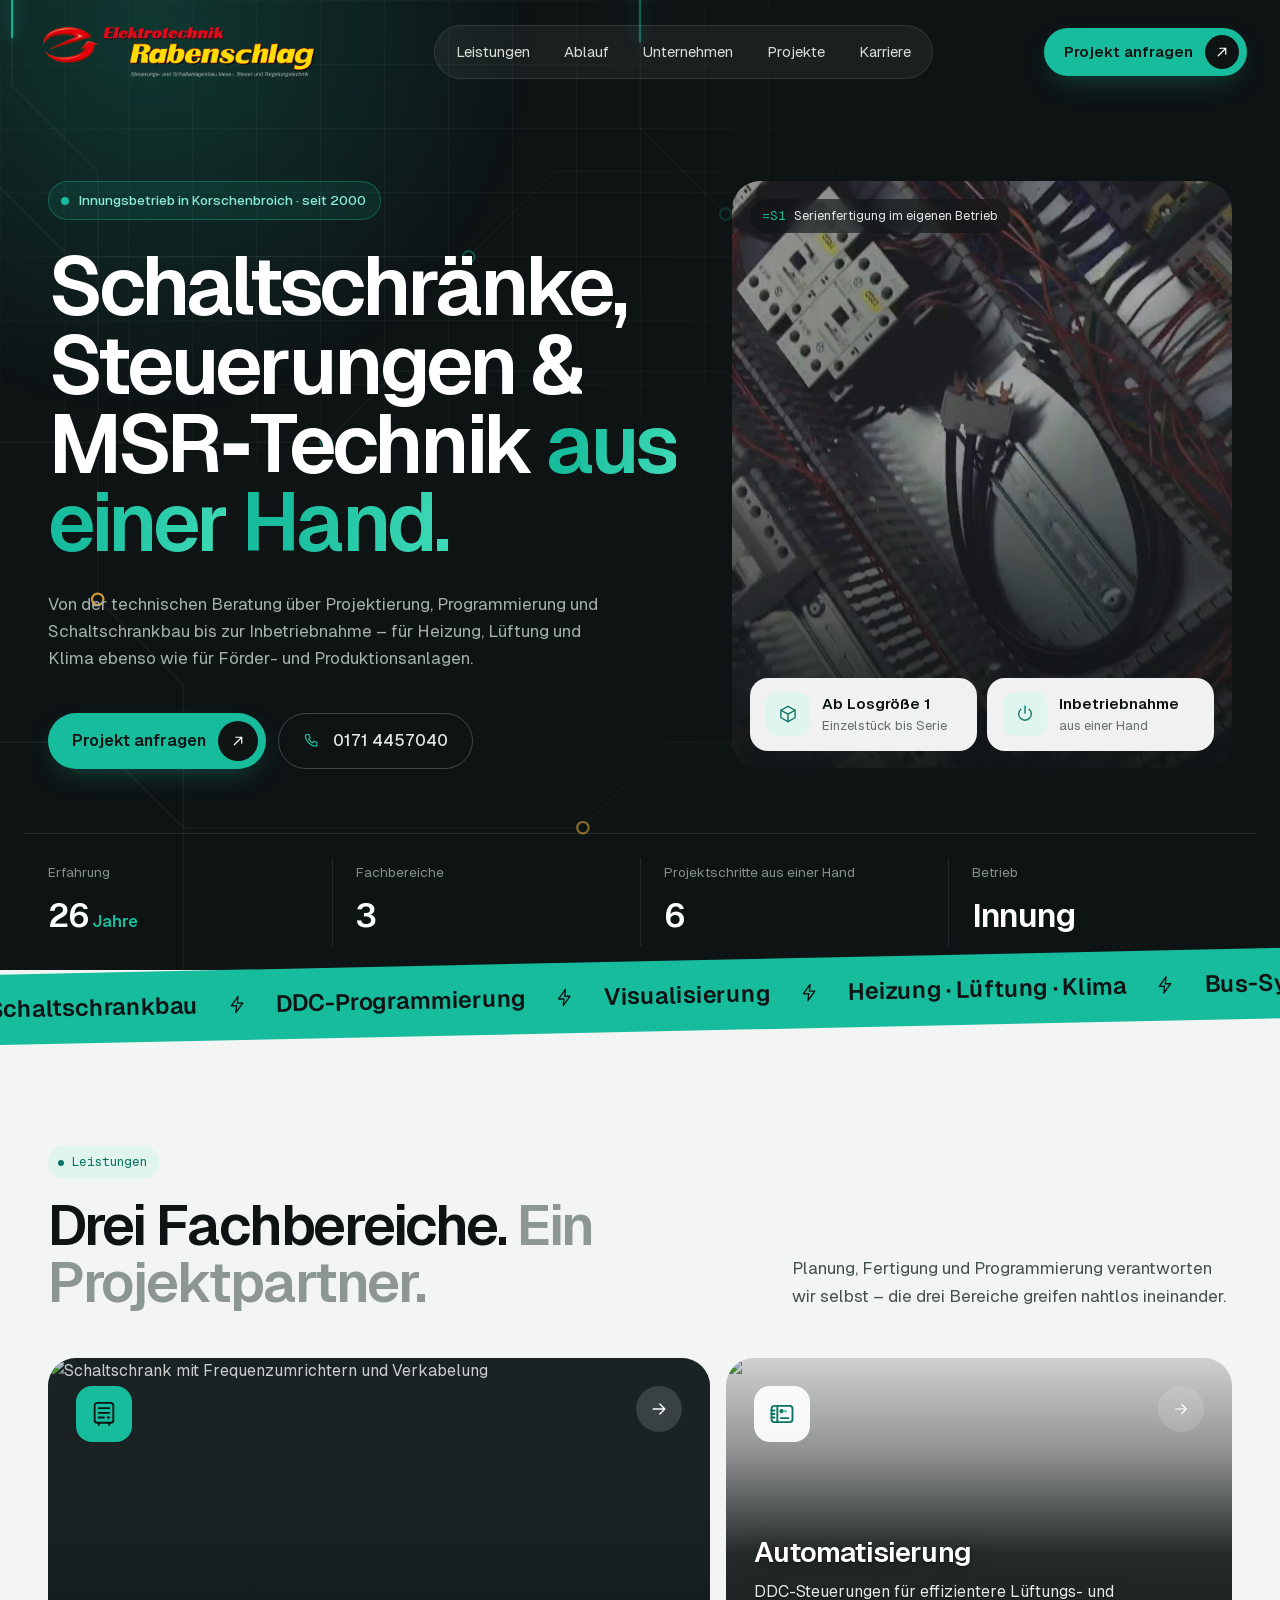
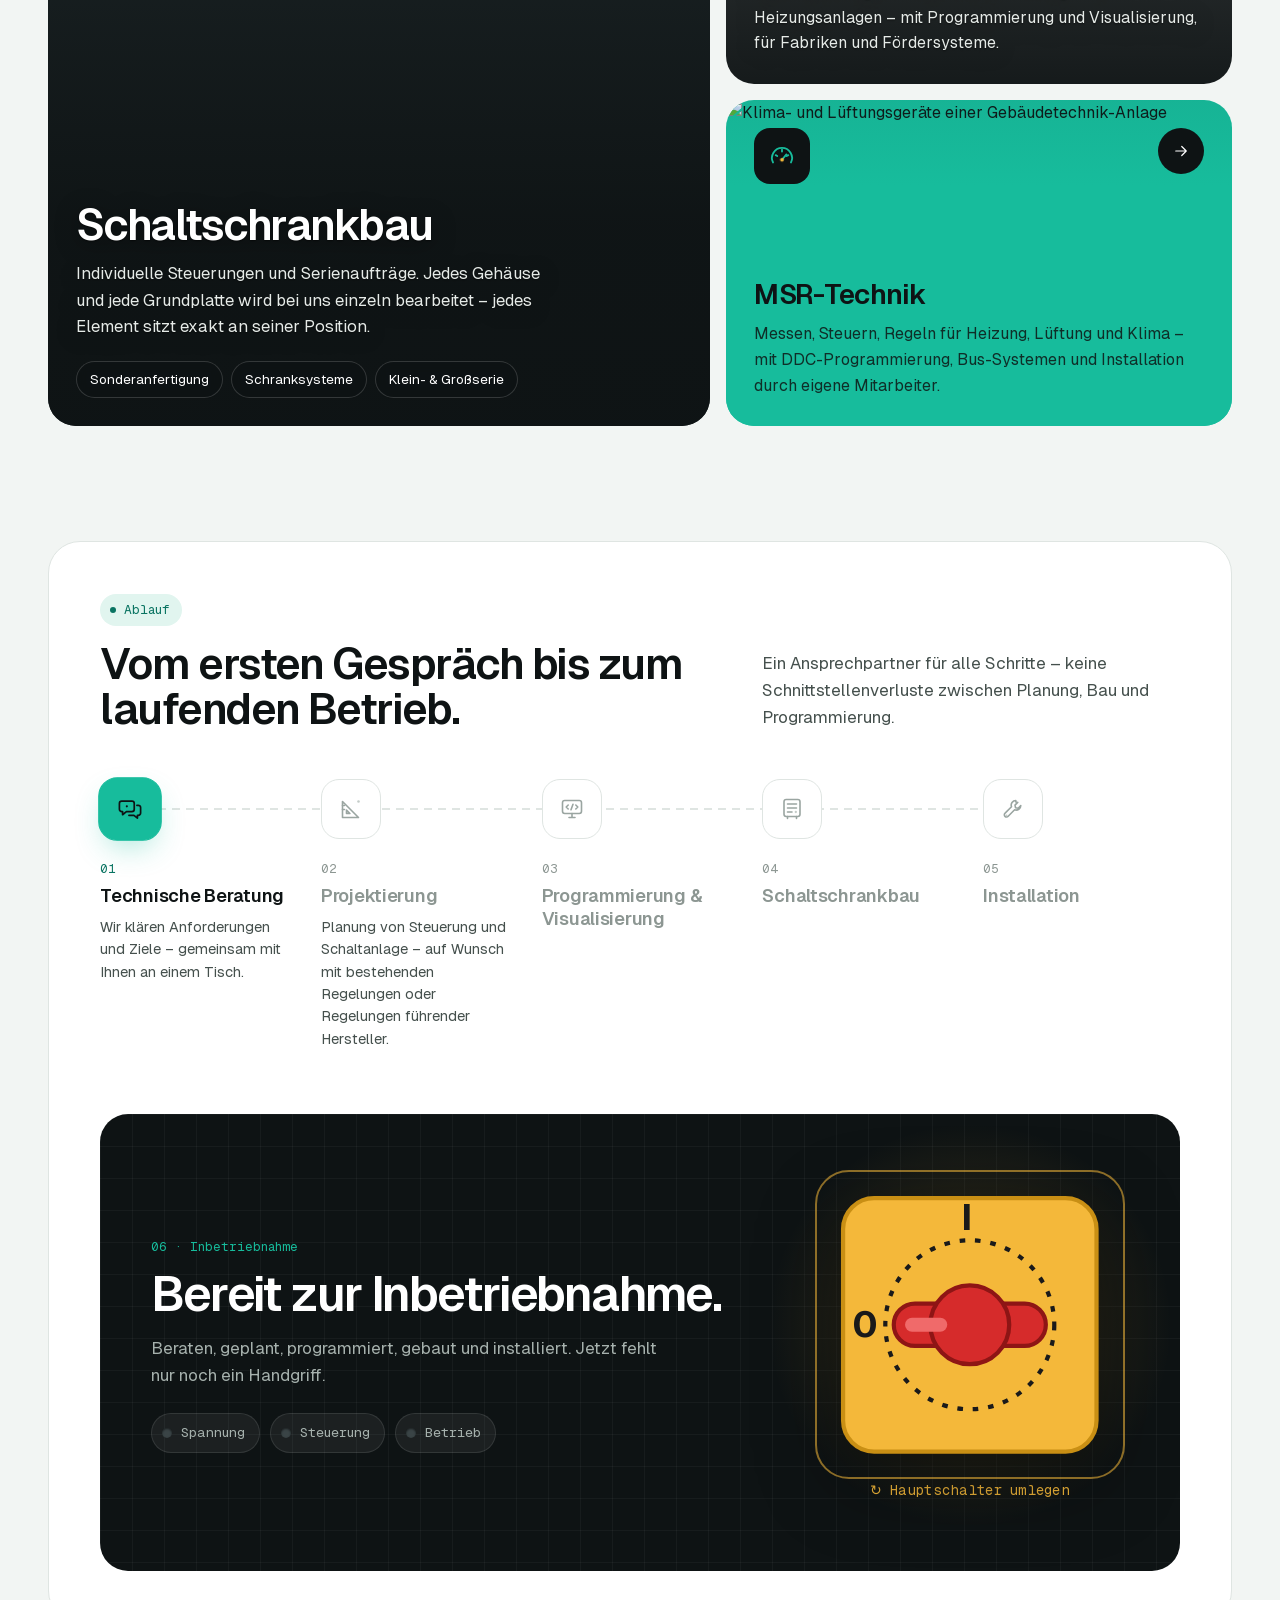
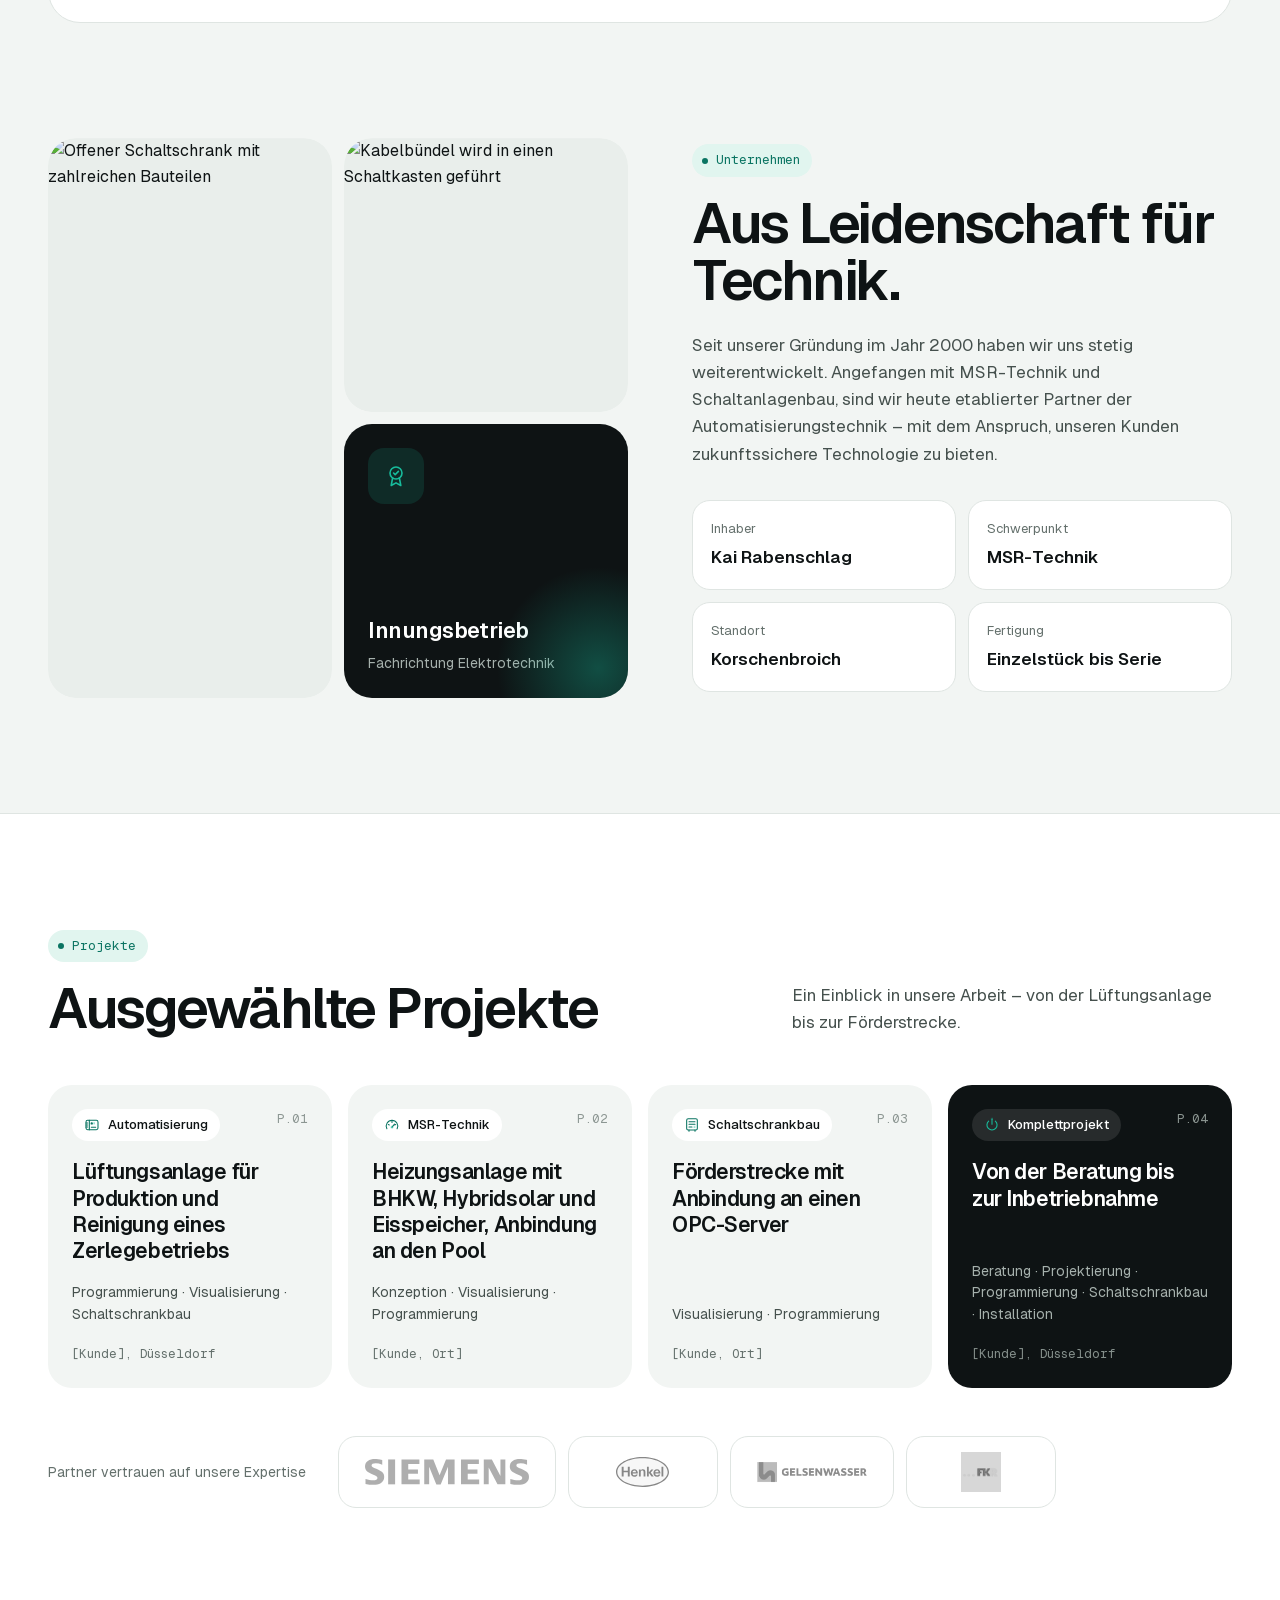
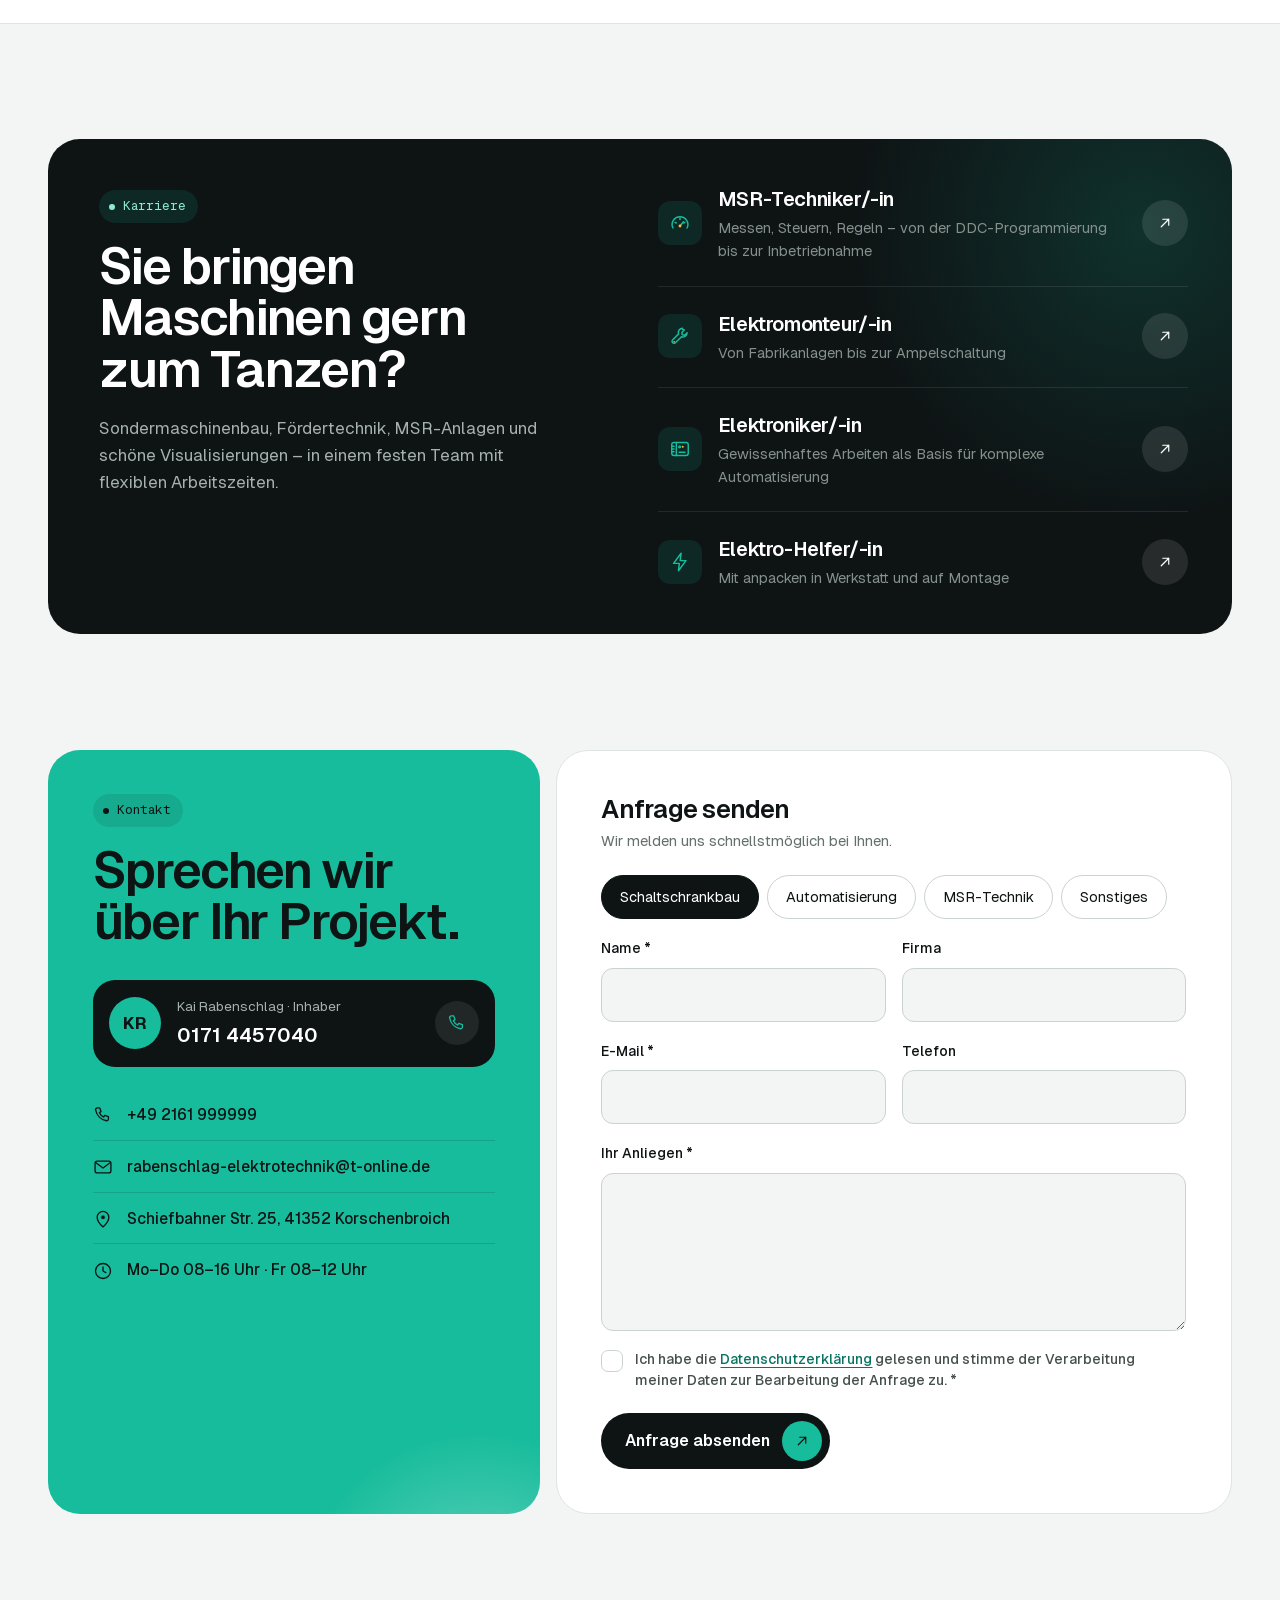
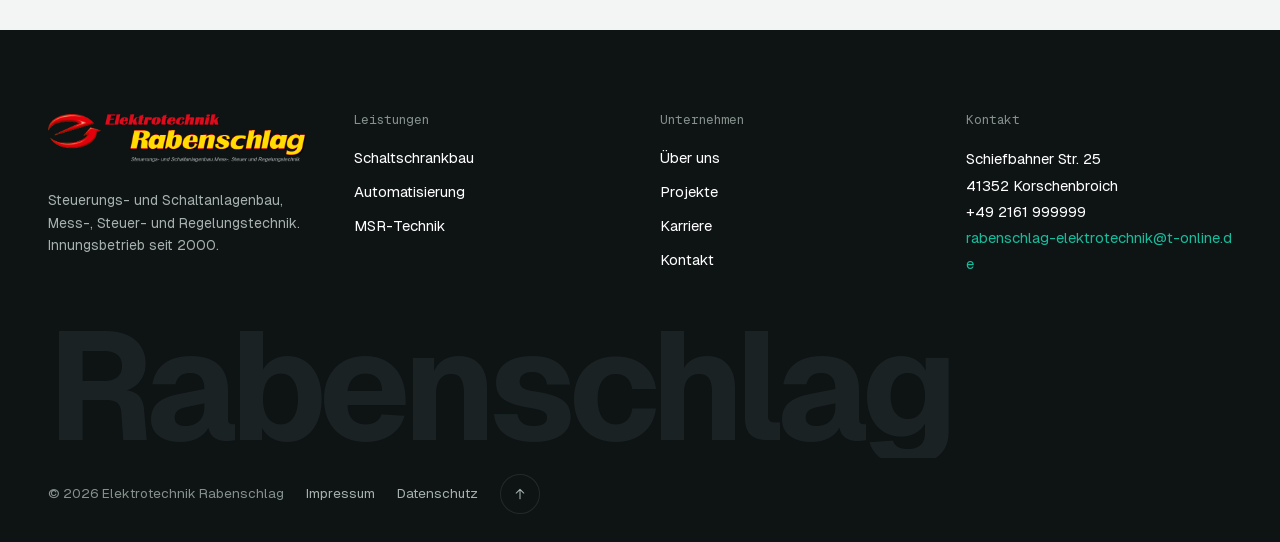
==== commit a9444089: "Kai Rabenschlag als Inhaber (Einzelunternehmen) statt Geschäftsführer Startseite, Kontaktkarten, Kar" ====
--- a/docs/index.html
+++ b/docs/index.html
@@ -20,7 +20,7 @@
 <link rel="stylesheet" href="assets/css/site.css?v=7">
 <script>document.documentElement.classList.replace('no-js','js')</script>
 <script src="assets/js/site.js?v=5" defer></script>
-<script type="application/ld+json">{"@context":"https://schema.org","@type":"Electrician","name":"Elektrotechnik Rabenschlag","url":"https://www.elektrotechnik-rabenschlag.de","email":"rabenschlag-elektrotechnik@t-online.de","telephone":"+491714457040","foundingDate":"2000","founder":{"@type":"Person","name":"Kai Rabenschlag"},"address":{"@type":"PostalAddress","streetAddress":"Schiefbahner Str. 25","postalCode":"41352","addressLocality":"Korschenbroich","addressCountry":"DE"},"openingHoursSpecification":[{"@type":"OpeningHoursSpecification","dayOfWeek":["Monday","Tuesday","Wednesday","Thursday"],"opens":"08:00","closes":"16:00"},{"@type":"OpeningHoursSpecification","dayOfWeek":"Friday","opens":"08:00","closes":"12:00"}],"knowsAbout":["Schaltschrankbau","Automatisierungstechnik","MSR-Technik","DDC-Programmierung","Heizung, Lüftung, Klima"]}</script>
+<script type="application/ld+json">{"@context":"https://schema.org","@type":"Electrician","name":"Elektrotechnik Rabenschlag","url":"https://www.elektrotechnik-rabenschlag.de","email":"rabenschlag-elektrotechnik@t-online.de","telephone":"+491714457040","foundingDate":"2000","founder":{"@type":"Person","name":"Kai Rabenschlag","jobTitle":"Inhaber"},"address":{"@type":"PostalAddress","streetAddress":"Schiefbahner Str. 25","postalCode":"41352","addressLocality":"Korschenbroich","addressCountry":"DE"},"openingHoursSpecification":[{"@type":"OpeningHoursSpecification","dayOfWeek":["Monday","Tuesday","Wednesday","Thursday"],"opens":"08:00","closes":"16:00"},{"@type":"OpeningHoursSpecification","dayOfWeek":"Friday","opens":"08:00","closes":"12:00"}],"knowsAbout":["Schaltschrankbau","Automatisierungstechnik","MSR-Technik","DDC-Programmierung","Heizung, Lüftung, Klima"]}</script>
 </head>
 <body class="page-home">
 <a class="skip" href="#main">Zum Inhalt springen</a>
@@ -246,7 +246,7 @@
       <span class="eyebrow" data-reveal><span class="eyebrow-dot"></span>Unternehmen</span>      <h2 class="h2" data-split>Aus Leidenschaft für Technik.</h2>
       <p class="lead" data-reveal style="--d:2">Seit unserer Gründung im Jahr 2000 haben wir uns stetig weiterentwickelt. Angefangen mit MSR-Technik und Schaltanlagenbau, sind wir heute etablierter Partner der Automatisierungstechnik – mit dem Anspruch, unseren Kunden zukunftssichere Technologie zu bieten.</p>
       <div class="facts" data-stagger>
-        <div class="fact"><small>Geschäftsführer</small><strong>Kai Rabenschlag</strong></div>
+        <div class="fact"><small>Inhaber</small><strong>Kai Rabenschlag</strong></div>
         <div class="fact"><small>Schwerpunkt</small><strong>MSR-Technik</strong></div>
         <div class="fact"><small>Standort</small><strong>Korschenbroich</strong></div>
         <div class="fact"><small>Fertigung</small><strong>Einzelstück bis Serie</strong></div>
@@ -338,7 +338,7 @@
       <h2 class="h2">Sprechen wir über Ihr Projekt.</h2>
       <a class="person" href="tel:+491714457040">
         <span class="avatar">KR</span>
-        <span><small>Kai Rabenschlag · Geschäftsführer</small><strong>0171 4457040</strong></span>
+        <span><small>Kai Rabenschlag · Inhaber</small><strong>0171 4457040</strong></span>
         <span class="person-go"><svg class="ico ico-phone" width="20" height="20" viewBox="0 0 24 24" fill="none" stroke="currentColor" stroke-width="1.6" stroke-linecap="round" stroke-linejoin="round" aria-hidden="true" focusable="false"><path pathLength="1" d="M5.2 3.5h2.9l1.5 4.4-2 1.4a11.2 11.2 0 0 0 5.1 5.1l1.4-2 4.4 1.5v2.9a2.1 2.1 0 0 1-2.3 2.1A16.6 16.6 0 0 1 3.1 5.8a2.1 2.1 0 0 1 2.1-2.3z"/></svg></span>
       </a>
       <ul class="contact-list">
@@ -354,7 +354,7 @@
         <h3 class="h3">Anfrage senden</h3>
         <p>Wir melden uns schnellstmöglich bei Ihnen.</p>
       </div>
-      <input type="hidden" name="_t" value="1791987350.cc4f36214d4c7e1359e9988435a3ccc0e1002b4503cd2a5c1aec4ddc6ce7e059"><div class="hp" aria-hidden="true"><label>Website<input type="text" name="website" tabindex="-1" autocomplete="off"></label></div>      <fieldset class="chips span-2">
+      <input type="hidden" name="_t" value="1791987413.3f5108edc2d27215dc8f267bd37eab7719aed89a10e0fb6daa56aae201f3fc32"><div class="hp" aria-hidden="true"><label>Website<input type="text" name="website" tabindex="-1" autocomplete="off"></label></div>      <fieldset class="chips span-2">
         <legend class="sr-only">Fachbereich</legend>
                 <label class="chip"><input type="radio" name="bereich" value="schaltschrankbau" checked><span>Schaltschrankbau</span></label>
                 <label class="chip"><input type="radio" name="bereich" value="automatisierung"><span>Automatisierung</span></label>
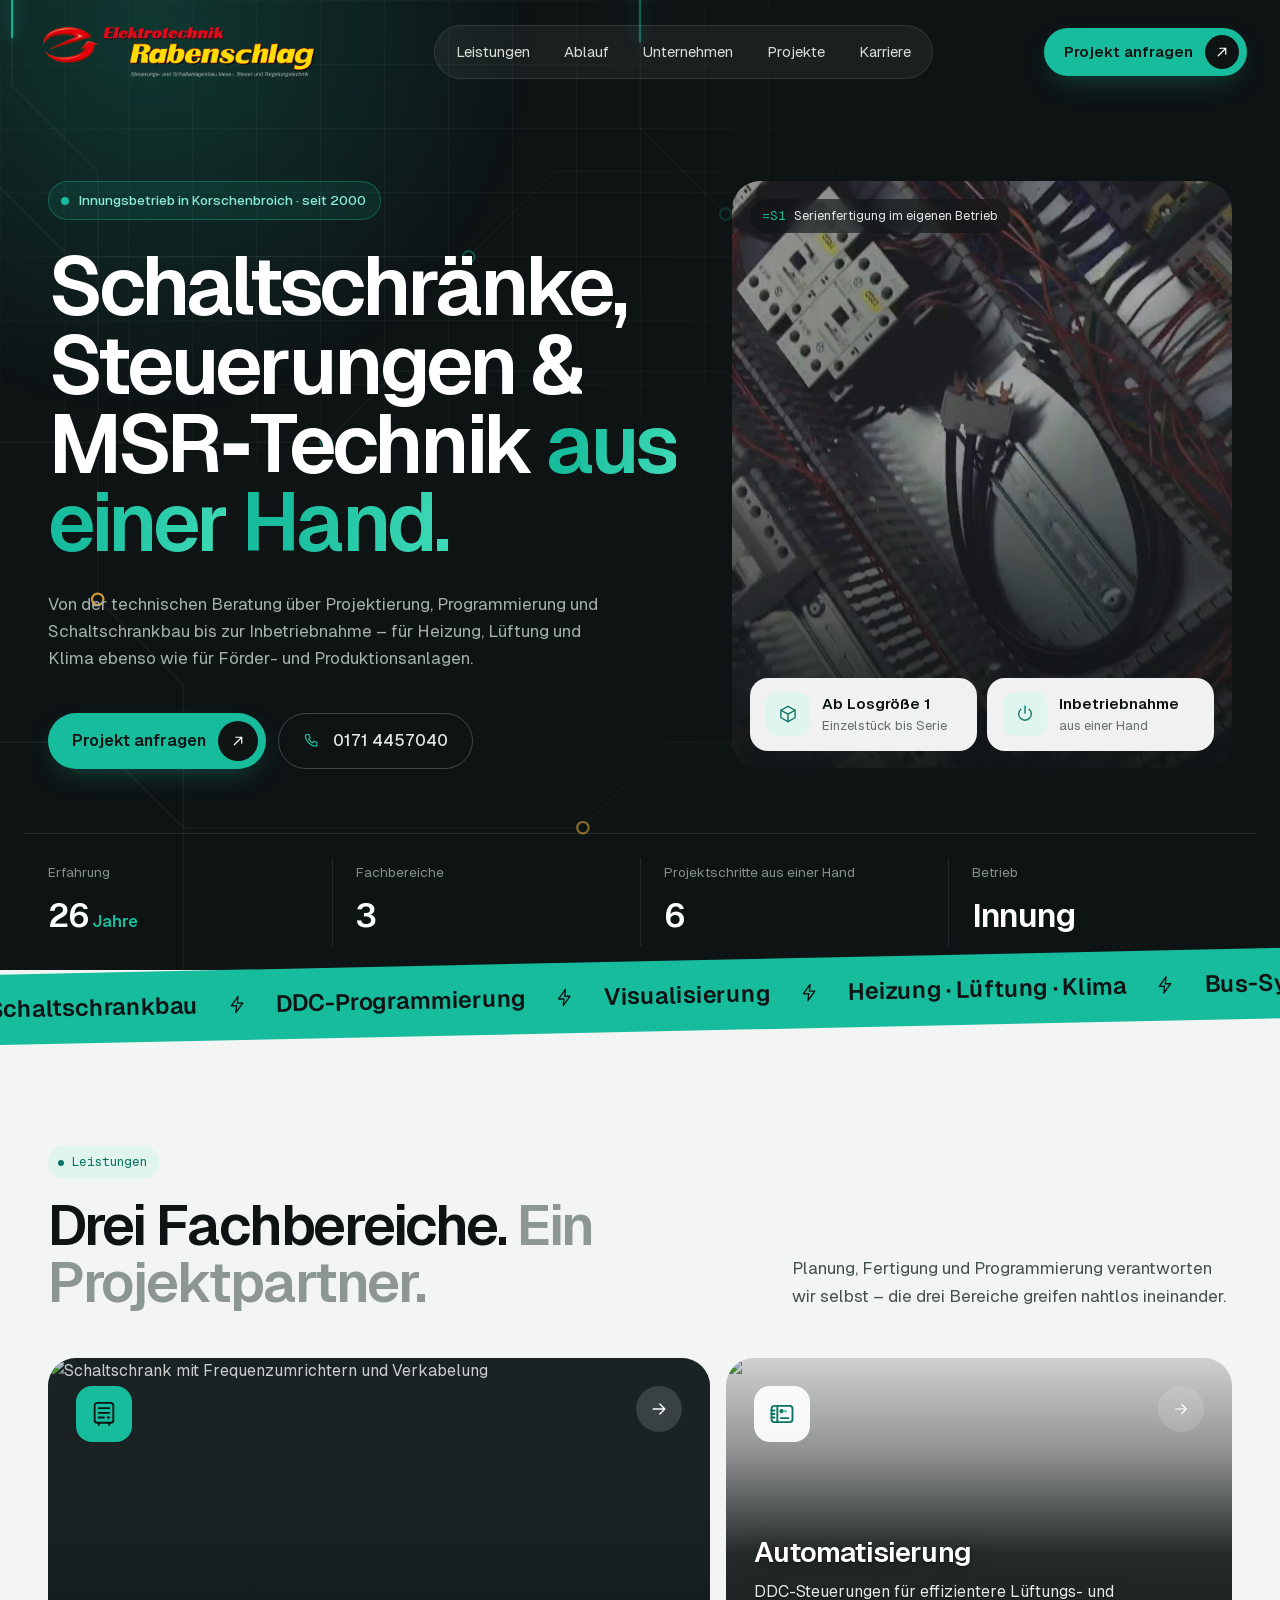
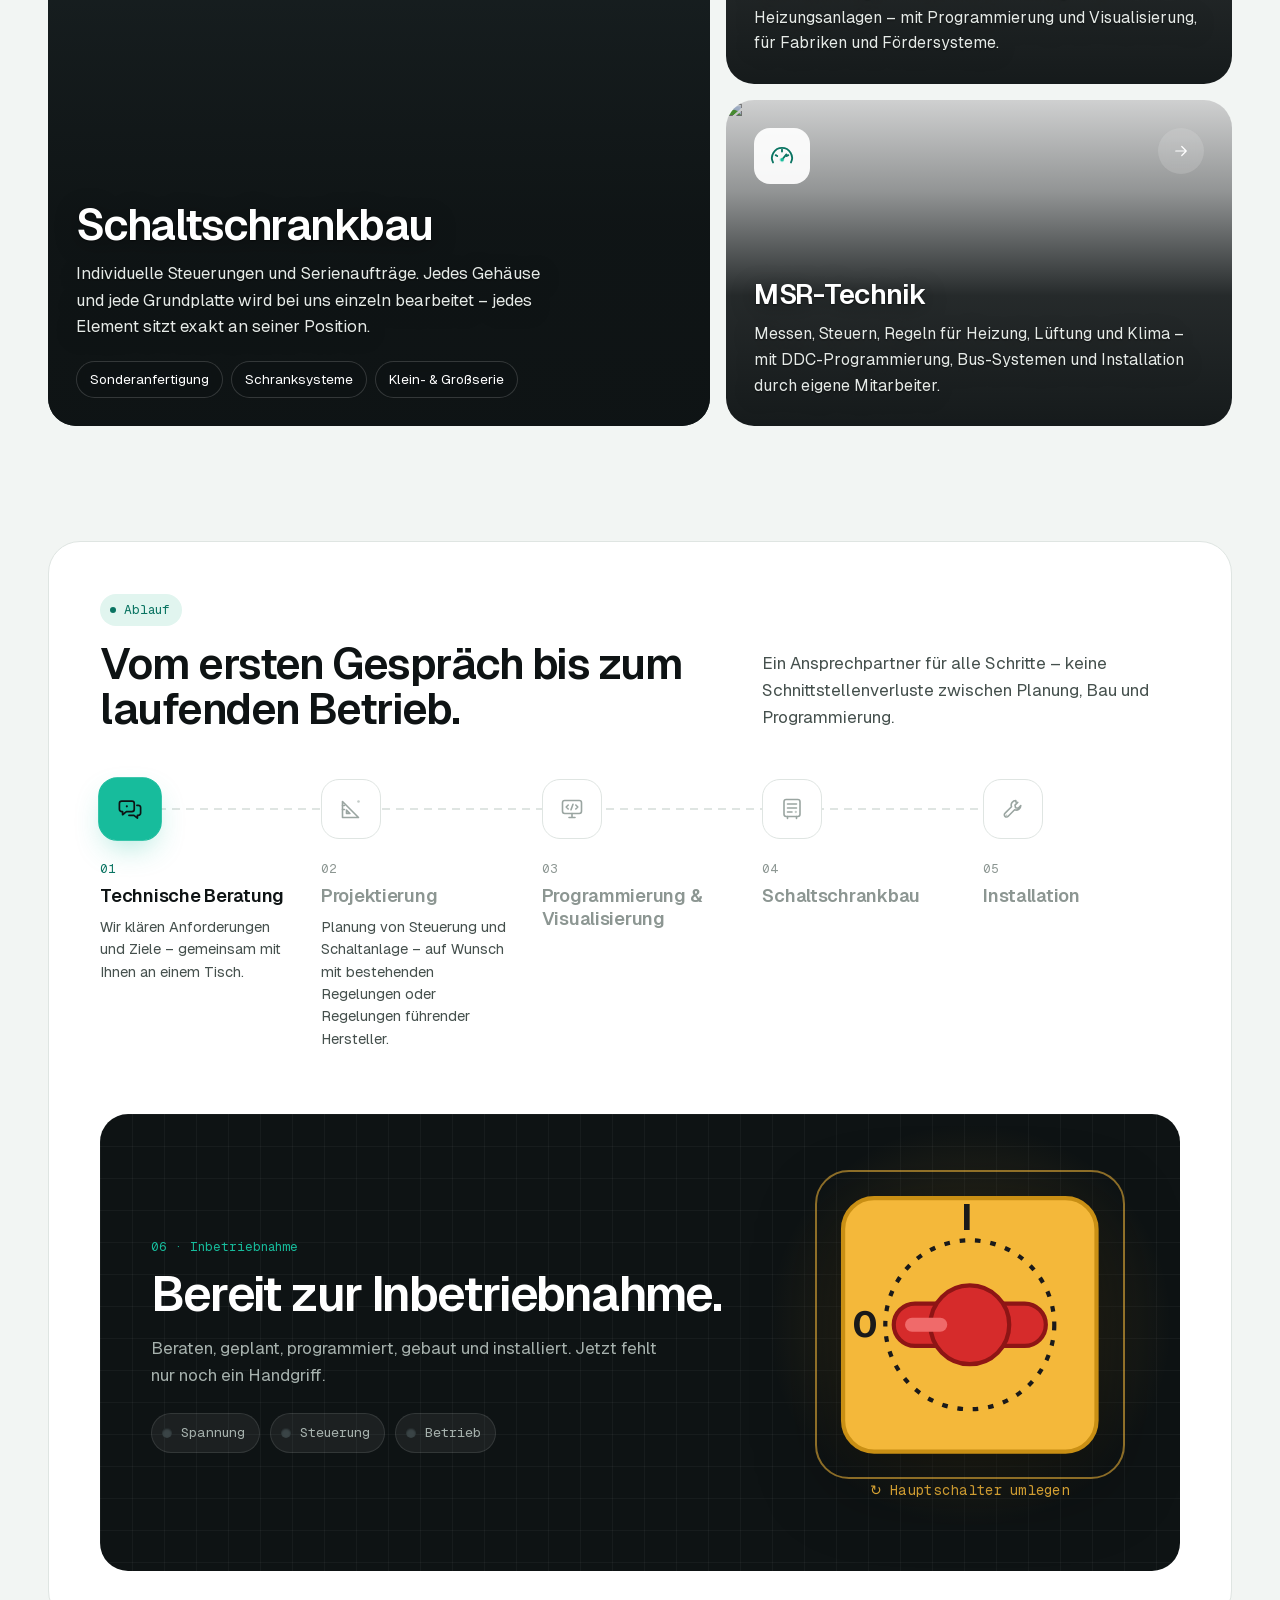
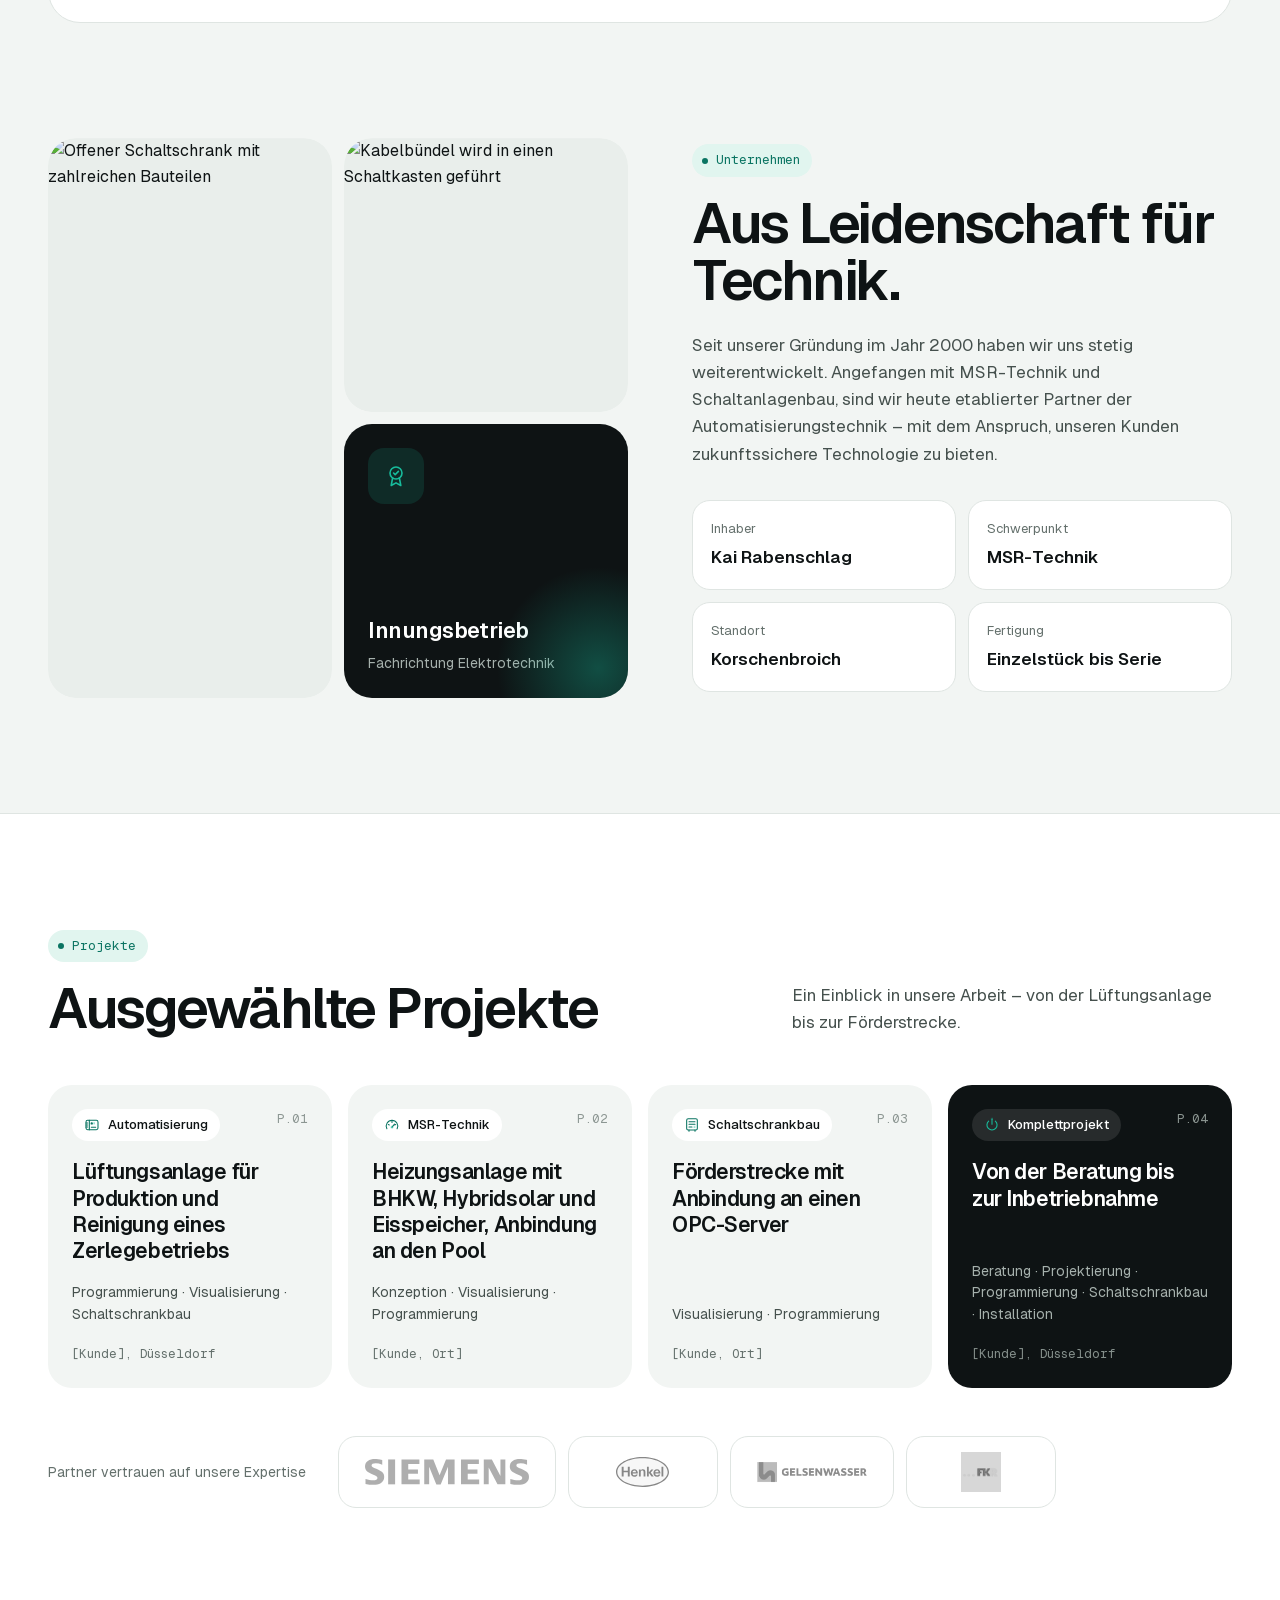
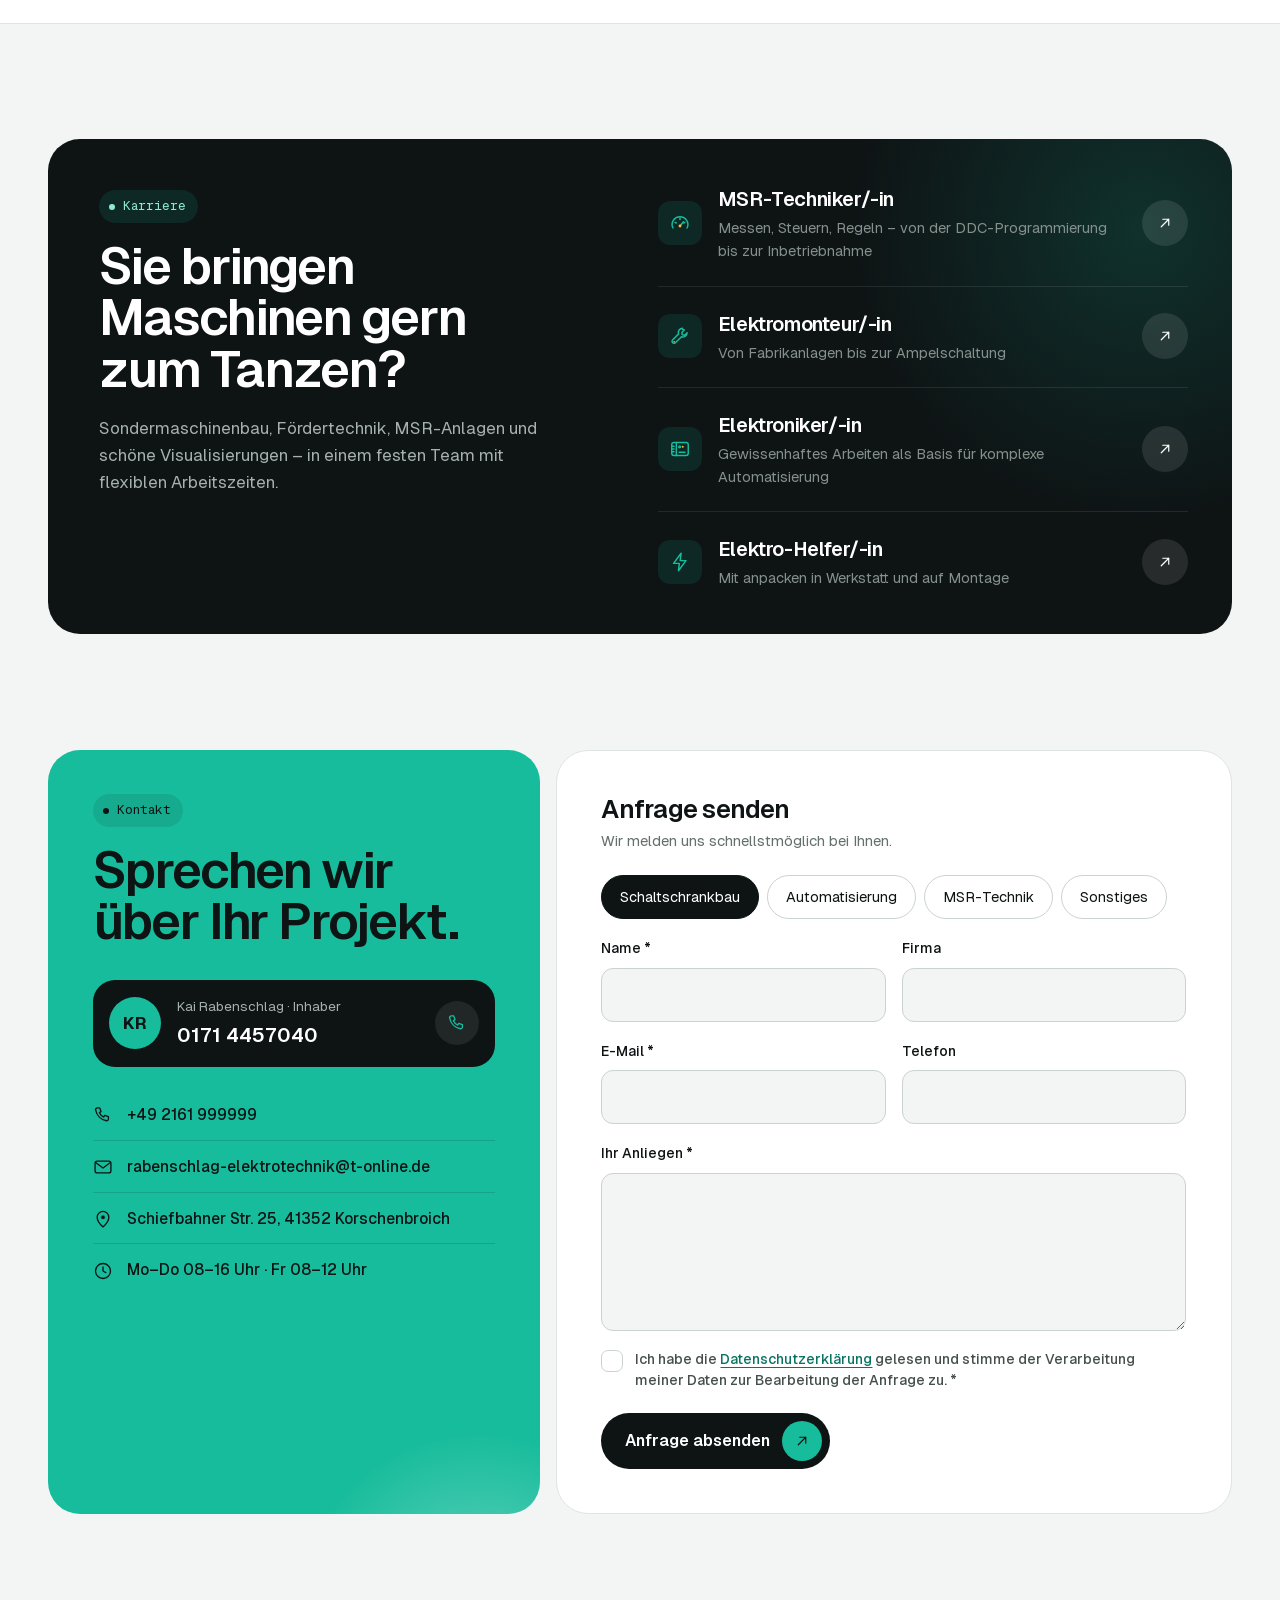
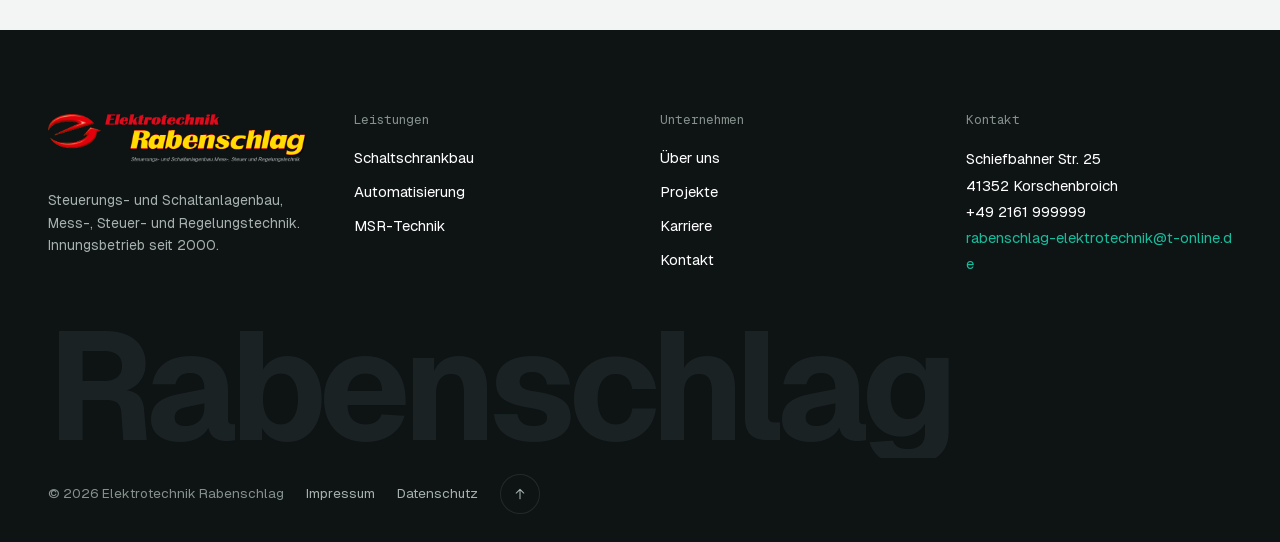
==== commit c393f366: "Leistungskarten: Teal-Fläche als Hover-Effekt auf allen drei Karten Im Normalzustand alle Karten dun" ====
--- a/docs/index.html
+++ b/docs/index.html
@@ -17,7 +17,7 @@
 <link rel="icon" href="favicon.ico">
 <link rel="preload" href="assets/fonts/Geist-Variable.woff2" as="font" type="font/woff2" crossorigin>
 <link rel="preconnect" href="https://images.unsplash.com">
-<link rel="stylesheet" href="assets/css/site.css?v=7">
+<link rel="stylesheet" href="assets/css/site.css?v=8">
 <script>document.documentElement.classList.replace('no-js','js')</script>
 <script src="assets/js/site.js?v=5" defer></script>
 <script type="application/ld+json">{"@context":"https://schema.org","@type":"Electrician","name":"Elektrotechnik Rabenschlag","url":"https://www.elektrotechnik-rabenschlag.de","email":"rabenschlag-elektrotechnik@t-online.de","telephone":"+491714457040","foundingDate":"2000","founder":{"@type":"Person","name":"Kai Rabenschlag","jobTitle":"Inhaber"},"address":{"@type":"PostalAddress","streetAddress":"Schiefbahner Str. 25","postalCode":"41352","addressLocality":"Korschenbroich","addressCountry":"DE"},"openingHoursSpecification":[{"@type":"OpeningHoursSpecification","dayOfWeek":["Monday","Tuesday","Wednesday","Thursday"],"opens":"08:00","closes":"16:00"},{"@type":"OpeningHoursSpecification","dayOfWeek":"Friday","opens":"08:00","closes":"12:00"}],"knowsAbout":["Schaltschrankbau","Automatisierungstechnik","MSR-Technik","DDC-Programmierung","Heizung, Lüftung, Klima"]}</script>
@@ -120,7 +120,8 @@
 
     <div class="bento">
       <a class="card bento-big hov" href="schaltschrankbau.html" data-reveal="scale">
-        <img src="https://images.unsplash.com/photo-1780034766295-43db0f2a0fb7?auto=format&amp;q=72&amp;w=1200" srcset="https://images.unsplash.com/photo-1780034766295-43db0f2a0fb7?auto=format&amp;q=72&amp;w=480 480w, https://images.unsplash.com/photo-1780034766295-43db0f2a0fb7?auto=format&amp;q=72&amp;w=800 800w, https://images.unsplash.com/photo-1780034766295-43db0f2a0fb7?auto=format&amp;q=72&amp;w=1200 1200w, https://images.unsplash.com/photo-1780034766295-43db0f2a0fb7?auto=format&amp;q=72&amp;w=1600 1600w, https://images.unsplash.com/photo-1780034766295-43db0f2a0fb7?auto=format&amp;q=72&amp;w=2000 2000w" sizes="(max-width: 1000px) 100vw, 55vw" alt="Schaltschrank mit Frequenzumrichtern und Verkabelung" style="object-position:center 40%" loading="lazy" decoding="async">        <div class="card-top">
+        <img src="https://images.unsplash.com/photo-1780034766295-43db0f2a0fb7?auto=format&amp;q=72&amp;w=1200" srcset="https://images.unsplash.com/photo-1780034766295-43db0f2a0fb7?auto=format&amp;q=72&amp;w=480 480w, https://images.unsplash.com/photo-1780034766295-43db0f2a0fb7?auto=format&amp;q=72&amp;w=800 800w, https://images.unsplash.com/photo-1780034766295-43db0f2a0fb7?auto=format&amp;q=72&amp;w=1200 1200w, https://images.unsplash.com/photo-1780034766295-43db0f2a0fb7?auto=format&amp;q=72&amp;w=1600 1600w, https://images.unsplash.com/photo-1780034766295-43db0f2a0fb7?auto=format&amp;q=72&amp;w=2000 2000w" sizes="(max-width: 1000px) 100vw, 55vw" alt="Schaltschrank mit Frequenzumrichtern und Verkabelung" style="object-position:center 40%" loading="lazy" decoding="async">        <span class="wash" aria-hidden="true"></span>
+        <div class="card-top">
           <span class="tile tile-teal"><svg class="ico ico-cabinet" width="28" height="28" viewBox="0 0 24 24" fill="none" stroke="currentColor" stroke-width="1.6" stroke-linecap="round" stroke-linejoin="round" aria-hidden="true" focusable="false"><rect pathLength="1" x="4" y="2.5" width="16" height="17" rx="2.2"/><path pathLength="1" d="M7.5 19.5v2M16.5 19.5v2"/><path pathLength="1" d="M7.5 7h9M7.5 11h9M7.5 15h4.5"/><circle pathLength="1" class="n blink" cx="15.8" cy="15" r="1.15"/></svg></span>
           <span class="go"><svg class="ico ico-arrow-r" width="20" height="20" viewBox="0 0 24 24" fill="none" stroke="currentColor" stroke-width="1.6" stroke-linecap="round" stroke-linejoin="round" aria-hidden="true" focusable="false"><path pathLength="1" d="M5 12h14M13 6l6 6-6 6"/></svg></span>
         </div>
@@ -132,16 +133,18 @@
       </a>
       <div class="bento-col">
         <a class="card bento-card bento-photo spot hov" href="automatisierung.html" data-reveal style="--d:1">
-          <img src="https://images.unsplash.com/photo-1716191299980-a6e8827ba10b?auto=format&amp;q=72&amp;w=1200" srcset="https://images.unsplash.com/photo-1716191299980-a6e8827ba10b?auto=format&amp;q=72&amp;w=480 480w, https://images.unsplash.com/photo-1716191299980-a6e8827ba10b?auto=format&amp;q=72&amp;w=800 800w, https://images.unsplash.com/photo-1716191299980-a6e8827ba10b?auto=format&amp;q=72&amp;w=1200 1200w, https://images.unsplash.com/photo-1716191299980-a6e8827ba10b?auto=format&amp;q=72&amp;w=1600 1600w, https://images.unsplash.com/photo-1716191299980-a6e8827ba10b?auto=format&amp;q=72&amp;w=2000 2000w" sizes="(max-width: 1000px) 100vw, 40vw" alt="Industrieroboter in einer automatisierten Fertigung" style="object-position:center" loading="lazy" decoding="async">          <div class="card-top">
+          <img src="https://images.unsplash.com/photo-1716191299980-a6e8827ba10b?auto=format&amp;q=72&amp;w=1200" srcset="https://images.unsplash.com/photo-1716191299980-a6e8827ba10b?auto=format&amp;q=72&amp;w=480 480w, https://images.unsplash.com/photo-1716191299980-a6e8827ba10b?auto=format&amp;q=72&amp;w=800 800w, https://images.unsplash.com/photo-1716191299980-a6e8827ba10b?auto=format&amp;q=72&amp;w=1200 1200w, https://images.unsplash.com/photo-1716191299980-a6e8827ba10b?auto=format&amp;q=72&amp;w=1600 1600w, https://images.unsplash.com/photo-1716191299980-a6e8827ba10b?auto=format&amp;q=72&amp;w=2000 2000w" sizes="(max-width: 1000px) 100vw, 40vw" alt="Industrieroboter in einer automatisierten Fertigung" style="object-position:center" loading="lazy" decoding="async">          <span class="wash" aria-hidden="true"></span>
+          <div class="card-top">
             <span class="tile"><svg class="ico ico-plc" width="28" height="28" viewBox="0 0 24 24" fill="none" stroke="currentColor" stroke-width="1.6" stroke-linecap="round" stroke-linejoin="round" aria-hidden="true" focusable="false"><rect pathLength="1" x="3" y="5" width="18" height="14" rx="2.4"/><path pathLength="1" d="M8 5v14"/><path pathLength="1" d="M3 9h2.5M3 12h2.5M3 15h2.5"/><path pathLength="1" d="M11 15.5h6.5"/><circle pathLength="1" cx="11.6" cy="9.6" r="1"/><circle pathLength="1" class="n blink" cx="15" cy="9.6" r="1.1"/></svg></span>
             <span class="go"><svg class="ico ico-arrow-r" width="18" height="18" viewBox="0 0 24 24" fill="none" stroke="currentColor" stroke-width="1.6" stroke-linecap="round" stroke-linejoin="round" aria-hidden="true" focusable="false"><path pathLength="1" d="M5 12h14M13 6l6 6-6 6"/></svg></span>
           </div>
           <h3>Automatisierung</h3>
           <p>DDC-Steuerungen für effizientere Lüftungs- und Heizungsanlagen – mit Programmierung und Visualisierung, für Fabriken und Fördersysteme.</p>
         </a>
-        <a class="card bento-card bento-teal bento-photo spot hov" href="msr-technik.html" data-reveal style="--d:2">
-          <img src="https://images.unsplash.com/photo-1698479603408-1a66a6d9e80f?auto=format&amp;q=72&amp;w=1200" srcset="https://images.unsplash.com/photo-1698479603408-1a66a6d9e80f?auto=format&amp;q=72&amp;w=480 480w, https://images.unsplash.com/photo-1698479603408-1a66a6d9e80f?auto=format&amp;q=72&amp;w=800 800w, https://images.unsplash.com/photo-1698479603408-1a66a6d9e80f?auto=format&amp;q=72&amp;w=1200 1200w, https://images.unsplash.com/photo-1698479603408-1a66a6d9e80f?auto=format&amp;q=72&amp;w=1600 1600w, https://images.unsplash.com/photo-1698479603408-1a66a6d9e80f?auto=format&amp;q=72&amp;w=2000 2000w" sizes="(max-width: 1000px) 100vw, 40vw" alt="Klima- und Lüftungsgeräte einer Gebäudetechnik-Anlage" style="object-position:center" loading="lazy" decoding="async">          <div class="card-top">
-            <span class="tile tile-ink"><svg class="ico ico-gauge" width="28" height="28" viewBox="0 0 24 24" fill="none" stroke="currentColor" stroke-width="1.6" stroke-linecap="round" stroke-linejoin="round" aria-hidden="true" focusable="false"><path pathLength="1" d="M4.3 17.5a8.6 8.6 0 1 1 15.4 0"/><path pathLength="1" d="M6.6 11.3l1.3.7M12 6.6v1.5M17.4 11.3l-1.3.7"/><path pathLength="1" class="needle" d="M12 15.2l3.8-4.6"/><circle pathLength="1" class="n" cx="12" cy="15.2" r="1.6"/></svg></span>
+        <a class="card bento-card bento-photo spot hov" href="msr-technik.html" data-reveal style="--d:2">
+          <img src="https://images.unsplash.com/photo-1698479603408-1a66a6d9e80f?auto=format&amp;q=72&amp;w=1200" srcset="https://images.unsplash.com/photo-1698479603408-1a66a6d9e80f?auto=format&amp;q=72&amp;w=480 480w, https://images.unsplash.com/photo-1698479603408-1a66a6d9e80f?auto=format&amp;q=72&amp;w=800 800w, https://images.unsplash.com/photo-1698479603408-1a66a6d9e80f?auto=format&amp;q=72&amp;w=1200 1200w, https://images.unsplash.com/photo-1698479603408-1a66a6d9e80f?auto=format&amp;q=72&amp;w=1600 1600w, https://images.unsplash.com/photo-1698479603408-1a66a6d9e80f?auto=format&amp;q=72&amp;w=2000 2000w" sizes="(max-width: 1000px) 100vw, 40vw" alt="Klima- und Lüftungsgeräte einer Gebäudetechnik-Anlage" style="object-position:center" loading="lazy" decoding="async">          <span class="wash" aria-hidden="true"></span>
+          <div class="card-top">
+            <span class="tile"><svg class="ico ico-gauge" width="28" height="28" viewBox="0 0 24 24" fill="none" stroke="currentColor" stroke-width="1.6" stroke-linecap="round" stroke-linejoin="round" aria-hidden="true" focusable="false"><path pathLength="1" d="M4.3 17.5a8.6 8.6 0 1 1 15.4 0"/><path pathLength="1" d="M6.6 11.3l1.3.7M12 6.6v1.5M17.4 11.3l-1.3.7"/><path pathLength="1" class="needle" d="M12 15.2l3.8-4.6"/><circle pathLength="1" class="n" cx="12" cy="15.2" r="1.6"/></svg></span>
             <span class="go"><svg class="ico ico-arrow-r" width="18" height="18" viewBox="0 0 24 24" fill="none" stroke="currentColor" stroke-width="1.6" stroke-linecap="round" stroke-linejoin="round" aria-hidden="true" focusable="false"><path pathLength="1" d="M5 12h14M13 6l6 6-6 6"/></svg></span>
           </div>
           <h3>MSR-Technik</h3>
@@ -354,7 +357,7 @@
         <h3 class="h3">Anfrage senden</h3>
         <p>Wir melden uns schnellstmöglich bei Ihnen.</p>
       </div>
-      <input type="hidden" name="_t" value="1791987413.3f5108edc2d27215dc8f267bd37eab7719aed89a10e0fb6daa56aae201f3fc32"><div class="hp" aria-hidden="true"><label>Website<input type="text" name="website" tabindex="-1" autocomplete="off"></label></div>      <fieldset class="chips span-2">
+      <input type="hidden" name="_t" value="1791994377.9f246b2d0c7c4592969e0f1d23d41ad33d3d5dbc936826ff5582f583b3338e1f"><div class="hp" aria-hidden="true"><label>Website<input type="text" name="website" tabindex="-1" autocomplete="off"></label></div>      <fieldset class="chips span-2">
         <legend class="sr-only">Fachbereich</legend>
                 <label class="chip"><input type="radio" name="bereich" value="schaltschrankbau" checked><span>Schaltschrankbau</span></label>
                 <label class="chip"><input type="radio" name="bereich" value="automatisierung"><span>Automatisierung</span></label>
--- a/docs/assets/css/site.css
+++ b/docs/assets/css/site.css
@@ -755,3 +755,17 @@
 .power.on .power-switch::before { background: radial-gradient(circle, rgba(23,188,156,.28), transparent 62%); }
 .power-hint { font-size: 14px; letter-spacing: .02em; }
 @media (max-width: 640px) { .mainswitch { width: 220px; } .power { min-height: 0; } }
+
+/* Leistungskarten: Teal-Fläche nur beim Hover (alle drei Karten) */
+.bento-big .wash, .bento-photo .wash { position: absolute; inset: 0; z-index: -1; pointer-events: none; background: linear-gradient(to top, var(--teal) 0%, rgba(23,188,156,.95) 42%, rgba(23,188,156,.5) 72%, rgba(23,188,156,.12) 100%); clip-path: inset(100% 0 0 0); transition: clip-path .7s var(--ease-io); }
+.bento-big:hover .wash, .bento-photo:hover .wash, .bento-big:focus-visible .wash, .bento-photo:focus-visible .wash { clip-path: inset(0 0 0 0); }
+.bento-big h3, .bento-big p, .bento-photo h3, .bento-photo p { transition: color .45s var(--ease) .1s, text-shadow .45s; }
+.bento-big:hover, .bento-photo:hover { color: var(--ink); }
+.bento-big:hover h3, .bento-photo:hover h3 { color: var(--ink); text-shadow: none; }
+.bento-big:hover p, .bento-photo:hover p { color: #0F2E28; text-shadow: none; }
+.bento-big .pill { transition: background-color .45s, color .45s, border-color .45s; }
+.bento-big:hover .pill { background: rgba(14,19,20,.12); border-color: rgba(14,19,20,.18); color: var(--ink); }
+.bento-big:hover .go, .bento-photo:hover .go { background: var(--ink); color: #fff; }
+.bento-big .tile, .bento-photo .tile { transition: background-color .45s, color .45s, transform .5s var(--ease); }
+.bento-big:hover .tile, .bento-photo:hover .tile { background: var(--ink); color: var(--teal); --node: var(--volt); }
+.bento-big.spot::after, .bento-photo.spot::after { background: radial-gradient(420px circle at var(--mx) var(--my), rgba(255,255,255,.28), transparent 45%); }
